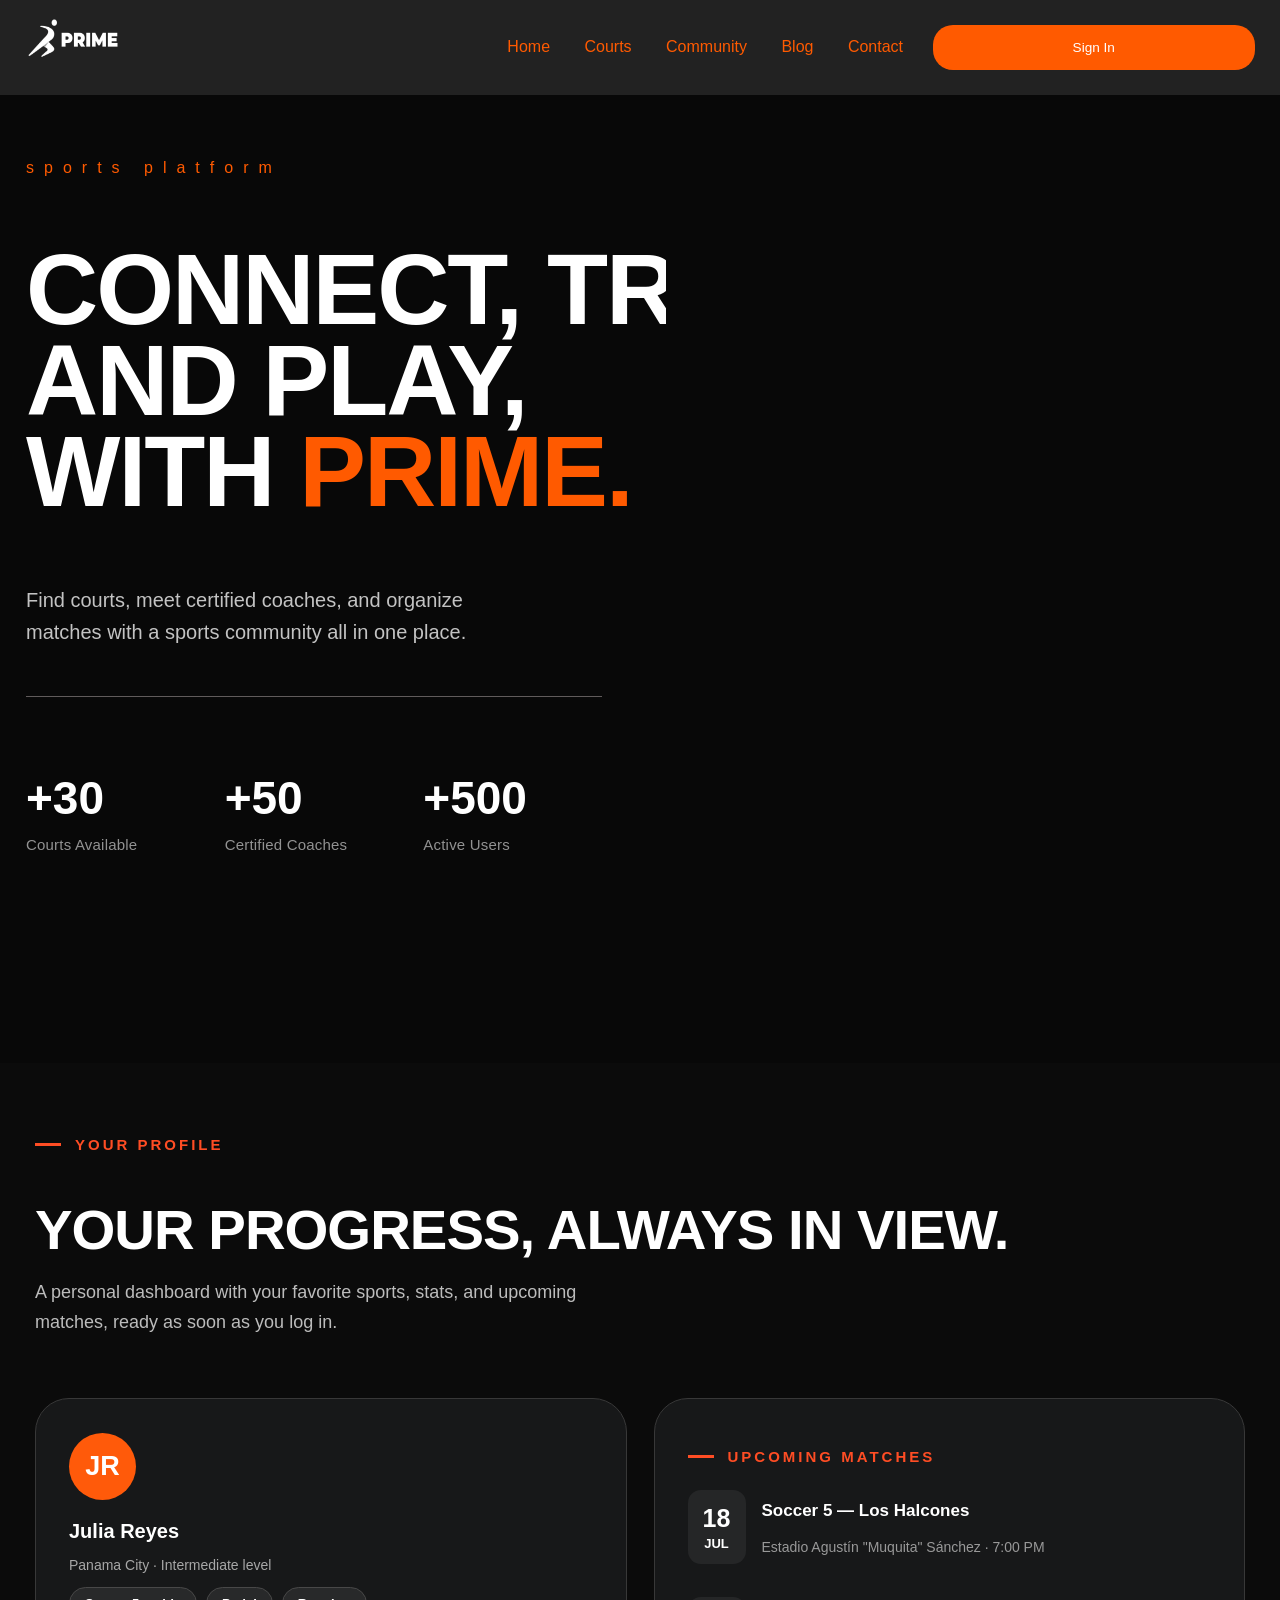
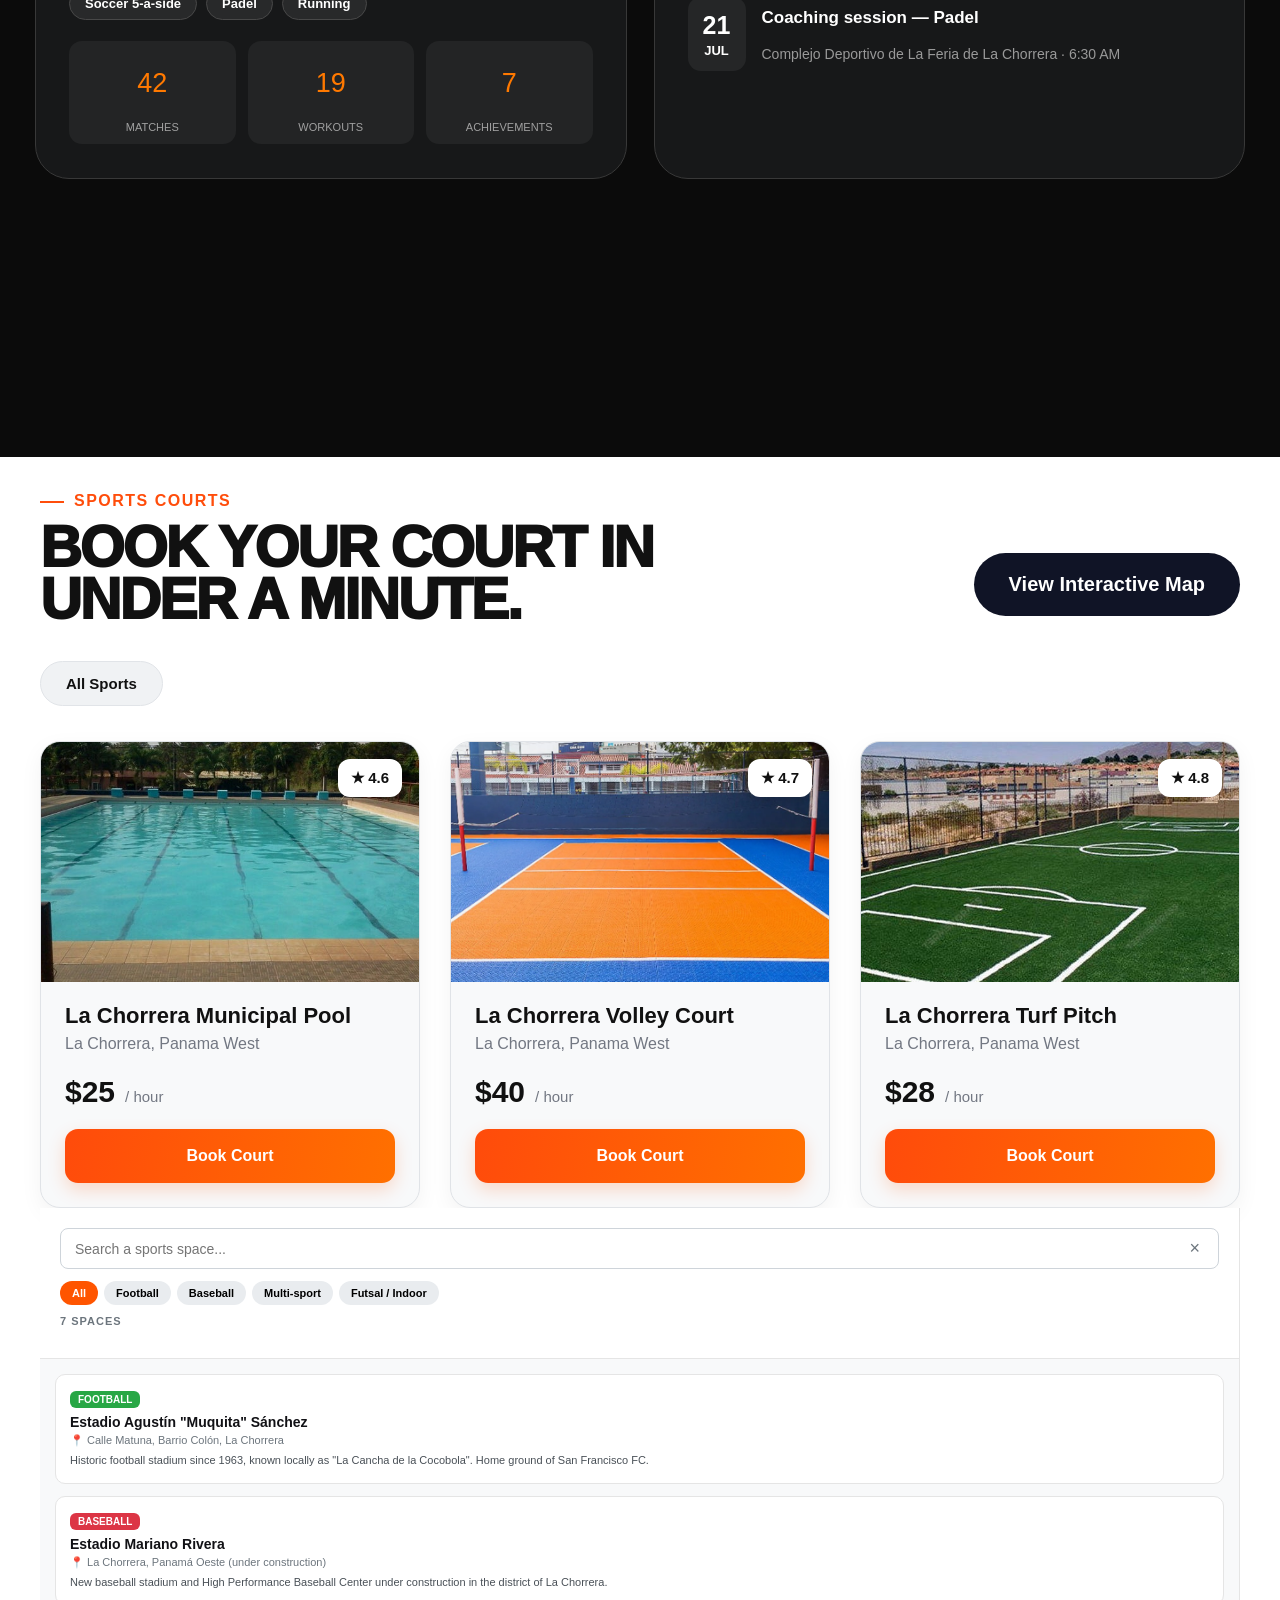
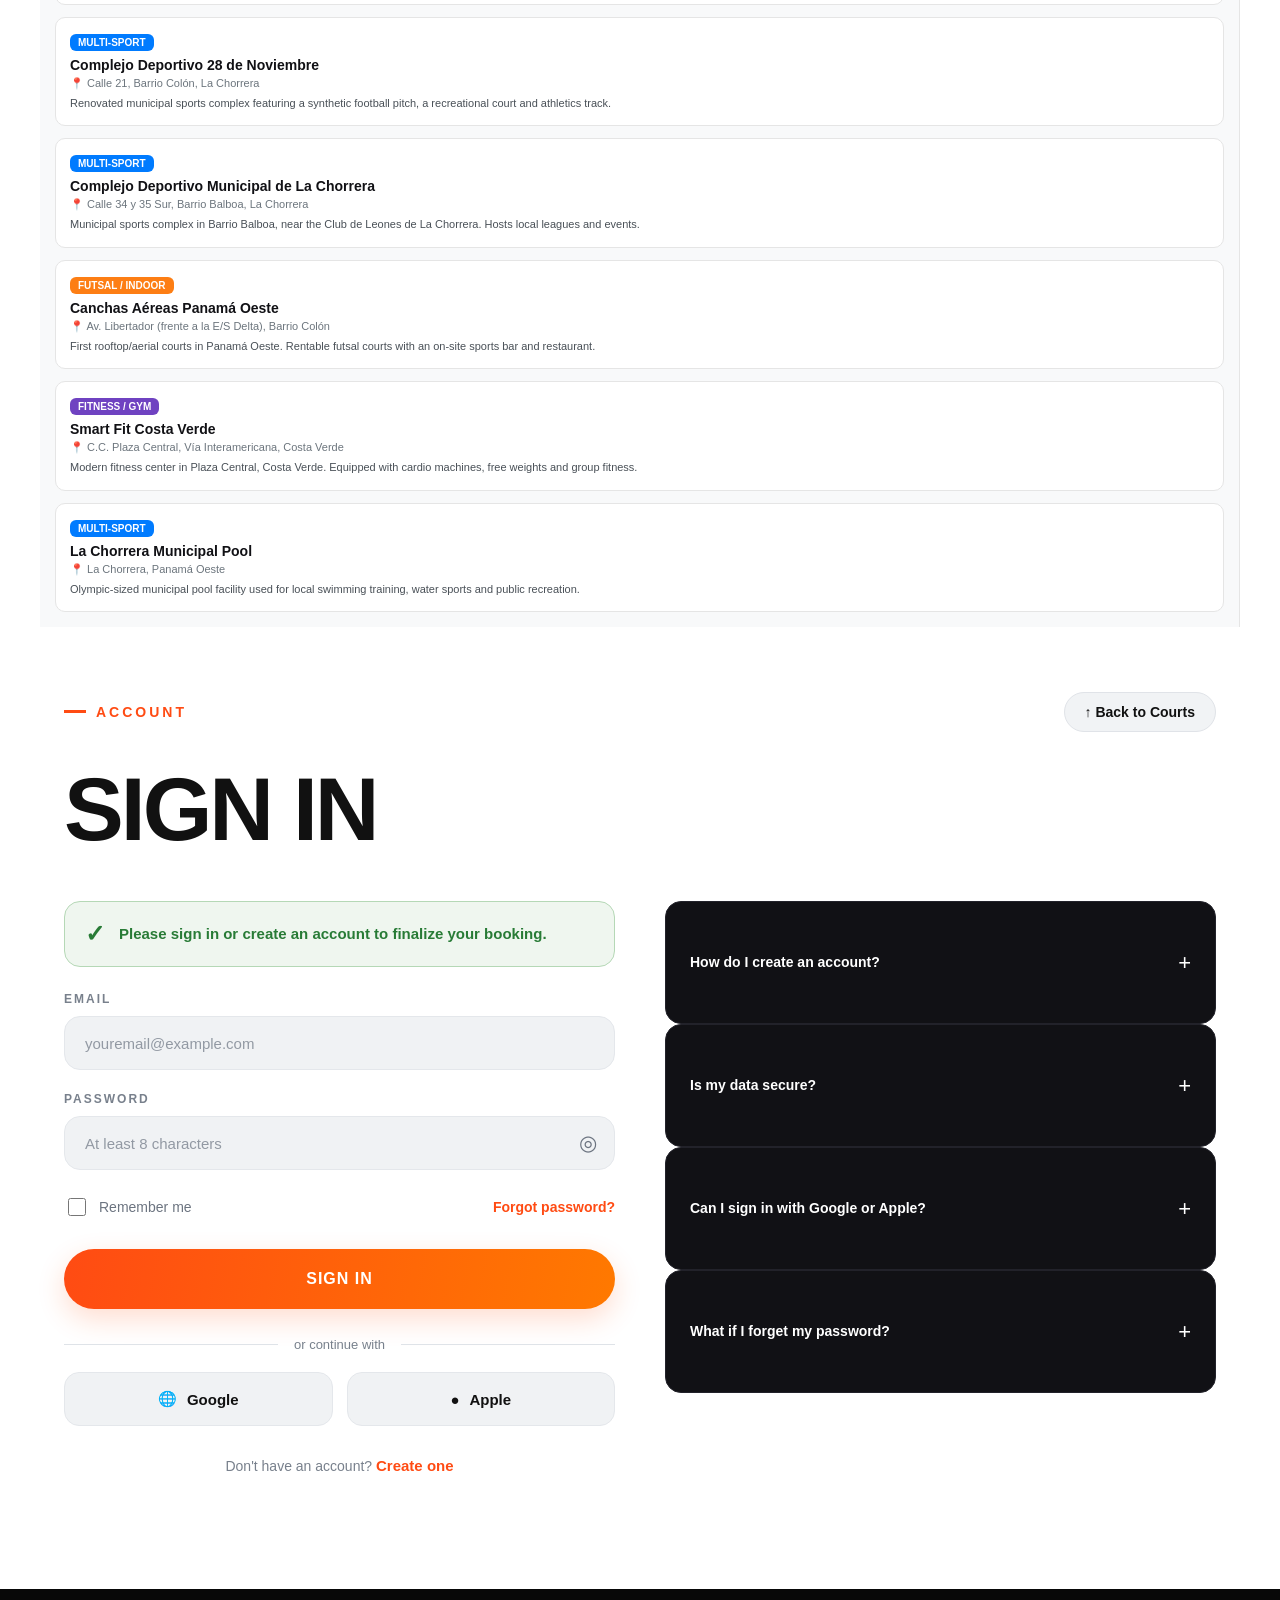
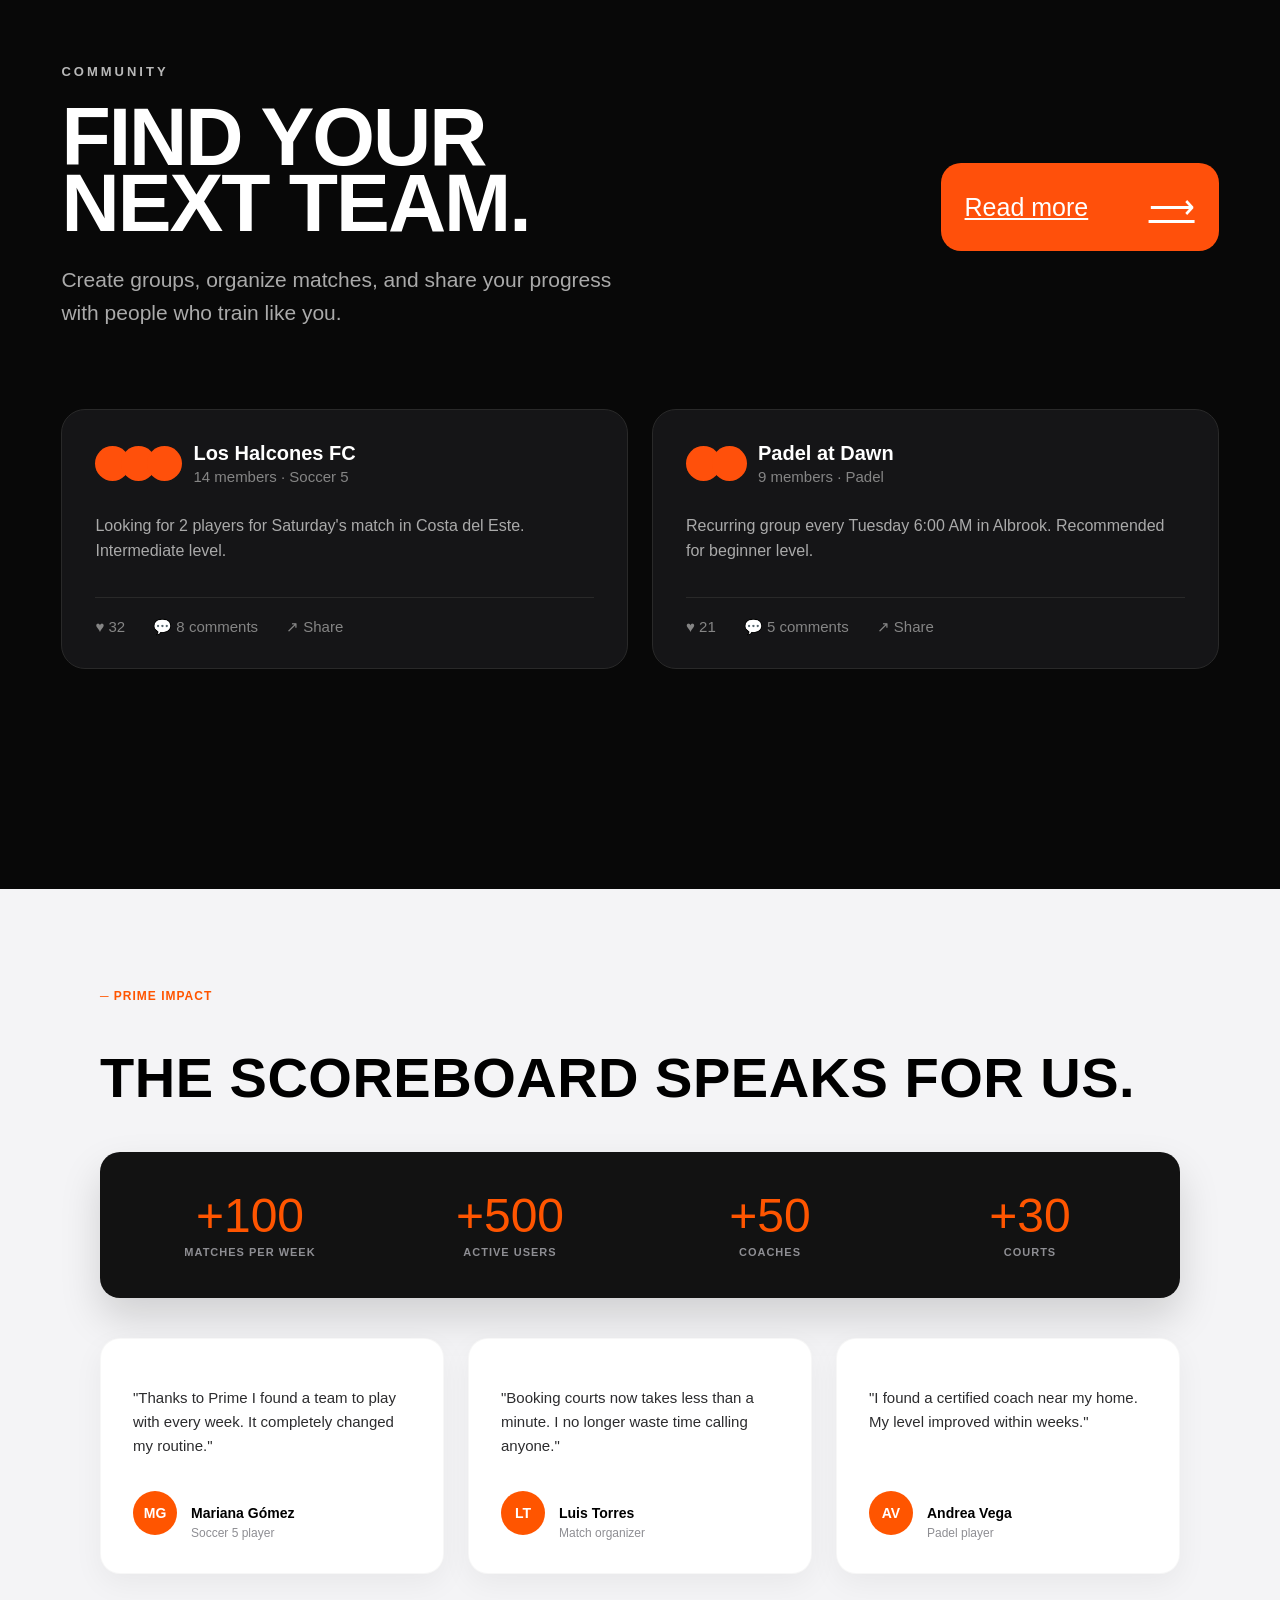
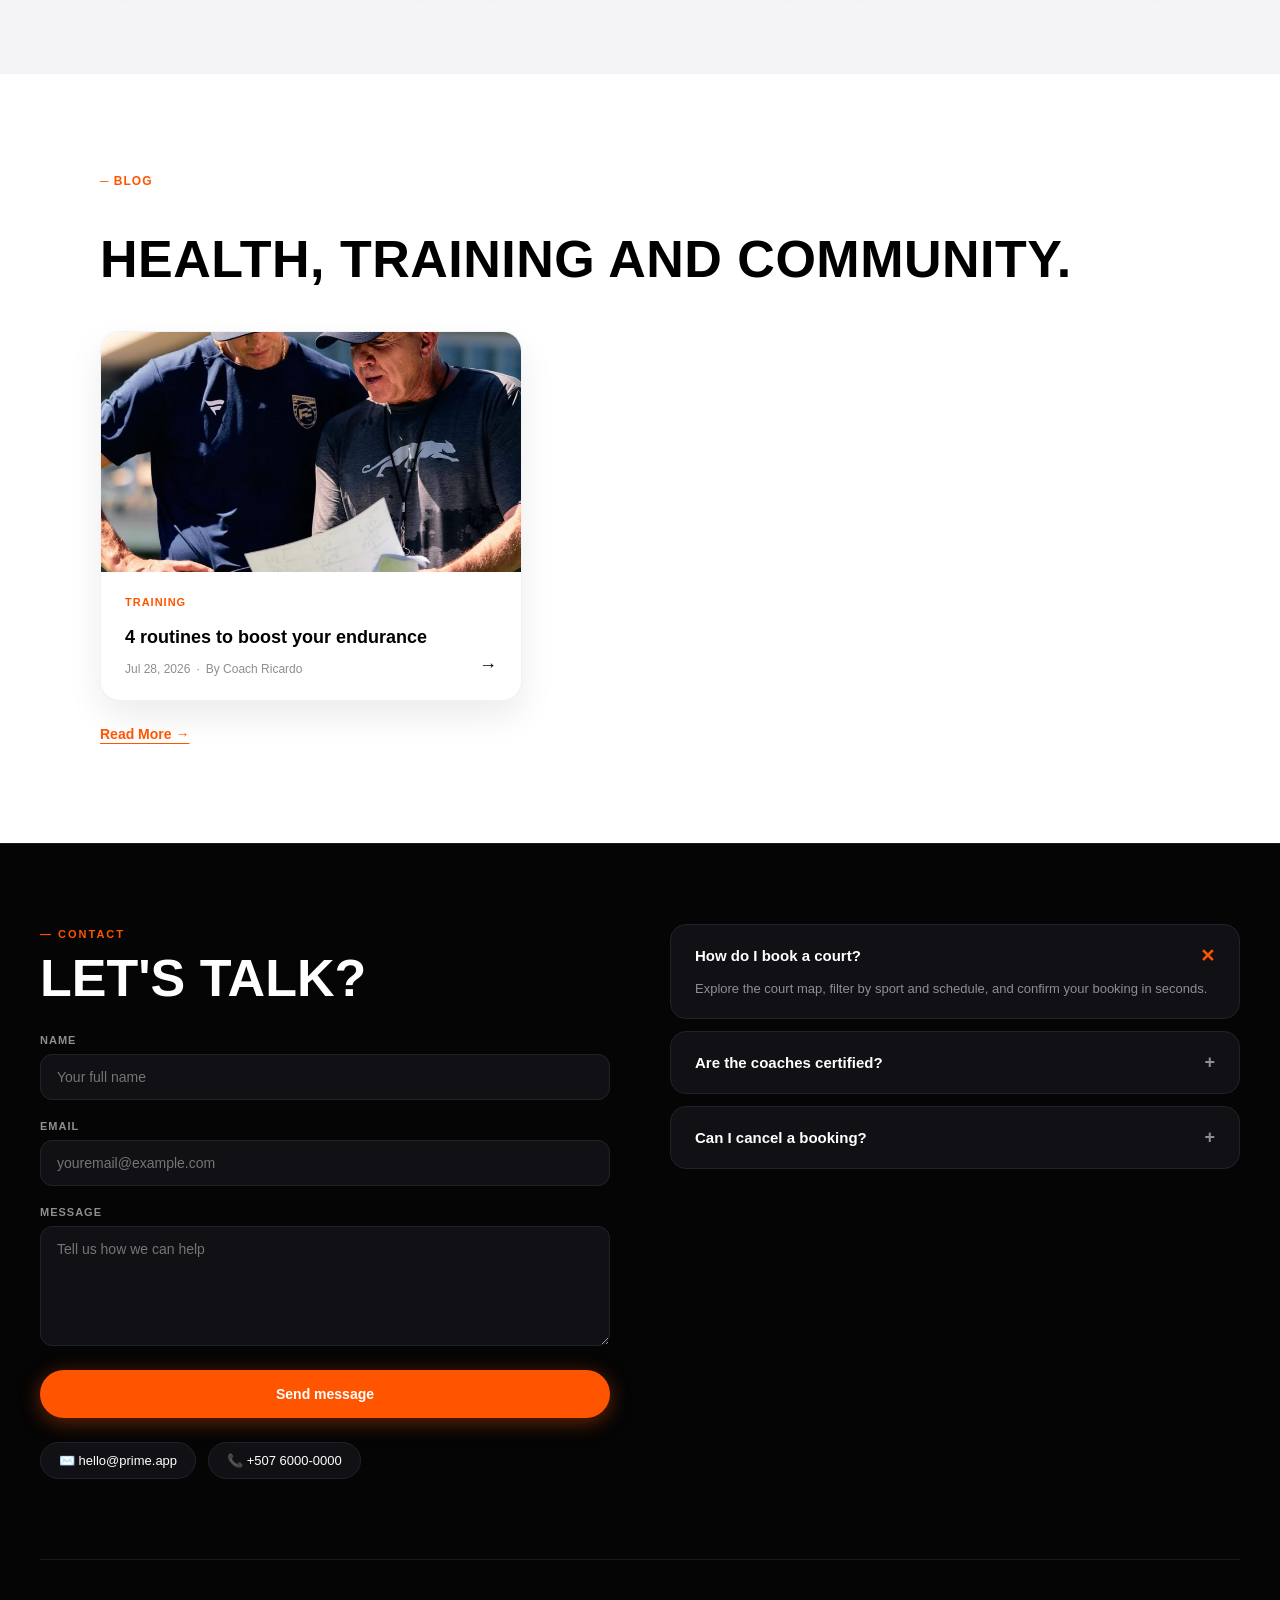
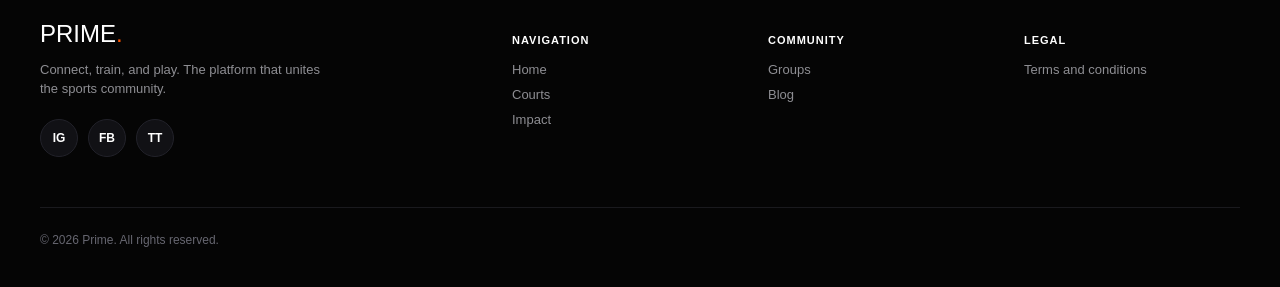
==== index.html @ e8db4a82 "Rename Index.html to index.html" ====
<!DOCTYPE html>
<html lang="es">

<head>
    <meta charset="UTF-8">
    <meta name="viewport" content="width=device-width, initial-scale=1.0">
    <title>PRIME</title>
    <link rel="stylesheet" href="styles.css">
    <script src="script.js"></script>
</head>

<body>

    <header>
        <img src="Logo blanco sin fondo.png" alt="Logo Prime" class="logo-esquina">
    </header>

    <!-- NAVEGACIÓN PRINCIPAL CONFIGURADA -->
    <nav>
        <a href="#home" class="link-home">Home</a>
        <a href="#Courts" class="link-courts">Courts</a>
        <a href="community.html" class="link-community">Community</a>
        <a href="blog.html" class="link-blog">Blog</a>
        <a href="#contact" class="link-contact">Contact</a>
        <a href="#accountPage" class="button-signin">Sign In</a>
    </nav>

    <main class="hero" id="home">

        <p class="eyebrow">sports platform</p>
        
        <h1>
            CONNECT, TRAIN<br>
            AND PLAY,<br>
            WITH <span>PRIME.</span>
        </h1>
     
        <p class="description">
            Find courts, meet certified coaches, and organize<br class="desktop-break">
            matches with a sports community all in one place.
        </p>

        <!-- Línea divisoria -->
        <div class="divider"></div>

        <!-- Estadísticas -->
        <section class="stats">
            <div class="stat">
                <h2>+30</h2>
                <p>Courts Available</p>
            </div>
            <div class="stat">
                <h2>+50</h2>
                <p>Certified Coaches</p>
            </div>
            <div class="stat">
                <h2>+500</h2>
                <p>Active Users</p>
            </div>
        </section>

    </main>
    
    <!-- SECCIÓN YOUR PROFILE -->
    <section class="profile-section">
        <div class="profile-header">
            <p class="section-label">
                <span class="orange-line"></span>
                YOUR PROFILE
            </p>
            <h2>YOUR PROGRESS, ALWAYS IN VIEW.</h2>
            <p class="profile-description">
                A personal dashboard with your favorite sports, stats, and upcoming
                <br class="desktop-break">
                matches, ready as soon as you log in.
            </p>
        </div>

        <div class="profile-grid">
            <!-- TARJETA DE PERFIL -->
            <div class="profile-card">
                <div class="user-info">
                    <div class="user-avatar">JR</div>
                    <div class="user-details">
                        <h3>Julia Reyes</h3>
                        <p>Panama City · Intermediate level</p>
                    </div>
                </div>

                <div class="sports-list">
                    <span>Soccer 5-a-side</span>
                    <span>Padel</span>
                    <span>Running</span>
                </div>

                <div class="profile-stats">
                    <div class="profile-stat">
                        <h3>42</h3>
                        <p>MATCHES</p>
                    </div>
                    <div class="profile-stat">
                        <h3>19</h3>
                        <p>WORKOUTS</p>
                    </div>
                    <div class="profile-stat">
                        <h3>7</h3>
                        <p>ACHIEVEMENTS</p>
                    </div>
                </div>
            </div>

            <!-- TARJETA DE PRÓXIMOS PARTIDOS -->
            <div class="matches-card">
                <p class="section-label matches-label">
                    <span class="orange-line"></span>
                    UPCOMING MATCHES
                </p>

                <div class="match">
                    <div class="match-date">
                        <strong>18</strong>
                        <span>JUL</span>
                    </div>
                    <div class="match-info">
                        <h3>Soccer 5 — Los Halcones</h3>
                        <p>Estadio Agustín "Muquita" Sánchez · 7:00 PM</p>
                    </div>
                </div>

                <div class="match">
                    <div class="match-date">
                        <strong>21</strong>
                        <span>JUL</span>
                    </div>
                    <div class="match-info">
                        <h3>Coaching session — Padel</h3>
                        <p>Complejo Deportivo de La Feria de La Chorrera · 6:30 AM</p>
                    </div>
                </div>
            </div>
        </div>
    </section>

    <!-- COURTS -->
    <section id="Courts">
        <div class="courts-header">
            <div class="courts-heading">
                <p class="subtitle">SPORTS COURTS</p>
                <h2>BOOK YOUR COURT IN<br> UNDER A MINUTE.</h2>
            </div>
          <button type="button" class="map-btn">View Interactive Map</button>
        </div>
     
        <div class="courts-filter">
            <button class="filter-btn">All Sports</button>
        </div>
     
        <div class="courts-container">
            <!-- Swimming Pool -->
            <div class="tarjeta">
                <div class="court-image">
                    <img src="imagenes/piscina.jpg" alt="Swimming Pool">
                    <span class="rating">★ 4.6</span>
                </div>
                <div class="court-info">
                    <h3>La Chorrera Municipal Pool</h3>
                    <p class="location">La Chorrera, Panama West</p>
                    <div class="court-price">
                        <span class="price">$25</span>
                        <span class="per-hour">/ hour</span>
                    </div>
                    <button class="book-btn">Book Court</button>
                </div>
            </div>
        
            <!-- Volleyball Court -->
            <div class="tarjeta">
                <div class="court-image">
                    <img src="imagenes/voley.webp" alt="Volleyball Court">
                    <span class="rating">★ 4.7</span>
                </div>
                <div class="court-info">
                    <h3>La Chorrera Volley Court</h3>
                    <p class="location">La Chorrera, Panama West</p>
                    <div class="court-price">
                        <span class="price">$40</span>
                        <span class="per-hour">/ hour</span>
                    </div>
                    <button class="book-btn">Book Court</button>
                </div>
            </div>
     
            <!-- Turf Pitch -->
            <div class="tarjeta">
                <div class="court-image">
                    <img src="imagenes/football.jpg" alt="La Chorrera Turf Pitch">
                    <span class="rating">★ 4.8</span>
                </div>
                <div class="court-info">
                    <h3>La Chorrera Turf Pitch</h3>
                    <p class="location">La Chorrera, Panama West</p>
                    <div class="court-price">
                        <span class="price">$28</span>
                        <span class="per-hour">/ hour</span>
                    </div>
                    <button class="book-btn">Book Court</button>
                </div>
            </div>
        </div>

        <!-- BOOKING MODAL -->
        <div class="booking-overlay" id="bookingOverlay">
            <div class="booking-modal" role="dialog" aria-modal="true" aria-labelledby="bookingTitle">
                <div class="booking-image-container">
                    <img id="bookingImage" src="" alt="Sports facility">
                    <button class="close-modal" id="closeModal" type="button" aria-label="Close booking window">&times;</button>
                </div>

                <div class="booking-content">
                    <h2 id="bookingTitle">Court Name</h2>
                    <p class="booking-location">
                        <span id="bookingLocation"></span>
                        <span class="booking-separator">·</span>
                        <span>★</span>
                        <span id="bookingRating"></span>
                    </p>

                    <div class="booking-details">
                        <div>
                            <p class="booking-label">PRICE PER HOUR</p>
                            <p class="booking-price" id="bookingPrice"></p>
                        </div>
                        <div class="booking-sport-container">
                            <p class="booking-label">SPORT</p>
                            <p class="booking-sport" id="bookingSport"></p>
                        </div>
                    </div>

                    <p class="booking-label availability-title">AVAILABILITY</p>
                    <div class="booking-dates" id="bookingDates"></div>
                    <div class="booking-times" id="bookingTimes"></div>

                    <button class="select-time-btn" id="selectTimeBtn" type="button" disabled>Select a time slot</button>
                    <p class="booking-cancellation">Free cancellation up to 2 hours before</p>
                    <p class="booking-message" id="bookingMessage" aria-live="polite"></p>
                </div>
            </div>
        </div>
            
        <!-- BARRA LATERAL IZQUIERDA: BUSCADOR, FILTROS Y LISTA DE CANCHAS -->
        <div class="map-sidebar">
            <div class="map-sidebar-top">
                <div class="map-search-box">
                    <input type="text" id="mapSearchInput" placeholder="Search a sports space...">
                    <button type="button" id="clearSearchBtn">&times;</button>
                </div>
                <!-- Filtros de deportes -->
                <div class="map-filter-tags">
                    <button type="button" class="tag-btn active" data-filter="all">All</button>
                    <button type="button" class="tag-btn" data-filter="football">Football</button>
                    <button type="button" class="tag-btn" data-filter="baseball">Baseball</button>
                    <button type="button" class="tag-btn" data-filter="multi">Multi-sport</button>
                    <button type="button" class="tag-btn" data-filter="futsal">Futsal / Indoor</button>
                </div>
                <p class="spaces-counter" id="spacesCounter">7 SPACES</p>
            </div>

            <!-- Lista de Canchas estilo tarjeta -->
            <div class="map-spaces-list" id="mapSpacesList">
                
                <div class="space-item" data-id="1" data-category="football" data-lat="8.8825" data-lng="-82.5850">
                    <div class="space-badge football">Football</div>
                    <h4>Estadio Agustín "Muquita" Sánchez</h4>
                    <p class="space-address">📍 Calle Matuna, Barrio Colón, La Chorrera</p>
                    <p class="space-desc">Historic football stadium since 1963, known locally as "La Cancha de la Cocobola". Home ground of San Francisco FC.</p>
                </div>

                <div class="space-item" data-id="2" data-category="baseball" data-lat="8.8780" data-lng="-82.5800">
                    <div class="space-badge baseball">Baseball</div>
                    <h4>Estadio Mariano Rivera</h4>
                    <p class="space-address">📍 La Chorrera, Panamá Oeste (under construction)</p>
                    <p class="space-desc">New baseball stadium and High Performance Baseball Center under construction in the district of La Chorrera.</p>
                </div>

                <div class="space-item" data-id="3" data-category="multi" data-lat="8.8810" data-lng="-82.5790">
                    <div class="space-badge multi">Multi-sport</div>
                    <h4>Complejo Deportivo 28 de Noviembre</h4>
                    <p class="space-address">📍 Calle 21, Barrio Colón, La Chorrera</p>
                    <p class="space-desc">Renovated municipal sports complex featuring a synthetic football pitch, a recreational court and athletics track.</p>
                </div>

                <div class="space-item" data-id="4" data-category="multi" data-lat="8.8750" data-lng="-82.5760">
                    <div class="space-badge multi">Multi-sport</div>
                    <h4>Complejo Deportivo Municipal de La Chorrera</h4>
                    <p class="space-address">📍 Calle 34 y 35 Sur, Barrio Balboa, La Chorrera</p>
                    <p class="space-desc">Municipal sports complex in Barrio Balboa, near the Club de Leones de La Chorrera. Hosts local leagues and events.</p>
                </div>

                <div class="space-item" data-id="5" data-category="futsal" data-lat="8.8850" data-lng="-82.5700">
                    <div class="space-badge futsal">Futsal / Indoor</div>
                    <h4>Canchas Aéreas Panamá Oeste</h4>
                    <p class="space-address">📍 Av. Libertador (frente a la E/S Delta), Barrio Colón</p>
                    <p class="space-desc">First rooftop/aerial courts in Panamá Oeste. Rentable futsal courts with an on-site sports bar and restaurant.</p>
                </div>

                <div class="space-item" data-id="6" data-category="multi" data-lat="8.9100" data-lng="-82.5500">
                    <div class="space-badge gym">Fitness / Gym</div>
                    <h4>Smart Fit Costa Verde</h4>
                    <p class="space-address">📍 C.C. Plaza Central, Vía Interamericana, Costa Verde</p>
                    <p class="space-desc">Modern fitness center in Plaza Central, Costa Verde. Equipped with cardio machines, free weights and group fitness.</p>
                </div>

                <div class="space-item" data-id="7" data-category="multi" data-lat="8.8800" data-lng="-82.5820">
                    <div class="space-badge multi">Multi-sport</div>
                    <h4>La Chorrera Municipal Pool</h4>
                    <p class="space-address">📍 La Chorrera, Panamá Oeste</p>
                    <p class="space-desc">Olympic-sized municipal pool facility used for local swimming training, water sports and public recreation.</p>
                </div>

            </div>
        </div>

        <!-- CONTENEDOR DERECHO: MAPA INTERACTIVO REAL (LEAFLET) -->
        <div class="map-interactive-container" id="mapOverlay" style="display: none;">
            <!-- Botón para cerrar el mapa -->
            <button class="close-map-modal" id="closeMapModal" type="button">&times;</button>
            
            <!-- Logo PRIME clickeable que lleva al inicio -->
            <a href="#home" class="map-prime-logo" id="mapPrimeLogo"><b>PRIME</b></a>
            
            <!-- Contenedor donde corre el mapa libre -->
            <div id="realLeafletMap" style="width: 100%; height: 100%;"></div>
        </div>

    </div>
</div>

<!-- Librerías Leaflet CSS y JS (Necesarias para el mapa interactivo real que se aleja y acerca) -->
<link rel="stylesheet" href="https://unpkg.com/leaflet@1.9.4/dist/leaflet.css" />
<script src="https://unpkg.com/leaflet@1.9.4/dist/leaflet.js"></script>
    </section> 

    <!-- PRIME - ACCOUNT / SIGN IN -->
    <section id="accountPage" class="account-page">
        <div class="account-topbar">
            <span class="account-label">
                <span class="account-line"></span>
                ACCOUNT
            </span>
            <button type="button" class="back-courts-btn" id="backToCourts">↑ Back to Courts</button>
        </div>

        <h1 class="account-title" id="accountHeading">SIGN IN</h1>

        <div class="account-layout">
            <div class="account-form-column">
                <div class="account-notice" id="accountNotice">
                    <span>✓</span>
                    <p>Please sign in or create an account to finalize your booking.</p>
                </div>

                <form id="accountForm">
                    <label for="accountEmail">EMAIL</label>
                    <input type="email" id="accountEmail" placeholder="youremail@example.com" autocomplete="email" required>

                    <label for="accountPassword">PASSWORD</label>
                    <div class="password-wrapper">
                        <input type="password" id="accountPassword" placeholder="At least 8 characters" minlength="8" autocomplete="current-password" required>
                        <button type="button" id="togglePassword" class="toggle-password" aria-label="Show password">◎</button>
                    </div>

                    <div class="account-options">
                        <label class="remember-option">
                            <input type="checkbox" id="rememberMe">
                            <span>Remember me</span>
                        </label>
                        <button type="button" class="text-action" id="forgotPassword">Forgot password?</button>
                    </div>

                    <button type="submit" class="account-submit-btn" id="accountSubmit">SIGN IN</button>

                    <div class="account-divider">
                        <span></span>
                        <p>or continue with</p>
                        <span></span>
                    </div>

                    <div class="social-buttons">
                        <button type="button" class="social-btn" id="googleButton"><span>🌐</span> Google</button>
                        <button type="button" class="social-btn" id="appleButton"><span>●</span> Apple</button>
                    </div>

                    <p class="create-account-text" id="accountSwitchText">
                        Don't have an account?
                        <button type="button" class="text-action" id="switchAccountMode">Create one</button>
                    </p>
                    <p class="account-feedback" id="accountFeedback" role="status" aria-live="polite"></p>
                </form>
            </div>

            <div class="account-help-column">
                <div class="faq-item">
                    <button type="button" class="faq-question">How do I create an account? <span>+</span></button>
                    <div class="faq-answer">Click "Create one", enter your name, email and password, and submit the form.</div>
                </div>
                <div class="faq-item">
                    <button type="button" class="faq-question">Is my data secure? <span>+</span></button>
                    <div class="faq-answer">Your account information should be handled securely by the website's authentication system.</div>
                </div>
                <div class="faq-item">
                    <button type="button" class="faq-question">Can I sign in with Google or Apple? <span>+</span></button>
                    <div class="faq-answer">These options require Google or Apple authentication to be configured.</div>
                </div>
                <div class="faq-item">
                    <button type="button" class="faq-question">What if I forget my password? <span>+</span></button>
                    <div class="faq-answer">Use the "Forgot password?" option to begin the password recovery process.</div>
                </div>
            </div>
        </div>
    </section>

    <!-- COMMUNITY SECTION -->
    <section id="community" class="community-section">
        <div class="community-header">
            <div class="community-heading">
                <p class="community-subtitle">COMMUNITY</p>
                <h2 class="community-title">FIND YOUR<br> NEXT TEAM.</h2>
                <p class="community-description">
                    Create groups, organize matches, and share your progress
                    <br class="desktop-break">
                    with people who train like you.
                </p>
            </div>
            <a href="community.html" class="community-readmore">
                <span>Read more</span>
                <span class="readmore-arrow">⟶</span>
            </a>
        </div>

        <div class="community-container">
            <div class="community-card">
                <div class="community-card-header">
                    <div class="community-members"><span></span><span></span><span></span></div>
                    <div class="community-card-info">
                        <h3>Los Halcones FC</h3>
                        <p>14 members · Soccer 5</p>
                    </div>
                </div>
                <p class="community-card-description">Looking for 2 players for Saturday's match in Costa del Este. Intermediate level.</p>
                <div class="community-card-footer">
                    <span>♥ 32</span><span>💬 8 comments</span><span>↗ Share</span>
                </div>
            </div>

            <div class="community-card">
                <div class="community-card-header">
                    <div class="community-members two-members"><span></span><span></span></div>
                    <div class="community-card-info">
                        <h3>Padel at Dawn</h3>
                        <p>9 members · Padel</p>
                    </div>
                </div>
                <p class="community-card-description">Recurring group every Tuesday 6:00 AM in Albrook. Recommended for beginner level.</p>
                <div class="community-card-footer">
                    <span>♥ 21</span><span>💬 5 comments</span><span>↗ Share</span>
                </div>
            </div>
        </div>
    </section>

    <!-- PRIME IMPACT / THE SCOREBOARD SECTION -->
    <section class="scoreboard-section" id="scoreboard">
        <div class="scoreboard-container">
            <div class="scoreboard-header">
                <span class="scoreboard-eyebrow">─ PRIME IMPACT</span>
                <h2 class="scoreboard-title">THE SCOREBOARD SPEAKS FOR US.</h2>
            </div>

            <div class="stats-banner">
                <div class="stat-item"><span class="stat-number">+100</span><span class="stat-label">MATCHES PER WEEK</span></div>
                <div class="stat-item"><span class="stat-number">+500</span><span class="stat-label">ACTIVE USERS</span></div>
                <div class="stat-item"><span class="stat-number">+50</span><span class="stat-label">COACHES</span></div>
                <div class="stat-item"><span class="stat-number">+30</span><span class="stat-label">COURTS</span></div>
            </div>

            <div class="testimonials-grid">
                <div class="testimonial-card">
                    <p class="testimonial-quote">"Thanks to Prime I found a team to play with every week. It completely changed my routine."</p>
                    <div class="testimonial-author-row">
                        <div class="testimonial-avatar mg-bg">MG</div>
                        <div class="testimonial-info"><h4>Mariana Gómez</h4><span>Soccer 5 player</span></div>
                    </div>
                </div>
                <div class="testimonial-card">
                    <p class="testimonial-quote">"Booking courts now takes less than a minute. I no longer waste time calling anyone."</p>
                    <div class="testimonial-author-row">
                        <div class="testimonial-avatar lt-bg">LT</div>
                        <div class="testimonial-info"><h4>Luis Torres</h4><span>Match organizer</span></div>
                    </div>
                </div>
                <div class="testimonial-card">
                    <p class="testimonial-quote">"I found a certified coach near my home. My level improved within weeks."</p>
                    <div class="testimonial-author-row">
                        <div class="testimonial-avatar av-bg">AV</div>
                        <div class="testimonial-info"><h4>Andrea Vega</h4><span>Padel player</span></div>
                    </div>
                </div>
            </div>
        </div>
    </section>

    <!-- BLOG SECTION (INDEX PRINCIPAL) -->
    <section class="blog-section" id="blogSection">
        <div class="blog-container">
            <div class="blog-header">
                <span class="blog-eyebrow">─ BLOG</span>
                <h2 class="blog-main-title">HEALTH, TRAINING AND COMMUNITY.</h2>
            </div>

            <div class="blog-card" id="blogCardTrigger">
                <div class="blog-card-image">
                    <img src="imagenes/descarga (1).jpg" alt="4 routines to boost your endurance">
                </div>
                <div class="blog-card-content">
                    <span class="blog-tag">TRAINING</span>
                    <h3 class="blog-card-title">4 routines to boost your endurance</h3>
                    <div class="blog-card-meta">
                        <span>Jul 28, 2026</span><span>·</span><span>By Coach Ricardo</span>
                    </div>
                    <div class="blog-card-arrow">→</div>
                </div>
            </div>

            <div class="blog-read-more-wrapper">
                <a href="blog.html" style="text-decoration: none; color: inherit; display: block;">
                    <div class="blog-read-more-wrapper">
                        <span class="blog-read-more-link" style="color: #ff5500; font-weight: bold; cursor: pointer;">
                            Read More →
                        </span>
                    </div>
                </a>
            </div>
        </div>
    </section>

    <!-- SECCIÓN DE CONTACTO Y FOOTER -->
    <section class="contact-footer-section" id="contact" style="background-color: #050505; color: #ffffff; padding: 80px 40px 40px 40px; font-family: 'Inter', sans-serif; border-top: 1px solid #1a1a1e;">
        <div class="contact-faq-grid" style="display: grid; grid-template-columns: 1fr 1fr; gap: 60px; max-width: 1200px; margin: 0 auto 80px auto; align-items: start;">
            
            <div class="contact-form-column">
                <span style="color: #ff5500; font-size: 11px; font-weight: 800; letter-spacing: 2px; text-transform: uppercase;">— Contact</span>
                <h2 style="font-family: 'Anton', Impact, sans-serif; font-size: clamp(36px, 5vw, 52px); text-transform: uppercase; margin: 10px 0 30px 0; line-height: 1;">LET'S TALK?</h2>
                
                <form onsubmit="event.preventDefault();" style="display: flex; flex-direction: column; gap: 20px;">
                    <div>
                        <label style="display: block; font-size: 11px; font-weight: 700; color: #8e8e93; letter-spacing: 1px; margin-bottom: 8px; text-transform: uppercase;">Name</label>
                        <input type="text" placeholder="Your full name" style="width: 100%; background-color: #111115; border: 1px solid #22222a; border-radius: 12px; padding: 14px 16px; color: #ffffff; font-family: inherit; font-size: 14px; box-sizing: border-box;">
                    </div>
                    <div>
                        <label style="display: block; font-size: 11px; font-weight: 700; color: #8e8e93; letter-spacing: 1px; margin-bottom: 8px; text-transform: uppercase;">Email</label>
                        <input type="email" placeholder="youremail@example.com" style="width: 100%; background-color: #111115; border: 1px solid #22222a; border-radius: 12px; padding: 14px 16px; color: #ffffff; font-family: inherit; font-size: 14px; box-sizing: border-box;">
                    </div>
                    <div>
                        <label style="display: block; font-size: 11px; font-weight: 700; color: #8e8e93; letter-spacing: 1px; margin-bottom: 8px; text-transform: uppercase;">Message</label>
                        <textarea placeholder="Tell us how we can help" style="width: 100%; background-color: #111115; border: 1px solid #22222a; border-radius: 12px; padding: 14px 16px; color: #ffffff; font-family: inherit; font-size: 14px; box-sizing: border-box; min-height: 120px; resize: vertical;"></textarea>
                    </div>
                    <button type="submit" style="background-color: #ff5500; color: #ffffff; border: none; border-radius: 999px; padding: 16px; font-weight: 800; font-size: 14px; cursor: pointer; box-shadow: 0 4px 20px rgba(255, 85, 0, 0.4); text-align: center; transition: background-color 0.2s;">
                        Send message
                    </button>
                </form>

                <div style="display: flex; gap: 12px; margin-top: 24px; flex-wrap: wrap;">
                    <a href="mailto:hello@prime.app" style="background-color: #111115; border: 1px solid #22222a; color: #ffffff; padding: 10px 18px; border-radius: 999px; font-size: 13px; text-decoration: none; display: inline-flex; align-items: center; gap: 8px;">✉️ hello@prime.app</a>
                    <a href="tel:+50760000000" style="background-color: #111115; border: 1px solid #22222a; color: #ffffff; padding: 10px 18px; border-radius: 999px; font-size: 13px; text-decoration: none; display: inline-flex; align-items: center; gap: 8px;">📞 +507 6000-0000</a>
                </div>
            </div>

            <div class="faq-column" style="display: flex; flex-direction: column; gap: 12px;">
                <div style="background-color: #111115; border: 1px solid #22222a; border-radius: 16px; padding: 20px 24px;">
                    <div style="display: flex; justify-content: space-between; align-items: center; cursor: pointer;">
                        <strong style="font-size: 15px; color: #ffffff;">How do I book a court?</strong>
                        <span style="color: #ff5500; font-size: 18px; font-weight: bold;">✕</span>
                    </div>
                    <p style="color: #8e8e93; font-size: 13px; line-height: 1.5; margin: 12px 0 0 0;">Explore the court map, filter by sport and schedule, and confirm your booking in seconds.</p>
                </div>
                <div style="background-color: #111115; border: 1px solid #22222a; border-radius: 16px; padding: 20px 24px;">
                    <div style="display: flex; justify-content: space-between; align-items: center; cursor: pointer;">
                        <strong style="font-size: 15px; color: #ffffff;">Are the coaches certified?</strong>
                        <span style="color: #8e8e93; font-size: 18px; font-weight: bold;">+</span>
                    </div>
                </div>
                <div style="background-color: #111115; border: 1px solid #22222a; border-radius: 16px; padding: 20px 24px;">
                    <div style="display: flex; justify-content: space-between; align-items: center; cursor: pointer;">
                        <strong style="font-size: 15px; color: #ffffff;">Can I cancel a booking?</strong>
                        <span style="color: #8e8e93; font-size: 18px; font-weight: bold;">+</span>
                    </div>
                </div>
            </div>
        </div>

        <!-- Footer Inferior -->
        <div class="site-footer" style="max-width: 1200px; margin: 0 auto; border-top: 1px solid #1a1a1e; padding-top: 60px;">
            <div style="display: grid; grid-template-columns: 2fr 1fr 1fr 1fr; gap: 40px; margin-bottom: 50px;">
                <div>
                    <a href="#home" style="font-family: 'Anton', sans-serif; font-size: 24px; color: #ffffff; text-decoration: none; display: inline-block; margin-bottom: 12px;">
                        PRIME<span style="color: #ff5500;">.</span>
                    </a>
                    <p style="color: #8e8e93; font-size: 13px; line-height: 1.5; max-width: 280px; margin: 0 0 20px 0;">Connect, train, and play. The platform that unites the sports community.</p>
                    <div style="display: flex; gap: 10px;">
                        <a href="#" style="background-color: #111115; border: 1px solid #22222a; color: #ffffff; width: 36px; height: 36px; border-radius: 50%; display: flex; align-items: center; justify-content: center; font-size: 12px; font-weight: 700; text-decoration: none;">IG</a>
                        <a href="#" style="background-color: #111115; border: 1px solid #22222a; color: #ffffff; width: 36px; height: 36px; border-radius: 50%; display: flex; align-items: center; justify-content: center; font-size: 12px; font-weight: 700; text-decoration: none;">FB</a>
                        <a href="#" style="background-color: #111115; border: 1px solid #22222a; color: #ffffff; width: 36px; height: 36px; border-radius: 50%; display: flex; align-items: center; justify-content: center; font-size: 12px; font-weight: 700; text-decoration: none;">TT</a>
                    </div>
                </div>

                <div>
                    <h4 style="font-size: 11px; font-weight: 800; letter-spacing: 1px; color: #ffffff; text-transform: uppercase; margin-bottom: 16px;">Navigation</h4>
                    <ul style="list-style: none; padding: 0; margin: 0; display: flex; flex-direction: column; gap: 10px; font-size: 13px;">
                        <li><a href="#home" style="color: #8e8e93; text-decoration: none;">Home</a></li>
                        <li><a href="#Courts" style="color: #8e8e93; text-decoration: none;">Courts</a></li>
                        <li><a href="#scoreboard" style="color: #8e8e93; text-decoration: none;">Impact</a></li>
                    </ul>
                </div>

                <div>
                    <h4 style="font-size: 11px; font-weight: 800; letter-spacing: 1px; color: #ffffff; text-transform: uppercase; margin-bottom: 16px;">Community</h4>
                    <ul style="list-style: none; padding: 0; margin: 0; display: flex; flex-direction: column; gap: 10px; font-size: 13px;">
                        <li><a href="community.html" style="color: #8e8e93; text-decoration: none;">Groups</a></li>
                        <li><a href="blog.html" style="color: #8e8e93; text-decoration: none;">Blog</a></li>
                    </ul>
                </div>

                <div>
                    <h4 style="font-size: 11px; font-weight: 800; letter-spacing: 1px; color: #ffffff; text-transform: uppercase; margin-bottom: 16px;">Legal</h4>
                    <ul style="list-style: none; padding: 0; margin: 0; display: flex; flex-direction: column; gap: 10px; font-size: 13px;">
                        <li><a href="#" style="color: #8e8e93; text-decoration: none;">Terms and conditions</a></li>
                    </ul>
                </div>
            </div>

            <div style="border-top: 1px solid #1a1a1e; padding-top: 25px; color: #666670; font-size: 12px;">
                © 2026 Prime. All rights reserved.
            </div>
        </div>
    </section>

</body>
</html>
---- styles.css ----
body {
    background-color: #1a1a1a;
    color: white;
    font-family: Arial, sans-serif;
    margin: 0;
}
   
header img {
    position: fixed;  
    left:10px; 
    top: 10px;            
    right: 10px;          
    width: 120px;          
    height: 80px;
}




.link-home {
    color:#ff5a00; 
    text-decoration: none;}
.link-courts{ 
        color:#ff5a00;
        text-decoration: none}     
.link-community{
    color:#ff5a00;
    text-decoration: none;}
.link-blog{
    color:#ff5a00;
    text-decoration: none;}
.link-contact{
    color:#ff5a00;
    text-decoration: none;}

.button-signin{ 
    display: inline-block;
    width: 25%;
    margin: 10px;
    padding: 15px 5px;
    background-color:#ff5a00;
    border-radius: 20px;
    text-align: center;
    font-size: 0.85em;
}



nav {
    text-align: right;
    padding: 15px;
    background-color: #222;
}

nav a {
    color: white;
    text-decoration: none;
    margin: 0 15px;
}
body {
    background-color: #101010;
    color: #ffffff;
    font-family: 'Inter', sans-serif;
}





.hero {
    width: 50%;
    min-height: 100vh;
    padding: 48px 26px 20px;
   
}

/* TEXTO SUPERIOR */
.eyebrow {
    color: #ff5a00;
    font-size: 16px;
    font-weight: 100;
    letter-spacing: 10px;
    margin-bottom: 32px;
}

/* TÍTULO PRINCIPAL */
.hero h1 {
    font-family: 'Barlow Condensed', Impact, sans-serif;
    font-size: 100px;
    font-weight: 800;
    line-height: 0.91;
    letter-spacing: -2px;
    text-transform: uppercase;
    white-space: nowrap;
    overflow: hidden;
}

.hero h1 span {
    color: #ff5a00;
}
 
.description {
    color: #c3c3c3;
    font-size: 20px;
    font-weight: 400;
    line-height: 1.6;
    margin-top: 48px;
    max-width: 650px;
}



/* LÍNEA DIVISORIA */
.divider {
    width: min(100%, 576px);
    height: 1px;
    background-color: #605b5b;
    margin-top: 48px;
    margin-bottom: 40px;
}

/* ESTADÍSTICAS */
.stats {
    display: grid;
    grid-template-columns: repeat(3, minmax(0, 1fr));
    width: min(100%, 576px);
    gap: 20px;
}

/* CADA ESTADÍSTICA */
.stat h2 {
    font-family: 'Barlow Condensed', Impact, sans-serif;
    font-size: 46px;
    font-weight: 800;
    line-height: 1;
    margin-bottom: 12px;
}

.stat p {
    color: #929292;
    font-size: 15px;
    letter-spacing: 0.2px;
    white-space: nowrap;
}
/* ========================================
   SECCIÓN YOUR PROFILE
======================================== */

.profile-section {
    background-color: #0b0b0b;
    color: #ffffff;
    padding: 58px 35px 36px;
    min-height: 100vh;
    font-family: 'Inter', sans-serif;
}

/* ENCABEZADO */

.profile-header {
    margin-bottom: 60px;
}

.section-label {
    display: flex;
    align-items: center;
    gap: 14px;

    color: #ff4d24;
    font-family: 'Barlow Condensed', Impact, sans-serif;
    font-size: 15px;
    font-weight: 800;
    letter-spacing: 3px;

    margin-bottom: 30px;
}

/* LÍNEA NARANJA */

.orange-line {
    display: inline-block;
    width: 26px;
    height: 3px;
    background-color: #ff4d24;
}

/* TÍTULO PRINCIPAL */

.profile-header h2 {
    font-family: 'Barlow Condensed', Impact, sans-serif;
    font-size: clamp(38px, 4.4vw, 64px);
    font-weight: 900;
    line-height: 1.05;
    letter-spacing: -1px;
    margin-bottom: 18px;
}

/* DESCRIPCIÓN */

.profile-description {
    color: #bcbcbc;
    font-size: 18px;
    line-height: 1.7;
    max-width: 700px;
}

/* DISTRIBUCIÓN DE TARJETAS */

.profile-grid {
    display: grid;
    grid-template-columns: 1fr 1fr;
    gap: 27px;
    align-items: stretch;
}

/* TARJETAS */

.profile-card,
.matches-card {
    background-color: #171819;
    border: 1px solid #383838;
    border-radius: 34px;
    padding: 34px 33px;
    min-width: 0;
}

 INFORMACIÓN DEL USUARIO

.user-info {
    display: flex;
    align-items: center;
    gap: 17px;
    margin-bottom: 20px;
}

/* CÍRCULO CON LAS INICIALES */

.user-avatar {
    width: 67px;
    height: 67px;
    min-width: 67px;

    display: flex;
    justify-content: center;
    align-items: center;

    background-color: #ff5a0a;
    border-radius: 50%;

    font-family: 'Barlow Condensed', Impact, sans-serif;
    font-size: 27px;
    font-weight: 900;
}

/* NOMBRE Y NIVEL */

.user-details h3 {
    font-size: 20px;
    font-weight: 700;
    margin-bottom: 7px;
}

.user-details p {
    color: #a7a7a7;
    font-size: 14px;
}

/* DEPORTES FAVORITOS */

.sports-list {
    display: flex;
    flex-wrap: wrap;
    gap: 9px;
    margin-bottom: 21px;
}

.sports-list span {
    background-color: #28292a;
    border: 1px solid #484848;
    border-radius: 25px;

    padding: 8px 15px;

    color: #ffffff;
    font-size: 13px;
    font-weight: 600;
}

/* ESTADÍSTICAS DEL PERFIL */

.profile-stats {
    display: grid;
    grid-template-columns: repeat(3, minmax(0, 1fr));
    gap: 12px;
}

.profile-stat {
    display: flex;
    flex-direction: column;
    align-items: center;
    justify-content: center;

    min-height: 95px;
    background-color: #232425;
    border-radius: 13px;
    text-align: center;
}

.profile-stat h3 {
    color: #ff7900;
    font-size: 27px;
    font-weight: 500;
    margin-bottom: 11px;
}

.profile-stat p {
    color: #a0a0a0;
    font-size: 11px;
}

/* PRÓXIMOS PARTIDOS */

.matches-label {
    margin-bottom: 17px;
}

/* CADA PARTIDO */

.match {
    display: flex;
    align-items: center;
    gap: 16px;
    margin-bottom: 17px;
}

/* FECHA DEL PARTIDO */

.match-date {
    display: flex;
    flex-direction: column;
    align-items: center;
    justify-content: center;

    width: 58px;
    min-width: 58px;
    height: 74px;

    background-color: #252627;
    border-radius: 13px;
}

.match-date strong {
    font-size: 25px;
    line-height: 1.2;
    font-weight: 700;
}

.match-date span {
    font-size: 13px;
    font-weight: 600;
    margin-top: 3px;
}

info del partido

.match-info {
    min-width: 0;
}

.match-info h3 {
    color: #ffffff;
    font-size: 17px;
    font-weight: 700;
    line-height: 1.4;
    margin-bottom: 5px;
}

.match-info p {
    color: #999999;
    font-size: 14px;
    line-height: 1.5;
}



/* TABLET */

@media (max-width: 1000px) {

    .profile-section {
        padding: 45px 25px;
    }

    .profile-grid {
        grid-template-columns: 1fr;
    }

    .profile-header {
        margin-bottom: 40px;
    }

    .profile-header h2 {
        font-size: clamp(36px, 6vw, 56px);
    }
}


@media (max-width: 560px) {

    .profile-section {
        padding: 35px 18px;
    }

    .profile-header h2 {
        font-size: 36px;
        line-height: 1.1;
    }

    .profile-description {
        font-size: 15px;
    }

    .desktop-break {
        display: none;
    }

    .profile-card,
    .matches-card {
        padding: 25px 20px;
        border-radius: 25px;
    }

    .user-avatar {
        width: 58px;
        height: 58px;
        min-width: 58px;
        font-size: 23px;
    }

    .user-details h3 {
        font-size: 17px;
    }

    .user-details p {
        font-size: 12px;
    }

    .sports-list {
        gap: 7px;
    }

    .sports-list span {
        padding: 7px 10px;
        font-size: 11px;
    }

    .profile-stats {
        gap: 7px;
    }

    .profile-stat {
        min-height: 82px;
    }

    .profile-stat h3 {
        font-size: 23px;
    }

    .profile-stat p {
        font-size: 9px;
    }

    .match {
        align-items: flex-start;
        gap: 12px;
    }

    .match-date {
        width: 50px;
        min-width: 50px;
        height: 65px;
    }

    .match-date strong {
        font-size: 22px;
    }

    .match-info h3 {
        font-size: 14px;
    }

    .match-info p {
        font-size: 12px;
    }
}

/* ========================================
   COURTS SECTION
======================================== */

#Courts {
    background-color: #ffffff;
    padding: 35px 40px;
    font-family: Arial, Helvetica, sans-serif;
    color: #111111;
    box-sizing: border-box;
    width: 100%;
}

/* Encabezado */

.courts-header {
    display: flex;
    justify-content: space-between;
    align-items: flex-end;
    margin-bottom: 35px;
    gap: 30px;
}

.courts-heading {
    display: flex;
    flex-direction: column;
}

.courts-heading .subtitle {
    color: #ff4d0b;
    font-size: 16px;
    font-weight: 700;
    letter-spacing: 1.5px;
    margin: 0 0 12px 0;
}

.courts-heading .subtitle::before {
    content: "";
    display: inline-block;
    width: 24px;
    height: 2px;
    background-color: #ff4d0b;
    margin-right: 10px;
    vertical-align: middle;
}

.courts-heading h2 {
    font-size: clamp(36px, 4.5vw, 72px);
    font-weight: 1000;
    line-height: 0.9;
    letter-spacing: -2px;
    margin: 0;
    color: #111111;
}

/* Botón del mapa */

.map-btn {
    background-color: #101426;
    color: #ffffff;
    border: none;
    border-radius: 40px;
    padding: 20px 35px;
    font-size: 20px;
    font-weight: 700;
    white-space: nowrap;
    cursor: pointer;
    transition: background-color 0.3s ease,
                transform 0.3s ease;
    margin-bottom: 10px;
}

.map-btn:hover {
    background-color: #252c45;
    transform: translateY(-2px);
}

/* Filtros */

.courts-filter {
    display: flex;
    gap: 12px;
    margin-bottom: 35px;
}

.filter-btn {
    background-color: #f0f2f4;
    color: #111111;
    border: 1px solid #e1e4e8;
    border-radius: 30px;
    padding: 13px 25px;
    font-size: 15px;
    font-weight: 700;
    cursor: pointer;
    transition: background-color 0.3s ease;
}

.filter-btn:hover {
    background-color: #e2e5e9;
}

/* Contenedor de tarjetas */

.courts-container {
    display: grid;
    grid-template-columns: repeat(3, minmax(0, 1fr));
    gap: 30px;
    width: 100%;
    align-items: stretch;
}

/* Tarjetas */

.tarjeta {
    background-color: #f8f9fa;
    border: 1px solid #e0e3e7;
    border-radius: 20px;
    overflow: hidden;
    box-shadow: 0 7px 22px rgba(0, 0, 0, 0.05);
    transition: transform 0.3s ease,
                box-shadow 0.3s ease;
    min-width: 0;
}

.tarjeta:hover {
    transform: translateY(-5px);
    box-shadow: 0 12px 28px rgba(0, 0, 0, 0.10);
}

/* Imágenes */

.court-image {
    position: relative;
    width: 100%;
    height: 240px;
    overflow: hidden;
}

.court-image img {
    width: 100%;
    height: 100%;
    object-fit: cover;
    display: block;
}

/* Calificación */

.rating {
    position: absolute;
    top: 17px;
    right: 17px;
    background-color: #ffffff;
    color: #111111;
    padding: 10px 13px;
    border-radius: 12px;
    font-size: 15px;
    font-weight: 700;
    box-shadow: 0 2px 8px rgba(0, 0, 0, 0.08);
}

/* Información de cada cancha */

.court-info {
    padding: 20px 24px 24px;
}

.court-info h3 {
    font-size: 22px;
    font-weight: 700;
    line-height: 1.3;
    margin: 0 0 5px 0;
    color: #111111;
}

.court-info .location {
    font-size: 16px;
    color: #727782;
    margin: 0 0 22px 0;
}

/* Precio */

.court-price {
    display: flex;
    align-items: baseline;
    gap: 10px;
    margin-bottom: 20px;
}

.price {
    font-size: 30px;
    font-weight: 800;
    color: #111111;
}

.per-hour {
    font-size: 15px;
    color: #727782;
}

/* Botón para reservar */

.book-btn {
    width: 100%;
    background: linear-gradient(100deg, #ff4b0b, #ff7000);
    color: #ffffff;
    border: none;
    border-radius: 13px;
    padding: 18px 15px;
    font-size: 16px;
    font-weight: 700;
    cursor: pointer;
    box-shadow: 0 7px 18px rgba(255, 85, 0, 0.20);
    transition: transform 0.3s ease,
                box-shadow 0.3s ease;
}

.book-btn:hover {
    transform: translateY(-2px);
    box-shadow: 0 10px 22px rgba(255, 85, 0, 0.30);
}

/* ========================================
   DISEÑO RESPONSIVE
======================================== */

/* Tablets */

@media (max-width: 1000px) {
    #Courts {
        padding: 30px 25px;
    }

    .courts-container {
        grid-template-columns: repeat(2, minmax(0, 1fr));
        gap: 20px;
    }

    .courts-header {
        align-items: flex-start;
    }

    .map-btn {
        font-size: 16px;
        padding: 16px 24px;
    }

    .court-image {
        height: 210px;
    }
}

/* Celulares */

@media (max-width: 650px) {
    #Courts {
        padding: 25px 16px;
    }

    .courts-header {
        flex-direction: column;
        align-items: flex-start;
        gap: 22px;
    }

    .courts-heading h2 {
        font-size: clamp(34px, 9vw, 48px);
        letter-spacing: -1px;
    }

    .map-btn {
        margin-bottom: 0;
        padding: 14px 22px;
        font-size: 15px;
    }

    .courts-filter {
        margin-bottom: 25px;
    }

    .courts-container {
        grid-template-columns: 1fr;
        gap: 22px;
    }

    .court-image {
        height: 230px;
    }

    .court-info {
        padding: 18px;
    }

    .court-info h3 {
        font-size: 20px;
    }

    .price {
        font-size: 27px;
    }
}

/* =========================================
   PRIME - BOOKING MODAL
========================================= */

/* Fondo oscuro detrás del menú */

.booking-overlay {
    position: fixed;
    inset: 0;
    z-index: 10000;

    display: none;
    justify-content: center;
    align-items: center;

    padding: 15px;
    background: rgba(0, 0, 0, 0.48);
    backdrop-filter: blur(7px);
    -webkit-backdrop-filter: blur(7px);

    overflow-y: auto;
}

.booking-overlay.active {
    display: flex;
}

/* Ventana principal */

.booking-modal {
    position: relative;

    width: 100%;
    max-width: 552px;

    max-height: calc(100vh - 30px);
    overflow-y: auto;

    background: #ffffff;
    border: 1px solid #e2e2e2;
    border-radius: 25px;

    font-family: Arial, Helvetica, sans-serif;
    color: #171717;

    animation: bookingAppear 0.25s ease;
}

@keyframes bookingAppear {
    from {
        opacity: 0;
        transform: translateY(12px);
    }

    to {
        opacity: 1;
        transform: translateY(0);
    }
}

/* Imagen superior */

.booking-image-container {
    position: relative;
    width: 100%;
    height: 193px;
    overflow: hidden;
}

.booking-image-container img {
    width: 100%;
    height: 100%;
    object-fit: cover;
    display: block;
}

/* Botón de cerrar */

.close-modal {
    position: absolute;
    top: 16px;
    right: 16px;

    width: 40px;
    height: 40px;

    display: flex;
    justify-content: center;
    align-items: center;

    background: #ffffff;
    color: #171717;

    border: none;
    border-radius: 50%;

    font-size: 28px;
    font-weight: 400;

    cursor: pointer;
    transition: background 0.2s;
}

.close-modal:hover {
    background: #eeeeee;
}

/* Contenido */

.booking-content {
    padding: 25px 29px 20px;
}

.booking-content h2 {
    margin: 0 0 7px;

    font-size: 27px;
    line-height: 1.2;
    font-weight: 750;
    color: #171717;
}

/* Ubicación y calificación */

.booking-location {
    display: flex;
    flex-wrap: wrap;
    align-items: center;
    gap: 8px;

    margin: 0 0 21px;

    font-size: 15px;
    color: #737b85;
}

.booking-separator {
    color: #b2b7bd;
}

.booking-location span:nth-last-child(2) {
    color: #69717b;
}

/* Panel de precio y deporte */

.booking-details {
    display: flex;
    justify-content: space-between;
    align-items: center;
    gap: 15px;

    padding: 17px 19px;

    background: #f0f2f4;
    border: 1px solid #e0e4e8;
    border-radius: 16px;

    margin-bottom: 25px;
}

.booking-label {
    margin: 0;

    color: #727b85;
    font-size: 13px;
    font-weight: 750;
    letter-spacing: 0.7px;
}

.booking-price {
    margin: 3px 0 0;

    font-size: 29px;
    font-weight: 800;
    color: #171717;
}

.booking-sport-container {
    text-align: right;
}

.booking-sport {
    margin: 6px 0 0;

    font-size: 19px;
    font-weight: 800;
    color: #171717;
}

/* Disponibilidad */

.availability-title {
    margin-bottom: 12px;
}

/* Botones de fechas */

.booking-dates {
    display: flex;
    flex-wrap: wrap;
    gap: 10px;

    margin-bottom: 19px;
}

.booking-date-btn {
    min-height: 39px;
    padding: 10px 16px;

    background: #f0f2f4;
    color: #171717;

    border: 1px solid #e0e4e8;
    border-radius: 13px;

    font-size: 13px;
    font-weight: 700;

    cursor: pointer;
    transition: background 0.2s, color 0.2s;
}

.booking-date-btn.active {
    background: #ff4b0b;
    color: #ffffff;
    border-color: #ff4b0b;
}

.booking-date-btn:hover:not(.active) {
    background: #e4e7ea;
}

/* Horarios */

.booking-times {
    display: grid;
    grid-template-columns: repeat(3, minmax(0, 1fr));
    gap: 9px;

    margin-bottom: 25px;
}

.booking-time-btn {
    min-width: 0;
    min-height: 44px;
    padding: 10px 5px;

    background: #f0f2f4;
    color: #171717;

    border: 1px solid #e0e4e8;
    border-radius: 13px;

    font-size: 14px;
    font-weight: 700;

    cursor: pointer;
    transition: background 0.2s, border-color 0.2s;
}

.booking-time-btn:hover:not(:disabled) {
    border-color: #ff4b0b;
}

.booking-time-btn.selected {
    background: #fff0e9;
    border: 2px solid #ff4b0b;
    color: #e94308;
}

/* Horarios no disponibles */

.booking-time-btn:disabled {
    background: #f7f8f9;
    color: #a5a5a5;

    border-color: #f7f8f9;

    text-decoration: line-through;
    cursor: not-allowed;
}

/* Botón principal */

.select-time-btn {
    width: 100%;
    min-height: 56px;
    padding: 15px;

    background: #ff4b0b;
    color: #ffffff;

    border: none;
    border-radius: 13px;

    font-size: 16px;
    font-weight: 750;

    cursor: pointer;
    transition: background 0.2s;
}

.select-time-btn:disabled {
    background: #e9ecef;
    color: #a1a1a1;
    cursor: not-allowed;
}

.select-time-btn:not(:disabled):hover {
    background: #e94308;
}

/* Aviso de cancelación */

.booking-cancellation {
    margin: 12px 0 0;

    text-align: center;

    color: #737b85;
    font-size: 13px;
}

/* Mensajes */

.booking-message {
    display: none;

    margin: 14px 0 0;
    padding: 12px;

    border-radius: 10px;
    background: #eaf7ed;
    color: #216b35;

    font-size: 14px;
    line-height: 1.5;
}

.booking-message.visible {
    display: block;
}

/* Adaptación para celulares */

@media (max-width: 500px) {
    .booking-overlay {
        padding: 10px;
    }

    .booking-modal {
        max-height: calc(100vh - 20px);
        border-radius: 20px;
    }

    .booking-image-container {
        height: 165px;
    }

    .booking-content {
        padding: 20px 17px;
    }

    .booking-content h2 {
        font-size: 23px;
    }

    .booking-details {
        padding: 15px 12px;
    }

    .booking-price {
        font-size: 26px;
    }

    .booking-sport {
        font-size: 15px;
    }

    .booking-time-btn {
        font-size: 12px;
    }
}
/* =========================================
   PRIME - ACCOUNT / SIGN IN PAGE
========================================= */

.account-page {
    min-height: 100vh;
    padding: 20px 36px 40px;
    background: #ffffff;
    color: #111111;
    font-family: Arial, Helvetica, sans-serif;
    box-sizing: border-box;
}

.account-page[hidden] {
    display: none !important;
}

.account-page,
.account-page * {
    box-sizing: border-box;
}


/* TOP BAR */

.account-topbar {
    display: flex;
    justify-content: space-between;
    align-items: center;
    gap: 20px;
    margin-bottom: 25px;
}

.account-label {
    display: flex;
    align-items: center;
    gap: 10px;
    color: #ff4b13;
    font-size: 14px;
    font-weight: 800;
    letter-spacing: 3px;
}

.account-line {
    width: 22px;
    height: 3px;
    background: #ff4b13;
}


/* BACK TO COURTS */

.back-courts-btn {
    border: 1px solid #e0e3e8;
    border-radius: 30px;
    padding: 11px 20px;
    background: #f1f3f5;
    color: #111111;
    font-size: 14px;
    font-weight: 700;
    cursor: pointer;
    transition: background 0.2s, transform 0.2s;
}

.back-courts-btn:hover {
    background: #e5e8ed;
    transform: translateY(-1px);
}


/* TITLE */

.account-title {
    margin: 20px 0 48px;
    font-size: clamp(48px, 7vw, 88px);
    line-height: 0.95;
    font-weight: 1000;
    letter-spacing: -4px;
}


/* TWO-COLUMN LAYOUT */

.account-layout {
    display: grid;
    grid-template-columns: minmax(0, 1fr) minmax(0, 1fr);
    gap: 6%;
    align-items: start;
    max-width: 1500px;
    margin: 0 auto;
}

.account-form-column,
.account-help-column {
    min-width: 0;
}


/* NOTICE */

.account-notice {
    display: flex;
    align-items: center;
    gap: 12px;
    padding: 17px 20px;
    margin-bottom: 20px;
    border: 1px solid #b5d8b6;
    border-radius: 15px;
    background: #eff6ef;
    color: #287b36;
}

.account-notice > span {
    font-size: 24px;
    font-weight: bold;
}

.account-notice p {
    margin: 0;
    font-size: 15px;
    line-height: 1.5;
    font-weight: 600;
}


/* FORM LABELS */

.account-form-column form > label {
    display: block;
    margin: 20px 0 10px;
    color: #78808c;
    font-size: 12px;
    font-weight: 700;
    letter-spacing: 2px;
}


/* INPUTS */

.account-form-column input[type="email"],
.account-form-column input[type="password"],
.account-form-column input[type="text"] {
    display: block;
    width: 100%;
    min-width: 0;
    padding: 17px 22px;
    border: 1px solid #e4e7eb;
    border-radius: 15px;
    background: #f0f2f4;
    color: #111111;
    font-size: 15px;
    outline: none;
    transition: border-color 0.2s, box-shadow 0.2s;
}

.account-form-column input:focus {
    border-color: #ff4b13;
    box-shadow: 0 0 0 3px rgba(255, 75, 19, 0.12);
}

.account-form-column input::placeholder {
    color: #9299a3;
}


/* PASSWORD */

.password-wrapper {
    position: relative;
}

.password-wrapper input {
    padding-right: 55px !important;
}

.toggle-password {
    position: absolute;
    right: 12px;
    top: 50%;
    transform: translateY(-50%);
    border: none;
    background: transparent;
    color: #6c7480;
    font-size: 21px;
    cursor: pointer;
}


/* REMEMBER / FORGOT PASSWORD */

.account-options {
    display: flex;
    align-items: center;
    justify-content: space-between;
    flex-wrap: wrap;
    gap: 12px;
    margin: 26px 0 30px;
}

.remember-option {
    display: flex;
    align-items: center;
    gap: 10px;
    color: #6c7480;
    font-size: 14px;
    cursor: pointer;
}

.remember-option input {
    width: 18px;
    height: 18px;
    accent-color: #ff4b13;
}

.text-action {
    border: none;
    padding: 0;
    background: transparent;
    color: #ff4b13;
    font-size: 14px;
    font-weight: 700;
    cursor: pointer;
}

.text-action:hover {
    text-decoration: underline;
}


/* MAIN BUTTON */

.account-submit-btn {
    width: 100%;
    min-height: 60px;
    border: none;
    border-radius: 40px;
    background: linear-gradient(100deg, #ff4b13, #ff7900);
    color: #ffffff;
    font-size: 16px;
    font-weight: 800;
    letter-spacing: 1px;
    cursor: pointer;
    box-shadow: 0 10px 28px rgba(255, 85, 19, 0.2);
    transition: transform 0.2s, box-shadow 0.2s;
}

.account-submit-btn:hover {
    transform: translateY(-2px);
    box-shadow: 0 13px 30px rgba(255, 85, 19, 0.3);
}


/* DIVIDER */

.account-divider {
    display: flex;
    align-items: center;
    gap: 16px;
    margin: 28px 0 20px;
}

.account-divider span {
    height: 1px;
    flex: 1;
    background: #dfe3e8;
}

.account-divider p {
    margin: 0;
    color: #78808c;
    font-size: 13px;
}


/* GOOGLE / APPLE BUTTONS */

.social-buttons {
    display: grid;
    grid-template-columns: 1fr 1fr;
    gap: 14px;
}

.social-btn {
    display: flex;
    justify-content: center;
    align-items: center;
    gap: 10px;
    min-height: 54px;
    border: 1px solid #e4e7eb;
    border-radius: 15px;
    background: #f0f2f4;
    color: #111111;
    font-size: 15px;
    font-weight: 700;
    cursor: pointer;
    transition: background 0.2s;
}

.social-btn:hover {
    background: #e5e8ec;
}


/* CREATE ACCOUNT */

.create-account-text {
    margin: 28px 0 0;
    text-align: center;
    color: #78808c;
    font-size: 14px;
    line-height: 1.8;
}

.create-account-text .text-action {
    font-size: 15px;
}


/* FEEDBACK */

.account-feedback {
    min-height: 20px;
    margin-top: 16px;
    color: #287b36;
    font-size: 14px;
    line-height: 1.5;
}

.account-feedback.error {
    color: #c62828;
}


/* FAQ */

.account-help-column {
    padding-top: 0;
}

.faq-item {
    border-bottom: 1px solid #dfe3e8;
}

.faq-question {
    display: flex;
    align-items: center;
    justify-content: space-between;
    gap: 20px;
    width: 100%;
    padding: 24px 0;
    border: none;
    background: transparent;
    color: #111111;
    text-align: left;
    font-size: 17px;
    font-weight: 700;
    cursor: pointer;
}

.faq-question span {
    font-size: 22px;
    font-weight: 400;
}

.faq-answer {
    display: none;
    padding: 0 25px 22px 0;
    color: #78808c;
    font-size: 15px;
    line-height: 1.7;
}

.faq-item.open .faq-answer {
    display: block;
}

.faq-item.open .faq-question span {
    transform: rotate(45deg);
}


/* MOBILE */

@media (max-width: 800px) {

    .account-page {
        padding: 20px;
    }

    .account-title {
        margin-bottom: 35px;
        letter-spacing: -2px;
    }

    .account-layout {
        grid-template-columns: 1fr;
        gap: 45px;
    }

    .account-notice {
        align-items: flex-start;
    }

    .account-help-column {
        padding-bottom: 25px;
    }

}

@media (max-width: 420px) {

    .account-topbar {
        align-items: flex-start;
    }

    .account-label {
        font-size: 11px;
        letter-spacing: 2px;
    }

    .back-courts-btn {
        padding: 10px 12px;
        font-size: 12px;
    }

    .social-buttons {
        grid-template-columns: 1fr;
    }

}

/* =========================================
   FIX: SIGN IN LAYOUT
========================================= */

.account-page {
    width: 100%;
    min-height: 100vh;
    padding: 20px 36px 45px;
    overflow-x: hidden;
}

/* Barra superior */
.account-topbar {
    width: 100%;
    display: flex;
    justify-content: space-between;
    align-items: center;
    margin-bottom: 25px;
}

/* Título */
.account-title {
    width: 100%;
    margin: 20px 0 48px;
    font-size: clamp(58px, 7vw, 92px);
    line-height: 0.95;
    letter-spacing: -3px;
}

/* Separación entre las dos columnas */
.account-layout {
    display: grid;
    grid-template-columns: minmax(0, 1fr) minmax(0, 1fr);
    gap: 6%;
    width: 100%;
    max-width: 1500px;
    margin: 0 auto;
    align-items: start;
}

/* Ambas columnas deben poder ocupar su espacio */
.account-form-column,
.account-help-column {
    width: 100%;
    min-width: 0;
}

/* Aviso verde */
.account-notice {
    width: 100%;
    min-height: 65px;
    display: flex;
    align-items: center;
    gap: 12px;
    padding: 15px 20px;
    margin-bottom: 20px;
}

.account-notice p {
    margin: 0;
    line-height: 1.5;
}

/* Campos del formulario */
.account-form-column form {
    width: 100%;
}

.account-form-column input[type="email"],
.account-form-column input[type="password"],
.account-form-column input[type="text"] {
    width: 100%;
    min-height: 54px;
    padding: 16px 22px;
    font-size: 15px;
}

/* Contraseña */
.password-wrapper {
    width: 100%;
}

/* Opciones */
.account-options {
    width: 100%;
    display: flex;
    justify-content: space-between;
    align-items: center;
    gap: 12px;
    margin: 26px 0 30px;
}

/* Botón principal */
.account-submit-btn {
    width: 100%;
    min-height: 60px;
}

/* Botones sociales */
.social-buttons {
    width: 100%;
    display: grid;
    grid-template-columns: repeat(2, minmax(0, 1fr));
    gap: 14px;
}

.social-btn {
    width: 100%;
    min-width: 0;
}

/* Texto inferior */
.create-account-text {
    width: 100%;
    margin-top: 28px;
    text-align: center;
    line-height: 1.8;
}

/* Preguntas frecuentes */
.account-help-column {
    padding-top: 0;
}

.faq-item {
    width: 100%;
}

.faq-question {
    width: 100%;
    display: flex;
    justify-content: space-between;
    align-items: center;
    gap: 20px;
    padding: 24px 0;
    font-size: 17px;
    line-height: 1.5;
}

.faq-question span {
    flex-shrink: 0;
}

.faq-answer {
    width: 100%;
    line-height: 1.7;
}

/* Pantallas pequeñas */
@media (max-width: 800px) {

    .account-page {
        padding: 20px;
    }

    .account-layout {
        grid-template-columns: minmax(0, 1fr);
        gap: 40px;
    }

    .account-title {
        font-size: clamp(52px, 12vw, 76px);
        margin-bottom: 35px;
    }

    .account-help-column {
        width: 100%;
    }

}

/* Teléfonos */
@media (max-width: 420px) {

    .account-page {
        padding: 16px;
    }

    .account-topbar {
        gap: 10px;
    }

    .back-courts-btn {
        padding: 10px 12px;
        font-size: 12px;
    }

    .social-buttons {
        grid-template-columns: 1fr;
    }

}
/* =========================================
   PRIME ACCOUNT - LAYOUT FIX
========================================= */

/* ============================================
   PRIME - ACCOUNT / SIGN IN
============================================ */

#accountPage {
    display: block;
    width: 100%;
    max-width: none;
    min-height: 100vh;
    padding: 30px 5% 60px;
    margin: 0;
    background: #ffffff;
    color: #111111;
    box-sizing: border-box;
    overflow-x: hidden;
}

#accountPage[hidden] {
    display: none !important;
}

#accountPage * {
    box-sizing: border-box;
}

/* ============================================
   TOP BAR
============================================ */

#accountPage .account-topbar {
    display: flex;
    justify-content: space-between;
    align-items: center;
    flex-wrap: wrap;
    gap: 15px;
    width: 100%;
    margin: 0 auto 30px;
}

/* ============================================
   SIGN IN TITLE
============================================ */

#accountPage .account-title {
    width: 100%;
    font-size: clamp(48px, 7vw, 90px);
    line-height: 1.05;
    font-weight: 800;
    letter-spacing: -3px;
    margin: 25px 0 45px;
}

/* ============================================
   MAIN LAYOUT
============================================ */

#accountPage .account-layout {
    display: grid;
    grid-template-columns: minmax(0, 1fr) minmax(0, 0.9fr);
    gap: 50px;
    width: 100%;
    max-width: 1250px;
    margin: 0 auto;
    align-items: start;
}

/* ============================================
   FORM AND FAQ COLUMNS
============================================ */

#accountPage .account-form-column,
#accountPage .account-help-column {
    width: 100%;
    min-width: 0;
    max-width: none;
    margin: 0;
}

/* ============================================
   BOOKING NOTICE
============================================ */

#accountPage .account-notice {
    display: flex;
    align-items: center;
    gap: 14px;
    width: 100%;
    padding: 18px 20px;
    margin: 0 0 25px;
    border-radius: 16px;
}

/* ============================================
   FORM
============================================ */

#accountPage .account-form-column form {
    width: 100%;
    max-width: none;
    margin: 0;
}

#accountPage .account-form-column form > label {
    display: block;
    margin: 22px 0 10px;
}

#accountPage .account-form-column input[type="email"],
#accountPage .account-form-column input[type="password"],
#accountPage .account-form-column input[type="text"] {
    display: block;
    width: 100%;
    max-width: none;
    min-height: 54px;
    padding: 14px 20px;
    border-radius: 16px;
}

/* Password field */

#accountPage .password-wrapper {
    display: flex;
    align-items: center;
    width: 100%;
}

/* Remember me and forgot password */

#accountPage .account-options {
    display: flex;
    justify-content: space-between;
    align-items: center;
    flex-wrap: wrap;
    gap: 12px;
    width: 100%;
    margin: 25px 0 30px;
}

/* Sign in button */

#accountPage .account-submit-btn {
    display: block;
    width: 100%;
    max-width: none;
    min-height: 60px;
    border-radius: 40px;
    cursor: pointer;
}

/* ============================================
   GOOGLE AND APPLE BUTTONS
============================================ */

#accountPage .social-buttons {
    display: grid;
    grid-template-columns: repeat(2, minmax(0, 1fr));
    gap: 14px;
    width: 100%;
    margin-top: 20px;
}

#accountPage .social-btn {
    width: 100%;
    min-width: 0;
    min-height: 54px;
    cursor: pointer;
}

#accountPage .create-account-text {
    width: 100%;
    margin-top: 28px;
    text-align: center;
}

/* ============================================
   FREQUENTLY ASKED QUESTIONS
============================================ */

#accountPage .account-help-column {
    padding: 0;
}

#accountPage .faq-item {
    width: 100%;
    margin: 0;
}

#accountPage .faq-question {
    display: flex;
    justify-content: space-between;
    align-items: center;
    gap: 20px;
    width: 100%;
    padding: 24px 0;
    text-align: left;
    white-space: normal;
    cursor: pointer;
}

#accountPage .faq-question span {
    flex-shrink: 0;
}

/* ============================================
   RESPONSIVE DESIGN
============================================ */

@media (max-width: 760px) {

    #accountPage {
        padding: 22px 6% 45px;
    }

    #accountPage .account-title {
        font-size: clamp(42px, 10vw, 65px);
        letter-spacing: -2px;
        margin: 25px 0 35px;
    }

    #accountPage .account-layout {
        grid-template-columns: minmax(0, 1fr);
        gap: 45px;
        max-width: 520px;
    }

    #accountPage .account-form-column,
    #accountPage .account-help-column {
        width: 100%;
    }

    #accountPage .account-notice {
        padding: 15px;
    }

    #accountPage .account-options {
        align-items: flex-start;
    }

    #accountPage .faq-question {
        padding: 20px 0;
    }

}

@media (max-width: 400px) {

    #accountPage .account-topbar {
        align-items: flex-start;
    }

    #accountPage .account-title {
        font-size: 42px;
    }

    #accountPage .social-buttons {
        gap: 8px;
    }

}

@media (max-width: 800px) {
    #accountPage .account-layout {
        grid-template-columns: minmax(0, 1fr) !important;
        row-gap: 40px !important;
    }

    #accountPage .account-title {
        font-size: clamp(48px, 11vw, 76px) !important;
        margin-bottom: 35px !important;
    }
}

@media (min-width: 801px) {
    #accountPage .account-layout {
        grid-template-columns: minmax(0, 1fr) minmax(0, 1fr) !important;
    }
}
/* ========================================
   COMMUNITY SECTION
======================================== */

.community-section {
    width: 100%;
    min-height: 100vh;
    background: #080808;
    color: white;
    padding: 75px 4.8% 65px;
    box-sizing: border-box;
    font-family: Arial, sans-serif;
}


/* HEADER */

.community-header {
    display: flex;
    justify-content: space-between;
    align-items: center;
    margin-bottom: 58px;
    gap: 30px;
}

.community-heading {
    max-width: 750px;
}

.community-subtitle {
    color: #b8b8b8;
    font-size: 13px;
    font-weight: bold;
    letter-spacing: 3px;
    margin: 0 0 25px;
}


/* MAIN TITLE */

.community-title {
    font-family: Impact, "Arial Narrow", sans-serif;
    font-size: clamp(65px, 6.3vw, 105px);
    line-height: 0.82;
    letter-spacing: -2px;
    margin: 0;
    color: #fff;
    font-weight: 900;
}


/* DESCRIPTION */

.community-description {
    color: #aaa;
    font-size: 21px;
    line-height: 1.55;
    margin-top: 28px;
}


/* READ MORE BUTTON */

.community-readmore {
    background: #ff500b;
    color: white;
    border: none;
    border-radius: 20px;
    padding: 25px 24px;
    min-width: 230px;
    display: flex;
    align-items: center;
    justify-content: space-between;
    gap: 18px;
    font-size: 25px;
    cursor: pointer;
    transition: 0.3s ease;
}

.community-readmore:hover {
    background: #ff741f;
    transform: translateY(-4px);
}

.readmore-arrow {
    font-size: 32px;
    font-weight: 300;
}


/* COMMUNITY CONTAINER */

.community-container {
    display: grid;
    grid-template-columns: repeat(2, minmax(0, 1fr));
    gap: 24px;
}


/* COMMUNITY CARDS */

.community-card {
    background: #151517;
    border: 1px solid #292929;
    border-radius: 24px;
    padding: 32px 33px;
    min-height: 260px;
    box-sizing: border-box;
    display: flex;
    flex-direction: column;
    transition: 0.3s ease;
}

.community-card:hover {
    border-color: #ff500b;
    transform: translateY(-4px);
}


/* CARD HEADER */

.community-card-header {
    display: flex;
    align-items: center;
    gap: 20px;
}

.community-members {
    display: flex;
    align-items: center;
}

.community-members span {
    width: 35px;
    height: 35px;
    background: #ff500b;
    border-radius: 50%;
    margin-right: -9px;
}

.community-members.two-members span:last-child {
    margin-left: 0;
}

.community-card-info h3 {
    color: white;
    font-size: 20px;
    margin: 0 0 3px;
}

.community-card-info p {
    color: #858585;
    font-size: 15px;
    margin: 0;
}


/* CARD DESCRIPTION */

.community-card-description {
    color: #aaa;
    font-size: 16px;
    line-height: 1.6;
    margin-top: 28px;
    margin-bottom: 30px;
}


/* CARD FOOTER */

.community-card-footer {
    border-top: 1px solid #292929;
    padding-top: 20px;
    margin-top: auto;
    display: flex;
    align-items: center;
    gap: 28px;
    color: #858585;
    font-size: 15px;
}


/* RESPONSIVE DESIGN */

@media (max-width: 850px) {

    .community-header {
        align-items: flex-start;
        flex-direction: column;
    }

    .community-readmore {
        min-width: 200px;
    }

    .community-container {
        grid-template-columns: 1fr;
    }

    .community-description {
        font-size: 17px;
    }

}

@media (max-width: 500px) {

    .community-section {
        padding: 55px 6% 45px;
    }

    .community-title {
        font-size: 65px;
    }

    .desktop-break {
        display: none;
    }

    .community-card {
        padding: 24px 20px;
    }

    .community-card-footer {
        gap: 14px;
        flex-wrap: wrap;
        font-size: 13px;
    }

}
/* =================================
   PRIME COMMUNITY PAGE
================================= */

.prime-community-page {
    min-height: 100vh;
    background: #171717;
    color: white;
    padding: 35px 7%;
    box-sizing: border-box;
    font-family: Arial, sans-serif;
}

.community-logo {
    width: 115px;
    height: auto;
    object-fit: contain;
    margin-bottom: 65px;
}

.prime-community-label {
    display: flex;
    align-items: center;
    gap: 12px;
    color: #ff5a00;
    font-size: 13px;
    letter-spacing: 3px;
    font-weight: bold;
    margin-bottom: 25px;
}

.prime-community-label span {
    width: 30px;
    height: 2px;
    background: #ff5a00;
}

.community-hero {
    max-width: 1250px;
    margin: auto;
}

.community-hero-text h1 {
    font-size: clamp(55px, 8vw, 105px);
    line-height: 0.95;
    font-weight: 900;
    margin: 0 0 25px;
    letter-spacing: -4px;
}

.community-hero-text p {
    color: #aaa;
    font-size: 16px;
    line-height: 1.8;
    max-width: 570px;
    margin-bottom: 35px;
}

.community-hero-buttons {
    display: flex;
    gap: 18px;
    flex-wrap: wrap;
}

.explore-clubs-btn,
.view-athletes-btn {
    padding: 17px 27px;
    text-decoration: none;
    font-size: 12px;
    font-weight: bold;
    letter-spacing: 1px;
    transition: 0.3s;
}

.explore-clubs-btn {
    background: #ff5a00;
    color: white;
}

.explore-clubs-btn:hover {
    background: white;
    color: #ff5a00;
}

.view-athletes-btn {
    border: 1px solid #777;
    color: white;
}

.view-athletes-btn:hover {
    border-color: #ff5a00;
    color: #ff5a00;
}

.community-statistics {
    display: grid;
    grid-template-columns: repeat(4, 1fr);
    gap: 25px;
    border-top: 1px solid #444;
    margin-top: 90px;
    padding-top: 30px;
}

.community-stat h2 {
    color: #ff5a00;
    font-size: 35px;
    margin: 0 0 10px;
}

.community-stat p {
    color: #aaa;
    font-size: 10px;
    letter-spacing: 1.5px;
}

/* MOBILE */

@media (max-width: 700px) {

    .prime-community-page {
        padding: 25px;
    }

    .community-logo {
        margin-bottom: 45px;
    }

    .community-hero-text h1 {
        letter-spacing: -2px;
    }

    .community-statistics {
        grid-template-columns: repeat(2, 1fr);
        margin-top: 55px;
    }

}
/* PRIME COMMUNITY FULL PAGE */

.prime-community-page {
    min-height: 100vh;
    box-sizing: border-box;
    padding: 35px 10%;
    background:
        radial-gradient(ellipse at 90% 20%, #54200c 0%, transparent 40%),
        repeating-linear-gradient(
            135deg,
            #111 0px,
            #111 2px,
            #151515 2px,
            #151515 4px
        );
    color: white;
    font-family: Arial, sans-serif;
}

.community-logo {
    width: 145px;
    display: block;
    margin-left: -170px;
    margin-bottom: 0;
}

.prime-community-label {
    color: #ff5a00;
    font-size: 13px;
    font-weight: bold;
    letter-spacing: 4px;
    margin-bottom: 22px;
}

.prime-community-label span {
    display: inline-block;
    width: 20px;
    height: 2px;
    background: #ff5a00;
    vertical-align: middle;
    margin-right: 10px;
}

.community-hero {
    max-width: 850px;
}

.community-hero h1 {
    font-size: clamp(55px, 8vw, 105px);
    font-weight: 900;
    line-height: .88;
    letter-spacing: -5px;
    margin: 0 0 28px;
}

.community-hero h1 span {
    color: #ff5a00;
}

.community-hero-description {
    color: #999;
    font-size: 20px;
    line-height: 1.7;
}

.community-hero-buttons {
    display: flex;
    gap: 18px;
    margin-top: 40px;
}

.explore-clubs-btn,
.view-athletes-btn {
    padding: 20px 35px;
    border-radius: 40px;
    font-weight: bold;
    cursor: pointer;
}

.explore-clubs-btn {
    background: #ff5a00;
    color: white;
    border: none;
}

.view-athletes-btn {
    background: transparent;
    color: white;
    border: 1px solid #444;
}

.community-statistics {
    display: flex;
    gap: 45px;
    border-top: 1px solid #333;
    margin-top: 70px;
    padding-top: 30px;
}

.community-statistics h2 {
    font-size: 30px;
    margin: 10px 0;
}

.community-statistics p {
    color: #999;
    font-size: 12px;
    font-weight: bold;
    letter-spacing: 1px;
}

@media (max-width: 700px) {
    .community-logo {
        margin-left: 0;
    }

    .community-statistics {
        display: grid;
        grid-template-columns: repeat(2, 1fr);
    }

    .community-hero-buttons {
        flex-wrap: wrap;
    }
}
/* ==========================================
   PRIME COMMUNITY - HERO
========================================== */

.prime-community-page {
    width: 100%;
    min-height: 100vh;
    background: #fff;
    color: #171717;
    font-family: Arial, sans-serif;
}

.prime-community-hero {
    min-height: 100vh;
    box-sizing: border-box;
    padding: 35px 10%;
    color: white;

    background:
        radial-gradient(ellipse at 95% 20%, #54200c 0%, transparent 40%),
        repeating-linear-gradient(
            135deg,
            #111 0px,
            #111 2px,
            #151515 2px,
            #151515 4px
        );
}

.prime-community-hero .community-logo {
    width: 145px;
    height: auto;
    margin-left: -170px;
    margin-bottom: 0;
}

.prime-community-label {
    color: #ff5a00;
    font-size: 13px;
    font-weight: bold;
    letter-spacing: 4px;
    margin-bottom: 22px;
}

.prime-community-label span {
    display: inline-block;
    width: 20px;
    height: 2px;
    background: #ff5a00;
    vertical-align: middle;
    margin-right: 10px;
}

.community-hero h1 {
    font-family: Impact, "Arial Narrow", sans-serif;
    font-size: clamp(55px, 8vw, 105px);
    font-weight: 900;
    line-height: .88;
    letter-spacing: -2px;
    margin: 0 0 28px;
}

.community-hero h1 span {
    color: #ff5a00;
}

.community-hero-description {
    color: #999;
    font-size: 20px;
    line-height: 1.7;
    max-width: 650px;
}

.community-hero-buttons {
    display: flex;
    gap: 18px;
    margin-top: 40px;
}

.explore-clubs-btn,
.view-athletes-btn {
    display: inline-block;
    padding: 20px 35px;
    border-radius: 40px;
    font-weight: bold;
    text-decoration: none;
    cursor: pointer;
}

.explore-clubs-btn {
    background: #ff5a00;
    color: white;
}

.view-athletes-btn {
    background: transparent;
    color: white;
    border: 1px solid #444;
}

.community-statistics {
    display: flex;
    gap: 45px;
    border-top: 1px solid #333;
    margin-top: 70px;
    padding-top: 30px;
}

.community-statistics h2 {
    font-size: 30px;
    margin: 10px 0;
}

.community-statistics p {
    color: #999;
    font-size: 12px;
    font-weight: bold;
    letter-spacing: 1px;
}


/* ==========================================
   TEAMS SECTION
========================================== */

.teams-section {
    background: #fff;
    color: #171717;
    padding: 55px 2.3% 70px;
    box-sizing: border-box;
}

.teams-heading {
    margin-bottom: 35px;
}

.teams-subtitle {
    color: #ff5a00;
    font-size: 11px;
    font-weight: 900;
    letter-spacing: 3px;
    margin-bottom: 18px;
}

.teams-heading h2 {
    font-family: Impact, "Arial Narrow", sans-serif;
    font-size: clamp(45px, 5vw, 65px);
    line-height: .9;
    margin: 0 0 15px;
   color: #ffffff;
}

.teams-heading > p:last-child {
    color: #555;
    font-size: 13px;
    line-height: 1.6;
}


/* ==========================================
   FILTER BUTTONS
========================================== */

.teams-filters {
    display: flex;
    flex-wrap: wrap;
    gap: 9px;
    border-bottom: 1px solid #e5e5e5;
    padding-bottom: 22px;
    margin-bottom: 28px;
}

.team-filter {
    background: white;
    border: 1px solid #e5e5e5;
    border-radius: 30px;
    padding: 12px 19px;
    color: #171717;
    font-size: 10px;
    font-weight: 900;
    letter-spacing: 1px;
    cursor: pointer;
    transition: .2s;
}

.team-filter:hover,
.team-filter.active {
    background: #ff5a00;
    color: white;
    border-color: #ff5a00;
}


/* ==========================================
   TEAM CARDS GRID
========================================== */

.teams-grid {
    display: grid;
    grid-template-columns: repeat(4, minmax(0, 1fr));
    gap: 18px;
    align-items: stretch;
}

.team-card {
    min-width: 0;
    overflow: hidden;
    background: white;
    border: 1px solid #e8e8e8;
    border-radius: 19px;
    box-shadow: 0 5px 18px rgba(0,0,0,.04);
    transition: transform .25s, box-shadow .25s;
}

.team-card:hover {
    transform: translateY(-5px);
    box-shadow: 0 10px 25px rgba(0,0,0,.09);
}


/* ==========================================
   CARD IMAGE AREA
========================================== */

.team-card-image {
    height: 165px;
    position: relative;
    display: flex;
    align-items: center;
    justify-content: center;

    background:
        repeating-linear-gradient(
            135deg,
            #191919 0px,
            #191919 2px,
            #202020 2px,
            #202020 4px
        );
}

.team-card-image h3 {
    color: #ff5a00;
    font-family: Impact, "Arial Narrow", sans-serif;
    font-size: clamp(22px, 2vw, 30px);
    text-align: center;
    line-height: .95;
    padding: 0 10px;
}

.team-category {
    position: absolute;
    top: 12px;
    left: 12px;
    background: white;
    color: #171717;
    border-radius: 20px;
    padding: 4px 9px;
    font-size: 9px;
    font-weight: 900;
}

.team-rating {
    position: absolute;
    top: 12px;
    right: 12px;
    background: #383838;
    color: white;
    border-radius: 20px;
    padding: 5px 9px;
    font-size: 9px;
    font-weight: bold;
}

.team-rating::first-letter {
    color: #ff5a00;
}


/* ==========================================
   CARD INFORMATION
========================================== */

.team-card-info {
    padding: 15px;
}

.team-card-info h4 {
    font-size: 14px;
    font-weight: 900;
    margin: 3px 0 7px;
}

.team-location {
    color: #555;
    font-size: 10px;
    margin: 0 0 8px;
}

.team-description {
    color: #555;
    font-size: 10px;
    line-height: 1.5;
    min-height: 45px;
    margin-bottom: 12px;
}

.team-card-details {
    display: flex;
    justify-content: space-between;
    align-items: center;
    gap: 5px;
    border-top: 1px solid #e8e8e8;
    padding-top: 12px;
    margin-bottom: 12px;
    font-size: 10px;
}

.team-card-details span:last-child {
    color: #555;
    white-space: nowrap;
}

.team-card-details strong {
    color: #171717;
}


/* ==========================================
   JOIN TEAM BUTTON
========================================== */

.join-team-btn {
    width: 100%;
    border: none;
    border-radius: 30px;
    padding: 12px;
    background: #ff5a00;
    color: white;
    font-size: 10px;
    font-weight: 900;
    letter-spacing: 1px;
    cursor: pointer;
    box-shadow: 0 5px 12px rgba(255,90,0,.25);
    transition: .2s;
}

.join-team-btn:hover {
    background: #e64f00;
    transform: translateY(-2px);
}


/* ==========================================
   RESPONSIVE DESIGN
========================================== */

@media (max-width: 1000px) {

    .teams-grid {
        grid-template-columns: repeat(2, minmax(0, 1fr));
    }

}

@media (max-width: 600px) {

    .prime-community-hero {
        padding: 30px 7%;
    }

    .prime-community-hero .community-logo {
        margin-left: 0;
    }

    .community-statistics {
        display: grid;
        grid-template-columns: repeat(2, 1fr);
        gap: 20px;
    }

    .community-hero-buttons {
        flex-wrap: wrap;
    }

    .teams-grid {
        grid-template-columns: 1fr;
    }

    .teams-section {
        padding: 40px 5%;
    }

}
#teams[hidden] {
    display: none !important;
}
/* =====================================
   COMMUNITY - FONDO COMPLETO
===================================== */

html,
body {
    background: #080808 !important;
    margin: 0;
    min-height: 100%;
}

.prime-community-page {
    width: 100%;
    min-height: 100vh;
    background:
        radial-gradient(
            ellipse at 50% 15%,
            rgba(255, 90, 0, 0.18) 0%,
            transparent 45%
        ),
        linear-gradient(
            180deg,
            #080808 0%,
            #101010 50%,
            #080808 100%
        ) !important;
}

/* La sección de equipos ya no tendrá fondo blanco */

.prime-community-page .teams-section {
    background: transparent !important;
    color: white !important;
}

/* Evitar espacios blancos alrededor de la página */

.prime-community-page section {
    background-color: transparent;
}
/* =====================================
   PRIME COMMUNITY - FINAL FIX
===================================== */

/* El hero utiliza el fondo general de la página */
.prime-community-page .prime-community-hero {
    background: transparent !important;
}

/* Título principal */
.prime-community-hero > h1 {
    font-family: Impact, "Arial Narrow", sans-serif;
    font-size: clamp(55px, 8vw, 105px);
    font-weight: 900;
    line-height: 0.88;
    letter-spacing: -2px;
    color: white;
    margin: 0 0 28px;
}

/* Palabras naranjas */
.prime-community-hero > h1 span {
    color: #ff5a00;
}

/* Título de equipos */
.teams-heading h2 {
    color: white !important;
}

/* Descripción de equipos */
.teams-heading > p:last-child {
    color: #aaaaaa;
}
/* =====================================
   PRIME COMMUNITY REGISTRATION
===================================== */

.registration-overlay {
    display: none;
    position: fixed;
    inset: 0;
    z-index: 20000;

    justify-content: center;
    align-items: center;

    padding: 20px;
    background: rgba(0, 0, 0, 0.65);
    backdrop-filter: blur(8px);
}

.registration-overlay.active {
    display: flex;
}

.registration-modal {
    display: grid;
    grid-template-columns: 1fr 1fr;

    width: 100%;
    max-width: 1320px;
    min-height: 650px;
    max-height: 95vh;

    overflow: hidden;
    border-radius: 35px;
    background: white;
}


/* LEFT SIDE */

.registration-left {
    display: flex;
    flex-direction: column;
    justify-content: flex-end;

    padding: 45px;

    background:
        linear-gradient(
            180deg,
            #171717 0%,
            #101010 100%
        );

    color: white;
}

.registration-category {
    display: inline-block;
    padding: 9px 18px;

    background: white;
    color: #171717;

    border-radius: 30px;

    font-size: 13px;
    font-weight: 900;
    letter-spacing: 1px;
}

.registration-left h2 {
    margin: 22px 0 10px;

    color: #ff5a00;

    font-family: Impact, "Arial Narrow", sans-serif;
    font-size: clamp(40px, 5vw, 75px);
    line-height: .95;
}

.registration-left p {
    color: #bdbdbd;
    font-size: 17px;
}

.registration-stats {
    display: flex;
    gap: 25px;
    margin-top: 20px;

    color: #d0d0d0;
    font-size: 15px;
    font-weight: bold;
}

.registration-stats span:first-child {
    color: #ff5a00;
}


/* RIGHT SIDE */

.registration-right {
    position: relative;
    padding: 55px 8%;
    background: white;
    color: #171717;
    overflow-y: auto;
}

.registration-close {
    position: absolute;
    top: 25px;
    right: 30px;

    border: none;
    background: transparent;

    font-size: 30px;
    cursor: pointer;
    color: #171717;
}

.registration-label {
    color: #ff4b13;
    font-size: 18px;
    font-weight: 900;
    letter-spacing: 3px;
    margin: 0 0 45px;
}

.registration-description {
    color: #62626b;
    font-size: 18px;
    line-height: 1.6;
    margin-bottom: 22px;
}


/* TAGS */

.registration-tags {
    display: flex;
    flex-wrap: wrap;
    gap: 10px;
    margin-bottom: 40px;
}

.registration-tags span {
    padding: 9px 15px;

    background: #f1f1f2;
    color: #55555e;

    border-radius: 25px;

    font-size: 13px;
    font-weight: bold;
}


/* INPUTS */

#teamRegistrationForm label {
    display: block;
    margin: 20px 0 10px;

    color: #55555e;
    font-size: 13px;
    font-weight: 900;
    letter-spacing: 2px;
}

#teamRegistrationForm input {
    width: 100%;
    padding: 14px 0;

    border: none;
    border-bottom: 1px solid #d7d7d7;

    outline: none;

    color: #171717;
    font-size: 17px;

    box-sizing: border-box;
}

#teamRegistrationForm input:focus {
    border-bottom: 2px solid #ff5a00;
}


/* CLAIM BUTTON */

.claim-spot-btn {
    width: 100%;
    margin-top: 40px;
    padding: 22px;

    border: none;
    border-radius: 40px;

    background: linear-gradient(100deg, #ff4b13, #ff7900);
    color: white;

    font-size: 17px;
    font-weight: 900;
    letter-spacing: 1px;

    cursor: pointer;
    box-shadow: 0 8px 25px rgba(255, 85, 0, .25);
}

.claim-spot-btn:hover,
.done-btn:hover {
    transform: translateY(-2px);
}


/* SUCCESS SCREEN */

.registration-success {
    display: none;
    min-height: 100%;
    flex-direction: column;
    justify-content: center;
    align-items: center;
    text-align: center;
}

.registration-success.active {
    display: flex;
}

.success-check {
    width: 115px;
    height: 115px;

    display: flex;
    justify-content: center;
    align-items: center;

    border: 6px solid #ff5a00;
    border-radius: 50%;

    color: #ff5a00;
    font-size: 75px;
    font-weight: 300;

    margin-bottom: 65px;
}

.registration-success p {
    max-width: 450px;
    color: #62626b;
    font-size: 20px;
    line-height: 1.4;
}

.done-btn {
    margin-top: 25px;
    padding: 19px 45px;

    border: none;
    border-radius: 35px;

    background: #ff5a00;
    color: white;

    font-size: 16px;
    font-weight: 900;

    cursor: pointer;
}


/* RESPONSIVE */

@media (max-width: 750px) {

    .registration-overlay {
        padding: 10px;
    }

    .registration-modal {
        grid-template-columns: 1fr;
        max-height: 95vh;
        overflow-y: auto;
    }

    .registration-left {
        min-height: 250px;
        padding: 30px;
    }

    .registration-right {
        padding: 40px 25px;
    }

    .registration-label {
        margin-bottom: 30px;
    }

    .success-check {
        margin-top: 35px;
        margin-bottom: 30px;
    }

}
/* =========================================================
   ATHLETES SECTION & TICKER
   ========================================================= */
   .athletes-section[hidden] {
    display: none !important;
}
.athletes-section {
    background-color: #050505;
    color: #ffffff;
    padding-bottom: 90px;
    border-top: 1px solid #181818;
}

.athletes-ticker {
    width: 100%;
    background-color: #0d0d0d;
    border-bottom: 1px solid #1a1a1a;
    padding: 9px 0;
    font-size: 11px;
    overflow: hidden;
    white-space: nowrap;
}

.athletes-ticker-track {
    display: inline-flex;
    gap: 32px;
    animation: primeTickerScroll 30s linear infinite;
    padding-left: 20px;
}

.athletes-ticker-track:hover {
    animation-play-state: paused;
}

.ticker-item {
    display: inline-flex;
    align-items: center;
    gap: 6px;
    color: #8e8e93;
}

.ticker-item strong {
    color: #ffffff;
    font-weight: 700;
}

.ticker-item .sport {
    color: #ff5500;
    font-weight: 600;
}

.ticker-dot {
    color: #444;
}

@keyframes primeTickerScroll {
    0% { transform: translateX(0); }
    100% { transform: translateX(-50%); }
}

.athletes-container {
    max-width: 1080px;
    margin: 0 auto;
    padding: 48px 24px 0;
}

.athletes-heading {
    margin-bottom: 44px;
}

.athletes-eyebrow {
    color: #ff5500;
    font-size: 13px;
    font-weight: 600;
    display: block;
    margin-bottom: 8px;
}

.athletes-heading h2 {
    font-size: clamp(42px, 5.5vw, 68px);
    line-height: 0.95;
    font-weight: 900;
    text-transform: uppercase;
    margin-bottom: 16px;
    letter-spacing: -0.5px;
}

.athletes-heading h2 span {
    color: #ff5500;
}

.athletes-heading p {
    color: #8e8e93;
    font-size: 15px;
    line-height: 1.5;
    max-width: 440px;
}

/* Grid y Tarjetas */
.athletes-grid {
    display: grid;
    grid-template-columns: repeat(3, 1fr);
    gap: 22px;
}

@media (max-width: 920px) {
    .athletes-grid { grid-template-columns: repeat(2, 1fr); }
}

@media (max-width: 600px) {
    .athletes-grid { grid-template-columns: 1fr; }
}

.athlete-card {
    background-color: #141414;
    border: 1px solid #222222;
    border-radius: 16px;
    overflow: hidden;
    display: flex;
    flex-direction: column;
    transition: transform 0.25s ease, border-color 0.25s ease, box-shadow 0.25s ease;
}

.athlete-card:hover {
    transform: translateY(-4px);
    border-color: rgba(255, 85, 0, 0.55);
    box-shadow: 0 12px 30px rgba(255, 85, 0, 0.08);
}

.athlete-card-top {
    position: relative;
    height: 215px;
    background-color: #0b0b0b;
    background-image: repeating-linear-gradient(
        -45deg,
        rgba(255, 255, 255, 0.015) 0px,
        rgba(255, 255, 255, 0.015) 1px,
        transparent 1px,
        transparent 12px
    );
    display: flex;
    align-items: center;
    justify-content: center;
}

.athlete-level-badge {
    position: absolute;
    top: 16px;
    right: 16px;
    background-color: rgba(20, 20, 20, 0.9);
    border: 1px solid #2c2c2c;
    color: #d1d1d6;
    font-size: 9px;
    font-weight: 700;
    letter-spacing: 0.8px;
    padding: 4px 10px;
    border-radius: 999px;
    text-transform: uppercase;
}

.athlete-avatar-circle {
    width: 82px;
    height: 82px;
    border-radius: 50%;
    background: radial-gradient(circle at 35% 30%, #8f3000 0%, #521a00 75%, #381100 100%);
    box-shadow: 0 0 38px rgba(255, 85, 0, 0.35);
    display: flex;
    align-items: center;
    justify-content: center;
    font-size: 28px;
    font-weight: 900;
    color: rgba(255, 255, 255, 0.38);
    letter-spacing: 1px;
    user-select: none;
}

.athlete-sport-pill {
    position: absolute;
    bottom: 14px;
    left: 16px;
    background-color: #ff5500;
    color: #ffffff;
    font-size: 9.5px;
    font-weight: 800;
    letter-spacing: 0.6px;
    padding: 5px 11px;
    border-radius: 999px;
    text-transform: uppercase;
}

.athlete-card-body {
    padding: 20px 18px 18px;
    display: flex;
    flex-direction: column;
    flex-grow: 1;
}

.athlete-card-body h3 {
    font-size: 17px;
    font-weight: 700;
    color: #ffffff;
    margin-bottom: 8px;
}

.athlete-card-bio {
    font-size: 12.5px;
    line-height: 1.45;
    color: #8e8e93;
    margin-bottom: 20px;
    min-height: 36px;
}

.athlete-stats-row {
    display: grid;
    grid-template-columns: repeat(3, 1fr);
    gap: 8px;
    margin-top: auto;
    margin-bottom: 14px;
}

.athlete-stat-box {
    background-color: #1e1e1e;
    border-radius: 8px;
    padding: 10px 6px;
    text-align: center;
}

.athlete-stat-val {
    display: block;
    color: #ff5500;
    font-size: 14px;
    font-weight: 800;
    margin-bottom: 3px;
}

.athlete-stat-lbl {
    display: block;
    color: #77777c;
    font-size: 8.5px;
    font-weight: 700;
    letter-spacing: 0.6px;
    text-transform: uppercase;
}

.view-athlete-profile-btn {
    width: 100%;
    background-color: #242424;
    color: #ffffff;
    border: none;
    border-radius: 999px;
    padding: 11px 16px;
    font-size: 10.5px;
    font-weight: 700;
    letter-spacing: 0.8px;
    text-transform: uppercase;
    cursor: pointer;
    transition: background-color 0.2s ease;
}

.view-athlete-profile-btn:hover {
    background-color: #ff5500;
}

/* =========================================================
   DRAWER LATERAL ANIMADO DEL PERFIL
   ========================================================= */
.athlete-drawer-overlay {
    position: fixed;
    inset: 0;
    background: rgba(0, 0, 0, 0.78);
    backdrop-filter: blur(4px);
    z-index: 1999;
    opacity: 0;
    pointer-events: none;
    transition: opacity 0.3s ease;
}

.athlete-drawer-overlay.active {
    opacity: 1;
    pointer-events: auto;
}

.athlete-profile-drawer {
    position: fixed;
    top: 0;
    right: 0;
    width: 100%;
    max-width: 440px;
    height: 100vh;
    background-color: #0c0c0c;
    border-left: 1px solid #1f1f1f;
    color: #ffffff;
    z-index: 2000;
    display: flex;
    flex-direction: column;
    transform: translateX(100%);
    transition: transform 0.38s cubic-bezier(0.16, 1, 0.3, 1);
    box-shadow: -20px 0 60px rgba(0, 0, 0, 0.9);
}

.athlete-profile-drawer.active {
    transform: translateX(0);
}

.drawer-top-accent {
    position: absolute;
    top: 0;
    left: 0;
    width: 48px;
    height: 3px;
    background-color: #ff5500;
    z-index: 10;
}

.drawer-close-btn {
    position: absolute;
    top: 18px;
    right: 18px;
    width: 34px;
    height: 34px;
    border-radius: 50%;
    background-color: rgba(25, 25, 25, 0.95);
    border: 1px solid #2e2e2e;
    color: #ccc;
    font-size: 14px;
    cursor: pointer;
    z-index: 20;
    transition: all 0.2s ease;
}

.drawer-close-btn:hover {
    background-color: #ff5500;
    color: #fff;
    border-color: #ff5500;
}

.drawer-scroll {
    flex: 1;
    overflow-y: auto;
    padding: 28px 24px 30px;
}

.drawer-scroll::-webkit-scrollbar { width: 5px; }
.drawer-scroll::-webkit-scrollbar-thumb { background: #2b2b2b; border-radius: 999px; }

.drawer-avatar-center {
    display: flex;
    justify-content: center;
    margin-bottom: 22px;
}

.drawer-avatar-lg {
    width: 94px;
    height: 94px;
    border-radius: 50%;
    background: radial-gradient(circle at 35% 30%, #a83800 0%, #5e1e00 75%, #3d1200 100%);
    box-shadow: 0 0 45px rgba(255, 85, 0, 0.45);
    display: flex;
    align-items: center;
    justify-content: center;
    font-size: 34px;
    font-weight: 900;
    color: rgba(255, 255, 255, 0.42);
}

.drawer-badges {
    display: flex;
    align-items: center;
    gap: 8px;
    margin-bottom: 10px;
}

.drawer-badge-sport {
    background-color: #ff5500;
    color: #fff;
    font-size: 9.5px;
    font-weight: 800;
    padding: 4px 10px;
    border-radius: 999px;
    text-transform: uppercase;
}

.drawer-badge-level {
    background-color: #161616;
    border: 1px solid #2a2a2a;
    color: #ccc;
    font-size: 9px;
    font-weight: 700;
    padding: 4px 10px;
    border-radius: 999px;
    text-transform: uppercase;
}

.drawer-name {
    font-size: 28px;
    font-weight: 900;
    text-transform: uppercase;
    letter-spacing: -0.4px;
    margin-bottom: 22px;
}

.drawer-section {
    margin-bottom: 24px;
}

.drawer-section-title {
    font-size: 10px;
    font-weight: 800;
    letter-spacing: 1px;
    color: #8e8e93;
    text-transform: uppercase;
    border-left: 2px solid #ff5500;
    padding-left: 8px;
    margin-bottom: 12px;
}

.drawer-about-text {
    font-size: 13px;
    line-height: 1.5;
    color: #d1d1d6;
}

/* Barras de Performance Animadas */
.drawer-perf-box {
    background-color: #131313;
    border: 1px solid #202020;
    border-radius: 12px;
    padding: 16px;
    display: flex;
    flex-direction: column;
    gap: 14px;
}

.perf-row-header {
    display: flex;
    justify-content: space-between;
    font-size: 10px;
    font-weight: 700;
    letter-spacing: 0.6px;
    margin-bottom: 6px;
    color: #b0b0b5;
}

.perf-row-header span:last-child {
    color: #ff5500;
    font-weight: 800;
}

.perf-track {
    width: 100%;
    height: 4px;
    background-color: #242424;
    border-radius: 999px;
    overflow: hidden;
}

.perf-fill {
    height: 100%;
    width: 0%;
    background-color: #ff5500;
    border-radius: 999px;
    transition: width 0.85s cubic-bezier(0.22, 1, 0.36, 1);
}

/* Specialties */
.drawer-specialties {
    display: flex;
    flex-wrap: wrap;
    gap: 8px;
}

.specialty-chip {
    background-color: #151515;
    border: 1px solid #262626;
    color: #e5e5ea;
    font-size: 11px;
    font-weight: 600;
    padding: 6px 12px;
    border-radius: 8px;
}

/* Reviews / Field Notes */
.drawer-reviews {
    display: flex;
    flex-direction: column;
    gap: 10px;
}

.review-card {
    background-color: #131313;
    border: 1px solid #202020;
    border-radius: 12px;
    padding: 14px;
}

.review-header {
    display: flex;
    justify-content: space-between;
    align-items: flex-start;
    margin-bottom: 10px;
}

.review-author {
    font-size: 12.5px;
    font-weight: 700;
    color: #fff;
}

.review-date {
    font-size: 10px;
    color: #777;
}

.review-stars {
    color: #ff5500;
    font-size: 11px;
    letter-spacing: 1px;
}

.review-badge {
    background-color: rgba(255, 85, 0, 0.12);
    border: 1px solid rgba(255, 85, 0, 0.25);
    color: #ff7733;
    font-size: 10.5px;
    font-weight: 600;
    padding: 6px 10px;
    border-radius: 6px;
    margin-bottom: 10px;
}

.review-quote {
    font-size: 12px;
    line-height: 1.45;
    color: #c7c7cc;
}

/* Contact Box */
.drawer-contact-box {
    background-color: #131313;
    border: 1px solid #202020;
    border-radius: 12px;
    padding: 16px;
}

.contact-list {
    list-style: none;
    display: flex;
    flex-direction: column;
    gap: 10px;
    font-size: 12px;
    color: #d1d1d6;
    padding-bottom: 14px;
    border-bottom: 1px solid #222;
    margin-bottom: 14px;
}

.contact-rate-row {
    display: flex;
    justify-content: space-between;
    align-items: center;
    font-size: 10px;
    font-weight: 700;
    color: #8e8e93;
    letter-spacing: 0.6px;
}

.contact-rate-row strong {
    color: #ff5500;
    font-size: 14px;
    font-family: monospace;
}

/* Barra de mensaje rápido inferior */
.drawer-message-bar {
    padding: 12px 16px;
    background-color: #0c0c0c;
    border-top: 1px solid #1e1e1e;
    display: flex;
    gap: 10px;
    align-items: center;
}

.drawer-message-bar input {
    flex: 1;
    background-color: #161616;
    border: 1px solid #262626;
    border-radius: 999px;
    padding: 11px 16px;
    color: #ffffff;
    font-size: 12px;
    outline: none;
}

.drawer-message-bar input:focus {
    border-color: #ff5500;
}

.drawer-message-bar button {
    width: 38px;
    height: 38px;
    border-radius: 50%;
    background-color: #ff5500;
    border: none;
    color: #ffffff;
    font-size: 14px;
    cursor: pointer;
    display: flex;
    align-items: center;
    justify-content: center;
    transition: transform 0.15s ease;
}

.drawer-message-bar button:hover {
    transform: scale(1.06);
}
/* =========================================================
   CONTACT & FAQ SECTION
   ========================================================= */
.contact-section {
    background-color: #050505;
    color: #ffffff;
    padding: 80px 24px;
    border-top: 1px solid #181818;
}

.contact-container {
    max-width: 1080px;
    margin: 0 auto;
    display: grid;
    grid-template-columns: 1fr 1fr;
    gap: 60px;
}

@media (max-width: 900px) {
    .contact-container {
        grid-template-columns: 1fr;
        gap: 40px;
    }
}

.contact-eyebrow {
    color: #ff5500;
    font-size: 12px;
    font-weight: 700;
    letter-spacing: 1px;
    display: block;
    margin-bottom: 12px;
}

.contact-title {
    font-family: 'Anton', Impact, sans-serif;
    font-size: clamp(40px, 5vw, 56px);
    line-height: 1;
    text-transform: uppercase;
    margin-bottom: 32px;
    letter-spacing: 0.5px;
}

.contact-form {
    display: flex;
    flex-direction: column;
    gap: 16px;
    margin-bottom: 24px;
}

.form-group {
    display: flex;
    flex-direction: column;
    gap: 6px;
}

.form-group label {
    font-size: 10px;
    font-weight: 800;
    letter-spacing: 1px;
    color: #8e8e93;
}

.form-group input,
.form-group textarea {
    background-color: #121212;
    border: 1px solid #222222;
    border-radius: 10px;
    padding: 14px 16px;
    color: #ffffff;
    font-family: inherit;
    font-size: 13px;
    outline: none;
    transition: border-color 0.2s ease;
}

.form-group input:focus,
.form-group textarea:focus {
    border-color: #ff5500;
}

.form-group textarea {
    resize: vertical;
}

.send-message-btn {
    background-color: #ff5500;
    color: #ffffff;
    border: none;
    border-radius: 999px;
    padding: 14px 24px;
    font-size: 12px;
    font-weight: 800;
    letter-spacing: 1px;
    text-transform: uppercase;
    cursor: pointer;
    box-shadow: 0 4px 20px rgba(255, 85, 0, 0.35);
    transition: background-color 0.2s ease, transform 0.2s ease;
}

.send-message-btn:hover {
    background-color: #e64d00;
    transform: translateY(-2px);
}

.contact-badges-row {
    display: flex;
    gap: 12px;
    flex-wrap: wrap;
}

.contact-badge-info {
    background-color: #121212;
    border: 1px solid #222222;
    color: #d1d1d6;
    font-size: 12px;
    font-weight: 600;
    padding: 10px 16px;
    border-radius: 999px;
}

.contact-right {
    display: flex;
    flex-direction: column;
    gap: 12px;
}

.faq-item {
    background-color: #111111;
    border: 1px solid #1e1e1e;
    border-radius: 12px;
    overflow: hidden;
    transition: border-color 0.2s ease;
}

.faq-item.open {
    border-color: rgba(255, 85, 0, 0.4);
}

.faq-question {
    padding: 18px 20px;
    font-size: 14px;
    font-weight: 700;
    color: #ffffff;
    display: flex;
    justify-content: space-between;
    align-items: center;
    cursor: pointer;
    user-select: none;
    transform: none !important; /* Evita cualquier rotación inesperada */
}

.faq-icon {
    font-size: 18px;
    color: #ff5500;
    font-weight: 400;
    flex-shrink: 0;
    margin-left: 10px;
}

.faq-answer {
    padding: 0 20px 18px 20px;
    font-size: 13px;
    line-height: 1.5;
    color: #8e8e93;
    display: none;
}

.faq-item.open .faq-answer {
    display: block;
}

/* =========================================================
   FOOTER
   ========================================================= */
.prime-footer {
    background-color: #050505;
    color: #ffffff;
    border-top: 1px solid #1a1a1a;
    padding: 60px 24px 30px;
}

.footer-container {
    max-width: 1080px;
    margin: 0 auto;
    display: grid;
    grid-template-columns: 2fr 1fr 1fr 1fr;
    gap: 40px;
    margin-bottom: 50px;
}

@media (max-width: 800px) {
    .footer-container {
        grid-template-columns: 1fr 1fr;
        gap: 30px;
    }
}

.footer-logo {
    font-family: 'Anton', Impact, sans-serif;
    font-size: 24px;
    font-style: italic;
    letter-spacing: 0.5px;
    margin-bottom: 14px;
}

.orange-dot {
    color: #ff5500;
}

.footer-desc {
    color: #8e8e93;
    font-size: 13px;
    line-height: 1.5;
    max-width: 280px;
    margin-bottom: 20px;
}

.footer-socials {
    display: flex;
    gap: 10px;
}

.footer-socials a {
    width: 34px;
    height: 34px;
    border-radius: 50%;
    background-color: #141414;
    border: 1px solid #222;
    color: #ffffff;
    font-size: 11px;
    font-weight: 700;
    display: flex;
    align-items: center;
    justify-content: center;
    text-decoration: none;
    transition: background-color 0.2s ease, border-color 0.2s ease;
}

.footer-socials a:hover {
    background-color: #ff5500;
    border-color: #ff5500;
}

.footer-col-links h4 {
    font-size: 11px;
    font-weight: 800;
    letter-spacing: 1px;
    color: #ffffff;
    margin-bottom: 16px;
}

.footer-col-links ul {
    list-style: none;
    display: flex;
    flex-direction: column;
    gap: 10px;
}

.footer-col-links ul li a {
    color: #8e8e93;
    font-size: 13px;
    text-decoration: none;
    transition: color 0.2s ease;
}

.footer-col-links ul li a:hover {
    color: #ff5500;
}

.footer-bottom {
    max-width: 1080px;
    margin: 0 auto;
    padding-top: 24px;
    border-top: 1px solid #141414;
    display: flex;
    justify-content: space-between;
    align-items: center;
    font-size: 11px;
    color: #666;
}

.back-to-top {
    color: #ff5500;
    font-weight: 700;
    text-decoration: none;
    letter-spacing: 0.5px;
    transition: opacity 0.2s ease;
}

.back-to-top:hover {
    opacity: 0.8;
}

@media (max-width: 600px) {
    .footer-bottom {
        flex-direction: column;
        gap: 14px;
        text-align: center;
    }
}
/* =========================================================
   PRIME IMPACT / THE SCOREBOARD SECTION
   ========================================================= */
.scoreboard-section {
    background-color: #f4f4f6; /* Fondo claro de la página principal */
    color: #111111;
    padding: 100px 24px;
}

.scoreboard-container {
    max-width: 1080px;
    margin: 0 auto;
}

.scoreboard-header {
    margin-bottom: 40px;
}

.scoreboard-eyebrow {
    color: #ff5500;
    font-size: 12px;
    font-weight: 700;
    letter-spacing: 1px;
    display: block;
    margin-bottom: 12px;
}

.scoreboard-title {
    font-family: 'Anton', Impact, sans-serif;
    font-size: clamp(40px, 5vw, 56px);
    line-height: 1;
    text-transform: uppercase;
    letter-spacing: 0.5px;
    color: #000000;
}

/* Banner negro de estadísticas */
.stats-banner {
    background-color: #121212;
    border-radius: 20px;
    padding: 40px 30px;
    display: grid;
    grid-template-columns: repeat(4, 1fr);
    gap: 20px;
    text-align: center;
    box-shadow: 0 20px 40px rgba(0, 0, 0, 0.15);
    margin-bottom: 40px;
}

@media (max-width: 850px) {
    .stats-banner {
        grid-template-columns: repeat(2, 1fr);
        gap: 30px;
    }
}

@media (max-width: 480px) {
    .stats-banner {
        grid-template-columns: 1fr;
    }
}

.stat-item {
    display: flex;
    flex-direction: column;
    gap: 6px;
}

.stat-number {
    font-family: 'Anton', Impact, sans-serif;
    font-size: clamp(36px, 4vw, 48px);
    color: #ff5500;
    line-height: 1;
}

.stat-label {
    font-size: 11px;
    font-weight: 800;
    letter-spacing: 1px;
    color: #8e8e93;
}

/* Cuadrícula de testimonios blancos */
.testimonials-grid {
    display: grid;
    grid-template-columns: repeat(3, 1fr);
    gap: 24px;
}

@media (max-width: 900px) {
    .testimonials-grid {
        grid-template-columns: 1fr;
    }
}

.testimonial-card {
    background-color: #ffffff;
    border-radius: 20px;
    padding: 32px;
    display: flex;
    flex-direction: column;
    justify-content: space-between;
    box-shadow: 0 10px 30px rgba(0, 0, 0, 0.05);
    border: 1px solid rgba(0, 0, 0, 0.03);
}

.testimonial-quote {
    font-size: 15px;
    line-height: 1.6;
    color: #2c2c2e;
    margin-bottom: 28px;
}

.testimonial-author-row {
    display: flex;
    align-items: center;
    gap: 14px;
}

.testimonial-avatar {
    width: 44px;
    height: 44px;
    border-radius: 50%;
    display: flex;
    align-items: center;
    justify-content: center;
    font-weight: 800;
    font-size: 14px;
    color: #ffffff;
    flex-shrink: 0;
}

/* Colores de los avatares */
.mg-bg { background-color: #ff5500; }
.lt-bg { background-color: #ff5500; }
.av-bg { background-color: #ff5500; }

.testimonial-info h4 {
    font-size: 14px;
    font-weight: 700;
    color: #000000;
    margin-bottom: 2px;
}

.testimonial-info span {
    font-size: 12px;
    color: #8e8e93;
}
/* =========================================================
   ESTILOS DE LA SECCIÓN BLOG (INDEX PRINCIPAL)
   ========================================================= */
.blog-section {
    background-color: #ffffff; /* Fondo claro del index */
    color: #111111;
    padding: 100px 24px;
}

.blog-container {
    max-width: 1080px;
    margin: 0 auto;
}

.blog-header {
    margin-bottom: 40px;
}

.blog-eyebrow {
    color: #ff5500;
    font-size: 12px;
    font-weight: 700;
    letter-spacing: 1px;
    display: block;
    margin-bottom: 12px;
}

.blog-main-title {
    font-family: 'Anton', Impact, sans-serif;
    font-size: clamp(36px, 5vw, 52px);
    line-height: 1.1;
    text-transform: uppercase;
    color: #000000;
    letter-spacing: 0.5px;
}

/* Tarjeta del Blog */
.blog-card {
    background-color: #ffffff;
    border-radius: 20px;
    overflow: hidden;
    box-shadow: 0 15px 35px rgba(0, 0, 0, 0.08);
    border: 1px solid rgba(0, 0, 0, 0.05);
    max-width: 420px;
    transition: transform 0.3s ease, box-shadow 0.3s ease;
    cursor: pointer;
    margin-bottom: 24px;
}

.blog-card:hover {
    transform: translateY(-4px);
    box-shadow: 0 20px 40px rgba(0, 0, 0, 0.12);
}

.blog-card-image {
    width: 100%;
    height: 240px;
    overflow: hidden;
    background-color: #e1e4ed;
}

.blog-card-image img {
    width: 100%;
    height: 100%;
    object-fit: cover;
}

.blog-card-content {
    padding: 24px;
    position: relative;
}

.blog-tag {
    color: #ff5500;
    font-size: 11px;
    font-weight: 800;
    letter-spacing: 1px;
    display: block;
    margin-bottom: 8px;
}

.blog-card-title {
    font-size: 18px;
    font-weight: 800;
    color: #000000;
    line-height: 1.3;
    margin-bottom: 12px;
}

.blog-card-meta {
    font-size: 12px;
    color: #8e8e93;
    display: flex;
    gap: 6px;
}

.blog-card-arrow {
    position: absolute;
    bottom: 24px;
    right: 24px;
    font-size: 18px;
    color: #000000;
    font-weight: bold;
}

/* Enlace Read More */
.blog-read-more-wrapper {
    margin-top: 10px;
}

.blog-read-more-link {
    color: #000000;
    font-size: 14px;
    font-weight: 700;
    text-decoration: underline;
    text-underline-offset: 4px;
    transition: color 0.2s;
}

.blog-read-more-link:hover {
    color: #ff5500;
}
/* =========================================================
   ESTILOS PARA EL MÓDULO DE ENTRENAMIENTO EN BLOG.HTML
   ========================================================= */

.blog-training-page {
    background-color: #050505;
    color: #ffffff;
    font-family: 'Inter', sans-serif;
}

.training-badge {
    background-color: rgba(255, 85, 0, 0.15);
    color: #ff5500;
    border: 1px solid rgba(255, 85, 0, 0.3);
    padding: 6px 14px;
    border-radius: 999px;
    font-size: 11px;
    font-weight: 800;
    letter-spacing: 1px;
    display: inline-block;
    margin-bottom: 20px;
}

.training-main-title {
    font-family: 'Anton', Impact, sans-serif;
    font-size: clamp(48px, 6vw, 72px);
    line-height: 0.95;
    text-transform: uppercase;
    margin-bottom: 20px;
}

.training-subtitle {
    color: #8e8e93;
    font-size: 16px;
    max-width: 540px;
    line-height: 1.5;
    margin-bottom: 36px;
}

.btn-orange {
    background-color: #ff5500;
    color: #ffffff;
    border: none;
    border-radius: 999px;
    padding: 14px 28px;
    font-weight: 800;
    font-size: 13px;
    letter-spacing: 0.5px;
    cursor: pointer;
    box-shadow: 0 4px 20px rgba(255, 85, 0, 0.4);
    transition: transform 0.2s, background-color 0.2s;
}

.btn-orange:hover {
    background-color: #e64d00;
    transform: translateY(-2px);
}

.btn-dark-outline {
    background-color: #121212;
    color: #ffffff;
    border: 1px solid #26262a;
    border-radius: 999px;
    padding: 14px 28px;
    font-weight: 800;
    font-size: 13px;
    cursor: pointer;
    transition: border-color 0.2s;
}

.btn-dark-outline:hover {
    border-color: #ff5500;
}

.filter-chip {
    background-color: #1a1a20;
    border: 1px solid #2a2a30;
    padding: 8px 18px;
    border-radius: 999px;
    font-size: 13px;
    font-weight: 700;
    color: #fff;
    cursor: pointer;
    transition: all 0.2s;
}

.filter-chip.active, .filter-chip:hover {
    background-color: #ff5500;
    color: #ffffff;
    border-color: #ff5500;
}

/* Tarjetas de Plan */
.plan-routine-card {
    background-color: #111115;
    border: 1px solid #222226;
    border-radius: 20px;
    padding: 24px;
    display: flex;
    flex-direction: column;
    justify-content: space-between;
}

.prc-top h3 {
    font-size: 20px;
    font-weight: 800;
    margin-bottom: 8px;
    color: #fff;
}

.prc-top p {
    font-size: 13px;
    color: #8e8e93;
    line-height: 1.4;
    margin-bottom: 16px;
}

.prc-pills {
    display: flex;
    gap: 8px;
    margin-bottom: 20px;
}

.prc-pill {
    background-color: rgba(255, 85, 0, 0.15);
    color: #ff5500;
    padding: 4px 10px;
    border-radius: 999px;
    font-size: 11px;
    font-weight: 700;
}

.prc-exercises-summary {
    border-top: 1px solid #222226;
    border-bottom: 1px solid #222226;
    padding: 14px 0;
    margin-bottom: 20px;
}

.prc-exercises-summary h5 {
    font-size: 11px;
    color: #8e8e93;
    letter-spacing: 0.5px;
    margin-bottom: 8px;
}

.prc-ex-row {
    display: flex;
    justify-content: space-between;
    font-size: 13px;
    margin-bottom: 4px;
    color: #ccc;
}

.prc-ex-row span:last-child {
    font-weight: 700;
    color: #ff5500;
}

.btn-edit-dark {
    background-color: #16161c;
    color: #ffffff;
    border: 1px solid #26262e;
    border-radius: 12px;
    padding: 12px;
    font-weight: 800;
    font-size: 13px;
    cursor: pointer;
    text-align: center;
    transition: background-color 0.2s;
}

.btn-edit-dark:hover {
    background-color: #ff5500;
    border-color: #ff5500;
}

/* Customize Cards */
.customize-card {
    background-color: #111115;
    border: 1px solid #222226;
    border-radius: 20px;
    padding: 28px;
    margin-bottom: 24px;
    text-align: left;
}

.customize-card h3 {
    font-size: 16px;
    font-weight: 700;
    margin-bottom: 20px;
    display: flex;
    align-items: center;
    color: #fff;
}

.sub-label {
    display: block;
    font-size: 12px;
    font-weight: 700;
    color: #8e8e93;
    letter-spacing: 0.5px;
    margin: 20px 0 10px 0;
    text-transform: uppercase;
}

.options-grid-2 { display: grid; grid-template-columns: repeat(2, 1fr); gap: 12px; }
.options-grid-5 { display: grid; grid-template-columns: repeat(5, 1fr); gap: 8px; }
.options-grid-3 { display: grid; grid-template-columns: repeat(3, 1fr); gap: 12px; }
.days-grid { display: grid; grid-template-columns: repeat(7, 1fr); gap: 8px; }

.option-pill, .day-pill {
    background-color: #1a1a20;
    border: 1px solid #2a2a30;
    color: #ffffff;
    padding: 12px;
    border-radius: 12px;
    font-size: 13px;
    font-weight: 700;
    cursor: pointer;
    transition: all 0.2s;
    text-align: center;
}

.option-pill.active, .day-pill.active, .option-pill:hover, .day-pill:hover {
    background-color: #ff5500;
    border-color: #ff5500;
}

.time-card {
    background-color: #1a1a20;
    border: 1px solid #2a2a30;
    color: #ffffff;
    padding: 20px 10px;
    border-radius: 14px;
    display: flex;
    flex-direction: column;
    align-items: center;
    gap: 8px;
    cursor: pointer;
    transition: all 0.2s;
}

.time-card span { font-size: 24px; }
.time-card strong { font-size: 13px; }

.time-card.active, .time-card:hover {
    background-color: #ff5500;
    border-color: #ff5500;
}

.customize-card textarea {
    width: 100%;
    background-color: #16161c;
    border: 1px solid #26262e;
    border-radius: 12px;
    padding: 14px;
    color: #ffffff;
    font-family: inherit;
    font-size: 13px;
    resize: vertical;
    min-height: 80px;
    box-sizing: border-box;
}

.customize-card textarea:focus {
    outline: none;
    border-color: #ff5500;
}

@media(max-width: 900px) {
    .plan-cards-grid { grid-template-columns: 1fr !important; }
    .options-grid-5 { grid-template-columns: repeat(2, 1fr) !important; }
    .days-grid { grid-template-columns: repeat(4, 1fr) !important; }
    .training-stats-banner { grid-template-columns: 1fr !important; gap: 20px !important; }
}
/* =========================================================
   ESTILOS DE LA VENTANA MODAL (NEW / EDIT ROUTINE)
   ========================================================= */
.routine-modal-overlay {
    position: fixed;
    top: 0;
    left: 0;
    width: 100%;
    height: 100%;
    background-color: rgba(0, 0, 0, 0.75);
    backdrop-filter: blur(5px);
    display: flex;
    justify-content: center;
    align-items: center;
    z-index: 2000;
    padding: 20px;
    box-sizing: border-box;
}

.routine-modal-content {
    background-color: #0b0b0e;
    border: 1px solid #22222a;
    border-radius: 20px;
    width: 100%;
    max-width: 540px;
    padding: 30px;
    box-shadow: 0 25px 50px rgba(0, 0, 0, 0.5);
    color: #ffffff;
    box-sizing: border-box;
    max-height: 90vh;
    overflow-y: auto;
}

.modal-header {
    display: flex;
    justify-content: space-between;
    align-items: center;
    margin-bottom: 24px;
}

.modal-header h3 {
    font-family: 'Anton', Impact, sans-serif;
    font-size: 24px;
    letter-spacing: 0.5px;
    margin: 0;
    color: #ffffff;
}

.modal-close-btn {
    background: none;
    border: none;
    color: #8e8e93;
    font-size: 20px;
    cursor: pointer;
    transition: color 0.2s;
}

.modal-close-btn:hover {
    color: #ffffff;
}

.modal-form-body {
    display: flex;
    flex-direction: column;
    gap: 16px;
}

.form-group label {
    display: block;
    font-size: 12px;
    font-weight: 700;
    color: #8e8e93;
    margin-bottom: 6px;
    text-transform: uppercase;
    letter-spacing: 0.5px;
}

.form-group input, 
.form-group textarea, 
.form-group select {
    width: 100%;
    background-color: #16161c;
    border: 1px solid #262630;
    border-radius: 12px;
    padding: 12px 16px;
    color: #ffffff;
    font-family: inherit;
    font-size: 14px;
    box-sizing: border-box;
    transition: border-color 0.2s;
}

.form-group input:focus, 
.form-group textarea:focus, 
.form-group select:focus {
    outline: none;
    border-color: #ff5500;
}

.form-group textarea {
    resize: vertical;
    min-height: 70px;
}

.form-row-2 {
    display: grid;
    grid-template-columns: repeat(2, 1fr);
    gap: 16px;
}

.btn-add-exercise {
    background-color: #ff5500;
    color: #ffffff;
    border: none;
    border-radius: 8px;
    padding: 4px 12px;
    font-size: 12px;
    font-weight: 800;
    cursor: pointer;
    transition: background-color 0.2s;
}

.btn-add-exercise:hover {
    background-color: #e64d00;
}

.exercises-empty-box {
    border: 1px dashed #2a2a35;
    border-radius: 12px;
    padding: 20px;
    text-align: center;
    color: #666670;
    font-size: 13px;
    background-color: #111116;
}

.modal-footer {
    display: flex;
    gap: 12px;
    margin-top: 28px;
}

.btn-orange-create {
    background-color: #ff5500;
    color: #ffffff;
    border: none;
    border-radius: 12px;
    padding: 14px;
    font-weight: 800;
    font-size: 14px;
    cursor: pointer;
    flex: 2;
    transition: background-color 0.2s;
}

.btn-orange-create:hover {
    background-color: #e64d00;
}

.btn-cancel {
    background-color: #1a1a22;
    color: #ffffff;
    border: 1px solid #2a2a35;
    border-radius: 12px;
    padding: 14px;
    font-weight: 800;
    font-size: 14px;
    cursor: pointer;
    flex: 1;
    transition: background-color 0.2s;
}

.btn-cancel:hover {
    background-color: #262630;
}
/* =========================================================
   ESTILOS PARA LA SECCIÓN DE CONTACTO Y FOOTER (INDEX.HTML)
   ========================================================= */

.contact-footer-section {
    background-color: #050505;
    color: #ffffff;
    padding: 80px 40px 40px 40px;
    font-family: 'Inter', sans-serif;
    border-top: 1px solid #1a1a1e;
}

.contact-faq-grid {
    display: grid;
    grid-template-columns: 1fr 1fr;
    gap: 60px;
    max-width: 1200px;
    margin: 0 auto 80px auto;
    align-items: start;
}

.contact-form-column h2 {
    font-family: 'Anton', Impact, sans-serif;
    font-size: clamp(36px, 5vw, 52px);
    text-transform: uppercase;
    margin: 10px 0 30px 0;
    line-height: 1;
}

.contact-form-column form input,
.contact-form-column form textarea {
    width: 100%;
    background-color: #111115;
    border: 1px solid #22222a;
    border-radius: 12px;
    padding: 14px 16px;
    color: #ffffff;
    font-family: inherit;
    font-size: 14px;
    box-sizing: border-box;
    transition: border-color 0.2s;
}

.contact-form-column form input:focus,
.contact-form-column form textarea:focus {
    outline: none;
    border-color: #ff5500;
}

.faq-column {
    display: flex;
    flex-direction: column;
    gap: 12px;
}

.faq-item {
    background-color: #111115;
    border: 1px solid #22222a;
    border-radius: 16px;
    padding: 20px 24px;
    transition: border-color 0.2s;
}

.faq-item:hover {
    border-color: #33333d;
}

/* Diseño responsivo para pantallas pequeñas o celulares */
@media (max-width: 900px) {
    .contact-faq-grid {
        grid-template-columns: 1fr !important;
        gap: 40px;
    }
    .site-footer > div:first-child {
        grid-template-columns: 1fr 1fr !important;
    }
}

@media (max-width: 600px) {
    .contact-footer-section {
        padding: 40px 20px 20px 20px;
    }
    .site-footer > div:first-child {
        grid-template-columns: 1fr !important;
        gap: 30px;
    }
}
/* ========================================================= */
/* ESTILOS NUEVO MAPA INTERACTIVO WIX STYLE                  */
/* ========================================================= */
.map-overlay {
    position: fixed;
    top: 0; left: 0; width: 100%; height: 100%;
    background-color: rgba(0, 0, 0, 0.85);
    backdrop-filter: blur(6px);
    display: none;
    align-items: center;
    justify-content: center;
    z-index: 2000;
    padding: 20px;
}
.map-overlay.active {
    display: flex;
}
.map-modal-large {
    background-color: #ffffff;
    color: #111115;
    width: 100%;
    max-width: 1300px;
    height: 85vh;
    border-radius: 16px;
    overflow: hidden;
    display: grid;
    grid-template-columns: 420px 1fr;
    position: relative;
    box-shadow: 0 25px 60px rgba(0,0,0,0.6);
    font-family: 'Inter', sans-serif;
}
.map-sidebar {
    background-color: #f8f9fa;
    border-right: 1px solid #e5e5e5;
    display: flex;
    flex-direction: column;
    height: 100%;
    overflow: hidden;
}
.map-sidebar-top {
    padding: 20px;
    background: #ffffff;
    border-bottom: 1px solid #e5e5e5;
}
.map-search-box {
    display: flex;
    align-items: center;
    border: 1px solid #ced4da;
    border-radius: 8px;
    padding: 8px 12px;
    background: #fff;
    margin-bottom: 12px;
}
.map-search-box input {
    border: none;
    outline: none;
    width: 100%;
    font-size: 14px;
}
#clearSearchBtn {
    background: none;
    border: none;
    font-size: 18px;
    cursor: pointer;
    color: #6c757d;
}
.map-filter-tags {
    display: flex;
    gap: 6px;
    flex-wrap: wrap;
    margin-bottom: 10px;
}
.tag-btn {
    background-color: #e9ecef;
    border: none;
    padding: 6px 12px;
    border-radius: 20px;
    font-size: 11px;
    font-weight: 700;
    cursor: pointer;
    transition: all 0.2s;
}
.tag-btn.active, .tag-btn:hover {
    background-color: #ff5500;
    color: #fff;
}
.spaces-counter {
    font-size: 11px;
    font-weight: 800;
    color: #6c757d;
    letter-spacing: 1px;
    margin-top: 8px;
}
.map-spaces-list {
    overflow-y: auto;
    padding: 15px;
    display: flex;
    flex-direction: column;
    gap: 12px;
    flex-grow: 1;
}
.space-item {
    background: #ffffff;
    border: 1px solid #e5e5e5;
    border-radius: 10px;
    padding: 14px;
    cursor: pointer;
    transition: all 0.2s;
}
.space-item:hover, .space-item.highlighted {
    border-color: #ff5500;
    box-shadow: 0 4px 12px rgba(255, 85, 0, 0.15);
}
.space-badge {
    display: inline-block;
    font-size: 10px;
    font-weight: 800;
    padding: 3px 8px;
    border-radius: 6px;
    color: #fff;
    margin-bottom: 6px;
    text-transform: uppercase;
}
.space-badge.football { background-color: #28a745; }
.space-badge.baseball { background-color: #dc3545; }
.space-badge.multi { background-color: #007bff; }
.space-badge.futsal { background-color: #fd7e14; }
.space-badge.gym { background-color: #6f42c1; }

.space-item h4 {
    font-size: 14px;
    font-weight: 700;
    margin: 0 0 4px 0;
    color: #111115;
}
.space-address {
    font-size: 11px;
    color: #6c757d;
    margin: 0 0 6px 0;
}
.space-desc {
    font-size: 11px;
    color: #495057;
    margin: 0;
    line-height: 1.4;
}
.map-interactive-container {
    position: relative; /* O fixed / absolute según tu diseño principal */
    width: 100%;
    height: 100%;
    min-height: 400px;
}

.close-map-modal {
    position: absolute;
    top: 15px;
    right: 15px;
    z-index: 1000;
    background: #fff;
    border: none;
    border-radius: 50%;
    width: 36px;
    height: 36px;
    font-size: 20px;
    cursor: pointer;
    box-shadow: 0 2px 6px rgba(0,0,0,0.2);
}

.map-prime-logo {
    position: absolute;
    top: 15px;
    left: 15px;
    z-index: 1000;
    background: #fff;
    padding: 6px 12px;
    border-radius: 4px;
    text-decoration: none;
    color: #000;
    box-shadow: 0 2px 6px rgba(0,0,0,0.2);
}
.map-prime-logo span { color: #ff5500; }

@media(max-width: 900px) {
    .map-modal-large {
        grid-template-columns: 1fr;
        height: 90vh;
    }
    .map-sidebar { display: none; } /* En móvil se ve el mapa completo */
}
/* ==========================================================
   CORRECCIÓN DEFINITIVA: DRAWER DE PERFIL DE ATLETAS
   ========================================================== */

.athlete-drawer-overlay {
    position: fixed;
    top: 0;
    left: 0;
    width: 100%;
    height: 100%;
    background: rgba(0, 0, 0, 0.75);
    backdrop-filter: blur(5px);
    z-index: 9999;
    opacity: 0;
    visibility: hidden;
    transition: opacity 0.3s ease, visibility 0.3s ease;
}

.athlete-drawer-overlay.active {
    opacity: 1;
    visibility: visible;
}

.athlete-profile-drawer {
    position: fixed;
    top: 0;
    right: -500px;
    width: 100%;
    max-width: 450px;
    height: 100vh;
    background: #0f0f0f;
    border-left: 1px solid rgba(255, 255, 255, 0.1);
    z-index: 10000;
    display: flex;
    flex-direction: column;
    transition: right 0.35s cubic-bezier(0.16, 1, 0.3, 1);
    box-shadow: -15px 0 40px rgba(0, 0, 0, 0.9);
}

.athlete-profile-drawer.active {
    right: 0;
}

.drawer-close-btn {
    position: absolute;
    top: 20px;
    right: 20px;
    background: rgba(255, 255, 255, 0.08);
    border: none;
    color: #fff;
    width: 36px;
    height: 36px;
    border-radius: 50%;
    font-size: 16px;
    cursor: pointer;
    display: flex;
    align-items: center;
    justify-content: center;
    z-index: 10;
    transition: background 0.2s;
}

.drawer-close-btn:hover {
    background: rgba(255, 255, 255, 0.2);
}

.drawer-scroll {
    flex: 1;
    overflow-y: auto;
    padding: 35px 30px;
    color: #fff;
}

.drawer-scroll::-webkit-scrollbar {
    width: 6px;
}
.drawer-scroll::-webkit-scrollbar-thumb {
    background: rgba(255, 255, 255, 0.2);
    border-radius: 3px;
}

.drawer-header-profile {
    text-align: center;
    margin-bottom: 25px;
    padding-bottom: 25px;
    border-bottom: 1px solid rgba(255, 255, 255, 0.08);
}

.drawer-header-profile .athlete-avatar-circle.large {
    width: 85px;
    height: 85px;
    margin: 0 auto 15px auto;
    font-size: 28px;
    background: linear-gradient(135deg, #ff5e00, #ff8c3a);
    color: #fff;
    border-radius: 50%;
    display: flex;
    align-items: center;
    justify-content: center;
    font-weight: 900;
    box-shadow: 0 8px 20px rgba(255, 94, 0, 0.3);
}

.drawer-badges {
    display: flex;
    justify-content: center;
    gap: 8px;
    margin-bottom: 10px;
}

.drawer-header-profile h2 {
    font-size: 24px;
    font-weight: 900;
    letter-spacing: 1px;
    margin: 5px 0 0 0;
    color: #fff;
    font-family: 'Barlow Condensed', Impact, sans-serif;
    text-transform: uppercase;
}

.drawer-section {
    margin-bottom: 25px;
}

.drawer-section h4 {
    font-size: 11px;
    letter-spacing: 1.5px;
    color: #888;
    margin-bottom: 12px;
    font-weight: 700;
}

.drawer-section p {
    font-size: 14px;
    color: #ccc;
    line-height: 1.6;
    margin: 0;
}

.drawer-performance-card {
    background: rgba(255, 255, 255, 0.03);
    border: 1px solid rgba(255, 255, 255, 0.06);
    border-radius: 12px;
    padding: 18px;
}

.perf-row {
    margin-bottom: 14px;
}
.perf-row:last-child {
    margin-bottom: 0;
}

.perf-labels {
    display: flex;
    justify-content: space-between;
    font-size: 12px;
    font-weight: 700;
    color: #bbb;
    margin-bottom: 6px;
}

.perf-score {
    color: #ff5e00;
}

.perf-bar-bg {
    width: 100%;
    height: 6px;
    background: rgba(255, 255, 255, 0.08);
    border-radius: 3px;
    overflow: hidden;
}

.perf-bar-fill {
    height: 100%;
    background: linear-gradient(90deg, #ff5e00, #ff9944);
    border-radius: 3px;
}

.drawer-specialties {
    display: flex;
    flex-wrap: wrap;
    gap: 8px;
}

.specialty-tag {
    background: rgba(255, 94, 0, 0.1);
    border: 1px solid rgba(255, 94, 0, 0.3);
    color: #ff8c3a;
    font-size: 12px;
    font-weight: 600;
    padding: 6px 12px;
    border-radius: 6px;
}

.drawer-review-card {
    background: rgba(255, 255, 255, 0.03);
    border: 1px solid rgba(255, 255, 255, 0.06);
    border-radius: 10px;
    padding: 14px;
    margin-bottom: 10px;
}

.review-top {
    display: flex;
    justify-content: space-between;
    font-size: 13px;
    font-weight: 700;
    color: #fff;
}

.review-stars {
    color: #ffc107;
    font-size: 11px;
}

.review-time {
    font-size: 11px;
    color: #777;
    display: block;
    margin: 3px 0 8px 0;
}

.drawer-review-card p {
    font-size: 13px;
    color: #ddd;
    margin: 0;
}

.drawer-message-bar {
    padding: 15px 20px;
    background: #0a0a0a;
    border-top: 1px solid rgba(255, 255, 255, 0.08);
    display: flex;
    gap: 10px;
}

.drawer-message-bar input {
    flex: 1;
    background: rgba(255, 255, 255, 0.06);
    border: 1px solid rgba(255, 255, 255, 0.1);
    border-radius: 30px;
    padding: 10px 18px;
    color: #fff;
    font-size: 13px;
    outline: none;
    transition: border-color 0.2s;
}

.drawer-message-bar input:focus {
    border-color: #ff5e00;
}

.drawer-message-bar button {
    background: #ff5e00;
    border: none;
    color: #fff;
    width: 40px;
    height: 40px;
    border-radius: 50%;
    cursor: pointer;
    display: flex;
    align-items: center;
    justify-content: center;
    transition: background 0.2s;
}

.drawer-message-bar button:hover {
    background: #ff7722;
}
/* ==========================================================
   CORRECCIÓN DEL BOTÓN VER PERFIL EN LAS TARJETAS DE ATLETAS
   ========================================================== */

.view-profile-btn {
    width: 100%;
    background-color: #222325 !important;
    border: 1px solid rgba(255, 255, 255, 0.12) !important;
    color: #ffffff !important;
    border-radius: 12px;
    padding: 14px;
    font-size: 13px;
    font-weight: 800;
    letter-spacing: 1px;
    cursor: pointer;
    text-align: center;
    text-transform: uppercase;
    transition: background-color 0.2s ease, border-color 0.2s ease, transform 0.2s ease;
}

.view-profile-btn:hover {
    background-color: #ff5e00 !important;
    border-color: #ff5e00 !important;
    color: #ffffff !important;
    transform: translateY(-2px);
}
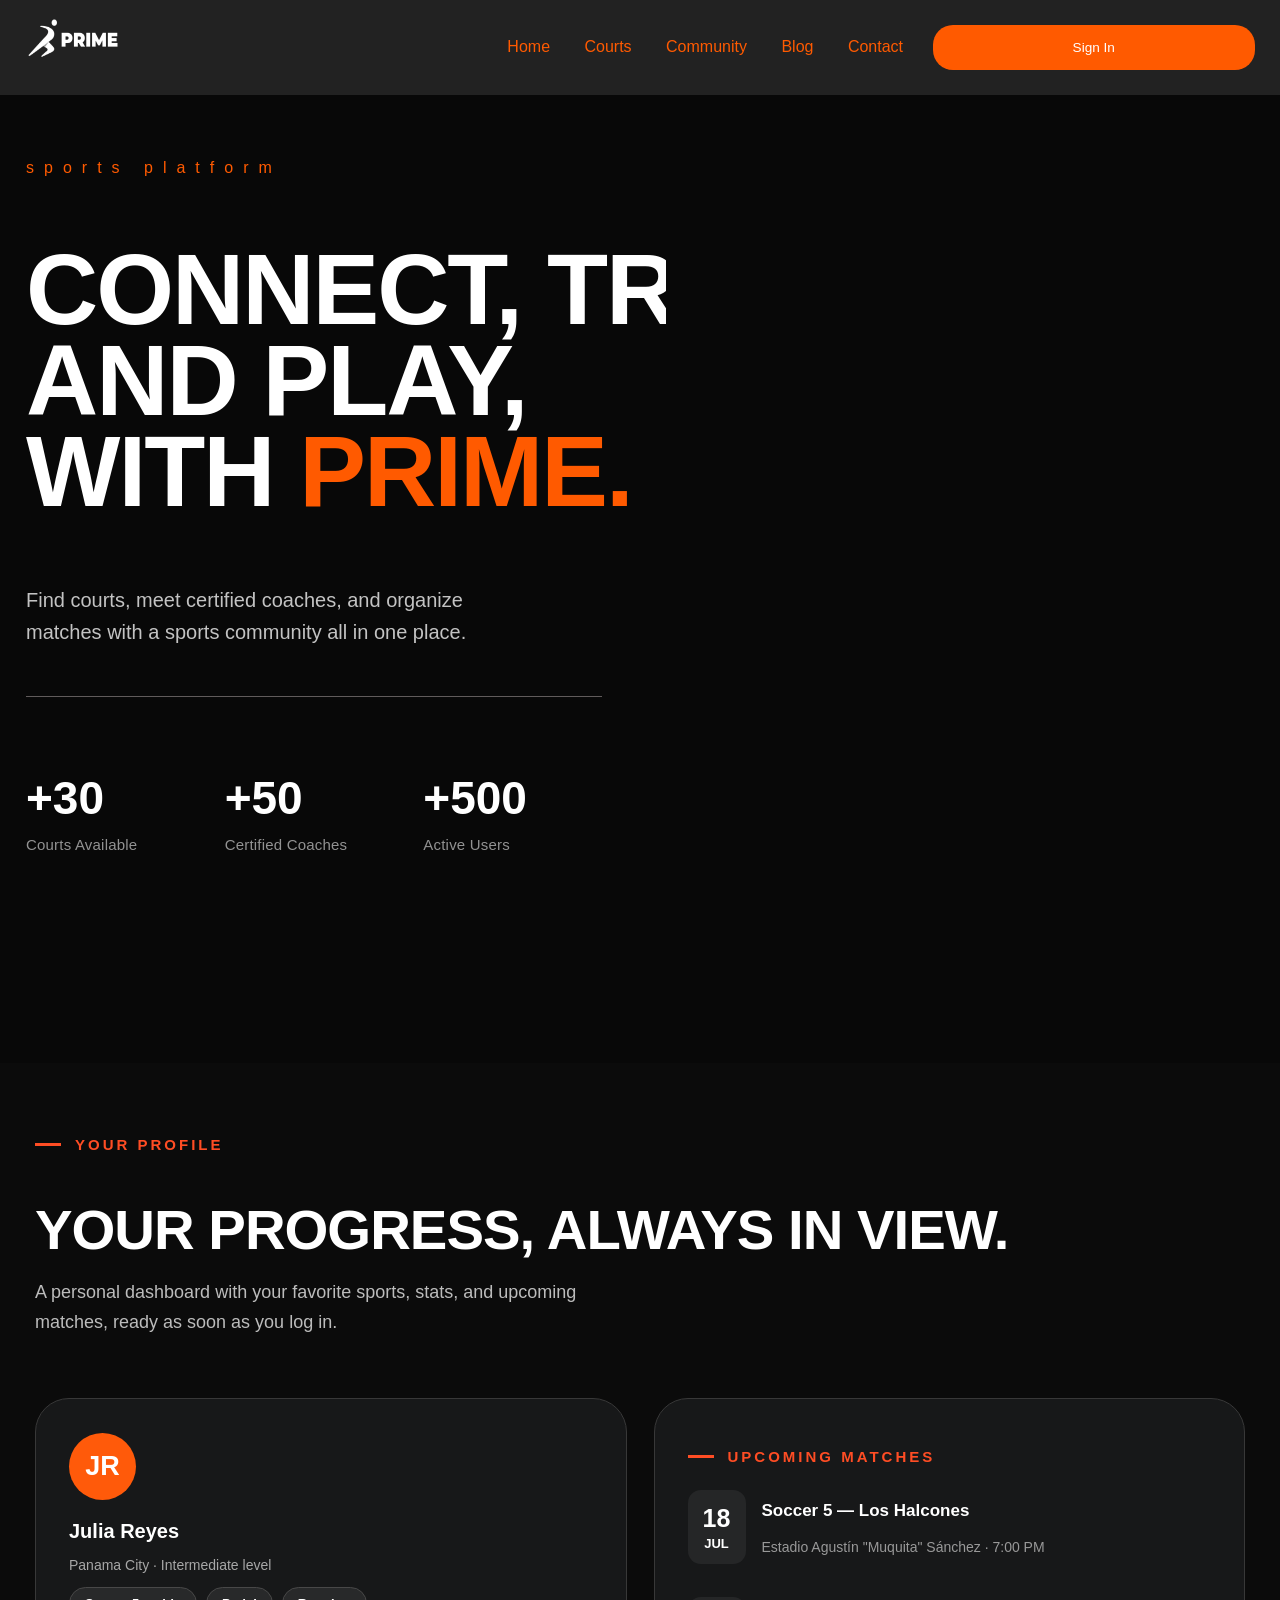
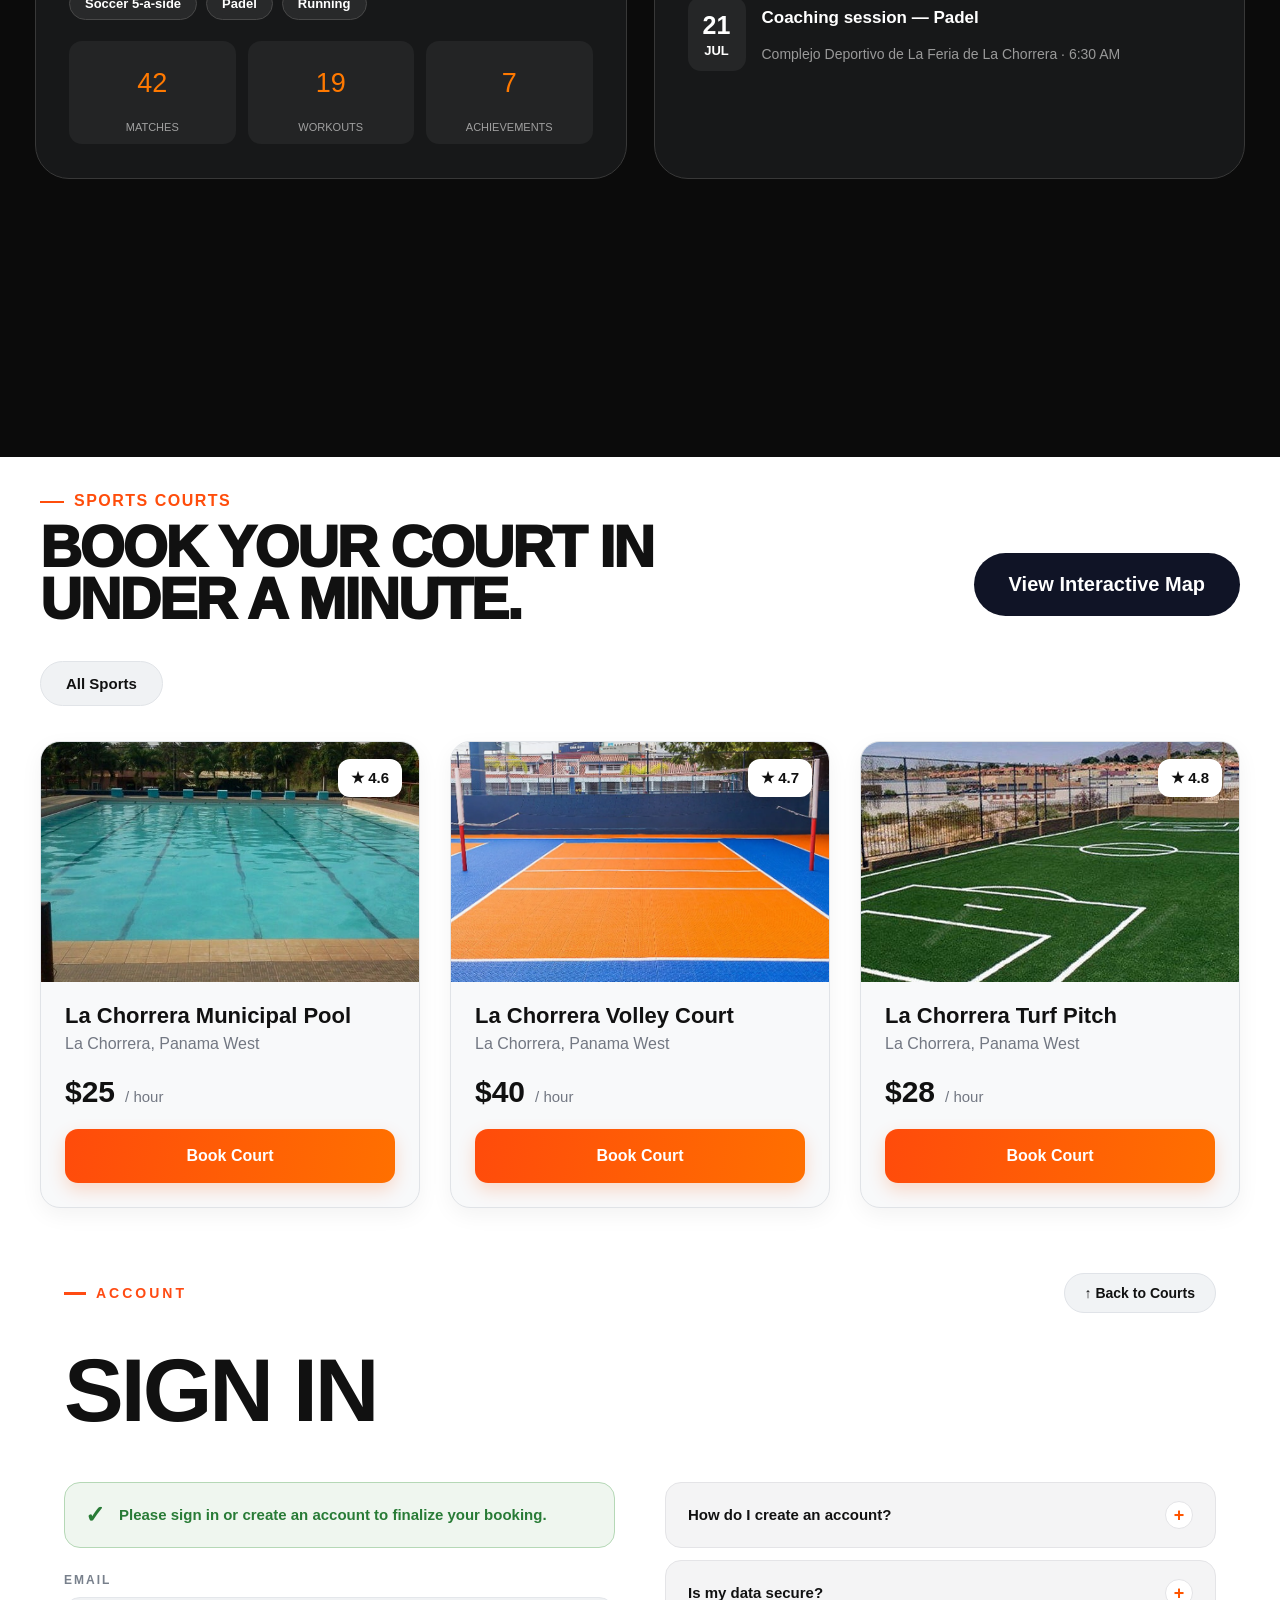
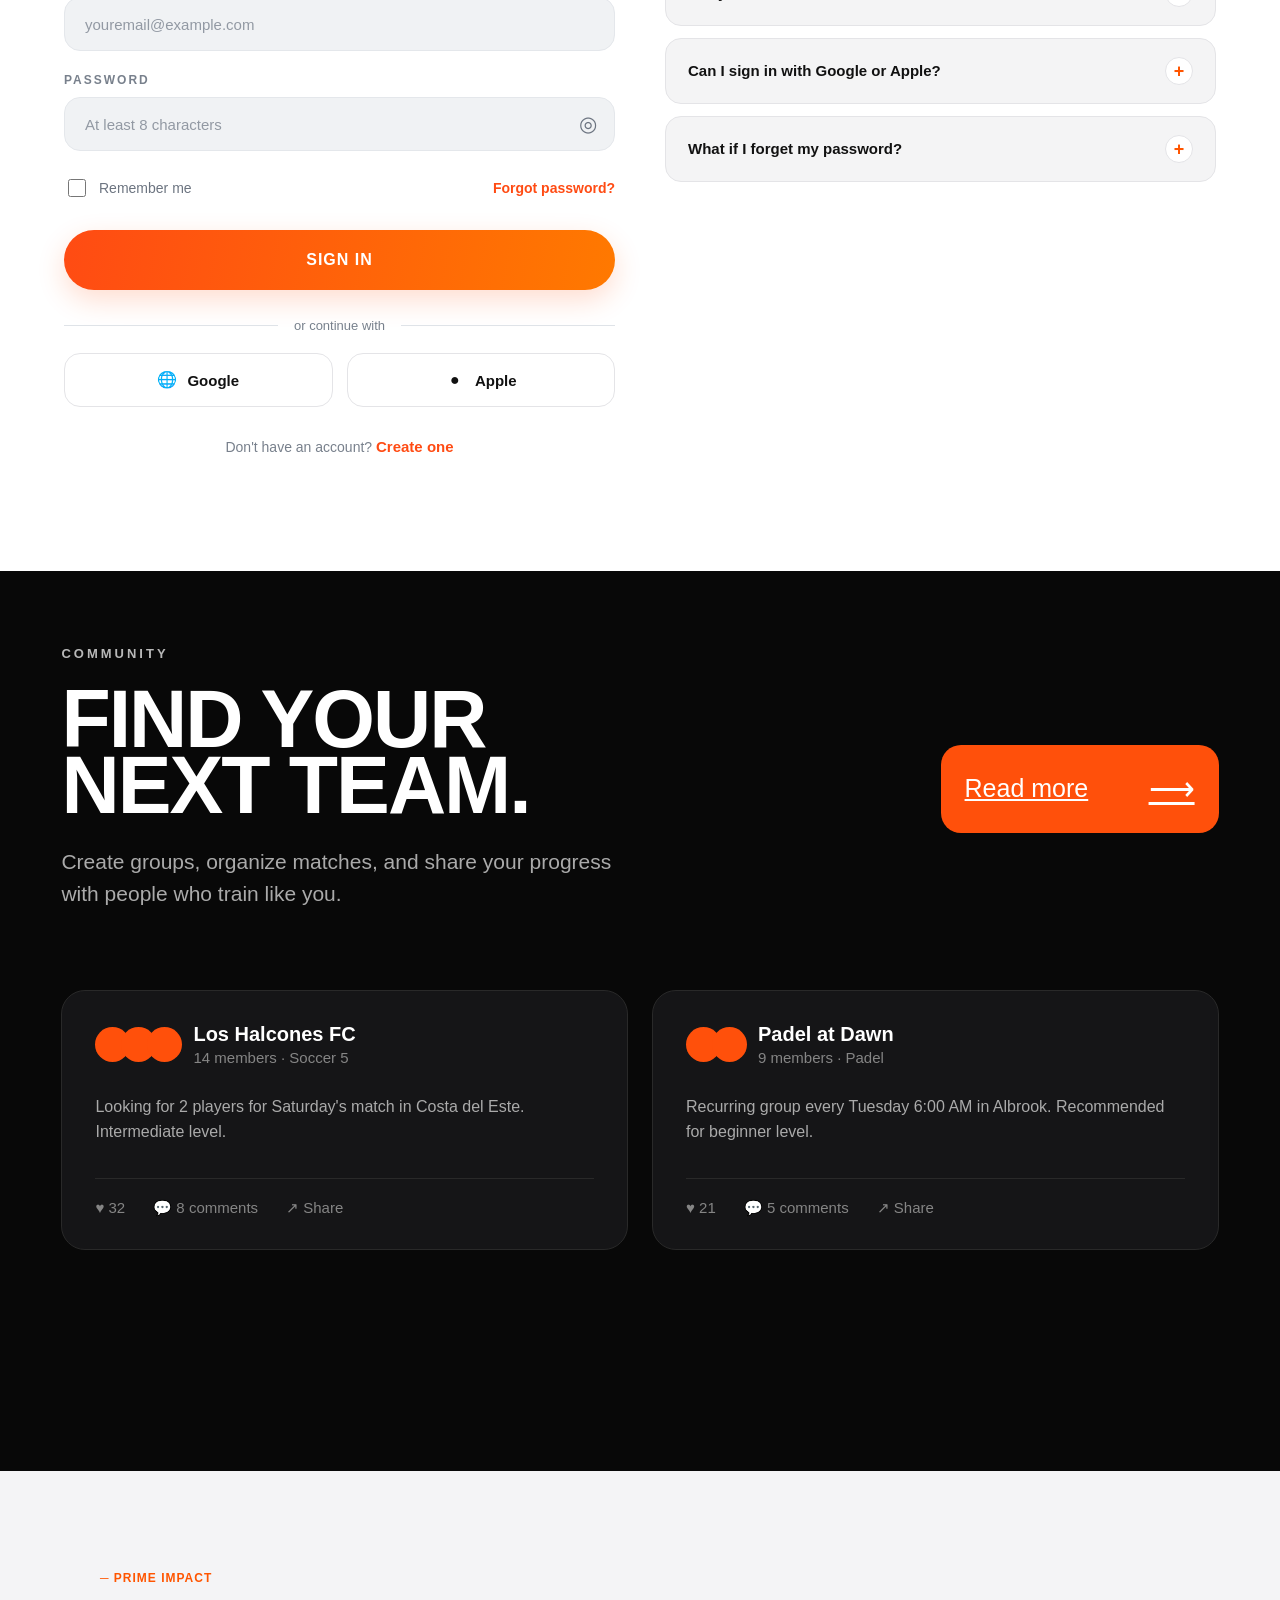
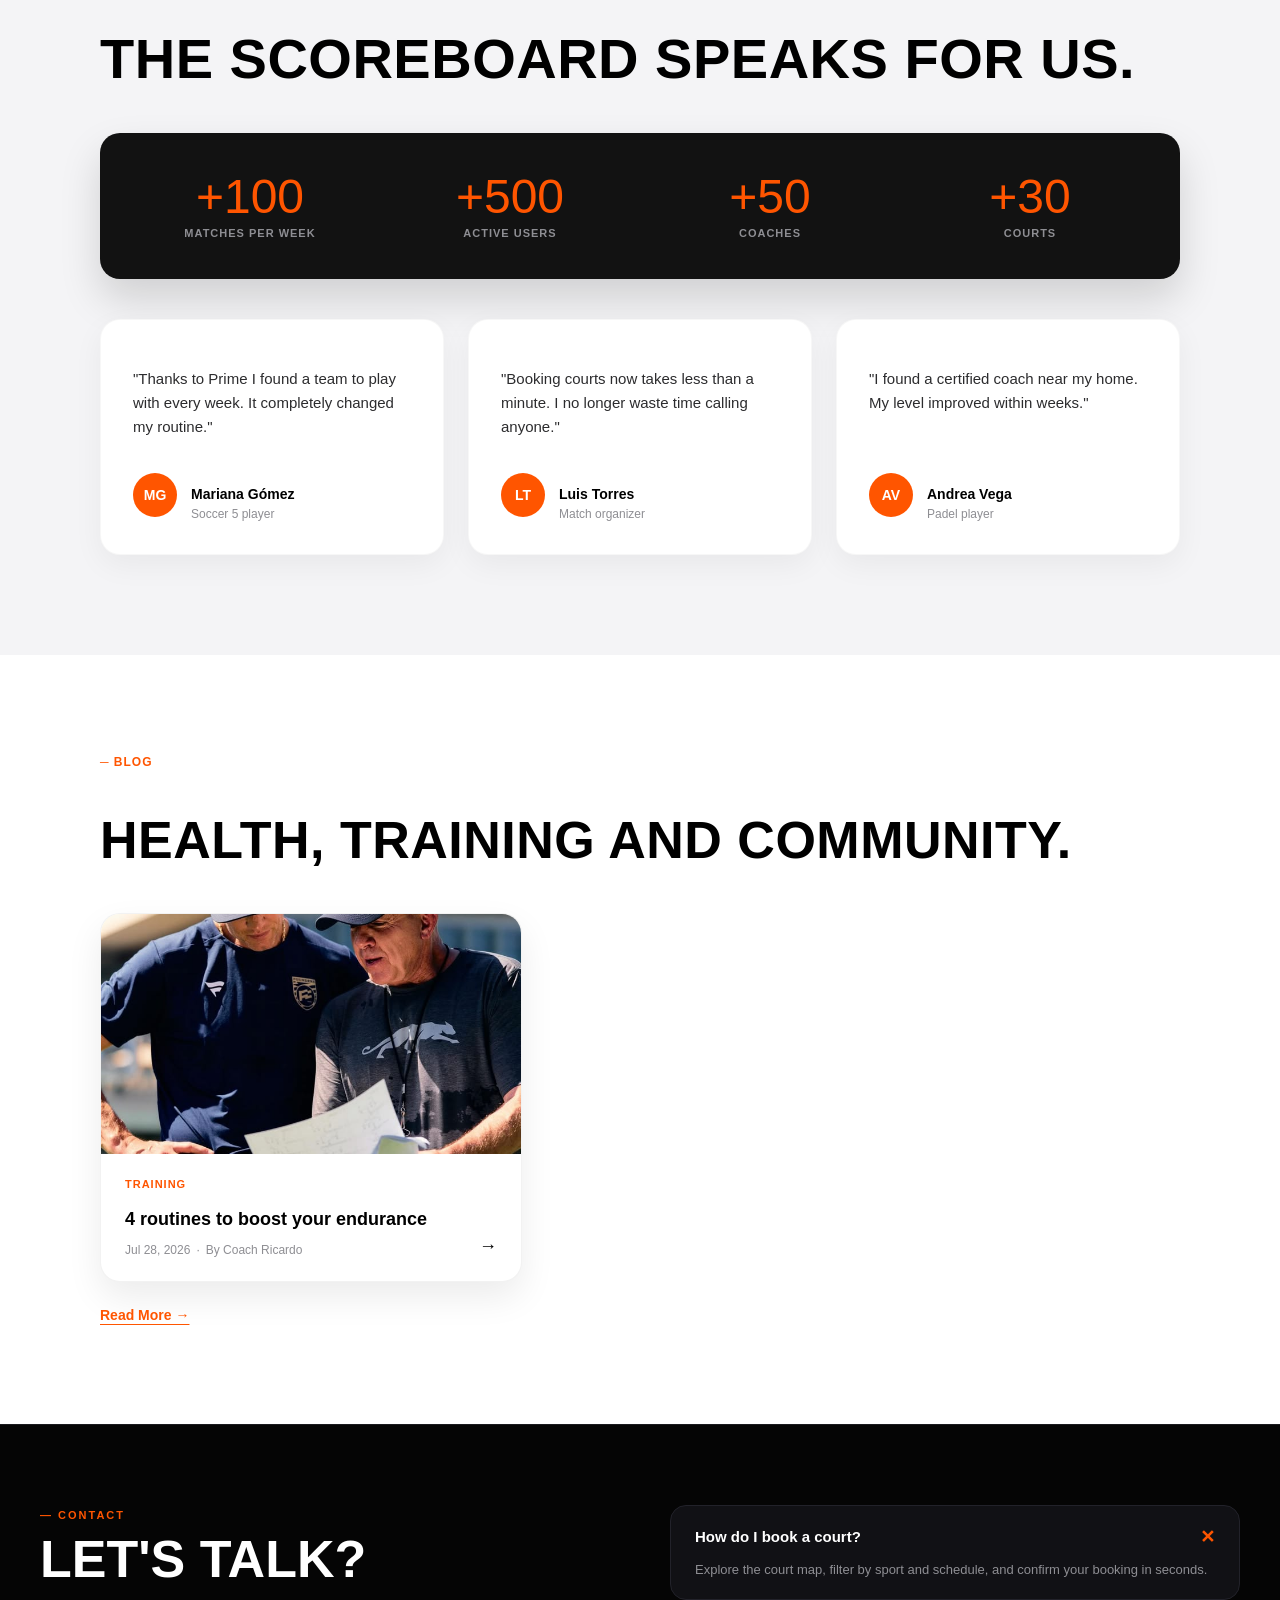
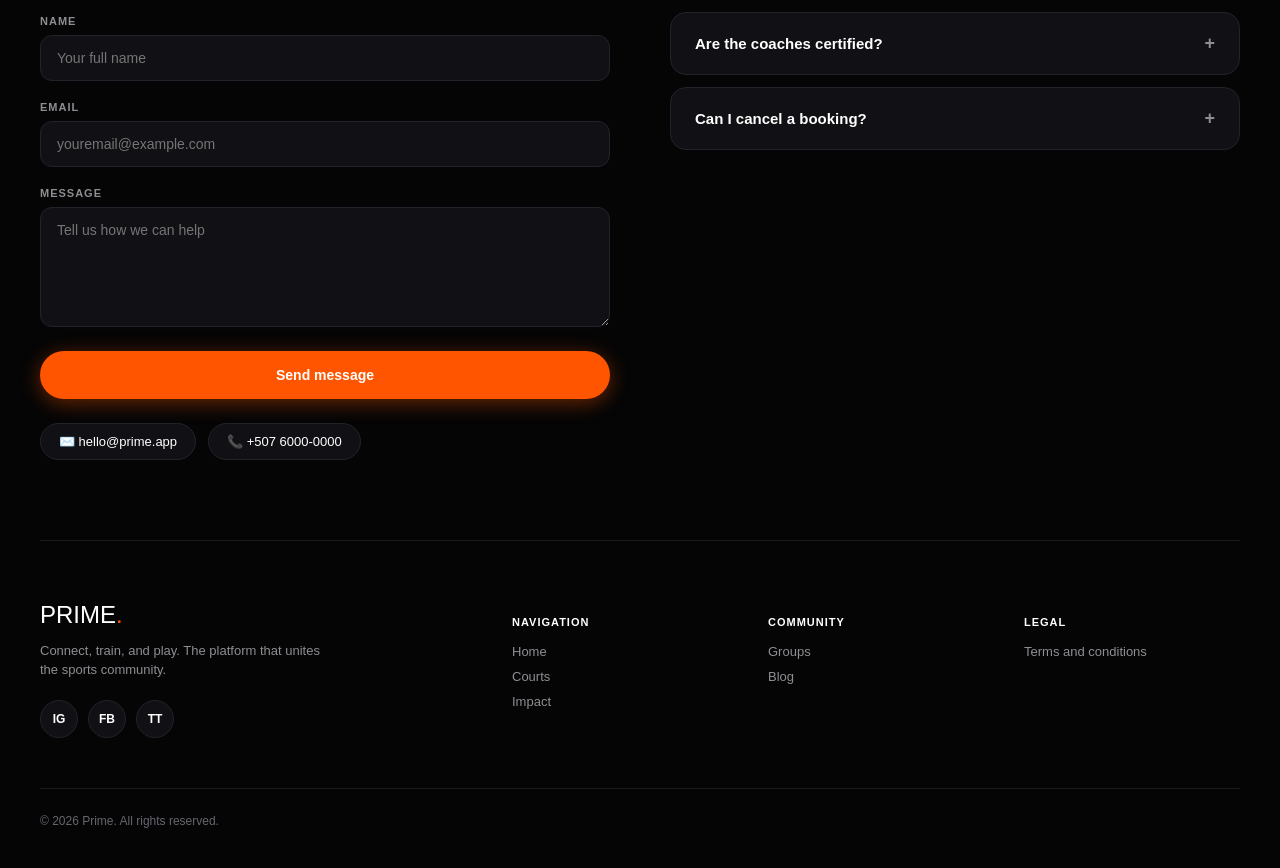
==== commit cef8f63a: "new changes" ====
--- a/index.html
+++ b/index.html
@@ -6,8 +6,11 @@
     <meta charset="UTF-8">
     <meta name="viewport" content="width=device-width, initial-scale=1.0">
     <title>PRIME</title>
+    <link rel="stylesheet" href="https://unpkg.com/leaflet@1.9.4/dist/leaflet.css">
     <link rel="stylesheet" href="styles.css">
-    <script src="script.js"></script>
+    <!-- Leaflet first, then script.js (defer keeps this order and waits for the HTML) -->
+    <script src="https://unpkg.com/leaflet@1.9.4/dist/leaflet.js" defer></script>
+    <script src="script.js" defer></script>
 </head>
 
 <body>
@@ -149,7 +152,7 @@
                 <p class="subtitle">SPORTS COURTS</p>
                 <h2>BOOK YOUR COURT IN<br> UNDER A MINUTE.</h2>
             </div>
-          <button type="button" class="map-btn">View Interactive Map</button>
+          <button type="button" class="map-btn" id="openMapBtn">View Interactive Map</button>
         </div>
      
         <div class="courts-filter">
@@ -248,98 +251,44 @@
             </div>
         </div>
             
-        <!-- BARRA LATERAL IZQUIERDA: BUSCADOR, FILTROS Y LISTA DE CANCHAS -->
-        <div class="map-sidebar">
-            <div class="map-sidebar-top">
-                <div class="map-search-box">
-                    <input type="text" id="mapSearchInput" placeholder="Search a sports space...">
-                    <button type="button" id="clearSearchBtn">&times;</button>
-                </div>
-                <!-- Filtros de deportes -->
-                <div class="map-filter-tags">
-                    <button type="button" class="tag-btn active" data-filter="all">All</button>
-                    <button type="button" class="tag-btn" data-filter="football">Football</button>
-                    <button type="button" class="tag-btn" data-filter="baseball">Baseball</button>
-                    <button type="button" class="tag-btn" data-filter="multi">Multi-sport</button>
-                    <button type="button" class="tag-btn" data-filter="futsal">Futsal / Indoor</button>
-                </div>
-                <p class="spaces-counter" id="spacesCounter">7 SPACES</p>
-            </div>
-
-            <!-- Lista de Canchas estilo tarjeta -->
-            <div class="map-spaces-list" id="mapSpacesList">
-                
-                <div class="space-item" data-id="1" data-category="football" data-lat="8.8825" data-lng="-82.5850">
-                    <div class="space-badge football">Football</div>
-                    <h4>Estadio Agustín "Muquita" Sánchez</h4>
-                    <p class="space-address">📍 Calle Matuna, Barrio Colón, La Chorrera</p>
-                    <p class="space-desc">Historic football stadium since 1963, known locally as "La Cancha de la Cocobola". Home ground of San Francisco FC.</p>
-                </div>
-
-                <div class="space-item" data-id="2" data-category="baseball" data-lat="8.8780" data-lng="-82.5800">
-                    <div class="space-badge baseball">Baseball</div>
-                    <h4>Estadio Mariano Rivera</h4>
-                    <p class="space-address">📍 La Chorrera, Panamá Oeste (under construction)</p>
-                    <p class="space-desc">New baseball stadium and High Performance Baseball Center under construction in the district of La Chorrera.</p>
-                </div>
-
-                <div class="space-item" data-id="3" data-category="multi" data-lat="8.8810" data-lng="-82.5790">
-                    <div class="space-badge multi">Multi-sport</div>
-                    <h4>Complejo Deportivo 28 de Noviembre</h4>
-                    <p class="space-address">📍 Calle 21, Barrio Colón, La Chorrera</p>
-                    <p class="space-desc">Renovated municipal sports complex featuring a synthetic football pitch, a recreational court and athletics track.</p>
-                </div>
-
-                <div class="space-item" data-id="4" data-category="multi" data-lat="8.8750" data-lng="-82.5760">
-                    <div class="space-badge multi">Multi-sport</div>
-                    <h4>Complejo Deportivo Municipal de La Chorrera</h4>
-                    <p class="space-address">📍 Calle 34 y 35 Sur, Barrio Balboa, La Chorrera</p>
-                    <p class="space-desc">Municipal sports complex in Barrio Balboa, near the Club de Leones de La Chorrera. Hosts local leagues and events.</p>
-                </div>
-
-                <div class="space-item" data-id="5" data-category="futsal" data-lat="8.8850" data-lng="-82.5700">
-                    <div class="space-badge futsal">Futsal / Indoor</div>
-                    <h4>Canchas Aéreas Panamá Oeste</h4>
-                    <p class="space-address">📍 Av. Libertador (frente a la E/S Delta), Barrio Colón</p>
-                    <p class="space-desc">First rooftop/aerial courts in Panamá Oeste. Rentable futsal courts with an on-site sports bar and restaurant.</p>
-                </div>
-
-                <div class="space-item" data-id="6" data-category="multi" data-lat="8.9100" data-lng="-82.5500">
-                    <div class="space-badge gym">Fitness / Gym</div>
-                    <h4>Smart Fit Costa Verde</h4>
-                    <p class="space-address">📍 C.C. Plaza Central, Vía Interamericana, Costa Verde</p>
-                    <p class="space-desc">Modern fitness center in Plaza Central, Costa Verde. Equipped with cardio machines, free weights and group fitness.</p>
-                </div>
-
-                <div class="space-item" data-id="7" data-category="multi" data-lat="8.8800" data-lng="-82.5820">
-                    <div class="space-badge multi">Multi-sport</div>
-                    <h4>La Chorrera Municipal Pool</h4>
-                    <p class="space-address">📍 La Chorrera, Panamá Oeste</p>
-                    <p class="space-desc">Olympic-sized municipal pool facility used for local swimming training, water sports and public recreation.</p>
-                </div>
-
-            </div>
-        </div>
-
-        <!-- CONTENEDOR DERECHO: MAPA INTERACTIVO REAL (LEAFLET) -->
-        <div class="map-interactive-container" id="mapOverlay" style="display: none;">
-            <!-- Botón para cerrar el mapa -->
-            <button class="close-map-modal" id="closeMapModal" type="button">&times;</button>
-            
-            <!-- Logo PRIME clickeable que lleva al inicio -->
-            <a href="#home" class="map-prime-logo" id="mapPrimeLogo"><b>PRIME</b></a>
-            
-            <!-- Contenedor donde corre el mapa libre -->
-            <div id="realLeafletMap" style="width: 100%; height: 100%;"></div>
-        </div>
-
+    </section>
+
+    <!-- ============================================
+         INTERACTIVE MAP (modal: sidebar + Leaflet map)
+         ============================================ -->
+    <div class="map-overlay" id="mapOverlay" aria-hidden="true">
+        <div class="map-modal-large" role="dialog" aria-modal="true" aria-labelledby="mapDialogTitle">
+
+            <!-- LEFT SIDEBAR: search, filters and list of spaces -->
+            <aside class="map-sidebar">
+                <div class="map-sidebar-top">
+                    <h2 class="map-dialog-title" id="mapDialogTitle">Sports spaces · La Chorrera</h2>
+
+                    <div class="map-search-box">
+                        <label for="mapSearchInput" class="sr-only">Search a sports space</label>
+                        <input type="search" id="mapSearchInput" placeholder="Search a sports space..." autocomplete="off">
+                        <button type="button" id="clearSearchBtn" aria-label="Clear search">&times;</button>
+                    </div>
+
+                    <!-- Sport filters (built from the data in script.js) -->
+                    <div class="map-filter-tags" id="mapFilterTags"></div>
+
+                    <p class="spaces-counter" id="spacesCounter" aria-live="polite"></p>
+                </div>
+
+                <!-- List of spaces (built from the data in script.js) -->
+                <div class="map-spaces-list" id="mapSpacesList"></div>
+            </aside>
+
+            <!-- RIGHT: real Leaflet map -->
+            <div class="map-interactive-container">
+                <button class="close-map-modal" id="closeMapModal" type="button" aria-label="Close map">&times;</button>
+                <a href="#home" class="map-prime-logo" id="mapPrimeLogo"><b>PRIME<span>.</span></b></a>
+                <div id="realLeafletMap"></div>
+            </div>
+
+        </div>
     </div>
-</div>
-
-<!-- Librerías Leaflet CSS y JS (Necesarias para el mapa interactivo real que se aleja y acerca) -->
-<link rel="stylesheet" href="https://unpkg.com/leaflet@1.9.4/dist/leaflet.css" />
-<script src="https://unpkg.com/leaflet@1.9.4/dist/leaflet.js"></script>
-    </section> 
 
     <!-- PRIME - ACCOUNT / SIGN IN -->
     <section id="accountPage" class="account-page">
--- a/styles.css
+++ b/styles.css
@@ -1,5568 +1,5787 @@
-body {
-    background-color: #1a1a1a;
-    color: white;
-    font-family: Arial, sans-serif;
-    margin: 0;
-}
-   
-header img {
-    position: fixed;  
-    left:10px; 
-    top: 10px;            
-    right: 10px;          
-    width: 120px;          
-    height: 80px;
-}
-
-
-
-
-.link-home {
-    color:#ff5a00; 
-    text-decoration: none;}
-.link-courts{ 
-        color:#ff5a00;
-        text-decoration: none}     
-.link-community{
-    color:#ff5a00;
-    text-decoration: none;}
-.link-blog{
-    color:#ff5a00;
-    text-decoration: none;}
-.link-contact{
-    color:#ff5a00;
-    text-decoration: none;}
-
-.button-signin{ 
-    display: inline-block;
-    width: 25%;
-    margin: 10px;
-    padding: 15px 5px;
-    background-color:#ff5a00;
-    border-radius: 20px;
-    text-align: center;
-    font-size: 0.85em;
-}
-
-
-
-nav {
-    text-align: right;
-    padding: 15px;
-    background-color: #222;
-}
-
-nav a {
-    color: white;
-    text-decoration: none;
-    margin: 0 15px;
-}
-body {
-    background-color: #101010;
-    color: #ffffff;
-    font-family: 'Inter', sans-serif;
-}
-
-
-
-
-
-.hero {
-    width: 50%;
-    min-height: 100vh;
-    padding: 48px 26px 20px;
-   
-}
-
-/* TEXTO SUPERIOR */
-.eyebrow {
-    color: #ff5a00;
-    font-size: 16px;
-    font-weight: 100;
-    letter-spacing: 10px;
-    margin-bottom: 32px;
-}
-
-/* TÍTULO PRINCIPAL */
-.hero h1 {
-    font-family: 'Barlow Condensed', Impact, sans-serif;
-    font-size: 100px;
-    font-weight: 800;
-    line-height: 0.91;
-    letter-spacing: -2px;
-    text-transform: uppercase;
-    white-space: nowrap;
-    overflow: hidden;
-}
-
-.hero h1 span {
-    color: #ff5a00;
-}
- 
-.description {
-    color: #c3c3c3;
-    font-size: 20px;
-    font-weight: 400;
-    line-height: 1.6;
-    margin-top: 48px;
-    max-width: 650px;
-}
-
-
-
-/* LÍNEA DIVISORIA */
-.divider {
-    width: min(100%, 576px);
-    height: 1px;
-    background-color: #605b5b;
-    margin-top: 48px;
-    margin-bottom: 40px;
-}
-
-/* ESTADÍSTICAS */
-.stats {
-    display: grid;
-    grid-template-columns: repeat(3, minmax(0, 1fr));
-    width: min(100%, 576px);
-    gap: 20px;
-}
-
-/* CADA ESTADÍSTICA */
-.stat h2 {
-    font-family: 'Barlow Condensed', Impact, sans-serif;
-    font-size: 46px;
-    font-weight: 800;
-    line-height: 1;
-    margin-bottom: 12px;
-}
-
-.stat p {
-    color: #929292;
-    font-size: 15px;
-    letter-spacing: 0.2px;
-    white-space: nowrap;
-}
-/* ========================================
-   SECCIÓN YOUR PROFILE
-======================================== */
-
-.profile-section {
-    background-color: #0b0b0b;
-    color: #ffffff;
-    padding: 58px 35px 36px;
-    min-height: 100vh;
-    font-family: 'Inter', sans-serif;
-}
-
-/* ENCABEZADO */
-
-.profile-header {
-    margin-bottom: 60px;
-}
-
-.section-label {
-    display: flex;
-    align-items: center;
-    gap: 14px;
-
-    color: #ff4d24;
-    font-family: 'Barlow Condensed', Impact, sans-serif;
-    font-size: 15px;
-    font-weight: 800;
-    letter-spacing: 3px;
-
-    margin-bottom: 30px;
-}
-
-/* LÍNEA NARANJA */
-
-.orange-line {
-    display: inline-block;
-    width: 26px;
-    height: 3px;
-    background-color: #ff4d24;
-}
-
-/* TÍTULO PRINCIPAL */
-
-.profile-header h2 {
-    font-family: 'Barlow Condensed', Impact, sans-serif;
-    font-size: clamp(38px, 4.4vw, 64px);
-    font-weight: 900;
-    line-height: 1.05;
-    letter-spacing: -1px;
-    margin-bottom: 18px;
-}
-
-/* DESCRIPCIÓN */
-
-.profile-description {
-    color: #bcbcbc;
-    font-size: 18px;
-    line-height: 1.7;
-    max-width: 700px;
-}
-
-/* DISTRIBUCIÓN DE TARJETAS */
-
-.profile-grid {
-    display: grid;
-    grid-template-columns: 1fr 1fr;
-    gap: 27px;
-    align-items: stretch;
-}
-
-/* TARJETAS */
-
-.profile-card,
-.matches-card {
-    background-color: #171819;
-    border: 1px solid #383838;
-    border-radius: 34px;
-    padding: 34px 33px;
-    min-width: 0;
-}
-
- INFORMACIÓN DEL USUARIO
-
-.user-info {
-    display: flex;
-    align-items: center;
-    gap: 17px;
-    margin-bottom: 20px;
-}
-
-/* CÍRCULO CON LAS INICIALES */
-
-.user-avatar {
-    width: 67px;
-    height: 67px;
-    min-width: 67px;
-
-    display: flex;
-    justify-content: center;
-    align-items: center;
-
-    background-color: #ff5a0a;
-    border-radius: 50%;
-
-    font-family: 'Barlow Condensed', Impact, sans-serif;
-    font-size: 27px;
-    font-weight: 900;
-}
-
-/* NOMBRE Y NIVEL */
-
-.user-details h3 {
-    font-size: 20px;
-    font-weight: 700;
-    margin-bottom: 7px;
-}
-
-.user-details p {
-    color: #a7a7a7;
-    font-size: 14px;
-}
-
-/* DEPORTES FAVORITOS */
-
-.sports-list {
-    display: flex;
-    flex-wrap: wrap;
-    gap: 9px;
-    margin-bottom: 21px;
-}
-
-.sports-list span {
-    background-color: #28292a;
-    border: 1px solid #484848;
-    border-radius: 25px;
-
-    padding: 8px 15px;
-
-    color: #ffffff;
-    font-size: 13px;
-    font-weight: 600;
-}
-
-/* ESTADÍSTICAS DEL PERFIL */
-
-.profile-stats {
-    display: grid;
-    grid-template-columns: repeat(3, minmax(0, 1fr));
-    gap: 12px;
-}
-
-.profile-stat {
-    display: flex;
-    flex-direction: column;
-    align-items: center;
-    justify-content: center;
-
-    min-height: 95px;
-    background-color: #232425;
-    border-radius: 13px;
-    text-align: center;
-}
-
-.profile-stat h3 {
-    color: #ff7900;
-    font-size: 27px;
-    font-weight: 500;
-    margin-bottom: 11px;
-}
-
-.profile-stat p {
-    color: #a0a0a0;
-    font-size: 11px;
-}
-
-/* PRÓXIMOS PARTIDOS */
-
-.matches-label {
-    margin-bottom: 17px;
-}
-
-/* CADA PARTIDO */
-
-.match {
-    display: flex;
-    align-items: center;
-    gap: 16px;
-    margin-bottom: 17px;
-}
-
-/* FECHA DEL PARTIDO */
-
-.match-date {
-    display: flex;
-    flex-direction: column;
-    align-items: center;
-    justify-content: center;
-
-    width: 58px;
-    min-width: 58px;
-    height: 74px;
-
-    background-color: #252627;
-    border-radius: 13px;
-}
-
-.match-date strong {
-    font-size: 25px;
-    line-height: 1.2;
-    font-weight: 700;
-}
-
-.match-date span {
-    font-size: 13px;
-    font-weight: 600;
-    margin-top: 3px;
-}
-
-info del partido
-
-.match-info {
-    min-width: 0;
-}
-
-.match-info h3 {
-    color: #ffffff;
-    font-size: 17px;
-    font-weight: 700;
-    line-height: 1.4;
-    margin-bottom: 5px;
-}
-
-.match-info p {
-    color: #999999;
-    font-size: 14px;
-    line-height: 1.5;
-}
-
-
-
-/* TABLET */
-
-@media (max-width: 1000px) {
-
-    .profile-section {
-        padding: 45px 25px;
-    }
-
-    .profile-grid {
-        grid-template-columns: 1fr;
-    }
-
-    .profile-header {
-        margin-bottom: 40px;
-    }
-
-    .profile-header h2 {
-        font-size: clamp(36px, 6vw, 56px);
-    }
-}
-
-
-@media (max-width: 560px) {
-
-    .profile-section {
-        padding: 35px 18px;
-    }
-
-    .profile-header h2 {
-        font-size: 36px;
-        line-height: 1.1;
-    }
-
-    .profile-description {
-        font-size: 15px;
-    }
-
-    .desktop-break {
-        display: none;
-    }
-
-    .profile-card,
-    .matches-card {
-        padding: 25px 20px;
-        border-radius: 25px;
-    }
-
-    .user-avatar {
-        width: 58px;
-        height: 58px;
-        min-width: 58px;
-        font-size: 23px;
-    }
-
-    .user-details h3 {
-        font-size: 17px;
-    }
-
-    .user-details p {
-        font-size: 12px;
-    }
-
-    .sports-list {
-        gap: 7px;
-    }
-
-    .sports-list span {
-        padding: 7px 10px;
-        font-size: 11px;
-    }
-
-    .profile-stats {
-        gap: 7px;
-    }
-
-    .profile-stat {
-        min-height: 82px;
-    }
-
-    .profile-stat h3 {
-        font-size: 23px;
-    }
-
-    .profile-stat p {
-        font-size: 9px;
-    }
-
-    .match {
-        align-items: flex-start;
-        gap: 12px;
-    }
-
-    .match-date {
-        width: 50px;
-        min-width: 50px;
-        height: 65px;
-    }
-
-    .match-date strong {
-        font-size: 22px;
-    }
-
-    .match-info h3 {
-        font-size: 14px;
-    }
-
-    .match-info p {
-        font-size: 12px;
-    }
-}
-
-/* ========================================
-   COURTS SECTION
-======================================== */
-
-#Courts {
-    background-color: #ffffff;
-    padding: 35px 40px;
-    font-family: Arial, Helvetica, sans-serif;
-    color: #111111;
-    box-sizing: border-box;
-    width: 100%;
-}
-
-/* Encabezado */
-
-.courts-header {
-    display: flex;
-    justify-content: space-between;
-    align-items: flex-end;
-    margin-bottom: 35px;
-    gap: 30px;
-}
-
-.courts-heading {
-    display: flex;
-    flex-direction: column;
-}
-
-.courts-heading .subtitle {
-    color: #ff4d0b;
-    font-size: 16px;
-    font-weight: 700;
-    letter-spacing: 1.5px;
-    margin: 0 0 12px 0;
-}
-
-.courts-heading .subtitle::before {
-    content: "";
-    display: inline-block;
-    width: 24px;
-    height: 2px;
-    background-color: #ff4d0b;
-    margin-right: 10px;
-    vertical-align: middle;
-}
-
-.courts-heading h2 {
-    font-size: clamp(36px, 4.5vw, 72px);
-    font-weight: 1000;
-    line-height: 0.9;
-    letter-spacing: -2px;
-    margin: 0;
-    color: #111111;
-}
-
-/* Botón del mapa */
-
-.map-btn {
-    background-color: #101426;
-    color: #ffffff;
-    border: none;
-    border-radius: 40px;
-    padding: 20px 35px;
-    font-size: 20px;
-    font-weight: 700;
-    white-space: nowrap;
-    cursor: pointer;
-    transition: background-color 0.3s ease,
-                transform 0.3s ease;
-    margin-bottom: 10px;
-}
-
-.map-btn:hover {
-    background-color: #252c45;
-    transform: translateY(-2px);
-}
-
-/* Filtros */
-
-.courts-filter {
-    display: flex;
-    gap: 12px;
-    margin-bottom: 35px;
-}
-
-.filter-btn {
-    background-color: #f0f2f4;
-    color: #111111;
-    border: 1px solid #e1e4e8;
-    border-radius: 30px;
-    padding: 13px 25px;
-    font-size: 15px;
-    font-weight: 700;
-    cursor: pointer;
-    transition: background-color 0.3s ease;
-}
-
-.filter-btn:hover {
-    background-color: #e2e5e9;
-}
-
-/* Contenedor de tarjetas */
-
-.courts-container {
-    display: grid;
-    grid-template-columns: repeat(3, minmax(0, 1fr));
-    gap: 30px;
-    width: 100%;
-    align-items: stretch;
-}
-
-/* Tarjetas */
-
-.tarjeta {
-    background-color: #f8f9fa;
-    border: 1px solid #e0e3e7;
-    border-radius: 20px;
-    overflow: hidden;
-    box-shadow: 0 7px 22px rgba(0, 0, 0, 0.05);
-    transition: transform 0.3s ease,
-                box-shadow 0.3s ease;
-    min-width: 0;
-}
-
-.tarjeta:hover {
-    transform: translateY(-5px);
-    box-shadow: 0 12px 28px rgba(0, 0, 0, 0.10);
-}
-
-/* Imágenes */
-
-.court-image {
-    position: relative;
-    width: 100%;
-    height: 240px;
-    overflow: hidden;
-}
-
-.court-image img {
-    width: 100%;
-    height: 100%;
-    object-fit: cover;
-    display: block;
-}
-
-/* Calificación */
-
-.rating {
-    position: absolute;
-    top: 17px;
-    right: 17px;
-    background-color: #ffffff;
-    color: #111111;
-    padding: 10px 13px;
-    border-radius: 12px;
-    font-size: 15px;
-    font-weight: 700;
-    box-shadow: 0 2px 8px rgba(0, 0, 0, 0.08);
-}
-
-/* Información de cada cancha */
-
-.court-info {
-    padding: 20px 24px 24px;
-}
-
-.court-info h3 {
-    font-size: 22px;
-    font-weight: 700;
-    line-height: 1.3;
-    margin: 0 0 5px 0;
-    color: #111111;
-}
-
-.court-info .location {
-    font-size: 16px;
-    color: #727782;
-    margin: 0 0 22px 0;
-}
-
-/* Precio */
-
-.court-price {
-    display: flex;
-    align-items: baseline;
-    gap: 10px;
-    margin-bottom: 20px;
-}
-
-.price {
-    font-size: 30px;
-    font-weight: 800;
-    color: #111111;
-}
-
-.per-hour {
-    font-size: 15px;
-    color: #727782;
-}
-
-/* Botón para reservar */
-
-.book-btn {
-    width: 100%;
-    background: linear-gradient(100deg, #ff4b0b, #ff7000);
-    color: #ffffff;
-    border: none;
-    border-radius: 13px;
-    padding: 18px 15px;
-    font-size: 16px;
-    font-weight: 700;
-    cursor: pointer;
-    box-shadow: 0 7px 18px rgba(255, 85, 0, 0.20);
-    transition: transform 0.3s ease,
-                box-shadow 0.3s ease;
-}
-
-.book-btn:hover {
-    transform: translateY(-2px);
-    box-shadow: 0 10px 22px rgba(255, 85, 0, 0.30);
-}
-
-/* ========================================
-   DISEÑO RESPONSIVE
-======================================== */
-
-/* Tablets */
-
-@media (max-width: 1000px) {
-    #Courts {
-        padding: 30px 25px;
-    }
-
-    .courts-container {
-        grid-template-columns: repeat(2, minmax(0, 1fr));
-        gap: 20px;
-    }
-
-    .courts-header {
-        align-items: flex-start;
-    }
-
-    .map-btn {
-        font-size: 16px;
-        padding: 16px 24px;
-    }
-
-    .court-image {
-        height: 210px;
-    }
-}
-
-/* Celulares */
-
-@media (max-width: 650px) {
-    #Courts {
-        padding: 25px 16px;
-    }
-
-    .courts-header {
-        flex-direction: column;
-        align-items: flex-start;
-        gap: 22px;
-    }
-
-    .courts-heading h2 {
-        font-size: clamp(34px, 9vw, 48px);
-        letter-spacing: -1px;
-    }
-
-    .map-btn {
-        margin-bottom: 0;
-        padding: 14px 22px;
-        font-size: 15px;
-    }
-
-    .courts-filter {
-        margin-bottom: 25px;
-    }
-
-    .courts-container {
-        grid-template-columns: 1fr;
-        gap: 22px;
-    }
-
-    .court-image {
-        height: 230px;
-    }
-
-    .court-info {
-        padding: 18px;
-    }
-
-    .court-info h3 {
-        font-size: 20px;
-    }
-
-    .price {
-        font-size: 27px;
-    }
-}
-
-/* =========================================
-   PRIME - BOOKING MODAL
-========================================= */
-
-/* Fondo oscuro detrás del menú */
-
-.booking-overlay {
-    position: fixed;
-    inset: 0;
-    z-index: 10000;
-
-    display: none;
-    justify-content: center;
-    align-items: center;
-
-    padding: 15px;
-    background: rgba(0, 0, 0, 0.48);
-    backdrop-filter: blur(7px);
-    -webkit-backdrop-filter: blur(7px);
-
-    overflow-y: auto;
-}
-
-.booking-overlay.active {
-    display: flex;
-}
-
-/* Ventana principal */
-
-.booking-modal {
-    position: relative;
-
-    width: 100%;
-    max-width: 552px;
-
-    max-height: calc(100vh - 30px);
-    overflow-y: auto;
-
-    background: #ffffff;
-    border: 1px solid #e2e2e2;
-    border-radius: 25px;
-
-    font-family: Arial, Helvetica, sans-serif;
-    color: #171717;
-
-    animation: bookingAppear 0.25s ease;
-}
-
-@keyframes bookingAppear {
-    from {
-        opacity: 0;
-        transform: translateY(12px);
-    }
-
-    to {
-        opacity: 1;
-        transform: translateY(0);
-    }
-}
-
-/* Imagen superior */
-
-.booking-image-container {
-    position: relative;
-    width: 100%;
-    height: 193px;
-    overflow: hidden;
-}
-
-.booking-image-container img {
-    width: 100%;
-    height: 100%;
-    object-fit: cover;
-    display: block;
-}
-
-/* Botón de cerrar */
-
-.close-modal {
-    position: absolute;
-    top: 16px;
-    right: 16px;
-
-    width: 40px;
-    height: 40px;
-
-    display: flex;
-    justify-content: center;
-    align-items: center;
-
-    background: #ffffff;
-    color: #171717;
-
-    border: none;
-    border-radius: 50%;
-
-    font-size: 28px;
-    font-weight: 400;
-
-    cursor: pointer;
-    transition: background 0.2s;
-}
-
-.close-modal:hover {
-    background: #eeeeee;
-}
-
-/* Contenido */
-
-.booking-content {
-    padding: 25px 29px 20px;
-}
-
-.booking-content h2 {
-    margin: 0 0 7px;
-
-    font-size: 27px;
-    line-height: 1.2;
-    font-weight: 750;
-    color: #171717;
-}
-
-/* Ubicación y calificación */
-
-.booking-location {
-    display: flex;
-    flex-wrap: wrap;
-    align-items: center;
-    gap: 8px;
-
-    margin: 0 0 21px;
-
-    font-size: 15px;
-    color: #737b85;
-}
-
-.booking-separator {
-    color: #b2b7bd;
-}
-
-.booking-location span:nth-last-child(2) {
-    color: #69717b;
-}
-
-/* Panel de precio y deporte */
-
-.booking-details {
-    display: flex;
-    justify-content: space-between;
-    align-items: center;
-    gap: 15px;
-
-    padding: 17px 19px;
-
-    background: #f0f2f4;
-    border: 1px solid #e0e4e8;
-    border-radius: 16px;
-
-    margin-bottom: 25px;
-}
-
-.booking-label {
-    margin: 0;
-
-    color: #727b85;
-    font-size: 13px;
-    font-weight: 750;
-    letter-spacing: 0.7px;
-}
-
-.booking-price {
-    margin: 3px 0 0;
-
-    font-size: 29px;
-    font-weight: 800;
-    color: #171717;
-}
-
-.booking-sport-container {
-    text-align: right;
-}
-
-.booking-sport {
-    margin: 6px 0 0;
-
-    font-size: 19px;
-    font-weight: 800;
-    color: #171717;
-}
-
-/* Disponibilidad */
-
-.availability-title {
-    margin-bottom: 12px;
-}
-
-/* Botones de fechas */
-
-.booking-dates {
-    display: flex;
-    flex-wrap: wrap;
-    gap: 10px;
-
-    margin-bottom: 19px;
-}
-
-.booking-date-btn {
-    min-height: 39px;
-    padding: 10px 16px;
-
-    background: #f0f2f4;
-    color: #171717;
-
-    border: 1px solid #e0e4e8;
-    border-radius: 13px;
-
-    font-size: 13px;
-    font-weight: 700;
-
-    cursor: pointer;
-    transition: background 0.2s, color 0.2s;
-}
-
-.booking-date-btn.active {
-    background: #ff4b0b;
-    color: #ffffff;
-    border-color: #ff4b0b;
-}
-
-.booking-date-btn:hover:not(.active) {
-    background: #e4e7ea;
-}
-
-/* Horarios */
-
-.booking-times {
-    display: grid;
-    grid-template-columns: repeat(3, minmax(0, 1fr));
-    gap: 9px;
-
-    margin-bottom: 25px;
-}
-
-.booking-time-btn {
-    min-width: 0;
-    min-height: 44px;
-    padding: 10px 5px;
-
-    background: #f0f2f4;
-    color: #171717;
-
-    border: 1px solid #e0e4e8;
-    border-radius: 13px;
-
-    font-size: 14px;
-    font-weight: 700;
-
-    cursor: pointer;
-    transition: background 0.2s, border-color 0.2s;
-}
-
-.booking-time-btn:hover:not(:disabled) {
-    border-color: #ff4b0b;
-}
-
-.booking-time-btn.selected {
-    background: #fff0e9;
-    border: 2px solid #ff4b0b;
-    color: #e94308;
-}
-
-/* Horarios no disponibles */
-
-.booking-time-btn:disabled {
-    background: #f7f8f9;
-    color: #a5a5a5;
-
-    border-color: #f7f8f9;
-
-    text-decoration: line-through;
-    cursor: not-allowed;
-}
-
-/* Botón principal */
-
-.select-time-btn {
-    width: 100%;
-    min-height: 56px;
-    padding: 15px;
-
-    background: #ff4b0b;
-    color: #ffffff;
-
-    border: none;
-    border-radius: 13px;
-
-    font-size: 16px;
-    font-weight: 750;
-
-    cursor: pointer;
-    transition: background 0.2s;
-}
-
-.select-time-btn:disabled {
-    background: #e9ecef;
-    color: #a1a1a1;
-    cursor: not-allowed;
-}
-
-.select-time-btn:not(:disabled):hover {
-    background: #e94308;
-}
-
-/* Aviso de cancelación */
-
-.booking-cancellation {
-    margin: 12px 0 0;
-
-    text-align: center;
-
-    color: #737b85;
-    font-size: 13px;
-}
-
-/* Mensajes */
-
-.booking-message {
-    display: none;
-
-    margin: 14px 0 0;
-    padding: 12px;
-
-    border-radius: 10px;
-    background: #eaf7ed;
-    color: #216b35;
-
-    font-size: 14px;
-    line-height: 1.5;
-}
-
-.booking-message.visible {
-    display: block;
-}
-
-/* Adaptación para celulares */
-
-@media (max-width: 500px) {
-    .booking-overlay {
-        padding: 10px;
-    }
-
-    .booking-modal {
-        max-height: calc(100vh - 20px);
-        border-radius: 20px;
-    }
-
-    .booking-image-container {
-        height: 165px;
-    }
-
-    .booking-content {
-        padding: 20px 17px;
-    }
-
-    .booking-content h2 {
-        font-size: 23px;
-    }
-
-    .booking-details {
-        padding: 15px 12px;
-    }
-
-    .booking-price {
-        font-size: 26px;
-    }
-
-    .booking-sport {
-        font-size: 15px;
-    }
-
-    .booking-time-btn {
-        font-size: 12px;
-    }
-}
-/* =========================================
-   PRIME - ACCOUNT / SIGN IN PAGE
-========================================= */
-
-.account-page {
-    min-height: 100vh;
-    padding: 20px 36px 40px;
-    background: #ffffff;
-    color: #111111;
-    font-family: Arial, Helvetica, sans-serif;
-    box-sizing: border-box;
-}
-
-.account-page[hidden] {
-    display: none !important;
-}
-
-.account-page,
-.account-page * {
-    box-sizing: border-box;
-}
-
-
-/* TOP BAR */
-
-.account-topbar {
-    display: flex;
-    justify-content: space-between;
-    align-items: center;
-    gap: 20px;
-    margin-bottom: 25px;
-}
-
-.account-label {
-    display: flex;
-    align-items: center;
-    gap: 10px;
-    color: #ff4b13;
-    font-size: 14px;
-    font-weight: 800;
-    letter-spacing: 3px;
-}
-
-.account-line {
-    width: 22px;
-    height: 3px;
-    background: #ff4b13;
-}
-
-
-/* BACK TO COURTS */
-
-.back-courts-btn {
-    border: 1px solid #e0e3e8;
-    border-radius: 30px;
-    padding: 11px 20px;
-    background: #f1f3f5;
-    color: #111111;
-    font-size: 14px;
-    font-weight: 700;
-    cursor: pointer;
-    transition: background 0.2s, transform 0.2s;
-}
-
-.back-courts-btn:hover {
-    background: #e5e8ed;
-    transform: translateY(-1px);
-}
-
-
-/* TITLE */
-
-.account-title {
-    margin: 20px 0 48px;
-    font-size: clamp(48px, 7vw, 88px);
-    line-height: 0.95;
-    font-weight: 1000;
-    letter-spacing: -4px;
-}
-
-
-/* TWO-COLUMN LAYOUT */
-
-.account-layout {
-    display: grid;
-    grid-template-columns: minmax(0, 1fr) minmax(0, 1fr);
-    gap: 6%;
-    align-items: start;
-    max-width: 1500px;
-    margin: 0 auto;
-}
-
-.account-form-column,
-.account-help-column {
-    min-width: 0;
-}
-
-
-/* NOTICE */
-
-.account-notice {
-    display: flex;
-    align-items: center;
-    gap: 12px;
-    padding: 17px 20px;
-    margin-bottom: 20px;
-    border: 1px solid #b5d8b6;
-    border-radius: 15px;
-    background: #eff6ef;
-    color: #287b36;
-}
-
-.account-notice > span {
-    font-size: 24px;
-    font-weight: bold;
-}
-
-.account-notice p {
-    margin: 0;
-    font-size: 15px;
-    line-height: 1.5;
-    font-weight: 600;
-}
-
-
-/* FORM LABELS */
-
-.account-form-column form > label {
-    display: block;
-    margin: 20px 0 10px;
-    color: #78808c;
-    font-size: 12px;
-    font-weight: 700;
-    letter-spacing: 2px;
-}
-
-
-/* INPUTS */
-
-.account-form-column input[type="email"],
-.account-form-column input[type="password"],
-.account-form-column input[type="text"] {
-    display: block;
-    width: 100%;
-    min-width: 0;
-    padding: 17px 22px;
-    border: 1px solid #e4e7eb;
-    border-radius: 15px;
-    background: #f0f2f4;
-    color: #111111;
-    font-size: 15px;
-    outline: none;
-    transition: border-color 0.2s, box-shadow 0.2s;
-}
-
-.account-form-column input:focus {
-    border-color: #ff4b13;
-    box-shadow: 0 0 0 3px rgba(255, 75, 19, 0.12);
-}
-
-.account-form-column input::placeholder {
-    color: #9299a3;
-}
-
-
-/* PASSWORD */
-
-.password-wrapper {
-    position: relative;
-}
-
-.password-wrapper input {
-    padding-right: 55px !important;
-}
-
-.toggle-password {
-    position: absolute;
-    right: 12px;
-    top: 50%;
-    transform: translateY(-50%);
-    border: none;
-    background: transparent;
-    color: #6c7480;
-    font-size: 21px;
-    cursor: pointer;
-}
-
-
-/* REMEMBER / FORGOT PASSWORD */
-
-.account-options {
-    display: flex;
-    align-items: center;
-    justify-content: space-between;
-    flex-wrap: wrap;
-    gap: 12px;
-    margin: 26px 0 30px;
-}
-
-.remember-option {
-    display: flex;
-    align-items: center;
-    gap: 10px;
-    color: #6c7480;
-    font-size: 14px;
-    cursor: pointer;
-}
-
-.remember-option input {
-    width: 18px;
-    height: 18px;
-    accent-color: #ff4b13;
-}
-
-.text-action {
-    border: none;
-    padding: 0;
-    background: transparent;
-    color: #ff4b13;
-    font-size: 14px;
-    font-weight: 700;
-    cursor: pointer;
-}
-
-.text-action:hover {
-    text-decoration: underline;
-}
-
-
-/* MAIN BUTTON */
-
-.account-submit-btn {
-    width: 100%;
-    min-height: 60px;
-    border: none;
-    border-radius: 40px;
-    background: linear-gradient(100deg, #ff4b13, #ff7900);
-    color: #ffffff;
-    font-size: 16px;
-    font-weight: 800;
-    letter-spacing: 1px;
-    cursor: pointer;
-    box-shadow: 0 10px 28px rgba(255, 85, 19, 0.2);
-    transition: transform 0.2s, box-shadow 0.2s;
-}
-
-.account-submit-btn:hover {
-    transform: translateY(-2px);
-    box-shadow: 0 13px 30px rgba(255, 85, 19, 0.3);
-}
-
-
-/* DIVIDER */
-
-.account-divider {
-    display: flex;
-    align-items: center;
-    gap: 16px;
-    margin: 28px 0 20px;
-}
-
-.account-divider span {
-    height: 1px;
-    flex: 1;
-    background: #dfe3e8;
-}
-
-.account-divider p {
-    margin: 0;
-    color: #78808c;
-    font-size: 13px;
-}
-
-
-/* GOOGLE / APPLE BUTTONS */
-
-.social-buttons {
-    display: grid;
-    grid-template-columns: 1fr 1fr;
-    gap: 14px;
-}
-
-.social-btn {
-    display: flex;
-    justify-content: center;
-    align-items: center;
-    gap: 10px;
-    min-height: 54px;
-    border: 1px solid #e4e7eb;
-    border-radius: 15px;
-    background: #f0f2f4;
-    color: #111111;
-    font-size: 15px;
-    font-weight: 700;
-    cursor: pointer;
-    transition: background 0.2s;
-}
-
-.social-btn:hover {
-    background: #e5e8ec;
-}
-
-
-/* CREATE ACCOUNT */
-
-.create-account-text {
-    margin: 28px 0 0;
-    text-align: center;
-    color: #78808c;
-    font-size: 14px;
-    line-height: 1.8;
-}
-
-.create-account-text .text-action {
-    font-size: 15px;
-}
-
-
-/* FEEDBACK */
-
-.account-feedback {
-    min-height: 20px;
-    margin-top: 16px;
-    color: #287b36;
-    font-size: 14px;
-    line-height: 1.5;
-}
-
-.account-feedback.error {
-    color: #c62828;
-}
-
-
-/* FAQ */
-
-.account-help-column {
-    padding-top: 0;
-}
-
-.faq-item {
-    border-bottom: 1px solid #dfe3e8;
-}
-
-.faq-question {
-    display: flex;
-    align-items: center;
-    justify-content: space-between;
-    gap: 20px;
-    width: 100%;
-    padding: 24px 0;
-    border: none;
-    background: transparent;
-    color: #111111;
-    text-align: left;
-    font-size: 17px;
-    font-weight: 700;
-    cursor: pointer;
-}
-
-.faq-question span {
-    font-size: 22px;
-    font-weight: 400;
-}
-
-.faq-answer {
-    display: none;
-    padding: 0 25px 22px 0;
-    color: #78808c;
-    font-size: 15px;
-    line-height: 1.7;
-}
-
-.faq-item.open .faq-answer {
-    display: block;
-}
-
-.faq-item.open .faq-question span {
-    transform: rotate(45deg);
-}
-
-
-/* MOBILE */
-
-@media (max-width: 800px) {
-
-    .account-page {
-        padding: 20px;
-    }
-
-    .account-title {
-        margin-bottom: 35px;
-        letter-spacing: -2px;
-    }
-
-    .account-layout {
-        grid-template-columns: 1fr;
-        gap: 45px;
-    }
-
-    .account-notice {
-        align-items: flex-start;
-    }
-
-    .account-help-column {
-        padding-bottom: 25px;
-    }
-
-}
-
-@media (max-width: 420px) {
-
-    .account-topbar {
-        align-items: flex-start;
-    }
-
-    .account-label {
-        font-size: 11px;
-        letter-spacing: 2px;
-    }
-
-    .back-courts-btn {
-        padding: 10px 12px;
-        font-size: 12px;
-    }
-
-    .social-buttons {
-        grid-template-columns: 1fr;
-    }
-
-}
-
-/* =========================================
-   FIX: SIGN IN LAYOUT
-========================================= */
-
-.account-page {
-    width: 100%;
-    min-height: 100vh;
-    padding: 20px 36px 45px;
-    overflow-x: hidden;
-}
-
-/* Barra superior */
-.account-topbar {
-    width: 100%;
-    display: flex;
-    justify-content: space-between;
-    align-items: center;
-    margin-bottom: 25px;
-}
-
-/* Título */
-.account-title {
-    width: 100%;
-    margin: 20px 0 48px;
-    font-size: clamp(58px, 7vw, 92px);
-    line-height: 0.95;
-    letter-spacing: -3px;
-}
-
-/* Separación entre las dos columnas */
-.account-layout {
-    display: grid;
-    grid-template-columns: minmax(0, 1fr) minmax(0, 1fr);
-    gap: 6%;
-    width: 100%;
-    max-width: 1500px;
-    margin: 0 auto;
-    align-items: start;
-}
-
-/* Ambas columnas deben poder ocupar su espacio */
-.account-form-column,
-.account-help-column {
-    width: 100%;
-    min-width: 0;
-}
-
-/* Aviso verde */
-.account-notice {
-    width: 100%;
-    min-height: 65px;
-    display: flex;
-    align-items: center;
-    gap: 12px;
-    padding: 15px 20px;
-    margin-bottom: 20px;
-}
-
-.account-notice p {
-    margin: 0;
-    line-height: 1.5;
-}
-
-/* Campos del formulario */
-.account-form-column form {
-    width: 100%;
-}
-
-.account-form-column input[type="email"],
-.account-form-column input[type="password"],
-.account-form-column input[type="text"] {
-    width: 100%;
-    min-height: 54px;
-    padding: 16px 22px;
-    font-size: 15px;
-}
-
-/* Contraseña */
-.password-wrapper {
-    width: 100%;
-}
-
-/* Opciones */
-.account-options {
-    width: 100%;
-    display: flex;
-    justify-content: space-between;
-    align-items: center;
-    gap: 12px;
-    margin: 26px 0 30px;
-}
-
-/* Botón principal */
-.account-submit-btn {
-    width: 100%;
-    min-height: 60px;
-}
-
-/* Botones sociales */
-.social-buttons {
-    width: 100%;
-    display: grid;
-    grid-template-columns: repeat(2, minmax(0, 1fr));
-    gap: 14px;
-}
-
-.social-btn {
-    width: 100%;
-    min-width: 0;
-}
-
-/* Texto inferior */
-.create-account-text {
-    width: 100%;
-    margin-top: 28px;
-    text-align: center;
-    line-height: 1.8;
-}
-
-/* Preguntas frecuentes */
-.account-help-column {
-    padding-top: 0;
-}
-
-.faq-item {
-    width: 100%;
-}
-
-.faq-question {
-    width: 100%;
-    display: flex;
-    justify-content: space-between;
-    align-items: center;
-    gap: 20px;
-    padding: 24px 0;
-    font-size: 17px;
-    line-height: 1.5;
-}
-
-.faq-question span {
-    flex-shrink: 0;
-}
-
-.faq-answer {
-    width: 100%;
-    line-height: 1.7;
-}
-
-/* Pantallas pequeñas */
-@media (max-width: 800px) {
-
-    .account-page {
-        padding: 20px;
-    }
-
-    .account-layout {
-        grid-template-columns: minmax(0, 1fr);
-        gap: 40px;
-    }
-
-    .account-title {
-        font-size: clamp(52px, 12vw, 76px);
-        margin-bottom: 35px;
-    }
-
-    .account-help-column {
-        width: 100%;
-    }
-
-}
-
-/* Teléfonos */
-@media (max-width: 420px) {
-
-    .account-page {
-        padding: 16px;
-    }
-
-    .account-topbar {
-        gap: 10px;
-    }
-
-    .back-courts-btn {
-        padding: 10px 12px;
-        font-size: 12px;
-    }
-
-    .social-buttons {
-        grid-template-columns: 1fr;
-    }
-
-}
-/* =========================================
-   PRIME ACCOUNT - LAYOUT FIX
-========================================= */
-
-/* ============================================
-   PRIME - ACCOUNT / SIGN IN
-============================================ */
-
-#accountPage {
-    display: block;
-    width: 100%;
-    max-width: none;
-    min-height: 100vh;
-    padding: 30px 5% 60px;
-    margin: 0;
-    background: #ffffff;
-    color: #111111;
-    box-sizing: border-box;
-    overflow-x: hidden;
-}
-
-#accountPage[hidden] {
-    display: none !important;
-}
-
-#accountPage * {
-    box-sizing: border-box;
-}
-
-/* ============================================
-   TOP BAR
-============================================ */
-
-#accountPage .account-topbar {
-    display: flex;
-    justify-content: space-between;
-    align-items: center;
-    flex-wrap: wrap;
-    gap: 15px;
-    width: 100%;
-    margin: 0 auto 30px;
-}
-
-/* ============================================
-   SIGN IN TITLE
-============================================ */
-
-#accountPage .account-title {
-    width: 100%;
-    font-size: clamp(48px, 7vw, 90px);
-    line-height: 1.05;
-    font-weight: 800;
-    letter-spacing: -3px;
-    margin: 25px 0 45px;
-}
-
-/* ============================================
-   MAIN LAYOUT
-============================================ */
-
-#accountPage .account-layout {
-    display: grid;
-    grid-template-columns: minmax(0, 1fr) minmax(0, 0.9fr);
-    gap: 50px;
-    width: 100%;
-    max-width: 1250px;
-    margin: 0 auto;
-    align-items: start;
-}
-
-/* ============================================
-   FORM AND FAQ COLUMNS
-============================================ */
-
-#accountPage .account-form-column,
-#accountPage .account-help-column {
-    width: 100%;
-    min-width: 0;
-    max-width: none;
-    margin: 0;
-}
-
-/* ============================================
-   BOOKING NOTICE
-============================================ */
-
-#accountPage .account-notice {
-    display: flex;
-    align-items: center;
-    gap: 14px;
-    width: 100%;
-    padding: 18px 20px;
-    margin: 0 0 25px;
-    border-radius: 16px;
-}
-
-/* ============================================
-   FORM
-============================================ */
-
-#accountPage .account-form-column form {
-    width: 100%;
-    max-width: none;
-    margin: 0;
-}
-
-#accountPage .account-form-column form > label {
-    display: block;
-    margin: 22px 0 10px;
-}
-
-#accountPage .account-form-column input[type="email"],
-#accountPage .account-form-column input[type="password"],
-#accountPage .account-form-column input[type="text"] {
-    display: block;
-    width: 100%;
-    max-width: none;
-    min-height: 54px;
-    padding: 14px 20px;
-    border-radius: 16px;
-}
-
-/* Password field */
-
-#accountPage .password-wrapper {
-    display: flex;
-    align-items: center;
-    width: 100%;
-}
-
-/* Remember me and forgot password */
-
-#accountPage .account-options {
-    display: flex;
-    justify-content: space-between;
-    align-items: center;
-    flex-wrap: wrap;
-    gap: 12px;
-    width: 100%;
-    margin: 25px 0 30px;
-}
-
-/* Sign in button */
-
-#accountPage .account-submit-btn {
-    display: block;
-    width: 100%;
-    max-width: none;
-    min-height: 60px;
-    border-radius: 40px;
-    cursor: pointer;
-}
-
-/* ============================================
-   GOOGLE AND APPLE BUTTONS
-============================================ */
-
-#accountPage .social-buttons {
-    display: grid;
-    grid-template-columns: repeat(2, minmax(0, 1fr));
-    gap: 14px;
-    width: 100%;
-    margin-top: 20px;
-}
-
-#accountPage .social-btn {
-    width: 100%;
-    min-width: 0;
-    min-height: 54px;
-    cursor: pointer;
-}
-
-#accountPage .create-account-text {
-    width: 100%;
-    margin-top: 28px;
-    text-align: center;
-}
-
-/* ============================================
-   FREQUENTLY ASKED QUESTIONS
-============================================ */
-
-#accountPage .account-help-column {
-    padding: 0;
-}
-
-#accountPage .faq-item {
-    width: 100%;
-    margin: 0;
-}
-
-#accountPage .faq-question {
-    display: flex;
-    justify-content: space-between;
-    align-items: center;
-    gap: 20px;
-    width: 100%;
-    padding: 24px 0;
-    text-align: left;
-    white-space: normal;
-    cursor: pointer;
-}
-
-#accountPage .faq-question span {
-    flex-shrink: 0;
-}
-
-/* ============================================
-   RESPONSIVE DESIGN
-============================================ */
-
-@media (max-width: 760px) {
-
-    #accountPage {
-        padding: 22px 6% 45px;
-    }
-
-    #accountPage .account-title {
-        font-size: clamp(42px, 10vw, 65px);
-        letter-spacing: -2px;
-        margin: 25px 0 35px;
-    }
-
-    #accountPage .account-layout {
-        grid-template-columns: minmax(0, 1fr);
-        gap: 45px;
-        max-width: 520px;
-    }
-
-    #accountPage .account-form-column,
-    #accountPage .account-help-column {
-        width: 100%;
-    }
-
-    #accountPage .account-notice {
-        padding: 15px;
-    }
-
-    #accountPage .account-options {
-        align-items: flex-start;
-    }
-
-    #accountPage .faq-question {
-        padding: 20px 0;
-    }
-
-}
-
-@media (max-width: 400px) {
-
-    #accountPage .account-topbar {
-        align-items: flex-start;
-    }
-
-    #accountPage .account-title {
-        font-size: 42px;
-    }
-
-    #accountPage .social-buttons {
-        gap: 8px;
-    }
-
-}
-
-@media (max-width: 800px) {
-    #accountPage .account-layout {
-        grid-template-columns: minmax(0, 1fr) !important;
-        row-gap: 40px !important;
-    }
-
-    #accountPage .account-title {
-        font-size: clamp(48px, 11vw, 76px) !important;
-        margin-bottom: 35px !important;
-    }
-}
-
-@media (min-width: 801px) {
-    #accountPage .account-layout {
-        grid-template-columns: minmax(0, 1fr) minmax(0, 1fr) !important;
-    }
-}
-/* ========================================
-   COMMUNITY SECTION
-======================================== */
-
-.community-section {
-    width: 100%;
-    min-height: 100vh;
-    background: #080808;
-    color: white;
-    padding: 75px 4.8% 65px;
-    box-sizing: border-box;
-    font-family: Arial, sans-serif;
-}
-
-
-/* HEADER */
-
-.community-header {
-    display: flex;
-    justify-content: space-between;
-    align-items: center;
-    margin-bottom: 58px;
-    gap: 30px;
-}
-
-.community-heading {
-    max-width: 750px;
-}
-
-.community-subtitle {
-    color: #b8b8b8;
-    font-size: 13px;
-    font-weight: bold;
-    letter-spacing: 3px;
-    margin: 0 0 25px;
-}
-
-
-/* MAIN TITLE */
-
-.community-title {
-    font-family: Impact, "Arial Narrow", sans-serif;
-    font-size: clamp(65px, 6.3vw, 105px);
-    line-height: 0.82;
-    letter-spacing: -2px;
-    margin: 0;
-    color: #fff;
-    font-weight: 900;
-}
-
-
-/* DESCRIPTION */
-
-.community-description {
-    color: #aaa;
-    font-size: 21px;
-    line-height: 1.55;
-    margin-top: 28px;
-}
-
-
-/* READ MORE BUTTON */
-
-.community-readmore {
-    background: #ff500b;
-    color: white;
-    border: none;
-    border-radius: 20px;
-    padding: 25px 24px;
-    min-width: 230px;
-    display: flex;
-    align-items: center;
-    justify-content: space-between;
-    gap: 18px;
-    font-size: 25px;
-    cursor: pointer;
-    transition: 0.3s ease;
-}
-
-.community-readmore:hover {
-    background: #ff741f;
-    transform: translateY(-4px);
-}
-
-.readmore-arrow {
-    font-size: 32px;
-    font-weight: 300;
-}
-
-
-/* COMMUNITY CONTAINER */
-
-.community-container {
-    display: grid;
-    grid-template-columns: repeat(2, minmax(0, 1fr));
-    gap: 24px;
-}
-
-
-/* COMMUNITY CARDS */
-
-.community-card {
-    background: #151517;
-    border: 1px solid #292929;
-    border-radius: 24px;
-    padding: 32px 33px;
-    min-height: 260px;
-    box-sizing: border-box;
-    display: flex;
-    flex-direction: column;
-    transition: 0.3s ease;
-}
-
-.community-card:hover {
-    border-color: #ff500b;
-    transform: translateY(-4px);
-}
-
-
-/* CARD HEADER */
-
-.community-card-header {
-    display: flex;
-    align-items: center;
-    gap: 20px;
-}
-
-.community-members {
-    display: flex;
-    align-items: center;
-}
-
-.community-members span {
-    width: 35px;
-    height: 35px;
-    background: #ff500b;
-    border-radius: 50%;
-    margin-right: -9px;
-}
-
-.community-members.two-members span:last-child {
-    margin-left: 0;
-}
-
-.community-card-info h3 {
-    color: white;
-    font-size: 20px;
-    margin: 0 0 3px;
-}
-
-.community-card-info p {
-    color: #858585;
-    font-size: 15px;
-    margin: 0;
-}
-
-
-/* CARD DESCRIPTION */
-
-.community-card-description {
-    color: #aaa;
-    font-size: 16px;
-    line-height: 1.6;
-    margin-top: 28px;
-    margin-bottom: 30px;
-}
-
-
-/* CARD FOOTER */
-
-.community-card-footer {
-    border-top: 1px solid #292929;
-    padding-top: 20px;
-    margin-top: auto;
-    display: flex;
-    align-items: center;
-    gap: 28px;
-    color: #858585;
-    font-size: 15px;
-}
-
-
-/* RESPONSIVE DESIGN */
-
-@media (max-width: 850px) {
-
-    .community-header {
-        align-items: flex-start;
-        flex-direction: column;
-    }
-
-    .community-readmore {
-        min-width: 200px;
-    }
-
-    .community-container {
-        grid-template-columns: 1fr;
-    }
-
-    .community-description {
-        font-size: 17px;
-    }
-
-}
-
-@media (max-width: 500px) {
-
-    .community-section {
-        padding: 55px 6% 45px;
-    }
-
-    .community-title {
-        font-size: 65px;
-    }
-
-    .desktop-break {
-        display: none;
-    }
-
-    .community-card {
-        padding: 24px 20px;
-    }
-
-    .community-card-footer {
-        gap: 14px;
-        flex-wrap: wrap;
-        font-size: 13px;
-    }
-
-}
-/* =================================
-   PRIME COMMUNITY PAGE
-================================= */
-
-.prime-community-page {
-    min-height: 100vh;
-    background: #171717;
-    color: white;
-    padding: 35px 7%;
-    box-sizing: border-box;
-    font-family: Arial, sans-serif;
-}
-
-.community-logo {
-    width: 115px;
-    height: auto;
-    object-fit: contain;
-    margin-bottom: 65px;
-}
-
-.prime-community-label {
-    display: flex;
-    align-items: center;
-    gap: 12px;
-    color: #ff5a00;
-    font-size: 13px;
-    letter-spacing: 3px;
-    font-weight: bold;
-    margin-bottom: 25px;
-}
-
-.prime-community-label span {
-    width: 30px;
-    height: 2px;
-    background: #ff5a00;
-}
-
-.community-hero {
-    max-width: 1250px;
-    margin: auto;
-}
-
-.community-hero-text h1 {
-    font-size: clamp(55px, 8vw, 105px);
-    line-height: 0.95;
-    font-weight: 900;
-    margin: 0 0 25px;
-    letter-spacing: -4px;
-}
-
-.community-hero-text p {
-    color: #aaa;
-    font-size: 16px;
-    line-height: 1.8;
-    max-width: 570px;
-    margin-bottom: 35px;
-}
-
-.community-hero-buttons {
-    display: flex;
-    gap: 18px;
-    flex-wrap: wrap;
-}
-
-.explore-clubs-btn,
-.view-athletes-btn {
-    padding: 17px 27px;
-    text-decoration: none;
-    font-size: 12px;
-    font-weight: bold;
-    letter-spacing: 1px;
-    transition: 0.3s;
-}
-
-.explore-clubs-btn {
-    background: #ff5a00;
-    color: white;
-}
-
-.explore-clubs-btn:hover {
-    background: white;
-    color: #ff5a00;
-}
-
-.view-athletes-btn {
-    border: 1px solid #777;
-    color: white;
-}
-
-.view-athletes-btn:hover {
-    border-color: #ff5a00;
-    color: #ff5a00;
-}
-
-.community-statistics {
-    display: grid;
-    grid-template-columns: repeat(4, 1fr);
-    gap: 25px;
-    border-top: 1px solid #444;
-    margin-top: 90px;
-    padding-top: 30px;
-}
-
-.community-stat h2 {
-    color: #ff5a00;
-    font-size: 35px;
-    margin: 0 0 10px;
-}
-
-.community-stat p {
-    color: #aaa;
-    font-size: 10px;
-    letter-spacing: 1.5px;
-}
-
-/* MOBILE */
-
-@media (max-width: 700px) {
-
-    .prime-community-page {
-        padding: 25px;
-    }
-
-    .community-logo {
-        margin-bottom: 45px;
-    }
-
-    .community-hero-text h1 {
-        letter-spacing: -2px;
-    }
-
-    .community-statistics {
-        grid-template-columns: repeat(2, 1fr);
-        margin-top: 55px;
-    }
-
-}
-/* PRIME COMMUNITY FULL PAGE */
-
-.prime-community-page {
-    min-height: 100vh;
-    box-sizing: border-box;
-    padding: 35px 10%;
-    background:
-        radial-gradient(ellipse at 90% 20%, #54200c 0%, transparent 40%),
-        repeating-linear-gradient(
-            135deg,
-            #111 0px,
-            #111 2px,
-            #151515 2px,
-            #151515 4px
-        );
-    color: white;
-    font-family: Arial, sans-serif;
-}
-
-.community-logo {
-    width: 145px;
-    display: block;
-    margin-left: -170px;
-    margin-bottom: 0;
-}
-
-.prime-community-label {
-    color: #ff5a00;
-    font-size: 13px;
-    font-weight: bold;
-    letter-spacing: 4px;
-    margin-bottom: 22px;
-}
-
-.prime-community-label span {
-    display: inline-block;
-    width: 20px;
-    height: 2px;
-    background: #ff5a00;
-    vertical-align: middle;
-    margin-right: 10px;
-}
-
-.community-hero {
-    max-width: 850px;
-}
-
-.community-hero h1 {
-    font-size: clamp(55px, 8vw, 105px);
-    font-weight: 900;
-    line-height: .88;
-    letter-spacing: -5px;
-    margin: 0 0 28px;
-}
-
-.community-hero h1 span {
-    color: #ff5a00;
-}
-
-.community-hero-description {
-    color: #999;
-    font-size: 20px;
-    line-height: 1.7;
-}
-
-.community-hero-buttons {
-    display: flex;
-    gap: 18px;
-    margin-top: 40px;
-}
-
-.explore-clubs-btn,
-.view-athletes-btn {
-    padding: 20px 35px;
-    border-radius: 40px;
-    font-weight: bold;
-    cursor: pointer;
-}
-
-.explore-clubs-btn {
-    background: #ff5a00;
-    color: white;
-    border: none;
-}
-
-.view-athletes-btn {
-    background: transparent;
-    color: white;
-    border: 1px solid #444;
-}
-
-.community-statistics {
-    display: flex;
-    gap: 45px;
-    border-top: 1px solid #333;
-    margin-top: 70px;
-    padding-top: 30px;
-}
-
-.community-statistics h2 {
-    font-size: 30px;
-    margin: 10px 0;
-}
-
-.community-statistics p {
-    color: #999;
-    font-size: 12px;
-    font-weight: bold;
-    letter-spacing: 1px;
-}
-
-@media (max-width: 700px) {
-    .community-logo {
-        margin-left: 0;
-    }
-
-    .community-statistics {
-        display: grid;
-        grid-template-columns: repeat(2, 1fr);
-    }
-
-    .community-hero-buttons {
-        flex-wrap: wrap;
-    }
-}
-/* ==========================================
-   PRIME COMMUNITY - HERO
-========================================== */
-
-.prime-community-page {
-    width: 100%;
-    min-height: 100vh;
-    background: #fff;
-    color: #171717;
-    font-family: Arial, sans-serif;
-}
-
-.prime-community-hero {
-    min-height: 100vh;
-    box-sizing: border-box;
-    padding: 35px 10%;
-    color: white;
-
-    background:
-        radial-gradient(ellipse at 95% 20%, #54200c 0%, transparent 40%),
-        repeating-linear-gradient(
-            135deg,
-            #111 0px,
-            #111 2px,
-            #151515 2px,
-            #151515 4px
-        );
-}
-
-.prime-community-hero .community-logo {
-    width: 145px;
-    height: auto;
-    margin-left: -170px;
-    margin-bottom: 0;
-}
-
-.prime-community-label {
-    color: #ff5a00;
-    font-size: 13px;
-    font-weight: bold;
-    letter-spacing: 4px;
-    margin-bottom: 22px;
-}
-
-.prime-community-label span {
-    display: inline-block;
-    width: 20px;
-    height: 2px;
-    background: #ff5a00;
-    vertical-align: middle;
-    margin-right: 10px;
-}
-
-.community-hero h1 {
-    font-family: Impact, "Arial Narrow", sans-serif;
-    font-size: clamp(55px, 8vw, 105px);
-    font-weight: 900;
-    line-height: .88;
-    letter-spacing: -2px;
-    margin: 0 0 28px;
-}
-
-.community-hero h1 span {
-    color: #ff5a00;
-}
-
-.community-hero-description {
-    color: #999;
-    font-size: 20px;
-    line-height: 1.7;
-    max-width: 650px;
-}
-
-.community-hero-buttons {
-    display: flex;
-    gap: 18px;
-    margin-top: 40px;
-}
-
-.explore-clubs-btn,
-.view-athletes-btn {
-    display: inline-block;
-    padding: 20px 35px;
-    border-radius: 40px;
-    font-weight: bold;
-    text-decoration: none;
-    cursor: pointer;
-}
-
-.explore-clubs-btn {
-    background: #ff5a00;
-    color: white;
-}
-
-.view-athletes-btn {
-    background: transparent;
-    color: white;
-    border: 1px solid #444;
-}
-
-.community-statistics {
-    display: flex;
-    gap: 45px;
-    border-top: 1px solid #333;
-    margin-top: 70px;
-    padding-top: 30px;
-}
-
-.community-statistics h2 {
-    font-size: 30px;
-    margin: 10px 0;
-}
-
-.community-statistics p {
-    color: #999;
-    font-size: 12px;
-    font-weight: bold;
-    letter-spacing: 1px;
-}
-
-
-/* ==========================================
-   TEAMS SECTION
-========================================== */
-
-.teams-section {
-    background: #fff;
-    color: #171717;
-    padding: 55px 2.3% 70px;
-    box-sizing: border-box;
-}
-
-.teams-heading {
-    margin-bottom: 35px;
-}
-
-.teams-subtitle {
-    color: #ff5a00;
-    font-size: 11px;
-    font-weight: 900;
-    letter-spacing: 3px;
-    margin-bottom: 18px;
-}
-
-.teams-heading h2 {
-    font-family: Impact, "Arial Narrow", sans-serif;
-    font-size: clamp(45px, 5vw, 65px);
-    line-height: .9;
-    margin: 0 0 15px;
-   color: #ffffff;
-}
-
-.teams-heading > p:last-child {
-    color: #555;
-    font-size: 13px;
-    line-height: 1.6;
-}
-
-
-/* ==========================================
-   FILTER BUTTONS
-========================================== */
-
-.teams-filters {
-    display: flex;
-    flex-wrap: wrap;
-    gap: 9px;
-    border-bottom: 1px solid #e5e5e5;
-    padding-bottom: 22px;
-    margin-bottom: 28px;
-}
-
-.team-filter {
-    background: white;
-    border: 1px solid #e5e5e5;
-    border-radius: 30px;
-    padding: 12px 19px;
-    color: #171717;
-    font-size: 10px;
-    font-weight: 900;
-    letter-spacing: 1px;
-    cursor: pointer;
-    transition: .2s;
-}
-
-.team-filter:hover,
-.team-filter.active {
-    background: #ff5a00;
-    color: white;
-    border-color: #ff5a00;
-}
-
-
-/* ==========================================
-   TEAM CARDS GRID
-========================================== */
-
-.teams-grid {
-    display: grid;
-    grid-template-columns: repeat(4, minmax(0, 1fr));
-    gap: 18px;
-    align-items: stretch;
-}
-
-.team-card {
-    min-width: 0;
-    overflow: hidden;
-    background: white;
-    border: 1px solid #e8e8e8;
-    border-radius: 19px;
-    box-shadow: 0 5px 18px rgba(0,0,0,.04);
-    transition: transform .25s, box-shadow .25s;
-}
-
-.team-card:hover {
-    transform: translateY(-5px);
-    box-shadow: 0 10px 25px rgba(0,0,0,.09);
-}
-
-
-/* ==========================================
-   CARD IMAGE AREA
-========================================== */
-
-.team-card-image {
-    height: 165px;
-    position: relative;
-    display: flex;
-    align-items: center;
-    justify-content: center;
-
-    background:
-        repeating-linear-gradient(
-            135deg,
-            #191919 0px,
-            #191919 2px,
-            #202020 2px,
-            #202020 4px
-        );
-}
-
-.team-card-image h3 {
-    color: #ff5a00;
-    font-family: Impact, "Arial Narrow", sans-serif;
-    font-size: clamp(22px, 2vw, 30px);
-    text-align: center;
-    line-height: .95;
-    padding: 0 10px;
-}
-
-.team-category {
-    position: absolute;
-    top: 12px;
-    left: 12px;
-    background: white;
-    color: #171717;
-    border-radius: 20px;
-    padding: 4px 9px;
-    font-size: 9px;
-    font-weight: 900;
-}
-
-.team-rating {
-    position: absolute;
-    top: 12px;
-    right: 12px;
-    background: #383838;
-    color: white;
-    border-radius: 20px;
-    padding: 5px 9px;
-    font-size: 9px;
-    font-weight: bold;
-}
-
-.team-rating::first-letter {
-    color: #ff5a00;
-}
-
-
-/* ==========================================
-   CARD INFORMATION
-========================================== */
-
-.team-card-info {
-    padding: 15px;
-}
-
-.team-card-info h4 {
-    font-size: 14px;
-    font-weight: 900;
-    margin: 3px 0 7px;
-}
-
-.team-location {
-    color: #555;
-    font-size: 10px;
-    margin: 0 0 8px;
-}
-
-.team-description {
-    color: #555;
-    font-size: 10px;
-    line-height: 1.5;
-    min-height: 45px;
-    margin-bottom: 12px;
-}
-
-.team-card-details {
-    display: flex;
-    justify-content: space-between;
-    align-items: center;
-    gap: 5px;
-    border-top: 1px solid #e8e8e8;
-    padding-top: 12px;
-    margin-bottom: 12px;
-    font-size: 10px;
-}
-
-.team-card-details span:last-child {
-    color: #555;
-    white-space: nowrap;
-}
-
-.team-card-details strong {
-    color: #171717;
-}
-
-
-/* ==========================================
-   JOIN TEAM BUTTON
-========================================== */
-
-.join-team-btn {
-    width: 100%;
-    border: none;
-    border-radius: 30px;
-    padding: 12px;
-    background: #ff5a00;
-    color: white;
-    font-size: 10px;
-    font-weight: 900;
-    letter-spacing: 1px;
-    cursor: pointer;
-    box-shadow: 0 5px 12px rgba(255,90,0,.25);
-    transition: .2s;
-}
-
-.join-team-btn:hover {
-    background: #e64f00;
-    transform: translateY(-2px);
-}
-
-
-/* ==========================================
-   RESPONSIVE DESIGN
-========================================== */
-
-@media (max-width: 1000px) {
-
-    .teams-grid {
-        grid-template-columns: repeat(2, minmax(0, 1fr));
-    }
-
-}
-
-@media (max-width: 600px) {
-
-    .prime-community-hero {
-        padding: 30px 7%;
-    }
-
-    .prime-community-hero .community-logo {
-        margin-left: 0;
-    }
-
-    .community-statistics {
-        display: grid;
-        grid-template-columns: repeat(2, 1fr);
-        gap: 20px;
-    }
-
-    .community-hero-buttons {
-        flex-wrap: wrap;
-    }
-
-    .teams-grid {
-        grid-template-columns: 1fr;
-    }
-
-    .teams-section {
-        padding: 40px 5%;
-    }
-
-}
-#teams[hidden] {
-    display: none !important;
-}
-/* =====================================
-   COMMUNITY - FONDO COMPLETO
-===================================== */
-
-html,
-body {
-    background: #080808 !important;
-    margin: 0;
-    min-height: 100%;
-}
-
-.prime-community-page {
-    width: 100%;
-    min-height: 100vh;
-    background:
-        radial-gradient(
-            ellipse at 50% 15%,
-            rgba(255, 90, 0, 0.18) 0%,
-            transparent 45%
-        ),
-        linear-gradient(
-            180deg,
-            #080808 0%,
-            #101010 50%,
-            #080808 100%
-        ) !important;
-}
-
-/* La sección de equipos ya no tendrá fondo blanco */
-
-.prime-community-page .teams-section {
-    background: transparent !important;
-    color: white !important;
-}
-
-/* Evitar espacios blancos alrededor de la página */
-
-.prime-community-page section {
-    background-color: transparent;
-}
-/* =====================================
-   PRIME COMMUNITY - FINAL FIX
-===================================== */
-
-/* El hero utiliza el fondo general de la página */
-.prime-community-page .prime-community-hero {
-    background: transparent !important;
-}
-
-/* Título principal */
-.prime-community-hero > h1 {
-    font-family: Impact, "Arial Narrow", sans-serif;
-    font-size: clamp(55px, 8vw, 105px);
-    font-weight: 900;
-    line-height: 0.88;
-    letter-spacing: -2px;
-    color: white;
-    margin: 0 0 28px;
-}
-
-/* Palabras naranjas */
-.prime-community-hero > h1 span {
-    color: #ff5a00;
-}
-
-/* Título de equipos */
-.teams-heading h2 {
-    color: white !important;
-}
-
-/* Descripción de equipos */
-.teams-heading > p:last-child {
-    color: #aaaaaa;
-}
-/* =====================================
-   PRIME COMMUNITY REGISTRATION
-===================================== */
-
-.registration-overlay {
-    display: none;
-    position: fixed;
-    inset: 0;
-    z-index: 20000;
-
-    justify-content: center;
-    align-items: center;
-
-    padding: 20px;
-    background: rgba(0, 0, 0, 0.65);
-    backdrop-filter: blur(8px);
-}
-
-.registration-overlay.active {
-    display: flex;
-}
-
-.registration-modal {
-    display: grid;
-    grid-template-columns: 1fr 1fr;
-
-    width: 100%;
-    max-width: 1320px;
-    min-height: 650px;
-    max-height: 95vh;
-
-    overflow: hidden;
-    border-radius: 35px;
-    background: white;
-}
-
-
-/* LEFT SIDE */
-
-.registration-left {
-    display: flex;
-    flex-direction: column;
-    justify-content: flex-end;
-
-    padding: 45px;
-
-    background:
-        linear-gradient(
-            180deg,
-            #171717 0%,
-            #101010 100%
-        );
-
-    color: white;
-}
-
-.registration-category {
-    display: inline-block;
-    padding: 9px 18px;
-
-    background: white;
-    color: #171717;
-
-    border-radius: 30px;
-
-    font-size: 13px;
-    font-weight: 900;
-    letter-spacing: 1px;
-}
-
-.registration-left h2 {
-    margin: 22px 0 10px;
-
-    color: #ff5a00;
-
-    font-family: Impact, "Arial Narrow", sans-serif;
-    font-size: clamp(40px, 5vw, 75px);
-    line-height: .95;
-}
-
-.registration-left p {
-    color: #bdbdbd;
-    font-size: 17px;
-}
-
-.registration-stats {
-    display: flex;
-    gap: 25px;
-    margin-top: 20px;
-
-    color: #d0d0d0;
-    font-size: 15px;
-    font-weight: bold;
-}
-
-.registration-stats span:first-child {
-    color: #ff5a00;
-}
-
-
-/* RIGHT SIDE */
-
-.registration-right {
-    position: relative;
-    padding: 55px 8%;
-    background: white;
-    color: #171717;
-    overflow-y: auto;
-}
-
-.registration-close {
-    position: absolute;
-    top: 25px;
-    right: 30px;
-
-    border: none;
-    background: transparent;
-
-    font-size: 30px;
-    cursor: pointer;
-    color: #171717;
-}
-
-.registration-label {
-    color: #ff4b13;
-    font-size: 18px;
-    font-weight: 900;
-    letter-spacing: 3px;
-    margin: 0 0 45px;
-}
-
-.registration-description {
-    color: #62626b;
-    font-size: 18px;
-    line-height: 1.6;
-    margin-bottom: 22px;
-}
-
-
-/* TAGS */
-
-.registration-tags {
-    display: flex;
-    flex-wrap: wrap;
-    gap: 10px;
-    margin-bottom: 40px;
-}
-
-.registration-tags span {
-    padding: 9px 15px;
-
-    background: #f1f1f2;
-    color: #55555e;
-
-    border-radius: 25px;
-
-    font-size: 13px;
-    font-weight: bold;
-}
-
-
-/* INPUTS */
-
-#teamRegistrationForm label {
-    display: block;
-    margin: 20px 0 10px;
-
-    color: #55555e;
-    font-size: 13px;
-    font-weight: 900;
-    letter-spacing: 2px;
-}
-
-#teamRegistrationForm input {
-    width: 100%;
-    padding: 14px 0;
-
-    border: none;
-    border-bottom: 1px solid #d7d7d7;
-
-    outline: none;
-
-    color: #171717;
-    font-size: 17px;
-
-    box-sizing: border-box;
-}
-
-#teamRegistrationForm input:focus {
-    border-bottom: 2px solid #ff5a00;
-}
-
-
-/* CLAIM BUTTON */
-
-.claim-spot-btn {
-    width: 100%;
-    margin-top: 40px;
-    padding: 22px;
-
-    border: none;
-    border-radius: 40px;
-
-    background: linear-gradient(100deg, #ff4b13, #ff7900);
-    color: white;
-
-    font-size: 17px;
-    font-weight: 900;
-    letter-spacing: 1px;
-
-    cursor: pointer;
-    box-shadow: 0 8px 25px rgba(255, 85, 0, .25);
-}
-
-.claim-spot-btn:hover,
-.done-btn:hover {
-    transform: translateY(-2px);
-}
-
-
-/* SUCCESS SCREEN */
-
-.registration-success {
-    display: none;
-    min-height: 100%;
-    flex-direction: column;
-    justify-content: center;
-    align-items: center;
-    text-align: center;
-}
-
-.registration-success.active {
-    display: flex;
-}
-
-.success-check {
-    width: 115px;
-    height: 115px;
-
-    display: flex;
-    justify-content: center;
-    align-items: center;
-
-    border: 6px solid #ff5a00;
-    border-radius: 50%;
-
-    color: #ff5a00;
-    font-size: 75px;
-    font-weight: 300;
-
-    margin-bottom: 65px;
-}
-
-.registration-success p {
-    max-width: 450px;
-    color: #62626b;
-    font-size: 20px;
-    line-height: 1.4;
-}
-
-.done-btn {
-    margin-top: 25px;
-    padding: 19px 45px;
-
-    border: none;
-    border-radius: 35px;
-
-    background: #ff5a00;
-    color: white;
-
-    font-size: 16px;
-    font-weight: 900;
-
-    cursor: pointer;
-}
-
-
-/* RESPONSIVE */
-
-@media (max-width: 750px) {
-
-    .registration-overlay {
-        padding: 10px;
-    }
-
-    .registration-modal {
-        grid-template-columns: 1fr;
-        max-height: 95vh;
-        overflow-y: auto;
-    }
-
-    .registration-left {
-        min-height: 250px;
-        padding: 30px;
-    }
-
-    .registration-right {
-        padding: 40px 25px;
-    }
-
-    .registration-label {
-        margin-bottom: 30px;
-    }
-
-    .success-check {
-        margin-top: 35px;
-        margin-bottom: 30px;
-    }
-
-}
-/* =========================================================
-   ATHLETES SECTION & TICKER
-   ========================================================= */
-   .athletes-section[hidden] {
-    display: none !important;
-}
-.athletes-section {
-    background-color: #050505;
-    color: #ffffff;
-    padding-bottom: 90px;
-    border-top: 1px solid #181818;
-}
-
-.athletes-ticker {
-    width: 100%;
-    background-color: #0d0d0d;
-    border-bottom: 1px solid #1a1a1a;
-    padding: 9px 0;
-    font-size: 11px;
-    overflow: hidden;
-    white-space: nowrap;
-}
-
-.athletes-ticker-track {
-    display: inline-flex;
-    gap: 32px;
-    animation: primeTickerScroll 30s linear infinite;
-    padding-left: 20px;
-}
-
-.athletes-ticker-track:hover {
-    animation-play-state: paused;
-}
-
-.ticker-item {
-    display: inline-flex;
-    align-items: center;
-    gap: 6px;
-    color: #8e8e93;
-}
-
-.ticker-item strong {
-    color: #ffffff;
-    font-weight: 700;
-}
-
-.ticker-item .sport {
-    color: #ff5500;
-    font-weight: 600;
-}
-
-.ticker-dot {
-    color: #444;
-}
-
-@keyframes primeTickerScroll {
-    0% { transform: translateX(0); }
-    100% { transform: translateX(-50%); }
-}
-
-.athletes-container {
-    max-width: 1080px;
-    margin: 0 auto;
-    padding: 48px 24px 0;
-}
-
-.athletes-heading {
-    margin-bottom: 44px;
-}
-
-.athletes-eyebrow {
-    color: #ff5500;
-    font-size: 13px;
-    font-weight: 600;
-    display: block;
-    margin-bottom: 8px;
-}
-
-.athletes-heading h2 {
-    font-size: clamp(42px, 5.5vw, 68px);
-    line-height: 0.95;
-    font-weight: 900;
-    text-transform: uppercase;
-    margin-bottom: 16px;
-    letter-spacing: -0.5px;
-}
-
-.athletes-heading h2 span {
-    color: #ff5500;
-}
-
-.athletes-heading p {
-    color: #8e8e93;
-    font-size: 15px;
-    line-height: 1.5;
-    max-width: 440px;
-}
-
-/* Grid y Tarjetas */
-.athletes-grid {
-    display: grid;
-    grid-template-columns: repeat(3, 1fr);
-    gap: 22px;
-}
-
-@media (max-width: 920px) {
-    .athletes-grid { grid-template-columns: repeat(2, 1fr); }
-}
-
-@media (max-width: 600px) {
-    .athletes-grid { grid-template-columns: 1fr; }
-}
-
-.athlete-card {
-    background-color: #141414;
-    border: 1px solid #222222;
-    border-radius: 16px;
-    overflow: hidden;
-    display: flex;
-    flex-direction: column;
-    transition: transform 0.25s ease, border-color 0.25s ease, box-shadow 0.25s ease;
-}
-
-.athlete-card:hover {
-    transform: translateY(-4px);
-    border-color: rgba(255, 85, 0, 0.55);
-    box-shadow: 0 12px 30px rgba(255, 85, 0, 0.08);
-}
-
-.athlete-card-top {
-    position: relative;
-    height: 215px;
-    background-color: #0b0b0b;
-    background-image: repeating-linear-gradient(
-        -45deg,
-        rgba(255, 255, 255, 0.015) 0px,
-        rgba(255, 255, 255, 0.015) 1px,
-        transparent 1px,
-        transparent 12px
-    );
-    display: flex;
-    align-items: center;
-    justify-content: center;
-}
-
-.athlete-level-badge {
-    position: absolute;
-    top: 16px;
-    right: 16px;
-    background-color: rgba(20, 20, 20, 0.9);
-    border: 1px solid #2c2c2c;
-    color: #d1d1d6;
-    font-size: 9px;
-    font-weight: 700;
-    letter-spacing: 0.8px;
-    padding: 4px 10px;
-    border-radius: 999px;
-    text-transform: uppercase;
-}
-
-.athlete-avatar-circle {
-    width: 82px;
-    height: 82px;
-    border-radius: 50%;
-    background: radial-gradient(circle at 35% 30%, #8f3000 0%, #521a00 75%, #381100 100%);
-    box-shadow: 0 0 38px rgba(255, 85, 0, 0.35);
-    display: flex;
-    align-items: center;
-    justify-content: center;
-    font-size: 28px;
-    font-weight: 900;
-    color: rgba(255, 255, 255, 0.38);
-    letter-spacing: 1px;
-    user-select: none;
-}
-
-.athlete-sport-pill {
-    position: absolute;
-    bottom: 14px;
-    left: 16px;
-    background-color: #ff5500;
-    color: #ffffff;
-    font-size: 9.5px;
-    font-weight: 800;
-    letter-spacing: 0.6px;
-    padding: 5px 11px;
-    border-radius: 999px;
-    text-transform: uppercase;
-}
-
-.athlete-card-body {
-    padding: 20px 18px 18px;
-    display: flex;
-    flex-direction: column;
-    flex-grow: 1;
-}
-
-.athlete-card-body h3 {
-    font-size: 17px;
-    font-weight: 700;
-    color: #ffffff;
-    margin-bottom: 8px;
-}
-
-.athlete-card-bio {
-    font-size: 12.5px;
-    line-height: 1.45;
-    color: #8e8e93;
-    margin-bottom: 20px;
-    min-height: 36px;
-}
-
-.athlete-stats-row {
-    display: grid;
-    grid-template-columns: repeat(3, 1fr);
-    gap: 8px;
-    margin-top: auto;
-    margin-bottom: 14px;
-}
-
-.athlete-stat-box {
-    background-color: #1e1e1e;
-    border-radius: 8px;
-    padding: 10px 6px;
-    text-align: center;
-}
-
-.athlete-stat-val {
-    display: block;
-    color: #ff5500;
-    font-size: 14px;
-    font-weight: 800;
-    margin-bottom: 3px;
-}
-
-.athlete-stat-lbl {
-    display: block;
-    color: #77777c;
-    font-size: 8.5px;
-    font-weight: 700;
-    letter-spacing: 0.6px;
-    text-transform: uppercase;
-}
-
-.view-athlete-profile-btn {
-    width: 100%;
-    background-color: #242424;
-    color: #ffffff;
-    border: none;
-    border-radius: 999px;
-    padding: 11px 16px;
-    font-size: 10.5px;
-    font-weight: 700;
-    letter-spacing: 0.8px;
-    text-transform: uppercase;
-    cursor: pointer;
-    transition: background-color 0.2s ease;
-}
-
-.view-athlete-profile-btn:hover {
-    background-color: #ff5500;
-}
-
-/* =========================================================
-   DRAWER LATERAL ANIMADO DEL PERFIL
-   ========================================================= */
-.athlete-drawer-overlay {
-    position: fixed;
-    inset: 0;
-    background: rgba(0, 0, 0, 0.78);
-    backdrop-filter: blur(4px);
-    z-index: 1999;
-    opacity: 0;
-    pointer-events: none;
-    transition: opacity 0.3s ease;
-}
-
-.athlete-drawer-overlay.active {
-    opacity: 1;
-    pointer-events: auto;
-}
-
-.athlete-profile-drawer {
-    position: fixed;
-    top: 0;
-    right: 0;
-    width: 100%;
-    max-width: 440px;
-    height: 100vh;
-    background-color: #0c0c0c;
-    border-left: 1px solid #1f1f1f;
-    color: #ffffff;
-    z-index: 2000;
-    display: flex;
-    flex-direction: column;
-    transform: translateX(100%);
-    transition: transform 0.38s cubic-bezier(0.16, 1, 0.3, 1);
-    box-shadow: -20px 0 60px rgba(0, 0, 0, 0.9);
-}
-
-.athlete-profile-drawer.active {
-    transform: translateX(0);
-}
-
-.drawer-top-accent {
-    position: absolute;
-    top: 0;
-    left: 0;
-    width: 48px;
-    height: 3px;
-    background-color: #ff5500;
-    z-index: 10;
-}
-
-.drawer-close-btn {
-    position: absolute;
-    top: 18px;
-    right: 18px;
-    width: 34px;
-    height: 34px;
-    border-radius: 50%;
-    background-color: rgba(25, 25, 25, 0.95);
-    border: 1px solid #2e2e2e;
-    color: #ccc;
-    font-size: 14px;
-    cursor: pointer;
-    z-index: 20;
-    transition: all 0.2s ease;
-}
-
-.drawer-close-btn:hover {
-    background-color: #ff5500;
-    color: #fff;
-    border-color: #ff5500;
-}
-
-.drawer-scroll {
-    flex: 1;
-    overflow-y: auto;
-    padding: 28px 24px 30px;
-}
-
-.drawer-scroll::-webkit-scrollbar { width: 5px; }
-.drawer-scroll::-webkit-scrollbar-thumb { background: #2b2b2b; border-radius: 999px; }
-
-.drawer-avatar-center {
-    display: flex;
-    justify-content: center;
-    margin-bottom: 22px;
-}
-
-.drawer-avatar-lg {
-    width: 94px;
-    height: 94px;
-    border-radius: 50%;
-    background: radial-gradient(circle at 35% 30%, #a83800 0%, #5e1e00 75%, #3d1200 100%);
-    box-shadow: 0 0 45px rgba(255, 85, 0, 0.45);
-    display: flex;
-    align-items: center;
-    justify-content: center;
-    font-size: 34px;
-    font-weight: 900;
-    color: rgba(255, 255, 255, 0.42);
-}
-
-.drawer-badges {
-    display: flex;
-    align-items: center;
-    gap: 8px;
-    margin-bottom: 10px;
-}
-
-.drawer-badge-sport {
-    background-color: #ff5500;
-    color: #fff;
-    font-size: 9.5px;
-    font-weight: 800;
-    padding: 4px 10px;
-    border-radius: 999px;
-    text-transform: uppercase;
-}
-
-.drawer-badge-level {
-    background-color: #161616;
-    border: 1px solid #2a2a2a;
-    color: #ccc;
-    font-size: 9px;
-    font-weight: 700;
-    padding: 4px 10px;
-    border-radius: 999px;
-    text-transform: uppercase;
-}
-
-.drawer-name {
-    font-size: 28px;
-    font-weight: 900;
-    text-transform: uppercase;
-    letter-spacing: -0.4px;
-    margin-bottom: 22px;
-}
-
-.drawer-section {
-    margin-bottom: 24px;
-}
-
-.drawer-section-title {
-    font-size: 10px;
-    font-weight: 800;
-    letter-spacing: 1px;
-    color: #8e8e93;
-    text-transform: uppercase;
-    border-left: 2px solid #ff5500;
-    padding-left: 8px;
-    margin-bottom: 12px;
-}
-
-.drawer-about-text {
-    font-size: 13px;
-    line-height: 1.5;
-    color: #d1d1d6;
-}
-
-/* Barras de Performance Animadas */
-.drawer-perf-box {
-    background-color: #131313;
-    border: 1px solid #202020;
-    border-radius: 12px;
-    padding: 16px;
-    display: flex;
-    flex-direction: column;
-    gap: 14px;
-}
-
-.perf-row-header {
-    display: flex;
-    justify-content: space-between;
-    font-size: 10px;
-    font-weight: 700;
-    letter-spacing: 0.6px;
-    margin-bottom: 6px;
-    color: #b0b0b5;
-}
-
-.perf-row-header span:last-child {
-    color: #ff5500;
-    font-weight: 800;
-}
-
-.perf-track {
-    width: 100%;
-    height: 4px;
-    background-color: #242424;
-    border-radius: 999px;
-    overflow: hidden;
-}
-
-.perf-fill {
-    height: 100%;
-    width: 0%;
-    background-color: #ff5500;
-    border-radius: 999px;
-    transition: width 0.85s cubic-bezier(0.22, 1, 0.36, 1);
-}
-
-/* Specialties */
-.drawer-specialties {
-    display: flex;
-    flex-wrap: wrap;
-    gap: 8px;
-}
-
-.specialty-chip {
-    background-color: #151515;
-    border: 1px solid #262626;
-    color: #e5e5ea;
-    font-size: 11px;
-    font-weight: 600;
-    padding: 6px 12px;
-    border-radius: 8px;
-}
-
-/* Reviews / Field Notes */
-.drawer-reviews {
-    display: flex;
-    flex-direction: column;
-    gap: 10px;
-}
-
-.review-card {
-    background-color: #131313;
-    border: 1px solid #202020;
-    border-radius: 12px;
-    padding: 14px;
-}
-
-.review-header {
-    display: flex;
-    justify-content: space-between;
-    align-items: flex-start;
-    margin-bottom: 10px;
-}
-
-.review-author {
-    font-size: 12.5px;
-    font-weight: 700;
-    color: #fff;
-}
-
-.review-date {
-    font-size: 10px;
-    color: #777;
-}
-
-.review-stars {
-    color: #ff5500;
-    font-size: 11px;
-    letter-spacing: 1px;
-}
-
-.review-badge {
-    background-color: rgba(255, 85, 0, 0.12);
-    border: 1px solid rgba(255, 85, 0, 0.25);
-    color: #ff7733;
-    font-size: 10.5px;
-    font-weight: 600;
-    padding: 6px 10px;
-    border-radius: 6px;
-    margin-bottom: 10px;
-}
-
-.review-quote {
-    font-size: 12px;
-    line-height: 1.45;
-    color: #c7c7cc;
-}
-
-/* Contact Box */
-.drawer-contact-box {
-    background-color: #131313;
-    border: 1px solid #202020;
-    border-radius: 12px;
-    padding: 16px;
-}
-
-.contact-list {
-    list-style: none;
-    display: flex;
-    flex-direction: column;
-    gap: 10px;
-    font-size: 12px;
-    color: #d1d1d6;
-    padding-bottom: 14px;
-    border-bottom: 1px solid #222;
-    margin-bottom: 14px;
-}
-
-.contact-rate-row {
-    display: flex;
-    justify-content: space-between;
-    align-items: center;
-    font-size: 10px;
-    font-weight: 700;
-    color: #8e8e93;
-    letter-spacing: 0.6px;
-}
-
-.contact-rate-row strong {
-    color: #ff5500;
-    font-size: 14px;
-    font-family: monospace;
-}
-
-/* Barra de mensaje rápido inferior */
-.drawer-message-bar {
-    padding: 12px 16px;
-    background-color: #0c0c0c;
-    border-top: 1px solid #1e1e1e;
-    display: flex;
-    gap: 10px;
-    align-items: center;
-}
-
-.drawer-message-bar input {
-    flex: 1;
-    background-color: #161616;
-    border: 1px solid #262626;
-    border-radius: 999px;
-    padding: 11px 16px;
-    color: #ffffff;
-    font-size: 12px;
-    outline: none;
-}
-
-.drawer-message-bar input:focus {
-    border-color: #ff5500;
-}
-
-.drawer-message-bar button {
-    width: 38px;
-    height: 38px;
-    border-radius: 50%;
-    background-color: #ff5500;
-    border: none;
-    color: #ffffff;
-    font-size: 14px;
-    cursor: pointer;
-    display: flex;
-    align-items: center;
-    justify-content: center;
-    transition: transform 0.15s ease;
-}
-
-.drawer-message-bar button:hover {
-    transform: scale(1.06);
-}
-/* =========================================================
-   CONTACT & FAQ SECTION
-   ========================================================= */
-.contact-section {
-    background-color: #050505;
-    color: #ffffff;
-    padding: 80px 24px;
-    border-top: 1px solid #181818;
-}
-
-.contact-container {
-    max-width: 1080px;
-    margin: 0 auto;
-    display: grid;
-    grid-template-columns: 1fr 1fr;
-    gap: 60px;
-}
-
-@media (max-width: 900px) {
-    .contact-container {
-        grid-template-columns: 1fr;
-        gap: 40px;
-    }
-}
-
-.contact-eyebrow {
-    color: #ff5500;
-    font-size: 12px;
-    font-weight: 700;
-    letter-spacing: 1px;
-    display: block;
-    margin-bottom: 12px;
-}
-
-.contact-title {
-    font-family: 'Anton', Impact, sans-serif;
-    font-size: clamp(40px, 5vw, 56px);
-    line-height: 1;
-    text-transform: uppercase;
-    margin-bottom: 32px;
-    letter-spacing: 0.5px;
-}
-
-.contact-form {
-    display: flex;
-    flex-direction: column;
-    gap: 16px;
-    margin-bottom: 24px;
-}
-
-.form-group {
-    display: flex;
-    flex-direction: column;
-    gap: 6px;
-}
-
-.form-group label {
-    font-size: 10px;
-    font-weight: 800;
-    letter-spacing: 1px;
-    color: #8e8e93;
-}
-
-.form-group input,
-.form-group textarea {
-    background-color: #121212;
-    border: 1px solid #222222;
-    border-radius: 10px;
-    padding: 14px 16px;
-    color: #ffffff;
-    font-family: inherit;
-    font-size: 13px;
-    outline: none;
-    transition: border-color 0.2s ease;
-}
-
-.form-group input:focus,
-.form-group textarea:focus {
-    border-color: #ff5500;
-}
-
-.form-group textarea {
-    resize: vertical;
-}
-
-.send-message-btn {
-    background-color: #ff5500;
-    color: #ffffff;
-    border: none;
-    border-radius: 999px;
-    padding: 14px 24px;
-    font-size: 12px;
-    font-weight: 800;
-    letter-spacing: 1px;
-    text-transform: uppercase;
-    cursor: pointer;
-    box-shadow: 0 4px 20px rgba(255, 85, 0, 0.35);
-    transition: background-color 0.2s ease, transform 0.2s ease;
-}
-
-.send-message-btn:hover {
-    background-color: #e64d00;
-    transform: translateY(-2px);
-}
-
-.contact-badges-row {
-    display: flex;
-    gap: 12px;
-    flex-wrap: wrap;
-}
-
-.contact-badge-info {
-    background-color: #121212;
-    border: 1px solid #222222;
-    color: #d1d1d6;
-    font-size: 12px;
-    font-weight: 600;
-    padding: 10px 16px;
-    border-radius: 999px;
-}
-
-.contact-right {
-    display: flex;
-    flex-direction: column;
-    gap: 12px;
-}
-
-.faq-item {
-    background-color: #111111;
-    border: 1px solid #1e1e1e;
-    border-radius: 12px;
-    overflow: hidden;
-    transition: border-color 0.2s ease;
-}
-
-.faq-item.open {
-    border-color: rgba(255, 85, 0, 0.4);
-}
-
-.faq-question {
-    padding: 18px 20px;
-    font-size: 14px;
-    font-weight: 700;
-    color: #ffffff;
-    display: flex;
-    justify-content: space-between;
-    align-items: center;
-    cursor: pointer;
-    user-select: none;
-    transform: none !important; /* Evita cualquier rotación inesperada */
-}
-
-.faq-icon {
-    font-size: 18px;
-    color: #ff5500;
-    font-weight: 400;
-    flex-shrink: 0;
-    margin-left: 10px;
-}
-
-.faq-answer {
-    padding: 0 20px 18px 20px;
-    font-size: 13px;
-    line-height: 1.5;
-    color: #8e8e93;
-    display: none;
-}
-
-.faq-item.open .faq-answer {
-    display: block;
-}
-
-/* =========================================================
-   FOOTER
-   ========================================================= */
-.prime-footer {
-    background-color: #050505;
-    color: #ffffff;
-    border-top: 1px solid #1a1a1a;
-    padding: 60px 24px 30px;
-}
-
-.footer-container {
-    max-width: 1080px;
-    margin: 0 auto;
-    display: grid;
-    grid-template-columns: 2fr 1fr 1fr 1fr;
-    gap: 40px;
-    margin-bottom: 50px;
-}
-
-@media (max-width: 800px) {
-    .footer-container {
-        grid-template-columns: 1fr 1fr;
-        gap: 30px;
-    }
-}
-
-.footer-logo {
-    font-family: 'Anton', Impact, sans-serif;
-    font-size: 24px;
-    font-style: italic;
-    letter-spacing: 0.5px;
-    margin-bottom: 14px;
-}
-
-.orange-dot {
-    color: #ff5500;
-}
-
-.footer-desc {
-    color: #8e8e93;
-    font-size: 13px;
-    line-height: 1.5;
-    max-width: 280px;
-    margin-bottom: 20px;
-}
-
-.footer-socials {
-    display: flex;
-    gap: 10px;
-}
-
-.footer-socials a {
-    width: 34px;
-    height: 34px;
-    border-radius: 50%;
-    background-color: #141414;
-    border: 1px solid #222;
-    color: #ffffff;
-    font-size: 11px;
-    font-weight: 700;
-    display: flex;
-    align-items: center;
-    justify-content: center;
-    text-decoration: none;
-    transition: background-color 0.2s ease, border-color 0.2s ease;
-}
-
-.footer-socials a:hover {
-    background-color: #ff5500;
-    border-color: #ff5500;
-}
-
-.footer-col-links h4 {
-    font-size: 11px;
-    font-weight: 800;
-    letter-spacing: 1px;
-    color: #ffffff;
-    margin-bottom: 16px;
-}
-
-.footer-col-links ul {
-    list-style: none;
-    display: flex;
-    flex-direction: column;
-    gap: 10px;
-}
-
-.footer-col-links ul li a {
-    color: #8e8e93;
-    font-size: 13px;
-    text-decoration: none;
-    transition: color 0.2s ease;
-}
-
-.footer-col-links ul li a:hover {
-    color: #ff5500;
-}
-
-.footer-bottom {
-    max-width: 1080px;
-    margin: 0 auto;
-    padding-top: 24px;
-    border-top: 1px solid #141414;
-    display: flex;
-    justify-content: space-between;
-    align-items: center;
-    font-size: 11px;
-    color: #666;
-}
-
-.back-to-top {
-    color: #ff5500;
-    font-weight: 700;
-    text-decoration: none;
-    letter-spacing: 0.5px;
-    transition: opacity 0.2s ease;
-}
-
-.back-to-top:hover {
-    opacity: 0.8;
-}
-
-@media (max-width: 600px) {
-    .footer-bottom {
-        flex-direction: column;
-        gap: 14px;
-        text-align: center;
-    }
-}
-/* =========================================================
-   PRIME IMPACT / THE SCOREBOARD SECTION
-   ========================================================= */
-.scoreboard-section {
-    background-color: #f4f4f6; /* Fondo claro de la página principal */
-    color: #111111;
-    padding: 100px 24px;
-}
-
-.scoreboard-container {
-    max-width: 1080px;
-    margin: 0 auto;
-}
-
-.scoreboard-header {
-    margin-bottom: 40px;
-}
-
-.scoreboard-eyebrow {
-    color: #ff5500;
-    font-size: 12px;
-    font-weight: 700;
-    letter-spacing: 1px;
-    display: block;
-    margin-bottom: 12px;
-}
-
-.scoreboard-title {
-    font-family: 'Anton', Impact, sans-serif;
-    font-size: clamp(40px, 5vw, 56px);
-    line-height: 1;
-    text-transform: uppercase;
-    letter-spacing: 0.5px;
-    color: #000000;
-}
-
-/* Banner negro de estadísticas */
-.stats-banner {
-    background-color: #121212;
-    border-radius: 20px;
-    padding: 40px 30px;
-    display: grid;
-    grid-template-columns: repeat(4, 1fr);
-    gap: 20px;
-    text-align: center;
-    box-shadow: 0 20px 40px rgba(0, 0, 0, 0.15);
-    margin-bottom: 40px;
-}
-
-@media (max-width: 850px) {
-    .stats-banner {
-        grid-template-columns: repeat(2, 1fr);
-        gap: 30px;
-    }
-}
-
-@media (max-width: 480px) {
-    .stats-banner {
-        grid-template-columns: 1fr;
-    }
-}
-
-.stat-item {
-    display: flex;
-    flex-direction: column;
-    gap: 6px;
-}
-
-.stat-number {
-    font-family: 'Anton', Impact, sans-serif;
-    font-size: clamp(36px, 4vw, 48px);
-    color: #ff5500;
-    line-height: 1;
-}
-
-.stat-label {
-    font-size: 11px;
-    font-weight: 800;
-    letter-spacing: 1px;
-    color: #8e8e93;
-}
-
-/* Cuadrícula de testimonios blancos */
-.testimonials-grid {
-    display: grid;
-    grid-template-columns: repeat(3, 1fr);
-    gap: 24px;
-}
-
-@media (max-width: 900px) {
-    .testimonials-grid {
-        grid-template-columns: 1fr;
-    }
-}
-
-.testimonial-card {
-    background-color: #ffffff;
-    border-radius: 20px;
-    padding: 32px;
-    display: flex;
-    flex-direction: column;
-    justify-content: space-between;
-    box-shadow: 0 10px 30px rgba(0, 0, 0, 0.05);
-    border: 1px solid rgba(0, 0, 0, 0.03);
-}
-
-.testimonial-quote {
-    font-size: 15px;
-    line-height: 1.6;
-    color: #2c2c2e;
-    margin-bottom: 28px;
-}
-
-.testimonial-author-row {
-    display: flex;
-    align-items: center;
-    gap: 14px;
-}
-
-.testimonial-avatar {
-    width: 44px;
-    height: 44px;
-    border-radius: 50%;
-    display: flex;
-    align-items: center;
-    justify-content: center;
-    font-weight: 800;
-    font-size: 14px;
-    color: #ffffff;
-    flex-shrink: 0;
-}
-
-/* Colores de los avatares */
-.mg-bg { background-color: #ff5500; }
-.lt-bg { background-color: #ff5500; }
-.av-bg { background-color: #ff5500; }
-
-.testimonial-info h4 {
-    font-size: 14px;
-    font-weight: 700;
-    color: #000000;
-    margin-bottom: 2px;
-}
-
-.testimonial-info span {
-    font-size: 12px;
-    color: #8e8e93;
-}
-/* =========================================================
-   ESTILOS DE LA SECCIÓN BLOG (INDEX PRINCIPAL)
-   ========================================================= */
-.blog-section {
-    background-color: #ffffff; /* Fondo claro del index */
-    color: #111111;
-    padding: 100px 24px;
-}
-
-.blog-container {
-    max-width: 1080px;
-    margin: 0 auto;
-}
-
-.blog-header {
-    margin-bottom: 40px;
-}
-
-.blog-eyebrow {
-    color: #ff5500;
-    font-size: 12px;
-    font-weight: 700;
-    letter-spacing: 1px;
-    display: block;
-    margin-bottom: 12px;
-}
-
-.blog-main-title {
-    font-family: 'Anton', Impact, sans-serif;
-    font-size: clamp(36px, 5vw, 52px);
-    line-height: 1.1;
-    text-transform: uppercase;
-    color: #000000;
-    letter-spacing: 0.5px;
-}
-
-/* Tarjeta del Blog */
-.blog-card {
-    background-color: #ffffff;
-    border-radius: 20px;
-    overflow: hidden;
-    box-shadow: 0 15px 35px rgba(0, 0, 0, 0.08);
-    border: 1px solid rgba(0, 0, 0, 0.05);
-    max-width: 420px;
-    transition: transform 0.3s ease, box-shadow 0.3s ease;
-    cursor: pointer;
-    margin-bottom: 24px;
-}
-
-.blog-card:hover {
-    transform: translateY(-4px);
-    box-shadow: 0 20px 40px rgba(0, 0, 0, 0.12);
-}
-
-.blog-card-image {
-    width: 100%;
-    height: 240px;
-    overflow: hidden;
-    background-color: #e1e4ed;
-}
-
-.blog-card-image img {
-    width: 100%;
-    height: 100%;
-    object-fit: cover;
-}
-
-.blog-card-content {
-    padding: 24px;
-    position: relative;
-}
-
-.blog-tag {
-    color: #ff5500;
-    font-size: 11px;
-    font-weight: 800;
-    letter-spacing: 1px;
-    display: block;
-    margin-bottom: 8px;
-}
-
-.blog-card-title {
-    font-size: 18px;
-    font-weight: 800;
-    color: #000000;
-    line-height: 1.3;
-    margin-bottom: 12px;
-}
-
-.blog-card-meta {
-    font-size: 12px;
-    color: #8e8e93;
-    display: flex;
-    gap: 6px;
-}
-
-.blog-card-arrow {
-    position: absolute;
-    bottom: 24px;
-    right: 24px;
-    font-size: 18px;
-    color: #000000;
-    font-weight: bold;
-}
-
-/* Enlace Read More */
-.blog-read-more-wrapper {
-    margin-top: 10px;
-}
-
-.blog-read-more-link {
-    color: #000000;
-    font-size: 14px;
-    font-weight: 700;
-    text-decoration: underline;
-    text-underline-offset: 4px;
-    transition: color 0.2s;
-}
-
-.blog-read-more-link:hover {
-    color: #ff5500;
-}
-/* =========================================================
-   ESTILOS PARA EL MÓDULO DE ENTRENAMIENTO EN BLOG.HTML
-   ========================================================= */
-
-.blog-training-page {
-    background-color: #050505;
-    color: #ffffff;
-    font-family: 'Inter', sans-serif;
-}
-
-.training-badge {
-    background-color: rgba(255, 85, 0, 0.15);
-    color: #ff5500;
-    border: 1px solid rgba(255, 85, 0, 0.3);
-    padding: 6px 14px;
-    border-radius: 999px;
-    font-size: 11px;
-    font-weight: 800;
-    letter-spacing: 1px;
-    display: inline-block;
-    margin-bottom: 20px;
-}
-
-.training-main-title {
-    font-family: 'Anton', Impact, sans-serif;
-    font-size: clamp(48px, 6vw, 72px);
-    line-height: 0.95;
-    text-transform: uppercase;
-    margin-bottom: 20px;
-}
-
-.training-subtitle {
-    color: #8e8e93;
-    font-size: 16px;
-    max-width: 540px;
-    line-height: 1.5;
-    margin-bottom: 36px;
-}
-
-.btn-orange {
-    background-color: #ff5500;
-    color: #ffffff;
-    border: none;
-    border-radius: 999px;
-    padding: 14px 28px;
-    font-weight: 800;
-    font-size: 13px;
-    letter-spacing: 0.5px;
-    cursor: pointer;
-    box-shadow: 0 4px 20px rgba(255, 85, 0, 0.4);
-    transition: transform 0.2s, background-color 0.2s;
-}
-
-.btn-orange:hover {
-    background-color: #e64d00;
-    transform: translateY(-2px);
-}
-
-.btn-dark-outline {
-    background-color: #121212;
-    color: #ffffff;
-    border: 1px solid #26262a;
-    border-radius: 999px;
-    padding: 14px 28px;
-    font-weight: 800;
-    font-size: 13px;
-    cursor: pointer;
-    transition: border-color 0.2s;
-}
-
-.btn-dark-outline:hover {
-    border-color: #ff5500;
-}
-
-.filter-chip {
-    background-color: #1a1a20;
-    border: 1px solid #2a2a30;
-    padding: 8px 18px;
-    border-radius: 999px;
-    font-size: 13px;
-    font-weight: 700;
-    color: #fff;
-    cursor: pointer;
-    transition: all 0.2s;
-}
-
-.filter-chip.active, .filter-chip:hover {
-    background-color: #ff5500;
-    color: #ffffff;
-    border-color: #ff5500;
-}
-
-/* Tarjetas de Plan */
-.plan-routine-card {
-    background-color: #111115;
-    border: 1px solid #222226;
-    border-radius: 20px;
-    padding: 24px;
-    display: flex;
-    flex-direction: column;
-    justify-content: space-between;
-}
-
-.prc-top h3 {
-    font-size: 20px;
-    font-weight: 800;
-    margin-bottom: 8px;
-    color: #fff;
-}
-
-.prc-top p {
-    font-size: 13px;
-    color: #8e8e93;
-    line-height: 1.4;
-    margin-bottom: 16px;
-}
-
-.prc-pills {
-    display: flex;
-    gap: 8px;
-    margin-bottom: 20px;
-}
-
-.prc-pill {
-    background-color: rgba(255, 85, 0, 0.15);
-    color: #ff5500;
-    padding: 4px 10px;
-    border-radius: 999px;
-    font-size: 11px;
-    font-weight: 700;
-}
-
-.prc-exercises-summary {
-    border-top: 1px solid #222226;
-    border-bottom: 1px solid #222226;
-    padding: 14px 0;
-    margin-bottom: 20px;
-}
-
-.prc-exercises-summary h5 {
-    font-size: 11px;
-    color: #8e8e93;
-    letter-spacing: 0.5px;
-    margin-bottom: 8px;
-}
-
-.prc-ex-row {
-    display: flex;
-    justify-content: space-between;
-    font-size: 13px;
-    margin-bottom: 4px;
-    color: #ccc;
-}
-
-.prc-ex-row span:last-child {
-    font-weight: 700;
-    color: #ff5500;
-}
-
-.btn-edit-dark {
-    background-color: #16161c;
-    color: #ffffff;
-    border: 1px solid #26262e;
-    border-radius: 12px;
-    padding: 12px;
-    font-weight: 800;
-    font-size: 13px;
-    cursor: pointer;
-    text-align: center;
-    transition: background-color 0.2s;
-}
-
-.btn-edit-dark:hover {
-    background-color: #ff5500;
-    border-color: #ff5500;
-}
-
-/* Customize Cards */
-.customize-card {
-    background-color: #111115;
-    border: 1px solid #222226;
-    border-radius: 20px;
-    padding: 28px;
-    margin-bottom: 24px;
-    text-align: left;
-}
-
-.customize-card h3 {
-    font-size: 16px;
-    font-weight: 700;
-    margin-bottom: 20px;
-    display: flex;
-    align-items: center;
-    color: #fff;
-}
-
-.sub-label {
-    display: block;
-    font-size: 12px;
-    font-weight: 700;
-    color: #8e8e93;
-    letter-spacing: 0.5px;
-    margin: 20px 0 10px 0;
-    text-transform: uppercase;
-}
-
-.options-grid-2 { display: grid; grid-template-columns: repeat(2, 1fr); gap: 12px; }
-.options-grid-5 { display: grid; grid-template-columns: repeat(5, 1fr); gap: 8px; }
-.options-grid-3 { display: grid; grid-template-columns: repeat(3, 1fr); gap: 12px; }
-.days-grid { display: grid; grid-template-columns: repeat(7, 1fr); gap: 8px; }
-
-.option-pill, .day-pill {
-    background-color: #1a1a20;
-    border: 1px solid #2a2a30;
-    color: #ffffff;
-    padding: 12px;
-    border-radius: 12px;
-    font-size: 13px;
-    font-weight: 700;
-    cursor: pointer;
-    transition: all 0.2s;
-    text-align: center;
-}
-
-.option-pill.active, .day-pill.active, .option-pill:hover, .day-pill:hover {
-    background-color: #ff5500;
-    border-color: #ff5500;
-}
-
-.time-card {
-    background-color: #1a1a20;
-    border: 1px solid #2a2a30;
-    color: #ffffff;
-    padding: 20px 10px;
-    border-radius: 14px;
-    display: flex;
-    flex-direction: column;
-    align-items: center;
-    gap: 8px;
-    cursor: pointer;
-    transition: all 0.2s;
-}
-
-.time-card span { font-size: 24px; }
-.time-card strong { font-size: 13px; }
-
-.time-card.active, .time-card:hover {
-    background-color: #ff5500;
-    border-color: #ff5500;
-}
-
-.customize-card textarea {
-    width: 100%;
-    background-color: #16161c;
-    border: 1px solid #26262e;
-    border-radius: 12px;
-    padding: 14px;
-    color: #ffffff;
-    font-family: inherit;
-    font-size: 13px;
-    resize: vertical;
-    min-height: 80px;
-    box-sizing: border-box;
-}
-
-.customize-card textarea:focus {
-    outline: none;
-    border-color: #ff5500;
-}
-
-@media(max-width: 900px) {
-    .plan-cards-grid { grid-template-columns: 1fr !important; }
-    .options-grid-5 { grid-template-columns: repeat(2, 1fr) !important; }
-    .days-grid { grid-template-columns: repeat(4, 1fr) !important; }
-    .training-stats-banner { grid-template-columns: 1fr !important; gap: 20px !important; }
-}
-/* =========================================================
-   ESTILOS DE LA VENTANA MODAL (NEW / EDIT ROUTINE)
-   ========================================================= */
-.routine-modal-overlay {
-    position: fixed;
-    top: 0;
-    left: 0;
-    width: 100%;
-    height: 100%;
-    background-color: rgba(0, 0, 0, 0.75);
-    backdrop-filter: blur(5px);
-    display: flex;
-    justify-content: center;
-    align-items: center;
-    z-index: 2000;
-    padding: 20px;
-    box-sizing: border-box;
-}
-
-.routine-modal-content {
-    background-color: #0b0b0e;
-    border: 1px solid #22222a;
-    border-radius: 20px;
-    width: 100%;
-    max-width: 540px;
-    padding: 30px;
-    box-shadow: 0 25px 50px rgba(0, 0, 0, 0.5);
-    color: #ffffff;
-    box-sizing: border-box;
-    max-height: 90vh;
-    overflow-y: auto;
-}
-
-.modal-header {
-    display: flex;
-    justify-content: space-between;
-    align-items: center;
-    margin-bottom: 24px;
-}
-
-.modal-header h3 {
-    font-family: 'Anton', Impact, sans-serif;
-    font-size: 24px;
-    letter-spacing: 0.5px;
-    margin: 0;
-    color: #ffffff;
-}
-
-.modal-close-btn {
-    background: none;
-    border: none;
-    color: #8e8e93;
-    font-size: 20px;
-    cursor: pointer;
-    transition: color 0.2s;
-}
-
-.modal-close-btn:hover {
-    color: #ffffff;
-}
-
-.modal-form-body {
-    display: flex;
-    flex-direction: column;
-    gap: 16px;
-}
-
-.form-group label {
-    display: block;
-    font-size: 12px;
-    font-weight: 700;
-    color: #8e8e93;
-    margin-bottom: 6px;
-    text-transform: uppercase;
-    letter-spacing: 0.5px;
-}
-
-.form-group input, 
-.form-group textarea, 
-.form-group select {
-    width: 100%;
-    background-color: #16161c;
-    border: 1px solid #262630;
-    border-radius: 12px;
-    padding: 12px 16px;
-    color: #ffffff;
-    font-family: inherit;
-    font-size: 14px;
-    box-sizing: border-box;
-    transition: border-color 0.2s;
-}
-
-.form-group input:focus, 
-.form-group textarea:focus, 
-.form-group select:focus {
-    outline: none;
-    border-color: #ff5500;
-}
-
-.form-group textarea {
-    resize: vertical;
-    min-height: 70px;
-}
-
-.form-row-2 {
-    display: grid;
-    grid-template-columns: repeat(2, 1fr);
-    gap: 16px;
-}
-
-.btn-add-exercise {
-    background-color: #ff5500;
-    color: #ffffff;
-    border: none;
-    border-radius: 8px;
-    padding: 4px 12px;
-    font-size: 12px;
-    font-weight: 800;
-    cursor: pointer;
-    transition: background-color 0.2s;
-}
-
-.btn-add-exercise:hover {
-    background-color: #e64d00;
-}
-
-.exercises-empty-box {
-    border: 1px dashed #2a2a35;
-    border-radius: 12px;
-    padding: 20px;
-    text-align: center;
-    color: #666670;
-    font-size: 13px;
-    background-color: #111116;
-}
-
-.modal-footer {
-    display: flex;
-    gap: 12px;
-    margin-top: 28px;
-}
-
-.btn-orange-create {
-    background-color: #ff5500;
-    color: #ffffff;
-    border: none;
-    border-radius: 12px;
-    padding: 14px;
-    font-weight: 800;
-    font-size: 14px;
-    cursor: pointer;
-    flex: 2;
-    transition: background-color 0.2s;
-}
-
-.btn-orange-create:hover {
-    background-color: #e64d00;
-}
-
-.btn-cancel {
-    background-color: #1a1a22;
-    color: #ffffff;
-    border: 1px solid #2a2a35;
-    border-radius: 12px;
-    padding: 14px;
-    font-weight: 800;
-    font-size: 14px;
-    cursor: pointer;
-    flex: 1;
-    transition: background-color 0.2s;
-}
-
-.btn-cancel:hover {
-    background-color: #262630;
-}
-/* =========================================================
-   ESTILOS PARA LA SECCIÓN DE CONTACTO Y FOOTER (INDEX.HTML)
-   ========================================================= */
-
-.contact-footer-section {
-    background-color: #050505;
-    color: #ffffff;
-    padding: 80px 40px 40px 40px;
-    font-family: 'Inter', sans-serif;
-    border-top: 1px solid #1a1a1e;
-}
-
-.contact-faq-grid {
-    display: grid;
-    grid-template-columns: 1fr 1fr;
-    gap: 60px;
-    max-width: 1200px;
-    margin: 0 auto 80px auto;
-    align-items: start;
-}
-
-.contact-form-column h2 {
-    font-family: 'Anton', Impact, sans-serif;
-    font-size: clamp(36px, 5vw, 52px);
-    text-transform: uppercase;
-    margin: 10px 0 30px 0;
-    line-height: 1;
-}
-
-.contact-form-column form input,
-.contact-form-column form textarea {
-    width: 100%;
-    background-color: #111115;
-    border: 1px solid #22222a;
-    border-radius: 12px;
-    padding: 14px 16px;
-    color: #ffffff;
-    font-family: inherit;
-    font-size: 14px;
-    box-sizing: border-box;
-    transition: border-color 0.2s;
-}
-
-.contact-form-column form input:focus,
-.contact-form-column form textarea:focus {
-    outline: none;
-    border-color: #ff5500;
-}
-
-.faq-column {
-    display: flex;
-    flex-direction: column;
-    gap: 12px;
-}
-
-.faq-item {
-    background-color: #111115;
-    border: 1px solid #22222a;
-    border-radius: 16px;
-    padding: 20px 24px;
-    transition: border-color 0.2s;
-}
-
-.faq-item:hover {
-    border-color: #33333d;
-}
-
-/* Diseño responsivo para pantallas pequeñas o celulares */
-@media (max-width: 900px) {
-    .contact-faq-grid {
-        grid-template-columns: 1fr !important;
-        gap: 40px;
-    }
-    .site-footer > div:first-child {
-        grid-template-columns: 1fr 1fr !important;
-    }
-}
-
-@media (max-width: 600px) {
-    .contact-footer-section {
-        padding: 40px 20px 20px 20px;
-    }
-    .site-footer > div:first-child {
-        grid-template-columns: 1fr !important;
-        gap: 30px;
-    }
-}
-/* ========================================================= */
-/* ESTILOS NUEVO MAPA INTERACTIVO WIX STYLE                  */
-/* ========================================================= */
-.map-overlay {
-    position: fixed;
-    top: 0; left: 0; width: 100%; height: 100%;
-    background-color: rgba(0, 0, 0, 0.85);
-    backdrop-filter: blur(6px);
-    display: none;
-    align-items: center;
-    justify-content: center;
-    z-index: 2000;
-    padding: 20px;
-}
-.map-overlay.active {
-    display: flex;
-}
-.map-modal-large {
-    background-color: #ffffff;
-    color: #111115;
-    width: 100%;
-    max-width: 1300px;
-    height: 85vh;
-    border-radius: 16px;
-    overflow: hidden;
-    display: grid;
-    grid-template-columns: 420px 1fr;
-    position: relative;
-    box-shadow: 0 25px 60px rgba(0,0,0,0.6);
-    font-family: 'Inter', sans-serif;
-}
-.map-sidebar {
-    background-color: #f8f9fa;
-    border-right: 1px solid #e5e5e5;
-    display: flex;
-    flex-direction: column;
-    height: 100%;
-    overflow: hidden;
-}
-.map-sidebar-top {
-    padding: 20px;
-    background: #ffffff;
-    border-bottom: 1px solid #e5e5e5;
-}
-.map-search-box {
-    display: flex;
-    align-items: center;
-    border: 1px solid #ced4da;
-    border-radius: 8px;
-    padding: 8px 12px;
-    background: #fff;
-    margin-bottom: 12px;
-}
-.map-search-box input {
-    border: none;
-    outline: none;
-    width: 100%;
-    font-size: 14px;
-}
-#clearSearchBtn {
-    background: none;
-    border: none;
-    font-size: 18px;
-    cursor: pointer;
-    color: #6c757d;
-}
-.map-filter-tags {
-    display: flex;
-    gap: 6px;
-    flex-wrap: wrap;
-    margin-bottom: 10px;
-}
-.tag-btn {
-    background-color: #e9ecef;
-    border: none;
-    padding: 6px 12px;
-    border-radius: 20px;
-    font-size: 11px;
-    font-weight: 700;
-    cursor: pointer;
-    transition: all 0.2s;
-}
-.tag-btn.active, .tag-btn:hover {
-    background-color: #ff5500;
-    color: #fff;
-}
-.spaces-counter {
-    font-size: 11px;
-    font-weight: 800;
-    color: #6c757d;
-    letter-spacing: 1px;
-    margin-top: 8px;
-}
-.map-spaces-list {
-    overflow-y: auto;
-    padding: 15px;
-    display: flex;
-    flex-direction: column;
-    gap: 12px;
-    flex-grow: 1;
-}
-.space-item {
-    background: #ffffff;
-    border: 1px solid #e5e5e5;
-    border-radius: 10px;
-    padding: 14px;
-    cursor: pointer;
-    transition: all 0.2s;
-}
-.space-item:hover, .space-item.highlighted {
-    border-color: #ff5500;
-    box-shadow: 0 4px 12px rgba(255, 85, 0, 0.15);
-}
-.space-badge {
-    display: inline-block;
-    font-size: 10px;
-    font-weight: 800;
-    padding: 3px 8px;
-    border-radius: 6px;
-    color: #fff;
-    margin-bottom: 6px;
-    text-transform: uppercase;
-}
-.space-badge.football { background-color: #28a745; }
-.space-badge.baseball { background-color: #dc3545; }
-.space-badge.multi { background-color: #007bff; }
-.space-badge.futsal { background-color: #fd7e14; }
-.space-badge.gym { background-color: #6f42c1; }
-
-.space-item h4 {
-    font-size: 14px;
-    font-weight: 700;
-    margin: 0 0 4px 0;
-    color: #111115;
-}
-.space-address {
-    font-size: 11px;
-    color: #6c757d;
-    margin: 0 0 6px 0;
-}
-.space-desc {
-    font-size: 11px;
-    color: #495057;
-    margin: 0;
-    line-height: 1.4;
-}
-.map-interactive-container {
-    position: relative; /* O fixed / absolute según tu diseño principal */
-    width: 100%;
-    height: 100%;
-    min-height: 400px;
-}
-
-.close-map-modal {
-    position: absolute;
-    top: 15px;
-    right: 15px;
-    z-index: 1000;
-    background: #fff;
-    border: none;
-    border-radius: 50%;
-    width: 36px;
-    height: 36px;
-    font-size: 20px;
-    cursor: pointer;
-    box-shadow: 0 2px 6px rgba(0,0,0,0.2);
-}
-
-.map-prime-logo {
-    position: absolute;
-    top: 15px;
-    left: 15px;
-    z-index: 1000;
-    background: #fff;
-    padding: 6px 12px;
-    border-radius: 4px;
-    text-decoration: none;
-    color: #000;
-    box-shadow: 0 2px 6px rgba(0,0,0,0.2);
-}
-.map-prime-logo span { color: #ff5500; }
-
-@media(max-width: 900px) {
-    .map-modal-large {
-        grid-template-columns: 1fr;
-        height: 90vh;
-    }
-    .map-sidebar { display: none; } /* En móvil se ve el mapa completo */
-}
-/* ==========================================================
-   CORRECCIÓN DEFINITIVA: DRAWER DE PERFIL DE ATLETAS
-   ========================================================== */
-
-.athlete-drawer-overlay {
-    position: fixed;
-    top: 0;
-    left: 0;
-    width: 100%;
-    height: 100%;
-    background: rgba(0, 0, 0, 0.75);
-    backdrop-filter: blur(5px);
-    z-index: 9999;
-    opacity: 0;
-    visibility: hidden;
-    transition: opacity 0.3s ease, visibility 0.3s ease;
-}
-
-.athlete-drawer-overlay.active {
-    opacity: 1;
-    visibility: visible;
-}
-
-.athlete-profile-drawer {
-    position: fixed;
-    top: 0;
-    right: -500px;
-    width: 100%;
-    max-width: 450px;
-    height: 100vh;
-    background: #0f0f0f;
-    border-left: 1px solid rgba(255, 255, 255, 0.1);
-    z-index: 10000;
-    display: flex;
-    flex-direction: column;
-    transition: right 0.35s cubic-bezier(0.16, 1, 0.3, 1);
-    box-shadow: -15px 0 40px rgba(0, 0, 0, 0.9);
-}
-
-.athlete-profile-drawer.active {
-    right: 0;
-}
-
-.drawer-close-btn {
-    position: absolute;
-    top: 20px;
-    right: 20px;
-    background: rgba(255, 255, 255, 0.08);
-    border: none;
-    color: #fff;
-    width: 36px;
-    height: 36px;
-    border-radius: 50%;
-    font-size: 16px;
-    cursor: pointer;
-    display: flex;
-    align-items: center;
-    justify-content: center;
-    z-index: 10;
-    transition: background 0.2s;
-}
-
-.drawer-close-btn:hover {
-    background: rgba(255, 255, 255, 0.2);
-}
-
-.drawer-scroll {
-    flex: 1;
-    overflow-y: auto;
-    padding: 35px 30px;
-    color: #fff;
-}
-
-.drawer-scroll::-webkit-scrollbar {
-    width: 6px;
-}
-.drawer-scroll::-webkit-scrollbar-thumb {
-    background: rgba(255, 255, 255, 0.2);
-    border-radius: 3px;
-}
-
-.drawer-header-profile {
-    text-align: center;
-    margin-bottom: 25px;
-    padding-bottom: 25px;
-    border-bottom: 1px solid rgba(255, 255, 255, 0.08);
-}
-
-.drawer-header-profile .athlete-avatar-circle.large {
-    width: 85px;
-    height: 85px;
-    margin: 0 auto 15px auto;
-    font-size: 28px;
-    background: linear-gradient(135deg, #ff5e00, #ff8c3a);
-    color: #fff;
-    border-radius: 50%;
-    display: flex;
-    align-items: center;
-    justify-content: center;
-    font-weight: 900;
-    box-shadow: 0 8px 20px rgba(255, 94, 0, 0.3);
-}
-
-.drawer-badges {
-    display: flex;
-    justify-content: center;
-    gap: 8px;
-    margin-bottom: 10px;
-}
-
-.drawer-header-profile h2 {
-    font-size: 24px;
-    font-weight: 900;
-    letter-spacing: 1px;
-    margin: 5px 0 0 0;
-    color: #fff;
-    font-family: 'Barlow Condensed', Impact, sans-serif;
-    text-transform: uppercase;
-}
-
-.drawer-section {
-    margin-bottom: 25px;
-}
-
-.drawer-section h4 {
-    font-size: 11px;
-    letter-spacing: 1.5px;
-    color: #888;
-    margin-bottom: 12px;
-    font-weight: 700;
-}
-
-.drawer-section p {
-    font-size: 14px;
-    color: #ccc;
-    line-height: 1.6;
-    margin: 0;
-}
-
-.drawer-performance-card {
-    background: rgba(255, 255, 255, 0.03);
-    border: 1px solid rgba(255, 255, 255, 0.06);
-    border-radius: 12px;
-    padding: 18px;
-}
-
-.perf-row {
-    margin-bottom: 14px;
-}
-.perf-row:last-child {
-    margin-bottom: 0;
-}
-
-.perf-labels {
-    display: flex;
-    justify-content: space-between;
-    font-size: 12px;
-    font-weight: 700;
-    color: #bbb;
-    margin-bottom: 6px;
-}
-
-.perf-score {
-    color: #ff5e00;
-}
-
-.perf-bar-bg {
-    width: 100%;
-    height: 6px;
-    background: rgba(255, 255, 255, 0.08);
-    border-radius: 3px;
-    overflow: hidden;
-}
-
-.perf-bar-fill {
-    height: 100%;
-    background: linear-gradient(90deg, #ff5e00, #ff9944);
-    border-radius: 3px;
-}
-
-.drawer-specialties {
-    display: flex;
-    flex-wrap: wrap;
-    gap: 8px;
-}
-
-.specialty-tag {
-    background: rgba(255, 94, 0, 0.1);
-    border: 1px solid rgba(255, 94, 0, 0.3);
-    color: #ff8c3a;
-    font-size: 12px;
-    font-weight: 600;
-    padding: 6px 12px;
-    border-radius: 6px;
-}
-
-.drawer-review-card {
-    background: rgba(255, 255, 255, 0.03);
-    border: 1px solid rgba(255, 255, 255, 0.06);
-    border-radius: 10px;
-    padding: 14px;
-    margin-bottom: 10px;
-}
-
-.review-top {
-    display: flex;
-    justify-content: space-between;
-    font-size: 13px;
-    font-weight: 700;
-    color: #fff;
-}
-
-.review-stars {
-    color: #ffc107;
-    font-size: 11px;
-}
-
-.review-time {
-    font-size: 11px;
-    color: #777;
-    display: block;
-    margin: 3px 0 8px 0;
-}
-
-.drawer-review-card p {
-    font-size: 13px;
-    color: #ddd;
-    margin: 0;
-}
-
-.drawer-message-bar {
-    padding: 15px 20px;
-    background: #0a0a0a;
-    border-top: 1px solid rgba(255, 255, 255, 0.08);
-    display: flex;
-    gap: 10px;
-}
-
-.drawer-message-bar input {
-    flex: 1;
-    background: rgba(255, 255, 255, 0.06);
-    border: 1px solid rgba(255, 255, 255, 0.1);
-    border-radius: 30px;
-    padding: 10px 18px;
-    color: #fff;
-    font-size: 13px;
-    outline: none;
-    transition: border-color 0.2s;
-}
-
-.drawer-message-bar input:focus {
-    border-color: #ff5e00;
-}
-
-.drawer-message-bar button {
-    background: #ff5e00;
-    border: none;
-    color: #fff;
-    width: 40px;
-    height: 40px;
-    border-radius: 50%;
-    cursor: pointer;
-    display: flex;
-    align-items: center;
-    justify-content: center;
-    transition: background 0.2s;
-}
-
-.drawer-message-bar button:hover {
-    background: #ff7722;
-}
-/* ==========================================================
-   CORRECCIÓN DEL BOTÓN VER PERFIL EN LAS TARJETAS DE ATLETAS
-   ========================================================== */
-
-.view-profile-btn {
-    width: 100%;
-    background-color: #222325 !important;
-    border: 1px solid rgba(255, 255, 255, 0.12) !important;
-    color: #ffffff !important;
-    border-radius: 12px;
-    padding: 14px;
-    font-size: 13px;
-    font-weight: 800;
-    letter-spacing: 1px;
-    cursor: pointer;
-    text-align: center;
-    text-transform: uppercase;
-    transition: background-color 0.2s ease, border-color 0.2s ease, transform 0.2s ease;
-}
-
-.view-profile-btn:hover {
-    background-color: #ff5e00 !important;
-    border-color: #ff5e00 !important;
-    color: #ffffff !important;
-    transform: translateY(-2px);
-}
+body {
+    background-color: #1a1a1a;
+    color: white;
+    font-family: Arial, sans-serif;
+    margin: 0;
+}
+   
+header img {
+    position: fixed;  
+    left:10px; 
+    top: 10px;            
+    right: 10px;          
+    width: 120px;          
+    height: 80px;
+}
+
+
+
+
+.link-home {
+    color:#ff5a00; 
+    text-decoration: none;}
+.link-courts{ 
+        color:#ff5a00;
+        text-decoration: none}     
+.link-community{
+    color:#ff5a00;
+    text-decoration: none;}
+.link-blog{
+    color:#ff5a00;
+    text-decoration: none;}
+.link-contact{
+    color:#ff5a00;
+    text-decoration: none;}
+
+.button-signin{ 
+    display: inline-block;
+    width: 25%;
+    margin: 10px;
+    padding: 15px 5px;
+    background-color:#ff5a00;
+    border-radius: 20px;
+    text-align: center;
+    font-size: 0.85em;
+}
+
+
+
+nav {
+    text-align: right;
+    padding: 15px;
+    background-color: #222;
+}
+
+nav a {
+    color: white;
+    text-decoration: none;
+    margin: 0 15px;
+}
+body {
+    background-color: #101010;
+    color: #ffffff;
+    font-family: 'Inter', sans-serif;
+}
+
+
+
+
+
+.hero {
+    width: 50%;
+    min-height: 100vh;
+    padding: 48px 26px 20px;
+   
+}
+
+/* TEXTO SUPERIOR */
+.eyebrow {
+    color: #ff5a00;
+    font-size: 16px;
+    font-weight: 100;
+    letter-spacing: 10px;
+    margin-bottom: 32px;
+}
+
+/* TÍTULO PRINCIPAL */
+.hero h1 {
+    font-family: 'Barlow Condensed', Impact, sans-serif;
+    font-size: 100px;
+    font-weight: 800;
+    line-height: 0.91;
+    letter-spacing: -2px;
+    text-transform: uppercase;
+    white-space: nowrap;
+    overflow: hidden;
+}
+
+.hero h1 span {
+    color: #ff5a00;
+}
+ 
+.description {
+    color: #c3c3c3;
+    font-size: 20px;
+    font-weight: 400;
+    line-height: 1.6;
+    margin-top: 48px;
+    max-width: 650px;
+}
+
+
+
+/* LÍNEA DIVISORIA */
+.divider {
+    width: min(100%, 576px);
+    height: 1px;
+    background-color: #605b5b;
+    margin-top: 48px;
+    margin-bottom: 40px;
+}
+
+/* ESTADÍSTICAS */
+.stats {
+    display: grid;
+    grid-template-columns: repeat(3, minmax(0, 1fr));
+    width: min(100%, 576px);
+    gap: 20px;
+}
+
+/* CADA ESTADÍSTICA */
+.stat h2 {
+    font-family: 'Barlow Condensed', Impact, sans-serif;
+    font-size: 46px;
+    font-weight: 800;
+    line-height: 1;
+    margin-bottom: 12px;
+}
+
+.stat p {
+    color: #929292;
+    font-size: 15px;
+    letter-spacing: 0.2px;
+    white-space: nowrap;
+}
+/* ========================================
+   SECCIÓN YOUR PROFILE
+======================================== */
+
+.profile-section {
+    background-color: #0b0b0b;
+    color: #ffffff;
+    padding: 58px 35px 36px;
+    min-height: 100vh;
+    font-family: 'Inter', sans-serif;
+}
+
+/* ENCABEZADO */
+
+.profile-header {
+    margin-bottom: 60px;
+}
+
+.section-label {
+    display: flex;
+    align-items: center;
+    gap: 14px;
+
+    color: #ff4d24;
+    font-family: 'Barlow Condensed', Impact, sans-serif;
+    font-size: 15px;
+    font-weight: 800;
+    letter-spacing: 3px;
+
+    margin-bottom: 30px;
+}
+
+/* LÍNEA NARANJA */
+
+.orange-line {
+    display: inline-block;
+    width: 26px;
+    height: 3px;
+    background-color: #ff4d24;
+}
+
+/* TÍTULO PRINCIPAL */
+
+.profile-header h2 {
+    font-family: 'Barlow Condensed', Impact, sans-serif;
+    font-size: clamp(38px, 4.4vw, 64px);
+    font-weight: 900;
+    line-height: 1.05;
+    letter-spacing: -1px;
+    margin-bottom: 18px;
+}
+
+/* DESCRIPCIÓN */
+
+.profile-description {
+    color: #bcbcbc;
+    font-size: 18px;
+    line-height: 1.7;
+    max-width: 700px;
+}
+
+/* DISTRIBUCIÓN DE TARJETAS */
+
+.profile-grid {
+    display: grid;
+    grid-template-columns: 1fr 1fr;
+    gap: 27px;
+    align-items: stretch;
+}
+
+/* TARJETAS */
+
+.profile-card,
+.matches-card {
+    background-color: #171819;
+    border: 1px solid #383838;
+    border-radius: 34px;
+    padding: 34px 33px;
+    min-width: 0;
+}
+
+ INFORMACIÓN DEL USUARIO
+
+.user-info {
+    display: flex;
+    align-items: center;
+    gap: 17px;
+    margin-bottom: 20px;
+}
+
+/* CÍRCULO CON LAS INICIALES */
+
+.user-avatar {
+    width: 67px;
+    height: 67px;
+    min-width: 67px;
+
+    display: flex;
+    justify-content: center;
+    align-items: center;
+
+    background-color: #ff5a0a;
+    border-radius: 50%;
+
+    font-family: 'Barlow Condensed', Impact, sans-serif;
+    font-size: 27px;
+    font-weight: 900;
+}
+
+/* NOMBRE Y NIVEL */
+
+.user-details h3 {
+    font-size: 20px;
+    font-weight: 700;
+    margin-bottom: 7px;
+}
+
+.user-details p {
+    color: #a7a7a7;
+    font-size: 14px;
+}
+
+/* DEPORTES FAVORITOS */
+
+.sports-list {
+    display: flex;
+    flex-wrap: wrap;
+    gap: 9px;
+    margin-bottom: 21px;
+}
+
+.sports-list span {
+    background-color: #28292a;
+    border: 1px solid #484848;
+    border-radius: 25px;
+
+    padding: 8px 15px;
+
+    color: #ffffff;
+    font-size: 13px;
+    font-weight: 600;
+}
+
+/* ESTADÍSTICAS DEL PERFIL */
+
+.profile-stats {
+    display: grid;
+    grid-template-columns: repeat(3, minmax(0, 1fr));
+    gap: 12px;
+}
+
+.profile-stat {
+    display: flex;
+    flex-direction: column;
+    align-items: center;
+    justify-content: center;
+
+    min-height: 95px;
+    background-color: #232425;
+    border-radius: 13px;
+    text-align: center;
+}
+
+.profile-stat h3 {
+    color: #ff7900;
+    font-size: 27px;
+    font-weight: 500;
+    margin-bottom: 11px;
+}
+
+.profile-stat p {
+    color: #a0a0a0;
+    font-size: 11px;
+}
+
+/* PRÓXIMOS PARTIDOS */
+
+.matches-label {
+    margin-bottom: 17px;
+}
+
+/* CADA PARTIDO */
+
+.match {
+    display: flex;
+    align-items: center;
+    gap: 16px;
+    margin-bottom: 17px;
+}
+
+/* FECHA DEL PARTIDO */
+
+.match-date {
+    display: flex;
+    flex-direction: column;
+    align-items: center;
+    justify-content: center;
+
+    width: 58px;
+    min-width: 58px;
+    height: 74px;
+
+    background-color: #252627;
+    border-radius: 13px;
+}
+
+.match-date strong {
+    font-size: 25px;
+    line-height: 1.2;
+    font-weight: 700;
+}
+
+.match-date span {
+    font-size: 13px;
+    font-weight: 600;
+    margin-top: 3px;
+}
+
+info del partido
+
+.match-info {
+    min-width: 0;
+}
+
+.match-info h3 {
+    color: #ffffff;
+    font-size: 17px;
+    font-weight: 700;
+    line-height: 1.4;
+    margin-bottom: 5px;
+}
+
+.match-info p {
+    color: #999999;
+    font-size: 14px;
+    line-height: 1.5;
+}
+
+
+
+/* TABLET */
+
+@media (max-width: 1000px) {
+
+    .profile-section {
+        padding: 45px 25px;
+    }
+
+    .profile-grid {
+        grid-template-columns: 1fr;
+    }
+
+    .profile-header {
+        margin-bottom: 40px;
+    }
+
+    .profile-header h2 {
+        font-size: clamp(36px, 6vw, 56px);
+    }
+}
+
+
+@media (max-width: 560px) {
+
+    .profile-section {
+        padding: 35px 18px;
+    }
+
+    .profile-header h2 {
+        font-size: 36px;
+        line-height: 1.1;
+    }
+
+    .profile-description {
+        font-size: 15px;
+    }
+
+    .desktop-break {
+        display: none;
+    }
+
+    .profile-card,
+    .matches-card {
+        padding: 25px 20px;
+        border-radius: 25px;
+    }
+
+    .user-avatar {
+        width: 58px;
+        height: 58px;
+        min-width: 58px;
+        font-size: 23px;
+    }
+
+    .user-details h3 {
+        font-size: 17px;
+    }
+
+    .user-details p {
+        font-size: 12px;
+    }
+
+    .sports-list {
+        gap: 7px;
+    }
+
+    .sports-list span {
+        padding: 7px 10px;
+        font-size: 11px;
+    }
+
+    .profile-stats {
+        gap: 7px;
+    }
+
+    .profile-stat {
+        min-height: 82px;
+    }
+
+    .profile-stat h3 {
+        font-size: 23px;
+    }
+
+    .profile-stat p {
+        font-size: 9px;
+    }
+
+    .match {
+        align-items: flex-start;
+        gap: 12px;
+    }
+
+    .match-date {
+        width: 50px;
+        min-width: 50px;
+        height: 65px;
+    }
+
+    .match-date strong {
+        font-size: 22px;
+    }
+
+    .match-info h3 {
+        font-size: 14px;
+    }
+
+    .match-info p {
+        font-size: 12px;
+    }
+}
+
+/* ========================================
+   COURTS SECTION
+======================================== */
+
+#Courts {
+    background-color: #ffffff;
+    padding: 35px 40px;
+    font-family: Arial, Helvetica, sans-serif;
+    color: #111111;
+    box-sizing: border-box;
+    width: 100%;
+}
+
+/* Encabezado */
+
+.courts-header {
+    display: flex;
+    justify-content: space-between;
+    align-items: flex-end;
+    margin-bottom: 35px;
+    gap: 30px;
+}
+
+.courts-heading {
+    display: flex;
+    flex-direction: column;
+}
+
+.courts-heading .subtitle {
+    color: #ff4d0b;
+    font-size: 16px;
+    font-weight: 700;
+    letter-spacing: 1.5px;
+    margin: 0 0 12px 0;
+}
+
+.courts-heading .subtitle::before {
+    content: "";
+    display: inline-block;
+    width: 24px;
+    height: 2px;
+    background-color: #ff4d0b;
+    margin-right: 10px;
+    vertical-align: middle;
+}
+
+.courts-heading h2 {
+    font-size: clamp(36px, 4.5vw, 72px);
+    font-weight: 1000;
+    line-height: 0.9;
+    letter-spacing: -2px;
+    margin: 0;
+    color: #111111;
+}
+
+/* Botón del mapa */
+
+.map-btn {
+    background-color: #101426;
+    color: #ffffff;
+    border: none;
+    border-radius: 40px;
+    padding: 20px 35px;
+    font-size: 20px;
+    font-weight: 700;
+    white-space: nowrap;
+    cursor: pointer;
+    transition: background-color 0.3s ease,
+                transform 0.3s ease;
+    margin-bottom: 10px;
+}
+
+.map-btn:hover {
+    background-color: #252c45;
+    transform: translateY(-2px);
+}
+
+/* Filtros */
+
+.courts-filter {
+    display: flex;
+    gap: 12px;
+    margin-bottom: 35px;
+}
+
+.filter-btn {
+    background-color: #f0f2f4;
+    color: #111111;
+    border: 1px solid #e1e4e8;
+    border-radius: 30px;
+    padding: 13px 25px;
+    font-size: 15px;
+    font-weight: 700;
+    cursor: pointer;
+    transition: background-color 0.3s ease;
+}
+
+.filter-btn:hover {
+    background-color: #e2e5e9;
+}
+
+/* Contenedor de tarjetas */
+
+.courts-container {
+    display: grid;
+    grid-template-columns: repeat(3, minmax(0, 1fr));
+    gap: 30px;
+    width: 100%;
+    align-items: stretch;
+}
+
+/* Tarjetas */
+
+.tarjeta {
+    background-color: #f8f9fa;
+    border: 1px solid #e0e3e7;
+    border-radius: 20px;
+    overflow: hidden;
+    box-shadow: 0 7px 22px rgba(0, 0, 0, 0.05);
+    transition: transform 0.3s ease,
+                box-shadow 0.3s ease;
+    min-width: 0;
+}
+
+.tarjeta:hover {
+    transform: translateY(-5px);
+    box-shadow: 0 12px 28px rgba(0, 0, 0, 0.10);
+}
+
+/* Imágenes */
+
+.court-image {
+    position: relative;
+    width: 100%;
+    height: 240px;
+    overflow: hidden;
+}
+
+.court-image img {
+    width: 100%;
+    height: 100%;
+    object-fit: cover;
+    display: block;
+}
+
+/* Calificación */
+
+.rating {
+    position: absolute;
+    top: 17px;
+    right: 17px;
+    background-color: #ffffff;
+    color: #111111;
+    padding: 10px 13px;
+    border-radius: 12px;
+    font-size: 15px;
+    font-weight: 700;
+    box-shadow: 0 2px 8px rgba(0, 0, 0, 0.08);
+}
+
+/* Información de cada cancha */
+
+.court-info {
+    padding: 20px 24px 24px;
+}
+
+.court-info h3 {
+    font-size: 22px;
+    font-weight: 700;
+    line-height: 1.3;
+    margin: 0 0 5px 0;
+    color: #111111;
+}
+
+.court-info .location {
+    font-size: 16px;
+    color: #727782;
+    margin: 0 0 22px 0;
+}
+
+/* Precio */
+
+.court-price {
+    display: flex;
+    align-items: baseline;
+    gap: 10px;
+    margin-bottom: 20px;
+}
+
+.price {
+    font-size: 30px;
+    font-weight: 800;
+    color: #111111;
+}
+
+.per-hour {
+    font-size: 15px;
+    color: #727782;
+}
+
+/* Botón para reservar */
+
+.book-btn {
+    width: 100%;
+    background: linear-gradient(100deg, #ff4b0b, #ff7000);
+    color: #ffffff;
+    border: none;
+    border-radius: 13px;
+    padding: 18px 15px;
+    font-size: 16px;
+    font-weight: 700;
+    cursor: pointer;
+    box-shadow: 0 7px 18px rgba(255, 85, 0, 0.20);
+    transition: transform 0.3s ease,
+                box-shadow 0.3s ease;
+}
+
+.book-btn:hover {
+    transform: translateY(-2px);
+    box-shadow: 0 10px 22px rgba(255, 85, 0, 0.30);
+}
+
+/* ========================================
+   DISEÑO RESPONSIVE
+======================================== */
+
+/* Tablets */
+
+@media (max-width: 1000px) {
+    #Courts {
+        padding: 30px 25px;
+    }
+
+    .courts-container {
+        grid-template-columns: repeat(2, minmax(0, 1fr));
+        gap: 20px;
+    }
+
+    .courts-header {
+        align-items: flex-start;
+    }
+
+    .map-btn {
+        font-size: 16px;
+        padding: 16px 24px;
+    }
+
+    .court-image {
+        height: 210px;
+    }
+}
+
+/* Celulares */
+
+@media (max-width: 650px) {
+    #Courts {
+        padding: 25px 16px;
+    }
+
+    .courts-header {
+        flex-direction: column;
+        align-items: flex-start;
+        gap: 22px;
+    }
+
+    .courts-heading h2 {
+        font-size: clamp(34px, 9vw, 48px);
+        letter-spacing: -1px;
+    }
+
+    .map-btn {
+        margin-bottom: 0;
+        padding: 14px 22px;
+        font-size: 15px;
+    }
+
+    .courts-filter {
+        margin-bottom: 25px;
+    }
+
+    .courts-container {
+        grid-template-columns: 1fr;
+        gap: 22px;
+    }
+
+    .court-image {
+        height: 230px;
+    }
+
+    .court-info {
+        padding: 18px;
+    }
+
+    .court-info h3 {
+        font-size: 20px;
+    }
+
+    .price {
+        font-size: 27px;
+    }
+}
+
+/* =========================================
+   PRIME - BOOKING MODAL
+========================================= */
+
+/* Fondo oscuro detrás del menú */
+
+.booking-overlay {
+    position: fixed;
+    inset: 0;
+    z-index: 10000;
+
+    display: none;
+    justify-content: center;
+    align-items: center;
+
+    padding: 15px;
+    background: rgba(0, 0, 0, 0.48);
+    backdrop-filter: blur(7px);
+    -webkit-backdrop-filter: blur(7px);
+
+    overflow-y: auto;
+}
+
+.booking-overlay.active {
+    display: flex;
+}
+
+/* Ventana principal */
+
+.booking-modal {
+    position: relative;
+
+    width: 100%;
+    max-width: 552px;
+
+    max-height: calc(100vh - 30px);
+    overflow-y: auto;
+
+    background: #ffffff;
+    border: 1px solid #e2e2e2;
+    border-radius: 25px;
+
+    font-family: Arial, Helvetica, sans-serif;
+    color: #171717;
+
+    animation: bookingAppear 0.25s ease;
+}
+
+@keyframes bookingAppear {
+    from {
+        opacity: 0;
+        transform: translateY(12px);
+    }
+
+    to {
+        opacity: 1;
+        transform: translateY(0);
+    }
+}
+
+/* Imagen superior */
+
+.booking-image-container {
+    position: relative;
+    width: 100%;
+    height: 193px;
+    overflow: hidden;
+}
+
+.booking-image-container img {
+    width: 100%;
+    height: 100%;
+    object-fit: cover;
+    display: block;
+}
+
+/* Botón de cerrar */
+
+.close-modal {
+    position: absolute;
+    top: 16px;
+    right: 16px;
+
+    width: 40px;
+    height: 40px;
+
+    display: flex;
+    justify-content: center;
+    align-items: center;
+
+    background: #ffffff;
+    color: #171717;
+
+    border: none;
+    border-radius: 50%;
+
+    font-size: 28px;
+    font-weight: 400;
+
+    cursor: pointer;
+    transition: background 0.2s;
+}
+
+.close-modal:hover {
+    background: #eeeeee;
+}
+
+/* Contenido */
+
+.booking-content {
+    padding: 25px 29px 20px;
+}
+
+.booking-content h2 {
+    margin: 0 0 7px;
+
+    font-size: 27px;
+    line-height: 1.2;
+    font-weight: 750;
+    color: #171717;
+}
+
+/* Ubicación y calificación */
+
+.booking-location {
+    display: flex;
+    flex-wrap: wrap;
+    align-items: center;
+    gap: 8px;
+
+    margin: 0 0 21px;
+
+    font-size: 15px;
+    color: #737b85;
+}
+
+.booking-separator {
+    color: #b2b7bd;
+}
+
+.booking-location span:nth-last-child(2) {
+    color: #69717b;
+}
+
+/* Panel de precio y deporte */
+
+.booking-details {
+    display: flex;
+    justify-content: space-between;
+    align-items: center;
+    gap: 15px;
+
+    padding: 17px 19px;
+
+    background: #f0f2f4;
+    border: 1px solid #e0e4e8;
+    border-radius: 16px;
+
+    margin-bottom: 25px;
+}
+
+.booking-label {
+    margin: 0;
+
+    color: #727b85;
+    font-size: 13px;
+    font-weight: 750;
+    letter-spacing: 0.7px;
+}
+
+.booking-price {
+    margin: 3px 0 0;
+
+    font-size: 29px;
+    font-weight: 800;
+    color: #171717;
+}
+
+.booking-sport-container {
+    text-align: right;
+}
+
+.booking-sport {
+    margin: 6px 0 0;
+
+    font-size: 19px;
+    font-weight: 800;
+    color: #171717;
+}
+
+/* Disponibilidad */
+
+.availability-title {
+    margin-bottom: 12px;
+}
+
+/* Botones de fechas */
+
+.booking-dates {
+    display: flex;
+    flex-wrap: wrap;
+    gap: 10px;
+
+    margin-bottom: 19px;
+}
+
+.booking-date-btn {
+    min-height: 39px;
+    padding: 10px 16px;
+
+    background: #f0f2f4;
+    color: #171717;
+
+    border: 1px solid #e0e4e8;
+    border-radius: 13px;
+
+    font-size: 13px;
+    font-weight: 700;
+
+    cursor: pointer;
+    transition: background 0.2s, color 0.2s;
+}
+
+.booking-date-btn.active {
+    background: #ff4b0b;
+    color: #ffffff;
+    border-color: #ff4b0b;
+}
+
+.booking-date-btn:hover:not(.active) {
+    background: #e4e7ea;
+}
+
+/* Horarios */
+
+.booking-times {
+    display: grid;
+    grid-template-columns: repeat(3, minmax(0, 1fr));
+    gap: 9px;
+
+    margin-bottom: 25px;
+}
+
+.booking-time-btn {
+    min-width: 0;
+    min-height: 44px;
+    padding: 10px 5px;
+
+    background: #f0f2f4;
+    color: #171717;
+
+    border: 1px solid #e0e4e8;
+    border-radius: 13px;
+
+    font-size: 14px;
+    font-weight: 700;
+
+    cursor: pointer;
+    transition: background 0.2s, border-color 0.2s;
+}
+
+.booking-time-btn:hover:not(:disabled) {
+    border-color: #ff4b0b;
+}
+
+.booking-time-btn.selected {
+    background: #fff0e9;
+    border: 2px solid #ff4b0b;
+    color: #e94308;
+}
+
+/* Horarios no disponibles */
+
+.booking-time-btn:disabled {
+    background: #f7f8f9;
+    color: #a5a5a5;
+
+    border-color: #f7f8f9;
+
+    text-decoration: line-through;
+    cursor: not-allowed;
+}
+
+/* Botón principal */
+
+.select-time-btn {
+    width: 100%;
+    min-height: 56px;
+    padding: 15px;
+
+    background: #ff4b0b;
+    color: #ffffff;
+
+    border: none;
+    border-radius: 13px;
+
+    font-size: 16px;
+    font-weight: 750;
+
+    cursor: pointer;
+    transition: background 0.2s;
+}
+
+.select-time-btn:disabled {
+    background: #e9ecef;
+    color: #a1a1a1;
+    cursor: not-allowed;
+}
+
+.select-time-btn:not(:disabled):hover {
+    background: #e94308;
+}
+
+/* Aviso de cancelación */
+
+.booking-cancellation {
+    margin: 12px 0 0;
+
+    text-align: center;
+
+    color: #737b85;
+    font-size: 13px;
+}
+
+/* Mensajes */
+
+.booking-message {
+    display: none;
+
+    margin: 14px 0 0;
+    padding: 12px;
+
+    border-radius: 10px;
+    background: #eaf7ed;
+    color: #216b35;
+
+    font-size: 14px;
+    line-height: 1.5;
+}
+
+.booking-message.visible {
+    display: block;
+}
+
+/* Adaptación para celulares */
+
+@media (max-width: 500px) {
+    .booking-overlay {
+        padding: 10px;
+    }
+
+    .booking-modal {
+        max-height: calc(100vh - 20px);
+        border-radius: 20px;
+    }
+
+    .booking-image-container {
+        height: 165px;
+    }
+
+    .booking-content {
+        padding: 20px 17px;
+    }
+
+    .booking-content h2 {
+        font-size: 23px;
+    }
+
+    .booking-details {
+        padding: 15px 12px;
+    }
+
+    .booking-price {
+        font-size: 26px;
+    }
+
+    .booking-sport {
+        font-size: 15px;
+    }
+
+    .booking-time-btn {
+        font-size: 12px;
+    }
+}
+/* =========================================
+   PRIME - ACCOUNT / SIGN IN PAGE
+========================================= */
+
+.account-page {
+    min-height: 100vh;
+    padding: 20px 36px 40px;
+    background: #ffffff;
+    color: #111111;
+    font-family: Arial, Helvetica, sans-serif;
+    box-sizing: border-box;
+}
+
+.account-page[hidden] {
+    display: none !important;
+}
+
+.account-page,
+.account-page * {
+    box-sizing: border-box;
+}
+
+
+/* TOP BAR */
+
+.account-topbar {
+    display: flex;
+    justify-content: space-between;
+    align-items: center;
+    gap: 20px;
+    margin-bottom: 25px;
+}
+
+.account-label {
+    display: flex;
+    align-items: center;
+    gap: 10px;
+    color: #ff4b13;
+    font-size: 14px;
+    font-weight: 800;
+    letter-spacing: 3px;
+}
+
+.account-line {
+    width: 22px;
+    height: 3px;
+    background: #ff4b13;
+}
+
+
+/* BACK TO COURTS */
+
+.back-courts-btn {
+    border: 1px solid #e0e3e8;
+    border-radius: 30px;
+    padding: 11px 20px;
+    background: #f1f3f5;
+    color: #111111;
+    font-size: 14px;
+    font-weight: 700;
+    cursor: pointer;
+    transition: background 0.2s, transform 0.2s;
+}
+
+.back-courts-btn:hover {
+    background: #e5e8ed;
+    transform: translateY(-1px);
+}
+
+
+/* TITLE */
+
+.account-title {
+    margin: 20px 0 48px;
+    font-size: clamp(48px, 7vw, 88px);
+    line-height: 0.95;
+    font-weight: 1000;
+    letter-spacing: -4px;
+}
+
+
+/* TWO-COLUMN LAYOUT */
+
+.account-layout {
+    display: grid;
+    grid-template-columns: minmax(0, 1fr) minmax(0, 1fr);
+    gap: 6%;
+    align-items: start;
+    max-width: 1500px;
+    margin: 0 auto;
+}
+
+.account-form-column,
+.account-help-column {
+    min-width: 0;
+}
+
+
+/* NOTICE */
+
+.account-notice {
+    display: flex;
+    align-items: center;
+    gap: 12px;
+    padding: 17px 20px;
+    margin-bottom: 20px;
+    border: 1px solid #b5d8b6;
+    border-radius: 15px;
+    background: #eff6ef;
+    color: #287b36;
+}
+
+.account-notice > span {
+    font-size: 24px;
+    font-weight: bold;
+}
+
+.account-notice p {
+    margin: 0;
+    font-size: 15px;
+    line-height: 1.5;
+    font-weight: 600;
+}
+
+
+/* FORM LABELS */
+
+.account-form-column form > label {
+    display: block;
+    margin: 20px 0 10px;
+    color: #78808c;
+    font-size: 12px;
+    font-weight: 700;
+    letter-spacing: 2px;
+}
+
+
+/* INPUTS */
+
+.account-form-column input[type="email"],
+.account-form-column input[type="password"],
+.account-form-column input[type="text"] {
+    display: block;
+    width: 100%;
+    min-width: 0;
+    padding: 17px 22px;
+    border: 1px solid #e4e7eb;
+    border-radius: 15px;
+    background: #f0f2f4;
+    color: #111111;
+    font-size: 15px;
+    outline: none;
+    transition: border-color 0.2s, box-shadow 0.2s;
+}
+
+.account-form-column input:focus {
+    border-color: #ff4b13;
+    box-shadow: 0 0 0 3px rgba(255, 75, 19, 0.12);
+}
+
+.account-form-column input::placeholder {
+    color: #9299a3;
+}
+
+
+/* PASSWORD */
+
+.password-wrapper {
+    position: relative;
+}
+
+.password-wrapper input {
+    padding-right: 55px !important;
+}
+
+.toggle-password {
+    position: absolute;
+    right: 12px;
+    top: 50%;
+    transform: translateY(-50%);
+    border: none;
+    background: transparent;
+    color: #6c7480;
+    font-size: 21px;
+    cursor: pointer;
+}
+
+
+/* REMEMBER / FORGOT PASSWORD */
+
+.account-options {
+    display: flex;
+    align-items: center;
+    justify-content: space-between;
+    flex-wrap: wrap;
+    gap: 12px;
+    margin: 26px 0 30px;
+}
+
+.remember-option {
+    display: flex;
+    align-items: center;
+    gap: 10px;
+    color: #6c7480;
+    font-size: 14px;
+    cursor: pointer;
+}
+
+.remember-option input {
+    width: 18px;
+    height: 18px;
+    accent-color: #ff4b13;
+}
+
+.text-action {
+    border: none;
+    padding: 0;
+    background: transparent;
+    color: #ff4b13;
+    font-size: 14px;
+    font-weight: 700;
+    cursor: pointer;
+}
+
+.text-action:hover {
+    text-decoration: underline;
+}
+
+
+/* MAIN BUTTON */
+
+.account-submit-btn {
+    width: 100%;
+    min-height: 60px;
+    border: none;
+    border-radius: 40px;
+    background: linear-gradient(100deg, #ff4b13, #ff7900);
+    color: #ffffff;
+    font-size: 16px;
+    font-weight: 800;
+    letter-spacing: 1px;
+    cursor: pointer;
+    box-shadow: 0 10px 28px rgba(255, 85, 19, 0.2);
+    transition: transform 0.2s, box-shadow 0.2s;
+}
+
+.account-submit-btn:hover {
+    transform: translateY(-2px);
+    box-shadow: 0 13px 30px rgba(255, 85, 19, 0.3);
+}
+
+
+/* DIVIDER */
+
+.account-divider {
+    display: flex;
+    align-items: center;
+    gap: 16px;
+    margin: 28px 0 20px;
+}
+
+.account-divider span {
+    height: 1px;
+    flex: 1;
+    background: #dfe3e8;
+}
+
+.account-divider p {
+    margin: 0;
+    color: #78808c;
+    font-size: 13px;
+}
+
+
+/* GOOGLE / APPLE BUTTONS */
+
+.social-buttons {
+    display: grid;
+    grid-template-columns: 1fr 1fr;
+    gap: 14px;
+}
+
+.social-btn {
+    display: flex;
+    justify-content: center;
+    align-items: center;
+    gap: 10px;
+    min-height: 54px;
+    border: 1px solid #e4e7eb;
+    border-radius: 15px;
+    background: #f0f2f4;
+    color: #111111;
+    font-size: 15px;
+    font-weight: 700;
+    cursor: pointer;
+    transition: background 0.2s;
+}
+
+.social-btn:hover {
+    background: #e5e8ec;
+}
+
+
+/* CREATE ACCOUNT */
+
+.create-account-text {
+    margin: 28px 0 0;
+    text-align: center;
+    color: #78808c;
+    font-size: 14px;
+    line-height: 1.8;
+}
+
+.create-account-text .text-action {
+    font-size: 15px;
+}
+
+
+/* FEEDBACK */
+
+.account-feedback {
+    min-height: 20px;
+    margin-top: 16px;
+    color: #287b36;
+    font-size: 14px;
+    line-height: 1.5;
+}
+
+.account-feedback.error {
+    color: #c62828;
+}
+
+
+/* FAQ */
+
+.account-help-column {
+    padding-top: 0;
+}
+
+.faq-item {
+    border-bottom: 1px solid #dfe3e8;
+}
+
+.faq-question {
+    display: flex;
+    align-items: center;
+    justify-content: space-between;
+    gap: 20px;
+    width: 100%;
+    padding: 24px 0;
+    border: none;
+    background: transparent;
+    color: #111111;
+    text-align: left;
+    font-size: 17px;
+    font-weight: 700;
+    cursor: pointer;
+}
+
+.faq-question span {
+    font-size: 22px;
+    font-weight: 400;
+}
+
+.faq-answer {
+    display: none;
+    padding: 0 25px 22px 0;
+    color: #78808c;
+    font-size: 15px;
+    line-height: 1.7;
+}
+
+.faq-item.open .faq-answer {
+    display: block;
+}
+
+.faq-item.open .faq-question span {
+    transform: rotate(45deg);
+}
+
+
+/* MOBILE */
+
+@media (max-width: 800px) {
+
+    .account-page {
+        padding: 20px;
+    }
+
+    .account-title {
+        margin-bottom: 35px;
+        letter-spacing: -2px;
+    }
+
+    .account-layout {
+        grid-template-columns: 1fr;
+        gap: 45px;
+    }
+
+    .account-notice {
+        align-items: flex-start;
+    }
+
+    .account-help-column {
+        padding-bottom: 25px;
+    }
+
+}
+
+@media (max-width: 420px) {
+
+    .account-topbar {
+        align-items: flex-start;
+    }
+
+    .account-label {
+        font-size: 11px;
+        letter-spacing: 2px;
+    }
+
+    .back-courts-btn {
+        padding: 10px 12px;
+        font-size: 12px;
+    }
+
+    .social-buttons {
+        grid-template-columns: 1fr;
+    }
+
+}
+
+/* =========================================
+   FIX: SIGN IN LAYOUT
+========================================= */
+
+.account-page {
+    width: 100%;
+    min-height: 100vh;
+    padding: 20px 36px 45px;
+    overflow-x: hidden;
+}
+
+/* Barra superior */
+.account-topbar {
+    width: 100%;
+    display: flex;
+    justify-content: space-between;
+    align-items: center;
+    margin-bottom: 25px;
+}
+
+/* Título */
+.account-title {
+    width: 100%;
+    margin: 20px 0 48px;
+    font-size: clamp(58px, 7vw, 92px);
+    line-height: 0.95;
+    letter-spacing: -3px;
+}
+
+/* Separación entre las dos columnas */
+.account-layout {
+    display: grid;
+    grid-template-columns: minmax(0, 1fr) minmax(0, 1fr);
+    gap: 6%;
+    width: 100%;
+    max-width: 1500px;
+    margin: 0 auto;
+    align-items: start;
+}
+
+/* Ambas columnas deben poder ocupar su espacio */
+.account-form-column,
+.account-help-column {
+    width: 100%;
+    min-width: 0;
+}
+
+/* Aviso verde */
+.account-notice {
+    width: 100%;
+    min-height: 65px;
+    display: flex;
+    align-items: center;
+    gap: 12px;
+    padding: 15px 20px;
+    margin-bottom: 20px;
+}
+
+.account-notice p {
+    margin: 0;
+    line-height: 1.5;
+}
+
+/* Campos del formulario */
+.account-form-column form {
+    width: 100%;
+}
+
+.account-form-column input[type="email"],
+.account-form-column input[type="password"],
+.account-form-column input[type="text"] {
+    width: 100%;
+    min-height: 54px;
+    padding: 16px 22px;
+    font-size: 15px;
+}
+
+/* Contraseña */
+.password-wrapper {
+    width: 100%;
+}
+
+/* Opciones */
+.account-options {
+    width: 100%;
+    display: flex;
+    justify-content: space-between;
+    align-items: center;
+    gap: 12px;
+    margin: 26px 0 30px;
+}
+
+/* Botón principal */
+.account-submit-btn {
+    width: 100%;
+    min-height: 60px;
+}
+
+/* Botones sociales */
+.social-buttons {
+    width: 100%;
+    display: grid;
+    grid-template-columns: repeat(2, minmax(0, 1fr));
+    gap: 14px;
+}
+
+.social-btn {
+    width: 100%;
+    min-width: 0;
+}
+
+/* Texto inferior */
+.create-account-text {
+    width: 100%;
+    margin-top: 28px;
+    text-align: center;
+    line-height: 1.8;
+}
+
+/* Preguntas frecuentes */
+.account-help-column {
+    padding-top: 0;
+}
+
+.faq-item {
+    width: 100%;
+}
+
+.faq-question {
+    width: 100%;
+    display: flex;
+    justify-content: space-between;
+    align-items: center;
+    gap: 20px;
+    padding: 24px 0;
+    font-size: 17px;
+    line-height: 1.5;
+}
+
+.faq-question span {
+    flex-shrink: 0;
+}
+
+.faq-answer {
+    width: 100%;
+    line-height: 1.7;
+}
+
+/* Pantallas pequeñas */
+@media (max-width: 800px) {
+
+    .account-page {
+        padding: 20px;
+    }
+
+    .account-layout {
+        grid-template-columns: minmax(0, 1fr);
+        gap: 40px;
+    }
+
+    .account-title {
+        font-size: clamp(52px, 12vw, 76px);
+        margin-bottom: 35px;
+    }
+
+    .account-help-column {
+        width: 100%;
+    }
+
+}
+
+/* Teléfonos */
+@media (max-width: 420px) {
+
+    .account-page {
+        padding: 16px;
+    }
+
+    .account-topbar {
+        gap: 10px;
+    }
+
+    .back-courts-btn {
+        padding: 10px 12px;
+        font-size: 12px;
+    }
+
+    .social-buttons {
+        grid-template-columns: 1fr;
+    }
+
+}
+/* =========================================
+   PRIME ACCOUNT - LAYOUT FIX
+========================================= */
+
+/* ============================================
+   PRIME - ACCOUNT / SIGN IN
+============================================ */
+
+#accountPage {
+    display: block;
+    width: 100%;
+    max-width: none;
+    min-height: 100vh;
+    padding: 30px 5% 60px;
+    margin: 0;
+    background: #ffffff;
+    color: #111111;
+    box-sizing: border-box;
+    overflow-x: hidden;
+}
+
+#accountPage[hidden] {
+    display: none !important;
+}
+
+#accountPage * {
+    box-sizing: border-box;
+}
+
+/* ============================================
+   TOP BAR
+============================================ */
+
+#accountPage .account-topbar {
+    display: flex;
+    justify-content: space-between;
+    align-items: center;
+    flex-wrap: wrap;
+    gap: 15px;
+    width: 100%;
+    margin: 0 auto 30px;
+}
+
+/* ============================================
+   SIGN IN TITLE
+============================================ */
+
+#accountPage .account-title {
+    width: 100%;
+    font-size: clamp(48px, 7vw, 90px);
+    line-height: 1.05;
+    font-weight: 800;
+    letter-spacing: -3px;
+    margin: 25px 0 45px;
+}
+
+/* ============================================
+   MAIN LAYOUT
+============================================ */
+
+#accountPage .account-layout {
+    display: grid;
+    grid-template-columns: minmax(0, 1fr) minmax(0, 0.9fr);
+    gap: 50px;
+    width: 100%;
+    max-width: 1250px;
+    margin: 0 auto;
+    align-items: start;
+}
+
+/* ============================================
+   FORM AND FAQ COLUMNS
+============================================ */
+
+#accountPage .account-form-column,
+#accountPage .account-help-column {
+    width: 100%;
+    min-width: 0;
+    max-width: none;
+    margin: 0;
+}
+
+/* ============================================
+   BOOKING NOTICE
+============================================ */
+
+#accountPage .account-notice {
+    display: flex;
+    align-items: center;
+    gap: 14px;
+    width: 100%;
+    padding: 18px 20px;
+    margin: 0 0 25px;
+    border-radius: 16px;
+}
+
+/* ============================================
+   FORM
+============================================ */
+
+#accountPage .account-form-column form {
+    width: 100%;
+    max-width: none;
+    margin: 0;
+}
+
+#accountPage .account-form-column form > label {
+    display: block;
+    margin: 22px 0 10px;
+}
+
+#accountPage .account-form-column input[type="email"],
+#accountPage .account-form-column input[type="password"],
+#accountPage .account-form-column input[type="text"] {
+    display: block;
+    width: 100%;
+    max-width: none;
+    min-height: 54px;
+    padding: 14px 20px;
+    border-radius: 16px;
+}
+
+/* Password field */
+
+#accountPage .password-wrapper {
+    display: flex;
+    align-items: center;
+    width: 100%;
+}
+
+/* Remember me and forgot password */
+
+#accountPage .account-options {
+    display: flex;
+    justify-content: space-between;
+    align-items: center;
+    flex-wrap: wrap;
+    gap: 12px;
+    width: 100%;
+    margin: 25px 0 30px;
+}
+
+/* Sign in button */
+
+#accountPage .account-submit-btn {
+    display: block;
+    width: 100%;
+    max-width: none;
+    min-height: 60px;
+    border-radius: 40px;
+    cursor: pointer;
+}
+
+/* ============================================
+   GOOGLE AND APPLE BUTTONS
+============================================ */
+
+#accountPage .social-buttons {
+    display: grid;
+    grid-template-columns: repeat(2, minmax(0, 1fr));
+    gap: 14px;
+    width: 100%;
+    margin-top: 20px;
+}
+
+#accountPage .social-btn {
+    width: 100%;
+    min-width: 0;
+    min-height: 54px;
+    cursor: pointer;
+}
+
+#accountPage .create-account-text {
+    width: 100%;
+    margin-top: 28px;
+    text-align: center;
+}
+
+/* ============================================
+   FREQUENTLY ASKED QUESTIONS
+============================================ */
+
+#accountPage .account-help-column {
+    padding: 0;
+}
+
+#accountPage .faq-item {
+    width: 100%;
+    margin: 0;
+}
+
+#accountPage .faq-question {
+    display: flex;
+    justify-content: space-between;
+    align-items: center;
+    gap: 20px;
+    width: 100%;
+    padding: 24px 0;
+    text-align: left;
+    white-space: normal;
+    cursor: pointer;
+}
+
+#accountPage .faq-question span {
+    flex-shrink: 0;
+}
+
+/* ============================================
+   RESPONSIVE DESIGN
+============================================ */
+
+@media (max-width: 760px) {
+
+    #accountPage {
+        padding: 22px 6% 45px;
+    }
+
+    #accountPage .account-title {
+        font-size: clamp(42px, 10vw, 65px);
+        letter-spacing: -2px;
+        margin: 25px 0 35px;
+    }
+
+    #accountPage .account-layout {
+        grid-template-columns: minmax(0, 1fr);
+        gap: 45px;
+        max-width: 520px;
+    }
+
+    #accountPage .account-form-column,
+    #accountPage .account-help-column {
+        width: 100%;
+    }
+
+    #accountPage .account-notice {
+        padding: 15px;
+    }
+
+    #accountPage .account-options {
+        align-items: flex-start;
+    }
+
+    #accountPage .faq-question {
+        padding: 20px 0;
+    }
+
+}
+
+@media (max-width: 400px) {
+
+    #accountPage .account-topbar {
+        align-items: flex-start;
+    }
+
+    #accountPage .account-title {
+        font-size: 42px;
+    }
+
+    #accountPage .social-buttons {
+        gap: 8px;
+    }
+
+}
+
+@media (max-width: 800px) {
+    #accountPage .account-layout {
+        grid-template-columns: minmax(0, 1fr) !important;
+        row-gap: 40px !important;
+    }
+
+    #accountPage .account-title {
+        font-size: clamp(48px, 11vw, 76px) !important;
+        margin-bottom: 35px !important;
+    }
+}
+
+@media (min-width: 801px) {
+    #accountPage .account-layout {
+        grid-template-columns: minmax(0, 1fr) minmax(0, 1fr) !important;
+    }
+}
+/* ========================================
+   COMMUNITY SECTION
+======================================== */
+
+.community-section {
+    width: 100%;
+    min-height: 100vh;
+    background: #080808;
+    color: white;
+    padding: 75px 4.8% 65px;
+    box-sizing: border-box;
+    font-family: Arial, sans-serif;
+}
+
+
+/* HEADER */
+
+.community-header {
+    display: flex;
+    justify-content: space-between;
+    align-items: center;
+    margin-bottom: 58px;
+    gap: 30px;
+}
+
+.community-heading {
+    max-width: 750px;
+}
+
+.community-subtitle {
+    color: #b8b8b8;
+    font-size: 13px;
+    font-weight: bold;
+    letter-spacing: 3px;
+    margin: 0 0 25px;
+}
+
+
+/* MAIN TITLE */
+
+.community-title {
+    font-family: Impact, "Arial Narrow", sans-serif;
+    font-size: clamp(65px, 6.3vw, 105px);
+    line-height: 0.82;
+    letter-spacing: -2px;
+    margin: 0;
+    color: #fff;
+    font-weight: 900;
+}
+
+
+/* DESCRIPTION */
+
+.community-description {
+    color: #aaa;
+    font-size: 21px;
+    line-height: 1.55;
+    margin-top: 28px;
+}
+
+
+/* READ MORE BUTTON */
+
+.community-readmore {
+    background: #ff500b;
+    color: white;
+    border: none;
+    border-radius: 20px;
+    padding: 25px 24px;
+    min-width: 230px;
+    display: flex;
+    align-items: center;
+    justify-content: space-between;
+    gap: 18px;
+    font-size: 25px;
+    cursor: pointer;
+    transition: 0.3s ease;
+}
+
+.community-readmore:hover {
+    background: #ff741f;
+    transform: translateY(-4px);
+}
+
+.readmore-arrow {
+    font-size: 32px;
+    font-weight: 300;
+}
+
+
+/* COMMUNITY CONTAINER */
+
+.community-container {
+    display: grid;
+    grid-template-columns: repeat(2, minmax(0, 1fr));
+    gap: 24px;
+}
+
+
+/* COMMUNITY CARDS */
+
+.community-card {
+    background: #151517;
+    border: 1px solid #292929;
+    border-radius: 24px;
+    padding: 32px 33px;
+    min-height: 260px;
+    box-sizing: border-box;
+    display: flex;
+    flex-direction: column;
+    transition: 0.3s ease;
+}
+
+.community-card:hover {
+    border-color: #ff500b;
+    transform: translateY(-4px);
+}
+
+
+/* CARD HEADER */
+
+.community-card-header {
+    display: flex;
+    align-items: center;
+    gap: 20px;
+}
+
+.community-members {
+    display: flex;
+    align-items: center;
+}
+
+.community-members span {
+    width: 35px;
+    height: 35px;
+    background: #ff500b;
+    border-radius: 50%;
+    margin-right: -9px;
+}
+
+.community-members.two-members span:last-child {
+    margin-left: 0;
+}
+
+.community-card-info h3 {
+    color: white;
+    font-size: 20px;
+    margin: 0 0 3px;
+}
+
+.community-card-info p {
+    color: #858585;
+    font-size: 15px;
+    margin: 0;
+}
+
+
+/* CARD DESCRIPTION */
+
+.community-card-description {
+    color: #aaa;
+    font-size: 16px;
+    line-height: 1.6;
+    margin-top: 28px;
+    margin-bottom: 30px;
+}
+
+
+/* CARD FOOTER */
+
+.community-card-footer {
+    border-top: 1px solid #292929;
+    padding-top: 20px;
+    margin-top: auto;
+    display: flex;
+    align-items: center;
+    gap: 28px;
+    color: #858585;
+    font-size: 15px;
+}
+
+
+/* RESPONSIVE DESIGN */
+
+@media (max-width: 850px) {
+
+    .community-header {
+        align-items: flex-start;
+        flex-direction: column;
+    }
+
+    .community-readmore {
+        min-width: 200px;
+    }
+
+    .community-container {
+        grid-template-columns: 1fr;
+    }
+
+    .community-description {
+        font-size: 17px;
+    }
+
+}
+
+@media (max-width: 500px) {
+
+    .community-section {
+        padding: 55px 6% 45px;
+    }
+
+    .community-title {
+        font-size: 65px;
+    }
+
+    .desktop-break {
+        display: none;
+    }
+
+    .community-card {
+        padding: 24px 20px;
+    }
+
+    .community-card-footer {
+        gap: 14px;
+        flex-wrap: wrap;
+        font-size: 13px;
+    }
+
+}
+/* =================================
+   PRIME COMMUNITY PAGE
+================================= */
+
+.prime-community-page {
+    min-height: 100vh;
+    background: #171717;
+    color: white;
+    padding: 35px 7%;
+    box-sizing: border-box;
+    font-family: Arial, sans-serif;
+}
+
+.community-logo {
+    width: 115px;
+    height: auto;
+    object-fit: contain;
+    margin-bottom: 65px;
+}
+
+.prime-community-label {
+    display: flex;
+    align-items: center;
+    gap: 12px;
+    color: #ff5a00;
+    font-size: 13px;
+    letter-spacing: 3px;
+    font-weight: bold;
+    margin-bottom: 25px;
+}
+
+.prime-community-label span {
+    width: 30px;
+    height: 2px;
+    background: #ff5a00;
+}
+
+.community-hero {
+    max-width: 1250px;
+    margin: auto;
+}
+
+.community-hero-text h1 {
+    font-size: clamp(55px, 8vw, 105px);
+    line-height: 0.95;
+    font-weight: 900;
+    margin: 0 0 25px;
+    letter-spacing: -4px;
+}
+
+.community-hero-text p {
+    color: #aaa;
+    font-size: 16px;
+    line-height: 1.8;
+    max-width: 570px;
+    margin-bottom: 35px;
+}
+
+.community-hero-buttons {
+    display: flex;
+    gap: 18px;
+    flex-wrap: wrap;
+}
+
+.explore-clubs-btn,
+.view-athletes-btn {
+    padding: 17px 27px;
+    text-decoration: none;
+    font-size: 12px;
+    font-weight: bold;
+    letter-spacing: 1px;
+    transition: 0.3s;
+}
+
+.explore-clubs-btn {
+    background: #ff5a00;
+    color: white;
+}
+
+.explore-clubs-btn:hover {
+    background: white;
+    color: #ff5a00;
+}
+
+.view-athletes-btn {
+    border: 1px solid #777;
+    color: white;
+}
+
+.view-athletes-btn:hover {
+    border-color: #ff5a00;
+    color: #ff5a00;
+}
+
+.community-statistics {
+    display: grid;
+    grid-template-columns: repeat(4, 1fr);
+    gap: 25px;
+    border-top: 1px solid #444;
+    margin-top: 90px;
+    padding-top: 30px;
+}
+
+.community-stat h2 {
+    color: #ff5a00;
+    font-size: 35px;
+    margin: 0 0 10px;
+}
+
+.community-stat p {
+    color: #aaa;
+    font-size: 10px;
+    letter-spacing: 1.5px;
+}
+
+/* MOBILE */
+
+@media (max-width: 700px) {
+
+    .prime-community-page {
+        padding: 25px;
+    }
+
+    .community-logo {
+        margin-bottom: 45px;
+    }
+
+    .community-hero-text h1 {
+        letter-spacing: -2px;
+    }
+
+    .community-statistics {
+        grid-template-columns: repeat(2, 1fr);
+        margin-top: 55px;
+    }
+
+}
+/* PRIME COMMUNITY FULL PAGE */
+
+.prime-community-page {
+    min-height: 100vh;
+    box-sizing: border-box;
+    padding: 35px 10%;
+    background:
+        radial-gradient(ellipse at 90% 20%, #54200c 0%, transparent 40%),
+        repeating-linear-gradient(
+            135deg,
+            #111 0px,
+            #111 2px,
+            #151515 2px,
+            #151515 4px
+        );
+    color: white;
+    font-family: Arial, sans-serif;
+}
+
+.community-logo {
+    width: 145px;
+    display: block;
+    margin-left: -170px;
+    margin-bottom: 0;
+}
+
+.prime-community-label {
+    color: #ff5a00;
+    font-size: 13px;
+    font-weight: bold;
+    letter-spacing: 4px;
+    margin-bottom: 22px;
+}
+
+.prime-community-label span {
+    display: inline-block;
+    width: 20px;
+    height: 2px;
+    background: #ff5a00;
+    vertical-align: middle;
+    margin-right: 10px;
+}
+
+.community-hero {
+    max-width: 850px;
+}
+
+.community-hero h1 {
+    font-size: clamp(55px, 8vw, 105px);
+    font-weight: 900;
+    line-height: .88;
+    letter-spacing: -5px;
+    margin: 0 0 28px;
+}
+
+.community-hero h1 span {
+    color: #ff5a00;
+}
+
+.community-hero-description {
+    color: #999;
+    font-size: 20px;
+    line-height: 1.7;
+}
+
+.community-hero-buttons {
+    display: flex;
+    gap: 18px;
+    margin-top: 40px;
+}
+
+.explore-clubs-btn,
+.view-athletes-btn {
+    padding: 20px 35px;
+    border-radius: 40px;
+    font-weight: bold;
+    cursor: pointer;
+}
+
+.explore-clubs-btn {
+    background: #ff5a00;
+    color: white;
+    border: none;
+}
+
+.view-athletes-btn {
+    background: transparent;
+    color: white;
+    border: 1px solid #444;
+}
+
+.community-statistics {
+    display: flex;
+    gap: 45px;
+    border-top: 1px solid #333;
+    margin-top: 70px;
+    padding-top: 30px;
+}
+
+.community-statistics h2 {
+    font-size: 30px;
+    margin: 10px 0;
+}
+
+.community-statistics p {
+    color: #999;
+    font-size: 12px;
+    font-weight: bold;
+    letter-spacing: 1px;
+}
+
+@media (max-width: 700px) {
+    .community-logo {
+        margin-left: 0;
+    }
+
+    .community-statistics {
+        display: grid;
+        grid-template-columns: repeat(2, 1fr);
+    }
+
+    .community-hero-buttons {
+        flex-wrap: wrap;
+    }
+}
+/* ==========================================
+   PRIME COMMUNITY - HERO
+========================================== */
+
+.prime-community-page {
+    width: 100%;
+    min-height: 100vh;
+    background: #fff;
+    color: #171717;
+    font-family: Arial, sans-serif;
+}
+
+.prime-community-hero {
+    min-height: 100vh;
+    box-sizing: border-box;
+    padding: 35px 10%;
+    color: white;
+
+    background:
+        radial-gradient(ellipse at 95% 20%, #54200c 0%, transparent 40%),
+        repeating-linear-gradient(
+            135deg,
+            #111 0px,
+            #111 2px,
+            #151515 2px,
+            #151515 4px
+        );
+}
+
+.prime-community-hero .community-logo {
+    width: 145px;
+    height: auto;
+    margin-left: -170px;
+    margin-bottom: 0;
+}
+
+.prime-community-label {
+    color: #ff5a00;
+    font-size: 13px;
+    font-weight: bold;
+    letter-spacing: 4px;
+    margin-bottom: 22px;
+}
+
+.prime-community-label span {
+    display: inline-block;
+    width: 20px;
+    height: 2px;
+    background: #ff5a00;
+    vertical-align: middle;
+    margin-right: 10px;
+}
+
+.community-hero h1 {
+    font-family: Impact, "Arial Narrow", sans-serif;
+    font-size: clamp(55px, 8vw, 105px);
+    font-weight: 900;
+    line-height: .88;
+    letter-spacing: -2px;
+    margin: 0 0 28px;
+}
+
+.community-hero h1 span {
+    color: #ff5a00;
+}
+
+.community-hero-description {
+    color: #999;
+    font-size: 20px;
+    line-height: 1.7;
+    max-width: 650px;
+}
+
+.community-hero-buttons {
+    display: flex;
+    gap: 18px;
+    margin-top: 40px;
+}
+
+.explore-clubs-btn,
+.view-athletes-btn {
+    display: inline-block;
+    padding: 20px 35px;
+    border-radius: 40px;
+    font-weight: bold;
+    text-decoration: none;
+    cursor: pointer;
+}
+
+.explore-clubs-btn {
+    background: #ff5a00;
+    color: white;
+}
+
+.view-athletes-btn {
+    background: transparent;
+    color: white;
+    border: 1px solid #444;
+}
+
+.community-statistics {
+    display: flex;
+    gap: 45px;
+    border-top: 1px solid #333;
+    margin-top: 70px;
+    padding-top: 30px;
+}
+
+.community-statistics h2 {
+    font-size: 30px;
+    margin: 10px 0;
+}
+
+.community-statistics p {
+    color: #999;
+    font-size: 12px;
+    font-weight: bold;
+    letter-spacing: 1px;
+}
+
+
+/* ==========================================
+   TEAMS SECTION
+========================================== */
+
+.teams-section {
+    background: #fff;
+    color: #171717;
+    padding: 55px 2.3% 70px;
+    box-sizing: border-box;
+}
+
+.teams-heading {
+    margin-bottom: 35px;
+}
+
+.teams-subtitle {
+    color: #ff5a00;
+    font-size: 11px;
+    font-weight: 900;
+    letter-spacing: 3px;
+    margin-bottom: 18px;
+}
+
+.teams-heading h2 {
+    font-family: Impact, "Arial Narrow", sans-serif;
+    font-size: clamp(45px, 5vw, 65px);
+    line-height: .9;
+    margin: 0 0 15px;
+   color: #ffffff;
+}
+
+.teams-heading > p:last-child {
+    color: #555;
+    font-size: 13px;
+    line-height: 1.6;
+}
+
+
+/* ==========================================
+   FILTER BUTTONS
+========================================== */
+
+.teams-filters {
+    display: flex;
+    flex-wrap: wrap;
+    gap: 9px;
+    border-bottom: 1px solid #e5e5e5;
+    padding-bottom: 22px;
+    margin-bottom: 28px;
+}
+
+.team-filter {
+    background: white;
+    border: 1px solid #e5e5e5;
+    border-radius: 30px;
+    padding: 12px 19px;
+    color: #171717;
+    font-size: 10px;
+    font-weight: 900;
+    letter-spacing: 1px;
+    cursor: pointer;
+    transition: .2s;
+}
+
+.team-filter:hover,
+.team-filter.active {
+    background: #ff5a00;
+    color: white;
+    border-color: #ff5a00;
+}
+
+
+/* ==========================================
+   TEAM CARDS GRID
+========================================== */
+
+.teams-grid {
+    display: grid;
+    grid-template-columns: repeat(4, minmax(0, 1fr));
+    gap: 18px;
+    align-items: stretch;
+}
+
+.team-card {
+    min-width: 0;
+    overflow: hidden;
+    background: white;
+    border: 1px solid #e8e8e8;
+    border-radius: 19px;
+    box-shadow: 0 5px 18px rgba(0,0,0,.04);
+    transition: transform .25s, box-shadow .25s;
+}
+
+.team-card:hover {
+    transform: translateY(-5px);
+    box-shadow: 0 10px 25px rgba(0,0,0,.09);
+}
+
+
+/* ==========================================
+   CARD IMAGE AREA
+========================================== */
+
+.team-card-image {
+    height: 165px;
+    position: relative;
+    display: flex;
+    align-items: center;
+    justify-content: center;
+
+    background:
+        repeating-linear-gradient(
+            135deg,
+            #191919 0px,
+            #191919 2px,
+            #202020 2px,
+            #202020 4px
+        );
+}
+
+.team-card-image h3 {
+    color: #ff5a00;
+    font-family: Impact, "Arial Narrow", sans-serif;
+    font-size: clamp(22px, 2vw, 30px);
+    text-align: center;
+    line-height: .95;
+    padding: 0 10px;
+}
+
+.team-category {
+    position: absolute;
+    top: 12px;
+    left: 12px;
+    background: white;
+    color: #171717;
+    border-radius: 20px;
+    padding: 4px 9px;
+    font-size: 9px;
+    font-weight: 900;
+}
+
+.team-rating {
+    position: absolute;
+    top: 12px;
+    right: 12px;
+    background: #383838;
+    color: white;
+    border-radius: 20px;
+    padding: 5px 9px;
+    font-size: 9px;
+    font-weight: bold;
+}
+
+.team-rating::first-letter {
+    color: #ff5a00;
+}
+
+
+/* ==========================================
+   CARD INFORMATION
+========================================== */
+
+.team-card-info {
+    padding: 15px;
+}
+
+.team-card-info h4 {
+    font-size: 14px;
+    font-weight: 900;
+    margin: 3px 0 7px;
+}
+
+.team-location {
+    color: #555;
+    font-size: 10px;
+    margin: 0 0 8px;
+}
+
+.team-description {
+    color: #555;
+    font-size: 10px;
+    line-height: 1.5;
+    min-height: 45px;
+    margin-bottom: 12px;
+}
+
+.team-card-details {
+    display: flex;
+    justify-content: space-between;
+    align-items: center;
+    gap: 5px;
+    border-top: 1px solid #e8e8e8;
+    padding-top: 12px;
+    margin-bottom: 12px;
+    font-size: 10px;
+}
+
+.team-card-details span:last-child {
+    color: #555;
+    white-space: nowrap;
+}
+
+.team-card-details strong {
+    color: #171717;
+}
+
+
+/* ==========================================
+   JOIN TEAM BUTTON
+========================================== */
+
+.join-team-btn {
+    width: 100%;
+    border: none;
+    border-radius: 30px;
+    padding: 12px;
+    background: #ff5a00;
+    color: white;
+    font-size: 10px;
+    font-weight: 900;
+    letter-spacing: 1px;
+    cursor: pointer;
+    box-shadow: 0 5px 12px rgba(255,90,0,.25);
+    transition: .2s;
+}
+
+.join-team-btn:hover {
+    background: #e64f00;
+    transform: translateY(-2px);
+}
+
+
+/* ==========================================
+   RESPONSIVE DESIGN
+========================================== */
+
+@media (max-width: 1000px) {
+
+    .teams-grid {
+        grid-template-columns: repeat(2, minmax(0, 1fr));
+    }
+
+}
+
+@media (max-width: 600px) {
+
+    .prime-community-hero {
+        padding: 30px 7%;
+    }
+
+    .prime-community-hero .community-logo {
+        margin-left: 0;
+    }
+
+    .community-statistics {
+        display: grid;
+        grid-template-columns: repeat(2, 1fr);
+        gap: 20px;
+    }
+
+    .community-hero-buttons {
+        flex-wrap: wrap;
+    }
+
+    .teams-grid {
+        grid-template-columns: 1fr;
+    }
+
+    .teams-section {
+        padding: 40px 5%;
+    }
+
+}
+#teams[hidden] {
+    display: none !important;
+}
+/* =====================================
+   COMMUNITY - FONDO COMPLETO
+===================================== */
+
+html,
+body {
+    background: #080808 !important;
+    margin: 0;
+    min-height: 100%;
+}
+
+.prime-community-page {
+    width: 100%;
+    min-height: 100vh;
+    background:
+        radial-gradient(
+            ellipse at 50% 15%,
+            rgba(255, 90, 0, 0.18) 0%,
+            transparent 45%
+        ),
+        linear-gradient(
+            180deg,
+            #080808 0%,
+            #101010 50%,
+            #080808 100%
+        ) !important;
+}
+
+/* La sección de equipos ya no tendrá fondo blanco */
+
+.prime-community-page .teams-section {
+    background: transparent !important;
+    color: white !important;
+}
+
+/* Evitar espacios blancos alrededor de la página */
+
+.prime-community-page section {
+    background-color: transparent;
+}
+/* =====================================
+   PRIME COMMUNITY - FINAL FIX
+===================================== */
+
+/* El hero utiliza el fondo general de la página */
+.prime-community-page .prime-community-hero {
+    background: transparent !important;
+}
+
+/* Título principal */
+.prime-community-hero > h1 {
+    font-family: Impact, "Arial Narrow", sans-serif;
+    font-size: clamp(55px, 8vw, 105px);
+    font-weight: 900;
+    line-height: 0.88;
+    letter-spacing: -2px;
+    color: white;
+    margin: 0 0 28px;
+}
+
+/* Palabras naranjas */
+.prime-community-hero > h1 span {
+    color: #ff5a00;
+}
+
+/* Título de equipos */
+.teams-heading h2 {
+    color: white !important;
+}
+
+/* Descripción de equipos */
+.teams-heading > p:last-child {
+    color: #aaaaaa;
+}
+/* =====================================
+   PRIME COMMUNITY REGISTRATION
+===================================== */
+
+.registration-overlay {
+    display: none;
+    position: fixed;
+    inset: 0;
+    z-index: 20000;
+
+    justify-content: center;
+    align-items: center;
+
+    padding: 20px;
+    background: rgba(0, 0, 0, 0.65);
+    backdrop-filter: blur(8px);
+}
+
+.registration-overlay.active {
+    display: flex;
+}
+
+.registration-modal {
+    display: grid;
+    grid-template-columns: 1fr 1fr;
+
+    width: 100%;
+    max-width: 1320px;
+    min-height: 650px;
+    max-height: 95vh;
+
+    overflow: hidden;
+    border-radius: 35px;
+    background: white;
+}
+
+
+/* LEFT SIDE */
+
+.registration-left {
+    display: flex;
+    flex-direction: column;
+    justify-content: flex-end;
+
+    padding: 45px;
+
+    background:
+        linear-gradient(
+            180deg,
+            #171717 0%,
+            #101010 100%
+        );
+
+    color: white;
+}
+
+.registration-category {
+    display: inline-block;
+    padding: 9px 18px;
+
+    background: white;
+    color: #171717;
+
+    border-radius: 30px;
+
+    font-size: 13px;
+    font-weight: 900;
+    letter-spacing: 1px;
+}
+
+.registration-left h2 {
+    margin: 22px 0 10px;
+
+    color: #ff5a00;
+
+    font-family: Impact, "Arial Narrow", sans-serif;
+    font-size: clamp(40px, 5vw, 75px);
+    line-height: .95;
+}
+
+.registration-left p {
+    color: #bdbdbd;
+    font-size: 17px;
+}
+
+.registration-stats {
+    display: flex;
+    gap: 25px;
+    margin-top: 20px;
+
+    color: #d0d0d0;
+    font-size: 15px;
+    font-weight: bold;
+}
+
+.registration-stats span:first-child {
+    color: #ff5a00;
+}
+
+
+/* RIGHT SIDE */
+
+.registration-right {
+    position: relative;
+    padding: 55px 8%;
+    background: white;
+    color: #171717;
+    overflow-y: auto;
+}
+
+.registration-close {
+    position: absolute;
+    top: 25px;
+    right: 30px;
+
+    border: none;
+    background: transparent;
+
+    font-size: 30px;
+    cursor: pointer;
+    color: #171717;
+}
+
+.registration-label {
+    color: #ff4b13;
+    font-size: 18px;
+    font-weight: 900;
+    letter-spacing: 3px;
+    margin: 0 0 45px;
+}
+
+.registration-description {
+    color: #62626b;
+    font-size: 18px;
+    line-height: 1.6;
+    margin-bottom: 22px;
+}
+
+
+/* TAGS */
+
+.registration-tags {
+    display: flex;
+    flex-wrap: wrap;
+    gap: 10px;
+    margin-bottom: 40px;
+}
+
+.registration-tags span {
+    padding: 9px 15px;
+
+    background: #f1f1f2;
+    color: #55555e;
+
+    border-radius: 25px;
+
+    font-size: 13px;
+    font-weight: bold;
+}
+
+
+/* INPUTS */
+
+#teamRegistrationForm label {
+    display: block;
+    margin: 20px 0 10px;
+
+    color: #55555e;
+    font-size: 13px;
+    font-weight: 900;
+    letter-spacing: 2px;
+}
+
+#teamRegistrationForm input {
+    width: 100%;
+    padding: 14px 0;
+
+    border: none;
+    border-bottom: 1px solid #d7d7d7;
+
+    outline: none;
+
+    color: #171717;
+    font-size: 17px;
+
+    box-sizing: border-box;
+}
+
+#teamRegistrationForm input:focus {
+    border-bottom: 2px solid #ff5a00;
+}
+
+
+/* CLAIM BUTTON */
+
+.claim-spot-btn {
+    width: 100%;
+    margin-top: 40px;
+    padding: 22px;
+
+    border: none;
+    border-radius: 40px;
+
+    background: linear-gradient(100deg, #ff4b13, #ff7900);
+    color: white;
+
+    font-size: 17px;
+    font-weight: 900;
+    letter-spacing: 1px;
+
+    cursor: pointer;
+    box-shadow: 0 8px 25px rgba(255, 85, 0, .25);
+}
+
+.claim-spot-btn:hover,
+.done-btn:hover {
+    transform: translateY(-2px);
+}
+
+
+/* SUCCESS SCREEN */
+
+.registration-success {
+    display: none;
+    min-height: 100%;
+    flex-direction: column;
+    justify-content: center;
+    align-items: center;
+    text-align: center;
+}
+
+.registration-success.active {
+    display: flex;
+}
+
+.success-check {
+    width: 115px;
+    height: 115px;
+
+    display: flex;
+    justify-content: center;
+    align-items: center;
+
+    border: 6px solid #ff5a00;
+    border-radius: 50%;
+
+    color: #ff5a00;
+    font-size: 75px;
+    font-weight: 300;
+
+    margin-bottom: 65px;
+}
+
+.registration-success p {
+    max-width: 450px;
+    color: #62626b;
+    font-size: 20px;
+    line-height: 1.4;
+}
+
+.done-btn {
+    margin-top: 25px;
+    padding: 19px 45px;
+
+    border: none;
+    border-radius: 35px;
+
+    background: #ff5a00;
+    color: white;
+
+    font-size: 16px;
+    font-weight: 900;
+
+    cursor: pointer;
+}
+
+
+/* RESPONSIVE */
+
+@media (max-width: 750px) {
+
+    .registration-overlay {
+        padding: 10px;
+    }
+
+    .registration-modal {
+        grid-template-columns: 1fr;
+        max-height: 95vh;
+        overflow-y: auto;
+    }
+
+    .registration-left {
+        min-height: 250px;
+        padding: 30px;
+    }
+
+    .registration-right {
+        padding: 40px 25px;
+    }
+
+    .registration-label {
+        margin-bottom: 30px;
+    }
+
+    .success-check {
+        margin-top: 35px;
+        margin-bottom: 30px;
+    }
+
+}
+/* =========================================================
+   ATHLETES SECTION & TICKER
+   ========================================================= */
+   .athletes-section[hidden] {
+    display: none !important;
+}
+.athletes-section {
+    background-color: #050505;
+    color: #ffffff;
+    padding-bottom: 90px;
+    border-top: 1px solid #181818;
+}
+
+.athletes-ticker {
+    width: 100%;
+    background-color: #0d0d0d;
+    border-bottom: 1px solid #1a1a1a;
+    padding: 9px 0;
+    font-size: 11px;
+    overflow: hidden;
+    white-space: nowrap;
+}
+
+.athletes-ticker-track {
+    display: inline-flex;
+    gap: 32px;
+    animation: primeTickerScroll 30s linear infinite;
+    padding-left: 20px;
+}
+
+.athletes-ticker-track:hover {
+    animation-play-state: paused;
+}
+
+.ticker-item {
+    display: inline-flex;
+    align-items: center;
+    gap: 6px;
+    color: #8e8e93;
+}
+
+.ticker-item strong {
+    color: #ffffff;
+    font-weight: 700;
+}
+
+.ticker-item .sport {
+    color: #ff5500;
+    font-weight: 600;
+}
+
+.ticker-dot {
+    color: #444;
+}
+
+@keyframes primeTickerScroll {
+    0% { transform: translateX(0); }
+    100% { transform: translateX(-50%); }
+}
+
+.athletes-container {
+    max-width: 1080px;
+    margin: 0 auto;
+    padding: 48px 24px 0;
+}
+
+.athletes-heading {
+    margin-bottom: 44px;
+}
+
+.athletes-eyebrow {
+    color: #ff5500;
+    font-size: 13px;
+    font-weight: 600;
+    display: block;
+    margin-bottom: 8px;
+}
+
+.athletes-heading h2 {
+    font-size: clamp(42px, 5.5vw, 68px);
+    line-height: 0.95;
+    font-weight: 900;
+    text-transform: uppercase;
+    margin-bottom: 16px;
+    letter-spacing: -0.5px;
+}
+
+.athletes-heading h2 span {
+    color: #ff5500;
+}
+
+.athletes-heading p {
+    color: #8e8e93;
+    font-size: 15px;
+    line-height: 1.5;
+    max-width: 440px;
+}
+
+/* Grid y Tarjetas */
+.athletes-grid {
+    display: grid;
+    grid-template-columns: repeat(3, 1fr);
+    gap: 22px;
+}
+
+@media (max-width: 920px) {
+    .athletes-grid { grid-template-columns: repeat(2, 1fr); }
+}
+
+@media (max-width: 600px) {
+    .athletes-grid { grid-template-columns: 1fr; }
+}
+
+.athlete-card {
+    background-color: #141414;
+    border: 1px solid #222222;
+    border-radius: 16px;
+    overflow: hidden;
+    display: flex;
+    flex-direction: column;
+    transition: transform 0.25s ease, border-color 0.25s ease, box-shadow 0.25s ease;
+}
+
+.athlete-card:hover {
+    transform: translateY(-4px);
+    border-color: rgba(255, 85, 0, 0.55);
+    box-shadow: 0 12px 30px rgba(255, 85, 0, 0.08);
+}
+
+.athlete-card-top {
+    position: relative;
+    height: 215px;
+    background-color: #0b0b0b;
+    background-image: repeating-linear-gradient(
+        -45deg,
+        rgba(255, 255, 255, 0.015) 0px,
+        rgba(255, 255, 255, 0.015) 1px,
+        transparent 1px,
+        transparent 12px
+    );
+    display: flex;
+    align-items: center;
+    justify-content: center;
+}
+
+.athlete-level-badge {
+    position: absolute;
+    top: 16px;
+    right: 16px;
+    background-color: rgba(20, 20, 20, 0.9);
+    border: 1px solid #2c2c2c;
+    color: #d1d1d6;
+    font-size: 9px;
+    font-weight: 700;
+    letter-spacing: 0.8px;
+    padding: 4px 10px;
+    border-radius: 999px;
+    text-transform: uppercase;
+}
+
+.athlete-avatar-circle {
+    width: 82px;
+    height: 82px;
+    border-radius: 50%;
+    background: radial-gradient(circle at 35% 30%, #8f3000 0%, #521a00 75%, #381100 100%);
+    box-shadow: 0 0 38px rgba(255, 85, 0, 0.35);
+    display: flex;
+    align-items: center;
+    justify-content: center;
+    font-size: 28px;
+    font-weight: 900;
+    color: rgba(255, 255, 255, 0.38);
+    letter-spacing: 1px;
+    user-select: none;
+}
+
+.athlete-sport-pill {
+    position: absolute;
+    bottom: 14px;
+    left: 16px;
+    background-color: #ff5500;
+    color: #ffffff;
+    font-size: 9.5px;
+    font-weight: 800;
+    letter-spacing: 0.6px;
+    padding: 5px 11px;
+    border-radius: 999px;
+    text-transform: uppercase;
+}
+
+.athlete-card-body {
+    padding: 20px 18px 18px;
+    display: flex;
+    flex-direction: column;
+    flex-grow: 1;
+}
+
+.athlete-card-body h3 {
+    font-size: 17px;
+    font-weight: 700;
+    color: #ffffff;
+    margin-bottom: 8px;
+}
+
+.athlete-card-bio {
+    font-size: 12.5px;
+    line-height: 1.45;
+    color: #8e8e93;
+    margin-bottom: 20px;
+    min-height: 36px;
+}
+
+.athlete-stats-row {
+    display: grid;
+    grid-template-columns: repeat(3, 1fr);
+    gap: 8px;
+    margin-top: auto;
+    margin-bottom: 14px;
+}
+
+.athlete-stat-box {
+    background-color: #1e1e1e;
+    border-radius: 8px;
+    padding: 10px 6px;
+    text-align: center;
+}
+
+.athlete-stat-val {
+    display: block;
+    color: #ff5500;
+    font-size: 14px;
+    font-weight: 800;
+    margin-bottom: 3px;
+}
+
+.athlete-stat-lbl {
+    display: block;
+    color: #77777c;
+    font-size: 8.5px;
+    font-weight: 700;
+    letter-spacing: 0.6px;
+    text-transform: uppercase;
+}
+
+.view-athlete-profile-btn {
+    width: 100%;
+    background-color: #242424;
+    color: #ffffff;
+    border: none;
+    border-radius: 999px;
+    padding: 11px 16px;
+    font-size: 10.5px;
+    font-weight: 700;
+    letter-spacing: 0.8px;
+    text-transform: uppercase;
+    cursor: pointer;
+    transition: background-color 0.2s ease;
+}
+
+.view-athlete-profile-btn:hover {
+    background-color: #ff5500;
+}
+
+/* =========================================================
+   DRAWER LATERAL ANIMADO DEL PERFIL
+   ========================================================= */
+.athlete-drawer-overlay {
+    position: fixed;
+    inset: 0;
+    background: rgba(0, 0, 0, 0.78);
+    backdrop-filter: blur(4px);
+    z-index: 1999;
+    opacity: 0;
+    pointer-events: none;
+    transition: opacity 0.3s ease;
+}
+
+.athlete-drawer-overlay.active {
+    opacity: 1;
+    pointer-events: auto;
+}
+
+.athlete-profile-drawer {
+    position: fixed;
+    top: 0;
+    right: 0;
+    width: 100%;
+    max-width: 440px;
+    height: 100vh;
+    background-color: #0c0c0c;
+    border-left: 1px solid #1f1f1f;
+    color: #ffffff;
+    z-index: 2000;
+    display: flex;
+    flex-direction: column;
+    transform: translateX(100%);
+    transition: transform 0.38s cubic-bezier(0.16, 1, 0.3, 1);
+    box-shadow: -20px 0 60px rgba(0, 0, 0, 0.9);
+}
+
+.athlete-profile-drawer.active {
+    transform: translateX(0);
+}
+
+.drawer-top-accent {
+    position: absolute;
+    top: 0;
+    left: 0;
+    width: 48px;
+    height: 3px;
+    background-color: #ff5500;
+    z-index: 10;
+}
+
+.drawer-close-btn {
+    position: absolute;
+    top: 18px;
+    right: 18px;
+    width: 34px;
+    height: 34px;
+    border-radius: 50%;
+    background-color: rgba(25, 25, 25, 0.95);
+    border: 1px solid #2e2e2e;
+    color: #ccc;
+    font-size: 14px;
+    cursor: pointer;
+    z-index: 20;
+    transition: all 0.2s ease;
+}
+
+.drawer-close-btn:hover {
+    background-color: #ff5500;
+    color: #fff;
+    border-color: #ff5500;
+}
+
+.drawer-scroll {
+    flex: 1;
+    overflow-y: auto;
+    padding: 28px 24px 30px;
+}
+
+.drawer-scroll::-webkit-scrollbar { width: 5px; }
+.drawer-scroll::-webkit-scrollbar-thumb { background: #2b2b2b; border-radius: 999px; }
+
+.drawer-avatar-center {
+    display: flex;
+    justify-content: center;
+    margin-bottom: 22px;
+}
+
+.drawer-avatar-lg {
+    width: 94px;
+    height: 94px;
+    border-radius: 50%;
+    background: radial-gradient(circle at 35% 30%, #a83800 0%, #5e1e00 75%, #3d1200 100%);
+    box-shadow: 0 0 45px rgba(255, 85, 0, 0.45);
+    display: flex;
+    align-items: center;
+    justify-content: center;
+    font-size: 34px;
+    font-weight: 900;
+    color: rgba(255, 255, 255, 0.42);
+}
+
+.drawer-badges {
+    display: flex;
+    align-items: center;
+    gap: 8px;
+    margin-bottom: 10px;
+}
+
+.drawer-badge-sport {
+    background-color: #ff5500;
+    color: #fff;
+    font-size: 9.5px;
+    font-weight: 800;
+    padding: 4px 10px;
+    border-radius: 999px;
+    text-transform: uppercase;
+}
+
+.drawer-badge-level {
+    background-color: #161616;
+    border: 1px solid #2a2a2a;
+    color: #ccc;
+    font-size: 9px;
+    font-weight: 700;
+    padding: 4px 10px;
+    border-radius: 999px;
+    text-transform: uppercase;
+}
+
+.drawer-name {
+    font-size: 28px;
+    font-weight: 900;
+    text-transform: uppercase;
+    letter-spacing: -0.4px;
+    margin-bottom: 22px;
+}
+
+.drawer-section {
+    margin-bottom: 24px;
+}
+
+.drawer-section-title {
+    font-size: 10px;
+    font-weight: 800;
+    letter-spacing: 1px;
+    color: #8e8e93;
+    text-transform: uppercase;
+    border-left: 2px solid #ff5500;
+    padding-left: 8px;
+    margin-bottom: 12px;
+}
+
+.drawer-about-text {
+    font-size: 13px;
+    line-height: 1.5;
+    color: #d1d1d6;
+}
+
+/* Barras de Performance Animadas */
+.drawer-perf-box {
+    background-color: #131313;
+    border: 1px solid #202020;
+    border-radius: 12px;
+    padding: 16px;
+    display: flex;
+    flex-direction: column;
+    gap: 14px;
+}
+
+.perf-row-header {
+    display: flex;
+    justify-content: space-between;
+    font-size: 10px;
+    font-weight: 700;
+    letter-spacing: 0.6px;
+    margin-bottom: 6px;
+    color: #b0b0b5;
+}
+
+.perf-row-header span:last-child {
+    color: #ff5500;
+    font-weight: 800;
+}
+
+.perf-track {
+    width: 100%;
+    height: 4px;
+    background-color: #242424;
+    border-radius: 999px;
+    overflow: hidden;
+}
+
+.perf-fill {
+    height: 100%;
+    width: 0%;
+    background-color: #ff5500;
+    border-radius: 999px;
+    transition: width 0.85s cubic-bezier(0.22, 1, 0.36, 1);
+}
+
+/* Specialties */
+.drawer-specialties {
+    display: flex;
+    flex-wrap: wrap;
+    gap: 8px;
+}
+
+.specialty-chip {
+    background-color: #151515;
+    border: 1px solid #262626;
+    color: #e5e5ea;
+    font-size: 11px;
+    font-weight: 600;
+    padding: 6px 12px;
+    border-radius: 8px;
+}
+
+/* Reviews / Field Notes */
+.drawer-reviews {
+    display: flex;
+    flex-direction: column;
+    gap: 10px;
+}
+
+.review-card {
+    background-color: #131313;
+    border: 1px solid #202020;
+    border-radius: 12px;
+    padding: 14px;
+}
+
+.review-header {
+    display: flex;
+    justify-content: space-between;
+    align-items: flex-start;
+    margin-bottom: 10px;
+}
+
+.review-author {
+    font-size: 12.5px;
+    font-weight: 700;
+    color: #fff;
+}
+
+.review-date {
+    font-size: 10px;
+    color: #777;
+}
+
+.review-stars {
+    color: #ff5500;
+    font-size: 11px;
+    letter-spacing: 1px;
+}
+
+.review-badge {
+    background-color: rgba(255, 85, 0, 0.12);
+    border: 1px solid rgba(255, 85, 0, 0.25);
+    color: #ff7733;
+    font-size: 10.5px;
+    font-weight: 600;
+    padding: 6px 10px;
+    border-radius: 6px;
+    margin-bottom: 10px;
+}
+
+.review-quote {
+    font-size: 12px;
+    line-height: 1.45;
+    color: #c7c7cc;
+}
+
+/* Contact Box */
+.drawer-contact-box {
+    background-color: #131313;
+    border: 1px solid #202020;
+    border-radius: 12px;
+    padding: 16px;
+}
+
+.contact-list {
+    list-style: none;
+    display: flex;
+    flex-direction: column;
+    gap: 10px;
+    font-size: 12px;
+    color: #d1d1d6;
+    padding-bottom: 14px;
+    border-bottom: 1px solid #222;
+    margin-bottom: 14px;
+}
+
+.contact-rate-row {
+    display: flex;
+    justify-content: space-between;
+    align-items: center;
+    font-size: 10px;
+    font-weight: 700;
+    color: #8e8e93;
+    letter-spacing: 0.6px;
+}
+
+.contact-rate-row strong {
+    color: #ff5500;
+    font-size: 14px;
+    font-family: monospace;
+}
+
+/* Barra de mensaje rápido inferior */
+.drawer-message-bar {
+    padding: 12px 16px;
+    background-color: #0c0c0c;
+    border-top: 1px solid #1e1e1e;
+    display: flex;
+    gap: 10px;
+    align-items: center;
+}
+
+.drawer-message-bar input {
+    flex: 1;
+    background-color: #161616;
+    border: 1px solid #262626;
+    border-radius: 999px;
+    padding: 11px 16px;
+    color: #ffffff;
+    font-size: 12px;
+    outline: none;
+}
+
+.drawer-message-bar input:focus {
+    border-color: #ff5500;
+}
+
+.drawer-message-bar button {
+    width: 38px;
+    height: 38px;
+    border-radius: 50%;
+    background-color: #ff5500;
+    border: none;
+    color: #ffffff;
+    font-size: 14px;
+    cursor: pointer;
+    display: flex;
+    align-items: center;
+    justify-content: center;
+    transition: transform 0.15s ease;
+}
+
+.drawer-message-bar button:hover {
+    transform: scale(1.06);
+}
+/* =========================================================
+   CONTACT & FAQ SECTION
+   ========================================================= */
+.contact-section {
+    background-color: #050505;
+    color: #ffffff;
+    padding: 80px 24px;
+    border-top: 1px solid #181818;
+}
+
+.contact-container {
+    max-width: 1080px;
+    margin: 0 auto;
+    display: grid;
+    grid-template-columns: 1fr 1fr;
+    gap: 60px;
+}
+
+@media (max-width: 900px) {
+    .contact-container {
+        grid-template-columns: 1fr;
+        gap: 40px;
+    }
+}
+
+.contact-eyebrow {
+    color: #ff5500;
+    font-size: 12px;
+    font-weight: 700;
+    letter-spacing: 1px;
+    display: block;
+    margin-bottom: 12px;
+}
+
+.contact-title {
+    font-family: 'Anton', Impact, sans-serif;
+    font-size: clamp(40px, 5vw, 56px);
+    line-height: 1;
+    text-transform: uppercase;
+    margin-bottom: 32px;
+    letter-spacing: 0.5px;
+}
+
+.contact-form {
+    display: flex;
+    flex-direction: column;
+    gap: 16px;
+    margin-bottom: 24px;
+}
+
+.form-group {
+    display: flex;
+    flex-direction: column;
+    gap: 6px;
+}
+
+.form-group label {
+    font-size: 10px;
+    font-weight: 800;
+    letter-spacing: 1px;
+    color: #8e8e93;
+}
+
+.form-group input,
+.form-group textarea {
+    background-color: #121212;
+    border: 1px solid #222222;
+    border-radius: 10px;
+    padding: 14px 16px;
+    color: #ffffff;
+    font-family: inherit;
+    font-size: 13px;
+    outline: none;
+    transition: border-color 0.2s ease;
+}
+
+.form-group input:focus,
+.form-group textarea:focus {
+    border-color: #ff5500;
+}
+
+.form-group textarea {
+    resize: vertical;
+}
+
+.send-message-btn {
+    background-color: #ff5500;
+    color: #ffffff;
+    border: none;
+    border-radius: 999px;
+    padding: 14px 24px;
+    font-size: 12px;
+    font-weight: 800;
+    letter-spacing: 1px;
+    text-transform: uppercase;
+    cursor: pointer;
+    box-shadow: 0 4px 20px rgba(255, 85, 0, 0.35);
+    transition: background-color 0.2s ease, transform 0.2s ease;
+}
+
+.send-message-btn:hover {
+    background-color: #e64d00;
+    transform: translateY(-2px);
+}
+
+.contact-badges-row {
+    display: flex;
+    gap: 12px;
+    flex-wrap: wrap;
+}
+
+.contact-badge-info {
+    background-color: #121212;
+    border: 1px solid #222222;
+    color: #d1d1d6;
+    font-size: 12px;
+    font-weight: 600;
+    padding: 10px 16px;
+    border-radius: 999px;
+}
+
+.contact-right {
+    display: flex;
+    flex-direction: column;
+    gap: 12px;
+}
+
+.faq-item {
+    background-color: #111111;
+    border: 1px solid #1e1e1e;
+    border-radius: 12px;
+    overflow: hidden;
+    transition: border-color 0.2s ease;
+}
+
+.faq-item.open {
+    border-color: rgba(255, 85, 0, 0.4);
+}
+
+.faq-question {
+    padding: 18px 20px;
+    font-size: 14px;
+    font-weight: 700;
+    color: #ffffff;
+    display: flex;
+    justify-content: space-between;
+    align-items: center;
+    cursor: pointer;
+    user-select: none;
+    transform: none !important; /* Evita cualquier rotación inesperada */
+}
+
+.faq-icon {
+    font-size: 18px;
+    color: #ff5500;
+    font-weight: 400;
+    flex-shrink: 0;
+    margin-left: 10px;
+}
+
+.faq-answer {
+    padding: 0 20px 18px 20px;
+    font-size: 13px;
+    line-height: 1.5;
+    color: #8e8e93;
+    display: none;
+}
+
+.faq-item.open .faq-answer {
+    display: block;
+}
+
+/* =========================================================
+   FOOTER
+   ========================================================= */
+.prime-footer {
+    background-color: #050505;
+    color: #ffffff;
+    border-top: 1px solid #1a1a1a;
+    padding: 60px 24px 30px;
+}
+
+.footer-container {
+    max-width: 1080px;
+    margin: 0 auto;
+    display: grid;
+    grid-template-columns: 2fr 1fr 1fr 1fr;
+    gap: 40px;
+    margin-bottom: 50px;
+}
+
+@media (max-width: 800px) {
+    .footer-container {
+        grid-template-columns: 1fr 1fr;
+        gap: 30px;
+    }
+}
+
+.footer-logo {
+    font-family: 'Anton', Impact, sans-serif;
+    font-size: 24px;
+    font-style: italic;
+    letter-spacing: 0.5px;
+    margin-bottom: 14px;
+}
+
+.orange-dot {
+    color: #ff5500;
+}
+
+.footer-desc {
+    color: #8e8e93;
+    font-size: 13px;
+    line-height: 1.5;
+    max-width: 280px;
+    margin-bottom: 20px;
+}
+
+.footer-socials {
+    display: flex;
+    gap: 10px;
+}
+
+.footer-socials a {
+    width: 34px;
+    height: 34px;
+    border-radius: 50%;
+    background-color: #141414;
+    border: 1px solid #222;
+    color: #ffffff;
+    font-size: 11px;
+    font-weight: 700;
+    display: flex;
+    align-items: center;
+    justify-content: center;
+    text-decoration: none;
+    transition: background-color 0.2s ease, border-color 0.2s ease;
+}
+
+.footer-socials a:hover {
+    background-color: #ff5500;
+    border-color: #ff5500;
+}
+
+.footer-col-links h4 {
+    font-size: 11px;
+    font-weight: 800;
+    letter-spacing: 1px;
+    color: #ffffff;
+    margin-bottom: 16px;
+}
+
+.footer-col-links ul {
+    list-style: none;
+    display: flex;
+    flex-direction: column;
+    gap: 10px;
+}
+
+.footer-col-links ul li a {
+    color: #8e8e93;
+    font-size: 13px;
+    text-decoration: none;
+    transition: color 0.2s ease;
+}
+
+.footer-col-links ul li a:hover {
+    color: #ff5500;
+}
+
+.footer-bottom {
+    max-width: 1080px;
+    margin: 0 auto;
+    padding-top: 24px;
+    border-top: 1px solid #141414;
+    display: flex;
+    justify-content: space-between;
+    align-items: center;
+    font-size: 11px;
+    color: #666;
+}
+
+.back-to-top {
+    color: #ff5500;
+    font-weight: 700;
+    text-decoration: none;
+    letter-spacing: 0.5px;
+    transition: opacity 0.2s ease;
+}
+
+.back-to-top:hover {
+    opacity: 0.8;
+}
+
+@media (max-width: 600px) {
+    .footer-bottom {
+        flex-direction: column;
+        gap: 14px;
+        text-align: center;
+    }
+}
+/* =========================================================
+   PRIME IMPACT / THE SCOREBOARD SECTION
+   ========================================================= */
+.scoreboard-section {
+    background-color: #f4f4f6; /* Fondo claro de la página principal */
+    color: #111111;
+    padding: 100px 24px;
+}
+
+.scoreboard-container {
+    max-width: 1080px;
+    margin: 0 auto;
+}
+
+.scoreboard-header {
+    margin-bottom: 40px;
+}
+
+.scoreboard-eyebrow {
+    color: #ff5500;
+    font-size: 12px;
+    font-weight: 700;
+    letter-spacing: 1px;
+    display: block;
+    margin-bottom: 12px;
+}
+
+.scoreboard-title {
+    font-family: 'Anton', Impact, sans-serif;
+    font-size: clamp(40px, 5vw, 56px);
+    line-height: 1;
+    text-transform: uppercase;
+    letter-spacing: 0.5px;
+    color: #000000;
+}
+
+/* Banner negro de estadísticas */
+.stats-banner {
+    background-color: #121212;
+    border-radius: 20px;
+    padding: 40px 30px;
+    display: grid;
+    grid-template-columns: repeat(4, 1fr);
+    gap: 20px;
+    text-align: center;
+    box-shadow: 0 20px 40px rgba(0, 0, 0, 0.15);
+    margin-bottom: 40px;
+}
+
+@media (max-width: 850px) {
+    .stats-banner {
+        grid-template-columns: repeat(2, 1fr);
+        gap: 30px;
+    }
+}
+
+@media (max-width: 480px) {
+    .stats-banner {
+        grid-template-columns: 1fr;
+    }
+}
+
+.stat-item {
+    display: flex;
+    flex-direction: column;
+    gap: 6px;
+}
+
+.stat-number {
+    font-family: 'Anton', Impact, sans-serif;
+    font-size: clamp(36px, 4vw, 48px);
+    color: #ff5500;
+    line-height: 1;
+}
+
+.stat-label {
+    font-size: 11px;
+    font-weight: 800;
+    letter-spacing: 1px;
+    color: #8e8e93;
+}
+
+/* Cuadrícula de testimonios blancos */
+.testimonials-grid {
+    display: grid;
+    grid-template-columns: repeat(3, 1fr);
+    gap: 24px;
+}
+
+@media (max-width: 900px) {
+    .testimonials-grid {
+        grid-template-columns: 1fr;
+    }
+}
+
+.testimonial-card {
+    background-color: #ffffff;
+    border-radius: 20px;
+    padding: 32px;
+    display: flex;
+    flex-direction: column;
+    justify-content: space-between;
+    box-shadow: 0 10px 30px rgba(0, 0, 0, 0.05);
+    border: 1px solid rgba(0, 0, 0, 0.03);
+}
+
+.testimonial-quote {
+    font-size: 15px;
+    line-height: 1.6;
+    color: #2c2c2e;
+    margin-bottom: 28px;
+}
+
+.testimonial-author-row {
+    display: flex;
+    align-items: center;
+    gap: 14px;
+}
+
+.testimonial-avatar {
+    width: 44px;
+    height: 44px;
+    border-radius: 50%;
+    display: flex;
+    align-items: center;
+    justify-content: center;
+    font-weight: 800;
+    font-size: 14px;
+    color: #ffffff;
+    flex-shrink: 0;
+}
+
+/* Colores de los avatares */
+.mg-bg { background-color: #ff5500; }
+.lt-bg { background-color: #ff5500; }
+.av-bg { background-color: #ff5500; }
+
+.testimonial-info h4 {
+    font-size: 14px;
+    font-weight: 700;
+    color: #000000;
+    margin-bottom: 2px;
+}
+
+.testimonial-info span {
+    font-size: 12px;
+    color: #8e8e93;
+}
+/* =========================================================
+   ESTILOS DE LA SECCIÓN BLOG (INDEX PRINCIPAL)
+   ========================================================= */
+.blog-section {
+    background-color: #ffffff; /* Fondo claro del index */
+    color: #111111;
+    padding: 100px 24px;
+}
+
+.blog-container {
+    max-width: 1080px;
+    margin: 0 auto;
+}
+
+.blog-header {
+    margin-bottom: 40px;
+}
+
+.blog-eyebrow {
+    color: #ff5500;
+    font-size: 12px;
+    font-weight: 700;
+    letter-spacing: 1px;
+    display: block;
+    margin-bottom: 12px;
+}
+
+.blog-main-title {
+    font-family: 'Anton', Impact, sans-serif;
+    font-size: clamp(36px, 5vw, 52px);
+    line-height: 1.1;
+    text-transform: uppercase;
+    color: #000000;
+    letter-spacing: 0.5px;
+}
+
+/* Tarjeta del Blog */
+.blog-card {
+    background-color: #ffffff;
+    border-radius: 20px;
+    overflow: hidden;
+    box-shadow: 0 15px 35px rgba(0, 0, 0, 0.08);
+    border: 1px solid rgba(0, 0, 0, 0.05);
+    max-width: 420px;
+    transition: transform 0.3s ease, box-shadow 0.3s ease;
+    cursor: pointer;
+    margin-bottom: 24px;
+}
+
+.blog-card:hover {
+    transform: translateY(-4px);
+    box-shadow: 0 20px 40px rgba(0, 0, 0, 0.12);
+}
+
+.blog-card-image {
+    width: 100%;
+    height: 240px;
+    overflow: hidden;
+    background-color: #e1e4ed;
+}
+
+.blog-card-image img {
+    width: 100%;
+    height: 100%;
+    object-fit: cover;
+}
+
+.blog-card-content {
+    padding: 24px;
+    position: relative;
+}
+
+.blog-tag {
+    color: #ff5500;
+    font-size: 11px;
+    font-weight: 800;
+    letter-spacing: 1px;
+    display: block;
+    margin-bottom: 8px;
+}
+
+.blog-card-title {
+    font-size: 18px;
+    font-weight: 800;
+    color: #000000;
+    line-height: 1.3;
+    margin-bottom: 12px;
+}
+
+.blog-card-meta {
+    font-size: 12px;
+    color: #8e8e93;
+    display: flex;
+    gap: 6px;
+}
+
+.blog-card-arrow {
+    position: absolute;
+    bottom: 24px;
+    right: 24px;
+    font-size: 18px;
+    color: #000000;
+    font-weight: bold;
+}
+
+/* Enlace Read More */
+.blog-read-more-wrapper {
+    margin-top: 10px;
+}
+
+.blog-read-more-link {
+    color: #000000;
+    font-size: 14px;
+    font-weight: 700;
+    text-decoration: underline;
+    text-underline-offset: 4px;
+    transition: color 0.2s;
+}
+
+.blog-read-more-link:hover {
+    color: #ff5500;
+}
+/* =========================================================
+   ESTILOS PARA EL MÓDULO DE ENTRENAMIENTO EN BLOG.HTML
+   ========================================================= */
+
+.blog-training-page {
+    background-color: #050505;
+    color: #ffffff;
+    font-family: 'Inter', sans-serif;
+}
+
+.training-badge {
+    background-color: rgba(255, 85, 0, 0.15);
+    color: #ff5500;
+    border: 1px solid rgba(255, 85, 0, 0.3);
+    padding: 6px 14px;
+    border-radius: 999px;
+    font-size: 11px;
+    font-weight: 800;
+    letter-spacing: 1px;
+    display: inline-block;
+    margin-bottom: 20px;
+}
+
+.training-main-title {
+    font-family: 'Anton', Impact, sans-serif;
+    font-size: clamp(48px, 6vw, 72px);
+    line-height: 0.95;
+    text-transform: uppercase;
+    margin-bottom: 20px;
+}
+
+.training-subtitle {
+    color: #8e8e93;
+    font-size: 16px;
+    max-width: 540px;
+    line-height: 1.5;
+    margin-bottom: 36px;
+}
+
+.btn-orange {
+    background-color: #ff5500;
+    color: #ffffff;
+    border: none;
+    border-radius: 999px;
+    padding: 14px 28px;
+    font-weight: 800;
+    font-size: 13px;
+    letter-spacing: 0.5px;
+    cursor: pointer;
+    box-shadow: 0 4px 20px rgba(255, 85, 0, 0.4);
+    transition: transform 0.2s, background-color 0.2s;
+}
+
+.btn-orange:hover {
+    background-color: #e64d00;
+    transform: translateY(-2px);
+}
+
+.btn-dark-outline {
+    background-color: #121212;
+    color: #ffffff;
+    border: 1px solid #26262a;
+    border-radius: 999px;
+    padding: 14px 28px;
+    font-weight: 800;
+    font-size: 13px;
+    cursor: pointer;
+    transition: border-color 0.2s;
+}
+
+.btn-dark-outline:hover {
+    border-color: #ff5500;
+}
+
+.filter-chip {
+    background-color: #1a1a20;
+    border: 1px solid #2a2a30;
+    padding: 8px 18px;
+    border-radius: 999px;
+    font-size: 13px;
+    font-weight: 700;
+    color: #fff;
+    cursor: pointer;
+    transition: all 0.2s;
+}
+
+.filter-chip.active, .filter-chip:hover {
+    background-color: #ff5500;
+    color: #ffffff;
+    border-color: #ff5500;
+}
+
+/* Tarjetas de Plan */
+.plan-routine-card {
+    background-color: #111115;
+    border: 1px solid #222226;
+    border-radius: 20px;
+    padding: 24px;
+    display: flex;
+    flex-direction: column;
+    justify-content: space-between;
+}
+
+.prc-top h3 {
+    font-size: 20px;
+    font-weight: 800;
+    margin-bottom: 8px;
+    color: #fff;
+}
+
+.prc-top p {
+    font-size: 13px;
+    color: #8e8e93;
+    line-height: 1.4;
+    margin-bottom: 16px;
+}
+
+.prc-pills {
+    display: flex;
+    gap: 8px;
+    margin-bottom: 20px;
+}
+
+.prc-pill {
+    background-color: rgba(255, 85, 0, 0.15);
+    color: #ff5500;
+    padding: 4px 10px;
+    border-radius: 999px;
+    font-size: 11px;
+    font-weight: 700;
+}
+
+.prc-exercises-summary {
+    border-top: 1px solid #222226;
+    border-bottom: 1px solid #222226;
+    padding: 14px 0;
+    margin-bottom: 20px;
+}
+
+.prc-exercises-summary h5 {
+    font-size: 11px;
+    color: #8e8e93;
+    letter-spacing: 0.5px;
+    margin-bottom: 8px;
+}
+
+.prc-ex-row {
+    display: flex;
+    justify-content: space-between;
+    font-size: 13px;
+    margin-bottom: 4px;
+    color: #ccc;
+}
+
+.prc-ex-row span:last-child {
+    font-weight: 700;
+    color: #ff5500;
+}
+
+.btn-edit-dark {
+    background-color: #16161c;
+    color: #ffffff;
+    border: 1px solid #26262e;
+    border-radius: 12px;
+    padding: 12px;
+    font-weight: 800;
+    font-size: 13px;
+    cursor: pointer;
+    text-align: center;
+    transition: background-color 0.2s;
+}
+
+.btn-edit-dark:hover {
+    background-color: #ff5500;
+    border-color: #ff5500;
+}
+
+/* Customize Cards */
+.customize-card {
+    background-color: #111115;
+    border: 1px solid #222226;
+    border-radius: 20px;
+    padding: 28px;
+    margin-bottom: 24px;
+    text-align: left;
+}
+
+.customize-card h3 {
+    font-size: 16px;
+    font-weight: 700;
+    margin-bottom: 20px;
+    display: flex;
+    align-items: center;
+    color: #fff;
+}
+
+.sub-label {
+    display: block;
+    font-size: 12px;
+    font-weight: 700;
+    color: #8e8e93;
+    letter-spacing: 0.5px;
+    margin: 20px 0 10px 0;
+    text-transform: uppercase;
+}
+
+.options-grid-2 { display: grid; grid-template-columns: repeat(2, 1fr); gap: 12px; }
+.options-grid-5 { display: grid; grid-template-columns: repeat(5, 1fr); gap: 8px; }
+.options-grid-3 { display: grid; grid-template-columns: repeat(3, 1fr); gap: 12px; }
+.days-grid { display: grid; grid-template-columns: repeat(7, 1fr); gap: 8px; }
+
+.option-pill, .day-pill {
+    background-color: #1a1a20;
+    border: 1px solid #2a2a30;
+    color: #ffffff;
+    padding: 12px;
+    border-radius: 12px;
+    font-size: 13px;
+    font-weight: 700;
+    cursor: pointer;
+    transition: all 0.2s;
+    text-align: center;
+}
+
+.option-pill.active, .day-pill.active, .option-pill:hover, .day-pill:hover {
+    background-color: #ff5500;
+    border-color: #ff5500;
+}
+
+.time-card {
+    background-color: #1a1a20;
+    border: 1px solid #2a2a30;
+    color: #ffffff;
+    padding: 20px 10px;
+    border-radius: 14px;
+    display: flex;
+    flex-direction: column;
+    align-items: center;
+    gap: 8px;
+    cursor: pointer;
+    transition: all 0.2s;
+}
+
+.time-card span { font-size: 24px; }
+.time-card strong { font-size: 13px; }
+
+.time-card.active, .time-card:hover {
+    background-color: #ff5500;
+    border-color: #ff5500;
+}
+
+.customize-card textarea {
+    width: 100%;
+    background-color: #16161c;
+    border: 1px solid #26262e;
+    border-radius: 12px;
+    padding: 14px;
+    color: #ffffff;
+    font-family: inherit;
+    font-size: 13px;
+    resize: vertical;
+    min-height: 80px;
+    box-sizing: border-box;
+}
+
+.customize-card textarea:focus {
+    outline: none;
+    border-color: #ff5500;
+}
+
+@media(max-width: 900px) {
+    .plan-cards-grid { grid-template-columns: 1fr !important; }
+    .options-grid-5 { grid-template-columns: repeat(2, 1fr) !important; }
+    .days-grid { grid-template-columns: repeat(4, 1fr) !important; }
+    .training-stats-banner { grid-template-columns: 1fr !important; gap: 20px !important; }
+}
+/* =========================================================
+   ESTILOS DE LA VENTANA MODAL (NEW / EDIT ROUTINE)
+   ========================================================= */
+.routine-modal-overlay {
+    position: fixed;
+    top: 0;
+    left: 0;
+    width: 100%;
+    height: 100%;
+    background-color: rgba(0, 0, 0, 0.75);
+    backdrop-filter: blur(5px);
+    display: flex;
+    justify-content: center;
+    align-items: center;
+    z-index: 2000;
+    padding: 20px;
+    box-sizing: border-box;
+}
+
+.routine-modal-content {
+    background-color: #0b0b0e;
+    border: 1px solid #22222a;
+    border-radius: 20px;
+    width: 100%;
+    max-width: 540px;
+    padding: 30px;
+    box-shadow: 0 25px 50px rgba(0, 0, 0, 0.5);
+    color: #ffffff;
+    box-sizing: border-box;
+    max-height: 90vh;
+    overflow-y: auto;
+}
+
+.modal-header {
+    display: flex;
+    justify-content: space-between;
+    align-items: center;
+    margin-bottom: 24px;
+}
+
+.modal-header h3 {
+    font-family: 'Anton', Impact, sans-serif;
+    font-size: 24px;
+    letter-spacing: 0.5px;
+    margin: 0;
+    color: #ffffff;
+}
+
+.modal-close-btn {
+    background: none;
+    border: none;
+    color: #8e8e93;
+    font-size: 20px;
+    cursor: pointer;
+    transition: color 0.2s;
+}
+
+.modal-close-btn:hover {
+    color: #ffffff;
+}
+
+.modal-form-body {
+    display: flex;
+    flex-direction: column;
+    gap: 16px;
+}
+
+.form-group label {
+    display: block;
+    font-size: 12px;
+    font-weight: 700;
+    color: #8e8e93;
+    margin-bottom: 6px;
+    text-transform: uppercase;
+    letter-spacing: 0.5px;
+}
+
+.form-group input, 
+.form-group textarea, 
+.form-group select {
+    width: 100%;
+    background-color: #16161c;
+    border: 1px solid #262630;
+    border-radius: 12px;
+    padding: 12px 16px;
+    color: #ffffff;
+    font-family: inherit;
+    font-size: 14px;
+    box-sizing: border-box;
+    transition: border-color 0.2s;
+}
+
+.form-group input:focus, 
+.form-group textarea:focus, 
+.form-group select:focus {
+    outline: none;
+    border-color: #ff5500;
+}
+
+.form-group textarea {
+    resize: vertical;
+    min-height: 70px;
+}
+
+.form-row-2 {
+    display: grid;
+    grid-template-columns: repeat(2, 1fr);
+    gap: 16px;
+}
+
+.btn-add-exercise {
+    background-color: #ff5500;
+    color: #ffffff;
+    border: none;
+    border-radius: 8px;
+    padding: 4px 12px;
+    font-size: 12px;
+    font-weight: 800;
+    cursor: pointer;
+    transition: background-color 0.2s;
+}
+
+.btn-add-exercise:hover {
+    background-color: #e64d00;
+}
+
+.exercises-empty-box {
+    border: 1px dashed #2a2a35;
+    border-radius: 12px;
+    padding: 20px;
+    text-align: center;
+    color: #666670;
+    font-size: 13px;
+    background-color: #111116;
+}
+
+.modal-footer {
+    display: flex;
+    gap: 12px;
+    margin-top: 28px;
+}
+
+.btn-orange-create {
+    background-color: #ff5500;
+    color: #ffffff;
+    border: none;
+    border-radius: 12px;
+    padding: 14px;
+    font-weight: 800;
+    font-size: 14px;
+    cursor: pointer;
+    flex: 2;
+    transition: background-color 0.2s;
+}
+
+.btn-orange-create:hover {
+    background-color: #e64d00;
+}
+
+.btn-cancel {
+    background-color: #1a1a22;
+    color: #ffffff;
+    border: 1px solid #2a2a35;
+    border-radius: 12px;
+    padding: 14px;
+    font-weight: 800;
+    font-size: 14px;
+    cursor: pointer;
+    flex: 1;
+    transition: background-color 0.2s;
+}
+
+.btn-cancel:hover {
+    background-color: #262630;
+}
+/* =========================================================
+   ESTILOS PARA LA SECCIÓN DE CONTACTO Y FOOTER (INDEX.HTML)
+   ========================================================= */
+
+.contact-footer-section {
+    background-color: #050505;
+    color: #ffffff;
+    padding: 80px 40px 40px 40px;
+    font-family: 'Inter', sans-serif;
+    border-top: 1px solid #1a1a1e;
+}
+
+.contact-faq-grid {
+    display: grid;
+    grid-template-columns: 1fr 1fr;
+    gap: 60px;
+    max-width: 1200px;
+    margin: 0 auto 80px auto;
+    align-items: start;
+}
+
+.contact-form-column h2 {
+    font-family: 'Anton', Impact, sans-serif;
+    font-size: clamp(36px, 5vw, 52px);
+    text-transform: uppercase;
+    margin: 10px 0 30px 0;
+    line-height: 1;
+}
+
+.contact-form-column form input,
+.contact-form-column form textarea {
+    width: 100%;
+    background-color: #111115;
+    border: 1px solid #22222a;
+    border-radius: 12px;
+    padding: 14px 16px;
+    color: #ffffff;
+    font-family: inherit;
+    font-size: 14px;
+    box-sizing: border-box;
+    transition: border-color 0.2s;
+}
+
+.contact-form-column form input:focus,
+.contact-form-column form textarea:focus {
+    outline: none;
+    border-color: #ff5500;
+}
+
+.faq-column {
+    display: flex;
+    flex-direction: column;
+    gap: 12px;
+}
+
+.faq-item {
+    background-color: #111115;
+    border: 1px solid #22222a;
+    border-radius: 16px;
+    padding: 20px 24px;
+    transition: border-color 0.2s;
+}
+
+.faq-item:hover {
+    border-color: #33333d;
+}
+
+/* Diseño responsivo para pantallas pequeñas o celulares */
+@media (max-width: 900px) {
+    .contact-faq-grid {
+        grid-template-columns: 1fr !important;
+        gap: 40px;
+    }
+    .site-footer > div:first-child {
+        grid-template-columns: 1fr 1fr !important;
+    }
+}
+
+@media (max-width: 600px) {
+    .contact-footer-section {
+        padding: 40px 20px 20px 20px;
+    }
+    .site-footer > div:first-child {
+        grid-template-columns: 1fr !important;
+        gap: 30px;
+    }
+}
+/* ========================================================= */
+/* ESTILOS NUEVO MAPA INTERACTIVO WIX STYLE                  */
+/* ========================================================= */
+.map-overlay {
+    position: fixed;
+    top: 0; left: 0; width: 100%; height: 100%;
+    background-color: rgba(0, 0, 0, 0.85);
+    backdrop-filter: blur(6px);
+    display: none;
+    align-items: center;
+    justify-content: center;
+    z-index: 2000;
+    padding: 20px;
+}
+.map-overlay.active {
+    display: flex;
+}
+.map-modal-large {
+    background-color: #ffffff;
+    color: #111115;
+    width: 100%;
+    max-width: 1300px;
+    height: 85vh;
+    border-radius: 16px;
+    overflow: hidden;
+    display: grid;
+    grid-template-columns: 420px 1fr;
+    position: relative;
+    box-shadow: 0 25px 60px rgba(0,0,0,0.6);
+    font-family: 'Inter', sans-serif;
+}
+.map-sidebar {
+    background-color: #f8f9fa;
+    border-right: 1px solid #e5e5e5;
+    display: flex;
+    flex-direction: column;
+    height: 100%;
+    overflow: hidden;
+}
+.map-sidebar-top {
+    padding: 20px;
+    background: #ffffff;
+    border-bottom: 1px solid #e5e5e5;
+}
+.map-search-box {
+    display: flex;
+    align-items: center;
+    border: 1px solid #ced4da;
+    border-radius: 8px;
+    padding: 8px 12px;
+    background: #fff;
+    margin-bottom: 12px;
+}
+.map-search-box input {
+    border: none;
+    outline: none;
+    width: 100%;
+    font-size: 14px;
+}
+#clearSearchBtn {
+    background: none;
+    border: none;
+    font-size: 18px;
+    cursor: pointer;
+    color: #6c757d;
+}
+.map-filter-tags {
+    display: flex;
+    gap: 6px;
+    flex-wrap: wrap;
+    margin-bottom: 10px;
+}
+.tag-btn {
+    background-color: #e9ecef;
+    border: none;
+    padding: 6px 12px;
+    border-radius: 20px;
+    font-size: 11px;
+    font-weight: 700;
+    cursor: pointer;
+    transition: all 0.2s;
+}
+.tag-btn.active, .tag-btn:hover {
+    background-color: #ff5500;
+    color: #fff;
+}
+.spaces-counter {
+    font-size: 11px;
+    font-weight: 800;
+    color: #6c757d;
+    letter-spacing: 1px;
+    margin-top: 8px;
+}
+.map-spaces-list {
+    overflow-y: auto;
+    padding: 15px;
+    display: flex;
+    flex-direction: column;
+    gap: 12px;
+    flex-grow: 1;
+}
+.space-item {
+    background: #ffffff;
+    border: 1px solid #e5e5e5;
+    border-radius: 10px;
+    padding: 14px;
+    cursor: pointer;
+    transition: all 0.2s;
+}
+.space-item:hover, .space-item.highlighted {
+    border-color: #ff5500;
+    box-shadow: 0 4px 12px rgba(255, 85, 0, 0.15);
+}
+.space-badge {
+    display: inline-block;
+    font-size: 10px;
+    font-weight: 800;
+    padding: 3px 8px;
+    border-radius: 6px;
+    color: #fff;
+    margin-bottom: 6px;
+    text-transform: uppercase;
+}
+.space-badge.football { background-color: #28a745; }
+.space-badge.baseball { background-color: #dc3545; }
+.space-badge.multi { background-color: #007bff; }
+.space-badge.futsal { background-color: #fd7e14; }
+.space-badge.gym { background-color: #6f42c1; }
+
+.space-item h4 {
+    font-size: 14px;
+    font-weight: 700;
+    margin: 0 0 4px 0;
+    color: #111115;
+}
+.space-address {
+    font-size: 11px;
+    color: #6c757d;
+    margin: 0 0 6px 0;
+}
+.space-desc {
+    font-size: 11px;
+    color: #495057;
+    margin: 0;
+    line-height: 1.4;
+}
+.map-interactive-container {
+    position: relative;
+    width: 100%;
+    height: 100%;
+    min-height: 0;
+}
+
+#realLeafletMap {
+    width: 100%;
+    height: 100%;
+    background: #e9ecef;
+}
+
+.close-map-modal {
+    position: absolute;
+    top: 15px;
+    right: 15px;
+    z-index: 1000;
+    background: #fff;
+    border: none;
+    border-radius: 50%;
+    width: 36px;
+    height: 36px;
+    font-size: 20px;
+    line-height: 1;
+    cursor: pointer;
+    box-shadow: 0 2px 6px rgba(0,0,0,0.2);
+}
+.close-map-modal:hover { color: #ff5500; }
+
+.map-prime-logo {
+    position: absolute;
+    top: 15px;
+    left: 15px;
+    z-index: 1000;
+    background: #fff;
+    padding: 6px 12px;
+    border-radius: 4px;
+    text-decoration: none;
+    color: #000;
+    box-shadow: 0 2px 6px rgba(0,0,0,0.2);
+}
+.map-prime-logo span { color: #ff5500; }
+
+/* Map: title, list items as buttons, empty state */
+.map-dialog-title {
+    font-size: 15px;
+    font-weight: 800;
+    letter-spacing: .5px;
+    text-transform: uppercase;
+    margin: 0 0 12px;
+    color: #111115;
+}
+.space-item {
+    display: block;
+    width: 100%;
+    text-align: left;
+    font: inherit;
+    color: inherit;
+}
+.space-item[hidden] { display: none; }
+.space-item:focus-visible,
+.tag-btn:focus-visible,
+.close-map-modal:focus-visible {
+    outline: 2px solid #ff5500;
+    outline-offset: 2px;
+}
+.space-badge.pool { background-color: #17a2b8; }
+.space-empty {
+    font-size: 13px;
+    color: #6c757d;
+    text-align: center;
+    padding: 20px 0;
+}
+#clearSearchBtn[hidden] { display: none; }
+.map-search-box input[type="search"]::-webkit-search-cancel-button { display: none; }
+
+/* Orange PRIME map pin */
+.prime-pin { background: none; border: none; }
+.prime-pin span {
+    display: block;
+    width: 26px;
+    height: 26px;
+    background: #ff5500;
+    border: 3px solid #fff;
+    border-radius: 50% 50% 50% 0;
+    transform: rotate(-45deg);
+    box-shadow: 0 3px 8px rgba(0,0,0,.35);
+}
+.leaflet-popup-content a { color: #ff5500; font-weight: 700; }
+
+.sr-only {
+    position: absolute;
+    width: 1px; height: 1px;
+    padding: 0; margin: -1px;
+    overflow: hidden;
+    clip: rect(0,0,0,0);
+    white-space: nowrap;
+    border: 0;
+}
+
+/* Mobile: list on top (scrollable), map below */
+@media (max-width: 900px) {
+    .map-overlay { padding: 0; }
+    .map-modal-large {
+        grid-template-columns: 1fr;
+        grid-template-rows: auto minmax(0, 1fr);
+        height: 100dvh;
+        max-height: 100dvh;
+        border-radius: 0;
+    }
+    .map-sidebar {
+        display: flex;
+        max-height: 42dvh;
+        border-right: none;
+        border-bottom: 1px solid #e5e5e5;
+    }
+    .map-sidebar-top { padding: 14px 16px 10px; }
+    .map-dialog-title { padding-right: 0; }
+    .map-spaces-list {
+        flex-direction: row;
+        overflow-x: auto;
+        overflow-y: hidden;
+        padding: 10px 16px 14px;
+    }
+    .space-item { flex: 0 0 260px; }
+    .space-desc { display: none; }
+}
+
+/* ==========================================================
+   CORRECCIÓN DEFINITIVA: DRAWER DE PERFIL DE ATLETAS
+   ========================================================== */
+
+.athlete-drawer-overlay {
+    position: fixed;
+    top: 0;
+    left: 0;
+    width: 100%;
+    height: 100%;
+    background: rgba(0, 0, 0, 0.75);
+    backdrop-filter: blur(5px);
+    z-index: 9999;
+    opacity: 0;
+    visibility: hidden;
+    transition: opacity 0.3s ease, visibility 0.3s ease;
+}
+
+.athlete-drawer-overlay.active {
+    opacity: 1;
+    visibility: visible;
+}
+
+.athlete-profile-drawer {
+    position: fixed;
+    top: 0;
+    right: -500px;
+    width: 100%;
+    max-width: 450px;
+    height: 100vh;
+    background: #0f0f0f;
+    border-left: 1px solid rgba(255, 255, 255, 0.1);
+    z-index: 10000;
+    display: flex;
+    flex-direction: column;
+    transition: right 0.35s cubic-bezier(0.16, 1, 0.3, 1);
+    box-shadow: -15px 0 40px rgba(0, 0, 0, 0.9);
+}
+
+.athlete-profile-drawer.active {
+    right: 0;
+}
+
+.drawer-close-btn {
+    position: absolute;
+    top: 20px;
+    right: 20px;
+    background: rgba(255, 255, 255, 0.08);
+    border: none;
+    color: #fff;
+    width: 36px;
+    height: 36px;
+    border-radius: 50%;
+    font-size: 16px;
+    cursor: pointer;
+    display: flex;
+    align-items: center;
+    justify-content: center;
+    z-index: 10;
+    transition: background 0.2s;
+}
+
+.drawer-close-btn:hover {
+    background: rgba(255, 255, 255, 0.2);
+}
+
+.drawer-scroll {
+    flex: 1;
+    overflow-y: auto;
+    padding: 35px 30px;
+    color: #fff;
+}
+
+.drawer-scroll::-webkit-scrollbar {
+    width: 6px;
+}
+.drawer-scroll::-webkit-scrollbar-thumb {
+    background: rgba(255, 255, 255, 0.2);
+    border-radius: 3px;
+}
+
+.drawer-header-profile {
+    text-align: center;
+    margin-bottom: 25px;
+    padding-bottom: 25px;
+    border-bottom: 1px solid rgba(255, 255, 255, 0.08);
+}
+
+.drawer-header-profile .athlete-avatar-circle.large {
+    width: 85px;
+    height: 85px;
+    margin: 0 auto 15px auto;
+    font-size: 28px;
+    background: linear-gradient(135deg, #ff5e00, #ff8c3a);
+    color: #fff;
+    border-radius: 50%;
+    display: flex;
+    align-items: center;
+    justify-content: center;
+    font-weight: 900;
+    box-shadow: 0 8px 20px rgba(255, 94, 0, 0.3);
+}
+
+.drawer-badges {
+    display: flex;
+    justify-content: center;
+    gap: 8px;
+    margin-bottom: 10px;
+}
+
+.drawer-header-profile h2 {
+    font-size: 24px;
+    font-weight: 900;
+    letter-spacing: 1px;
+    margin: 5px 0 0 0;
+    color: #fff;
+    font-family: 'Barlow Condensed', Impact, sans-serif;
+    text-transform: uppercase;
+}
+
+.drawer-section {
+    margin-bottom: 25px;
+}
+
+.drawer-section h4 {
+    font-size: 11px;
+    letter-spacing: 1.5px;
+    color: #888;
+    margin-bottom: 12px;
+    font-weight: 700;
+}
+
+.drawer-section p {
+    font-size: 14px;
+    color: #ccc;
+    line-height: 1.6;
+    margin: 0;
+}
+
+.drawer-performance-card {
+    background: rgba(255, 255, 255, 0.03);
+    border: 1px solid rgba(255, 255, 255, 0.06);
+    border-radius: 12px;
+    padding: 18px;
+}
+
+.perf-row {
+    margin-bottom: 14px;
+}
+.perf-row:last-child {
+    margin-bottom: 0;
+}
+
+.perf-labels {
+    display: flex;
+    justify-content: space-between;
+    font-size: 12px;
+    font-weight: 700;
+    color: #bbb;
+    margin-bottom: 6px;
+}
+
+.perf-score {
+    color: #ff5e00;
+}
+
+.perf-bar-bg {
+    width: 100%;
+    height: 6px;
+    background: rgba(255, 255, 255, 0.08);
+    border-radius: 3px;
+    overflow: hidden;
+}
+
+.perf-bar-fill {
+    height: 100%;
+    background: linear-gradient(90deg, #ff5e00, #ff9944);
+    border-radius: 3px;
+}
+
+.drawer-specialties {
+    display: flex;
+    flex-wrap: wrap;
+    gap: 8px;
+}
+
+.specialty-tag {
+    background: rgba(255, 94, 0, 0.1);
+    border: 1px solid rgba(255, 94, 0, 0.3);
+    color: #ff8c3a;
+    font-size: 12px;
+    font-weight: 600;
+    padding: 6px 12px;
+    border-radius: 6px;
+}
+
+.drawer-review-card {
+    background: rgba(255, 255, 255, 0.03);
+    border: 1px solid rgba(255, 255, 255, 0.06);
+    border-radius: 10px;
+    padding: 14px;
+    margin-bottom: 10px;
+}
+
+.review-top {
+    display: flex;
+    justify-content: space-between;
+    font-size: 13px;
+    font-weight: 700;
+    color: #fff;
+}
+
+.review-stars {
+    color: #ffc107;
+    font-size: 11px;
+}
+
+.review-time {
+    font-size: 11px;
+    color: #777;
+    display: block;
+    margin: 3px 0 8px 0;
+}
+
+.drawer-review-card p {
+    font-size: 13px;
+    color: #ddd;
+    margin: 0;
+}
+
+.drawer-message-bar {
+    padding: 15px 20px;
+    background: #0a0a0a;
+    border-top: 1px solid rgba(255, 255, 255, 0.08);
+    display: flex;
+    gap: 10px;
+}
+
+.drawer-message-bar input {
+    flex: 1;
+    background: rgba(255, 255, 255, 0.06);
+    border: 1px solid rgba(255, 255, 255, 0.1);
+    border-radius: 30px;
+    padding: 10px 18px;
+    color: #fff;
+    font-size: 13px;
+    outline: none;
+    transition: border-color 0.2s;
+}
+
+.drawer-message-bar input:focus {
+    border-color: #ff5e00;
+}
+
+.drawer-message-bar button {
+    background: #ff5e00;
+    border: none;
+    color: #fff;
+    width: 40px;
+    height: 40px;
+    border-radius: 50%;
+    cursor: pointer;
+    display: flex;
+    align-items: center;
+    justify-content: center;
+    transition: background 0.2s;
+}
+
+.drawer-message-bar button:hover {
+    background: #ff7722;
+}
+/* ==========================================================
+   CORRECCIÓN DEL BOTÓN VER PERFIL EN LAS TARJETAS DE ATLETAS
+   ========================================================== */
+
+.view-profile-btn {
+    width: 100%;
+    background-color: #222325 !important;
+    border: 1px solid rgba(255, 255, 255, 0.12) !important;
+    color: #ffffff !important;
+    border-radius: 12px;
+    padding: 14px;
+    font-size: 13px;
+    font-weight: 800;
+    letter-spacing: 1px;
+    cursor: pointer;
+    text-align: center;
+    text-transform: uppercase;
+    transition: background-color 0.2s ease, border-color 0.2s ease, transform 0.2s ease;
+}
+
+.view-profile-btn:hover {
+    background-color: #ff5e00 !important;
+    border-color: #ff5e00 !important;
+    color: #ffffff !important;
+    transform: translateY(-2px);
+}
+
+/* ==========================================================
+   SIGN IN PAGE — FAQ + GOOGLE/APPLE BUTTONS (final fix)
+   Placed last so it overrides the older rules above.
+   ========================================================== */
+#accountPage .account-help-column {
+    display: flex;
+    flex-direction: column;
+    gap: 12px;
+}
+
+#accountPage .faq-item {
+    background: #f4f4f5;
+    border: 1px solid #e4e4e7;
+    border-radius: 16px;
+    overflow: hidden;
+    padding: 0;
+    min-height: 0;
+    height: auto;
+    transition: border-color .2s ease, background-color .2s ease;
+}
+
+#accountPage .faq-item:hover { border-color: #ffb38a; }
+
+#accountPage .faq-item.open {
+    background: #ffffff;
+    border-color: #ff5500;
+    box-shadow: 0 8px 24px rgba(255, 85, 0, .10);
+}
+
+#accountPage .faq-question {
+    display: flex;
+    justify-content: space-between;
+    align-items: center;
+    gap: 16px;
+    width: 100%;
+    min-height: 0;
+    height: auto;
+    margin: 0;
+    padding: 18px 22px;
+    background: transparent;
+    border: 0;
+    border-radius: 0;
+    color: #111111;
+    font-family: inherit;
+    font-size: 15px;
+    font-weight: 700;
+    line-height: 1.35;
+    text-align: left;
+    cursor: pointer;
+}
+
+#accountPage .faq-question span {
+    flex-shrink: 0;
+    display: grid;
+    place-items: center;
+    width: 28px;
+    height: 28px;
+    border-radius: 50%;
+    background: #ffffff;
+    border: 1px solid #e4e4e7;
+    color: #ff5500;
+    font-size: 18px;
+    font-weight: 700;
+    line-height: 1;
+    transition: transform .25s ease, background-color .2s ease, color .2s ease;
+}
+
+#accountPage .faq-item.open .faq-question span {
+    transform: rotate(45deg);
+    background: #ff5500;
+    border-color: #ff5500;
+    color: #ffffff;
+}
+
+#accountPage .faq-question:focus-visible {
+    outline: 2px solid #ff5500;
+    outline-offset: -2px;
+}
+
+#accountPage .faq-answer {
+    display: none;
+    padding: 0 22px 18px;
+    max-height: none;
+    opacity: 1;
+    color: #52525b;
+    font-size: 14px;
+    line-height: 1.55;
+}
+
+#accountPage .faq-item.open .faq-answer { display: block; }
+
+/* Google / Apple */
+#accountPage .social-btn {
+    display: flex;
+    align-items: center;
+    justify-content: center;
+    gap: 10px;
+    min-height: 54px;
+    padding: 0 16px;
+    background: #ffffff;
+    border: 1px solid #e4e4e7;
+    border-radius: 16px;
+    color: #111111;
+    font-family: inherit;
+    font-size: 15px;
+    font-weight: 700;
+    transition: border-color .2s ease, box-shadow .2s ease, transform .2s ease;
+}
+
+#accountPage .social-btn:hover {
+    border-color: #ff5500;
+    box-shadow: 0 6px 18px rgba(0, 0, 0, .06);
+    transform: translateY(-1px);
+}
+
+#accountPage .social-btn:focus-visible {
+    outline: 2px solid #ff5500;
+    outline-offset: 2px;
+}
+
+#accountPage .social-btn span {
+    display: inline-grid;
+    place-items: center;
+    width: 20px;
+    font-size: 16px;
+    line-height: 1;
+}
+
+@media (max-width: 760px) {
+    #accountPage .faq-question { padding: 16px 18px; font-size: 14px; }
+    #accountPage .faq-answer { padding: 0 18px 16px; }
+}
